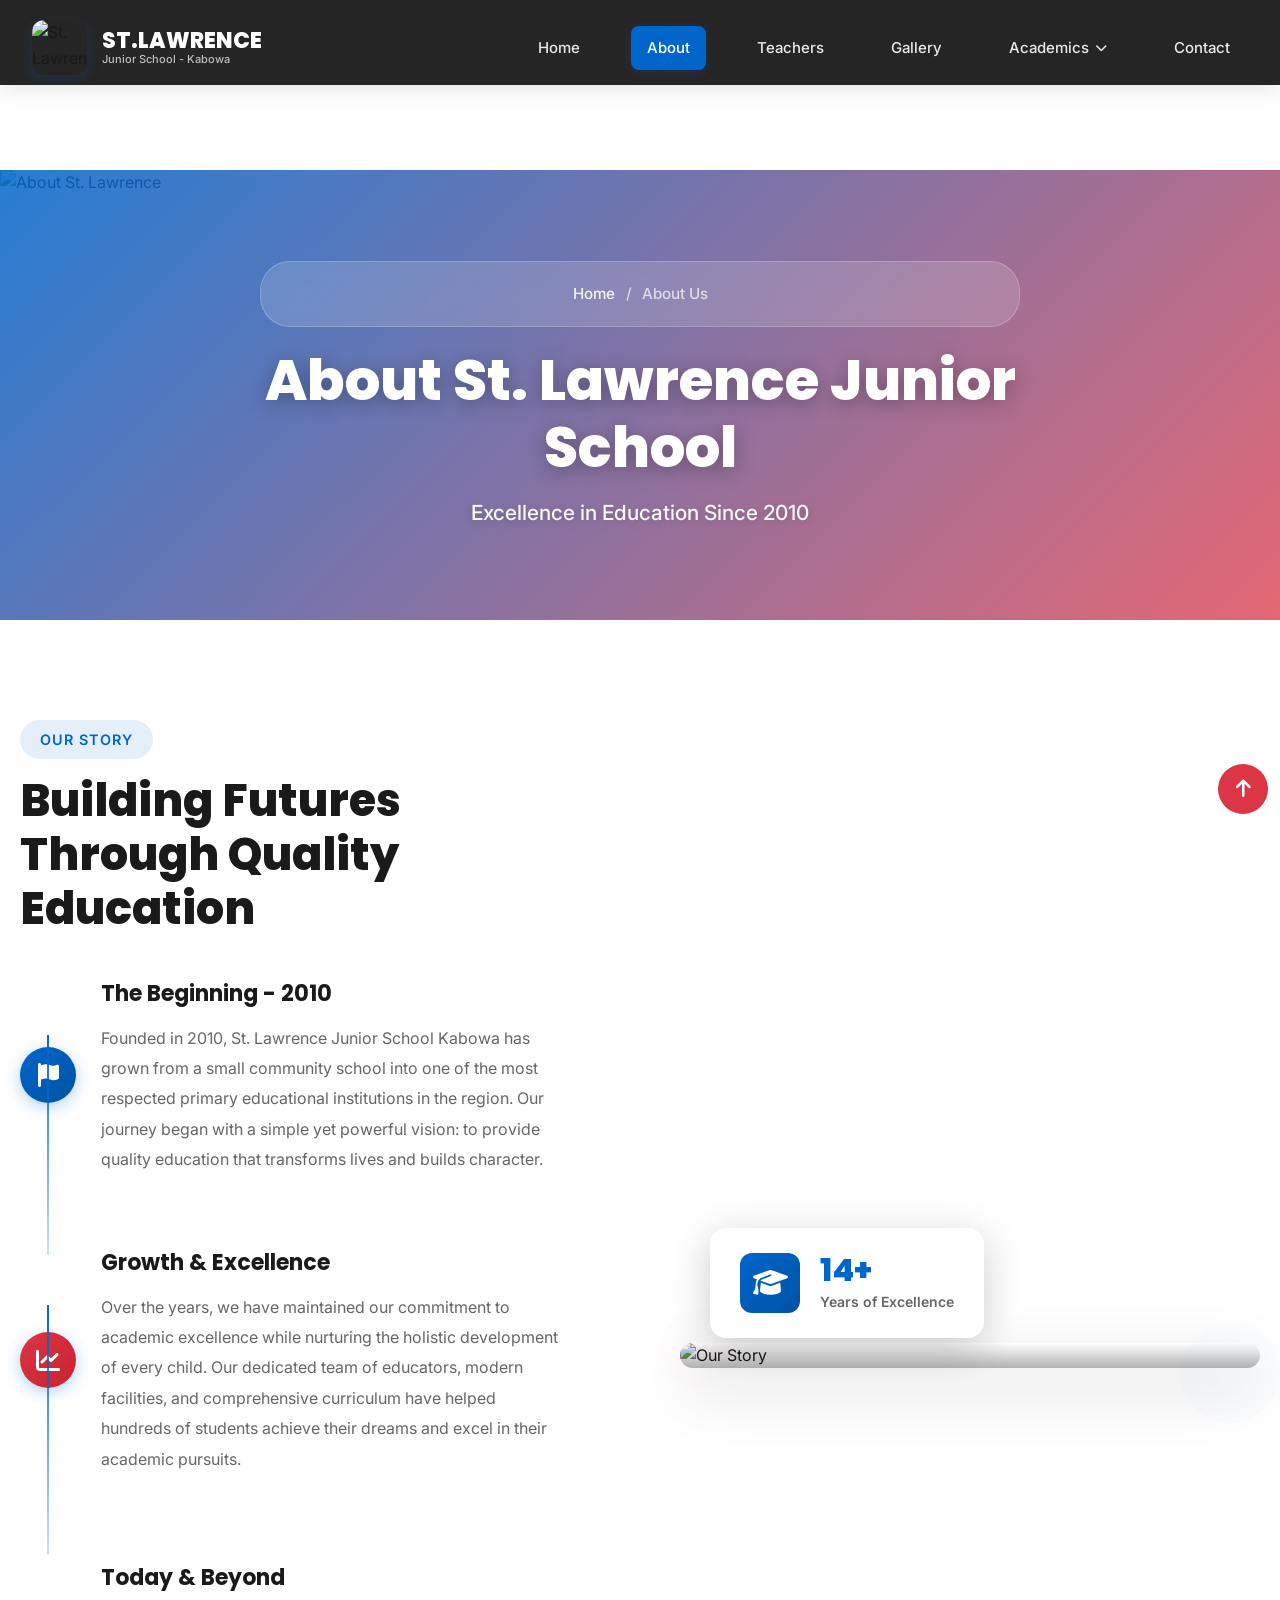
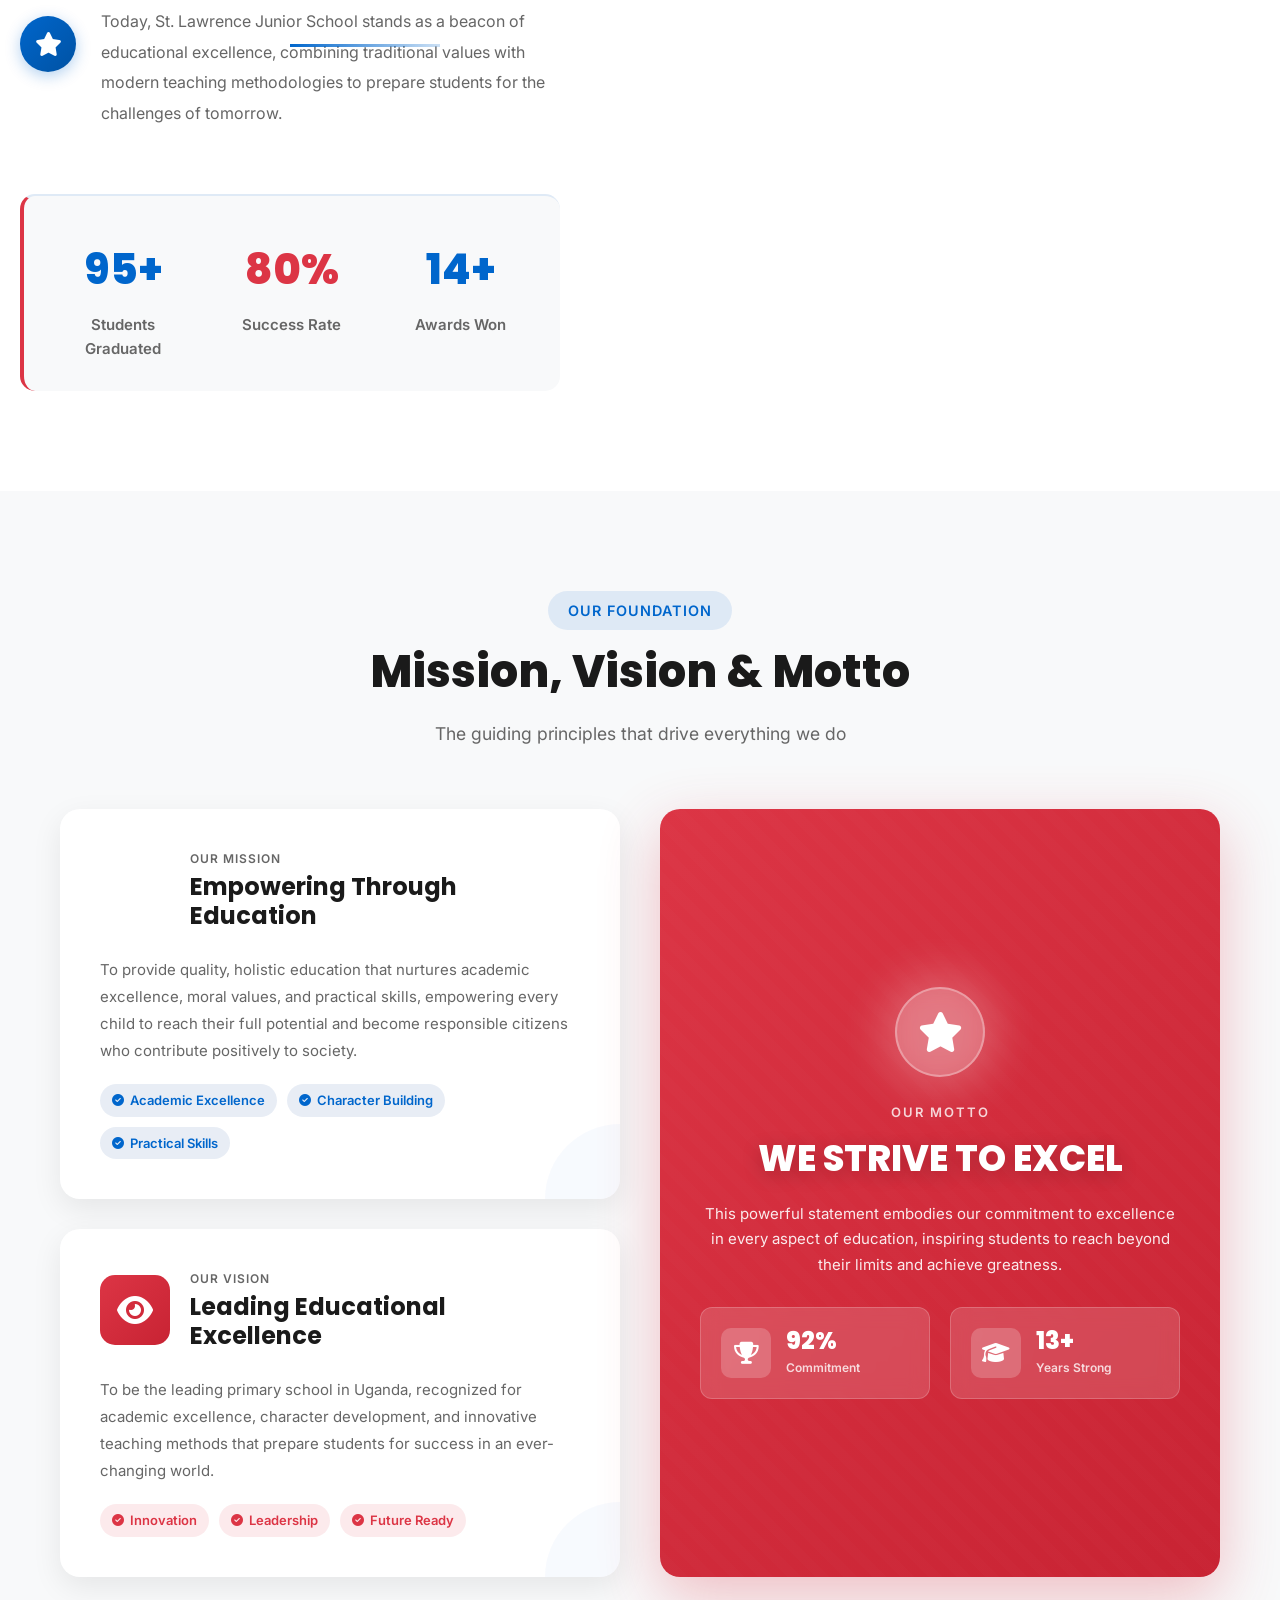
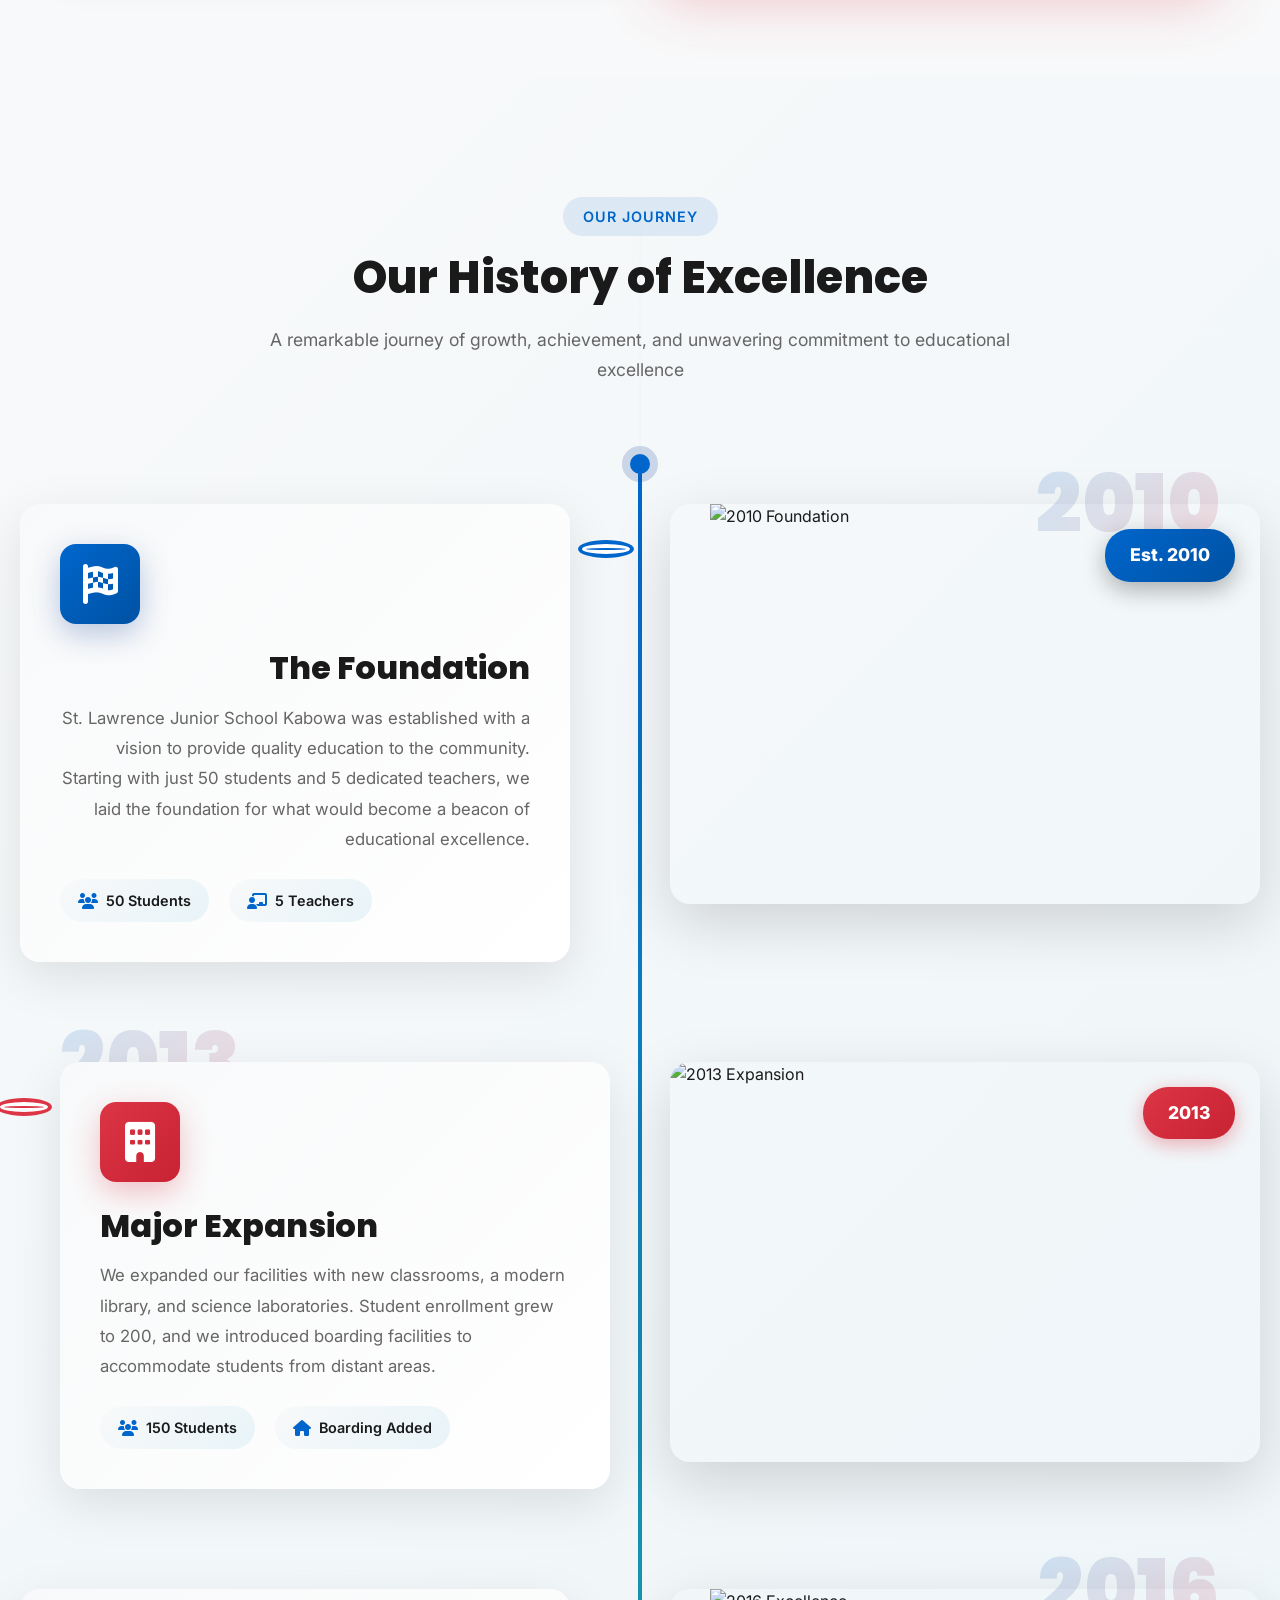
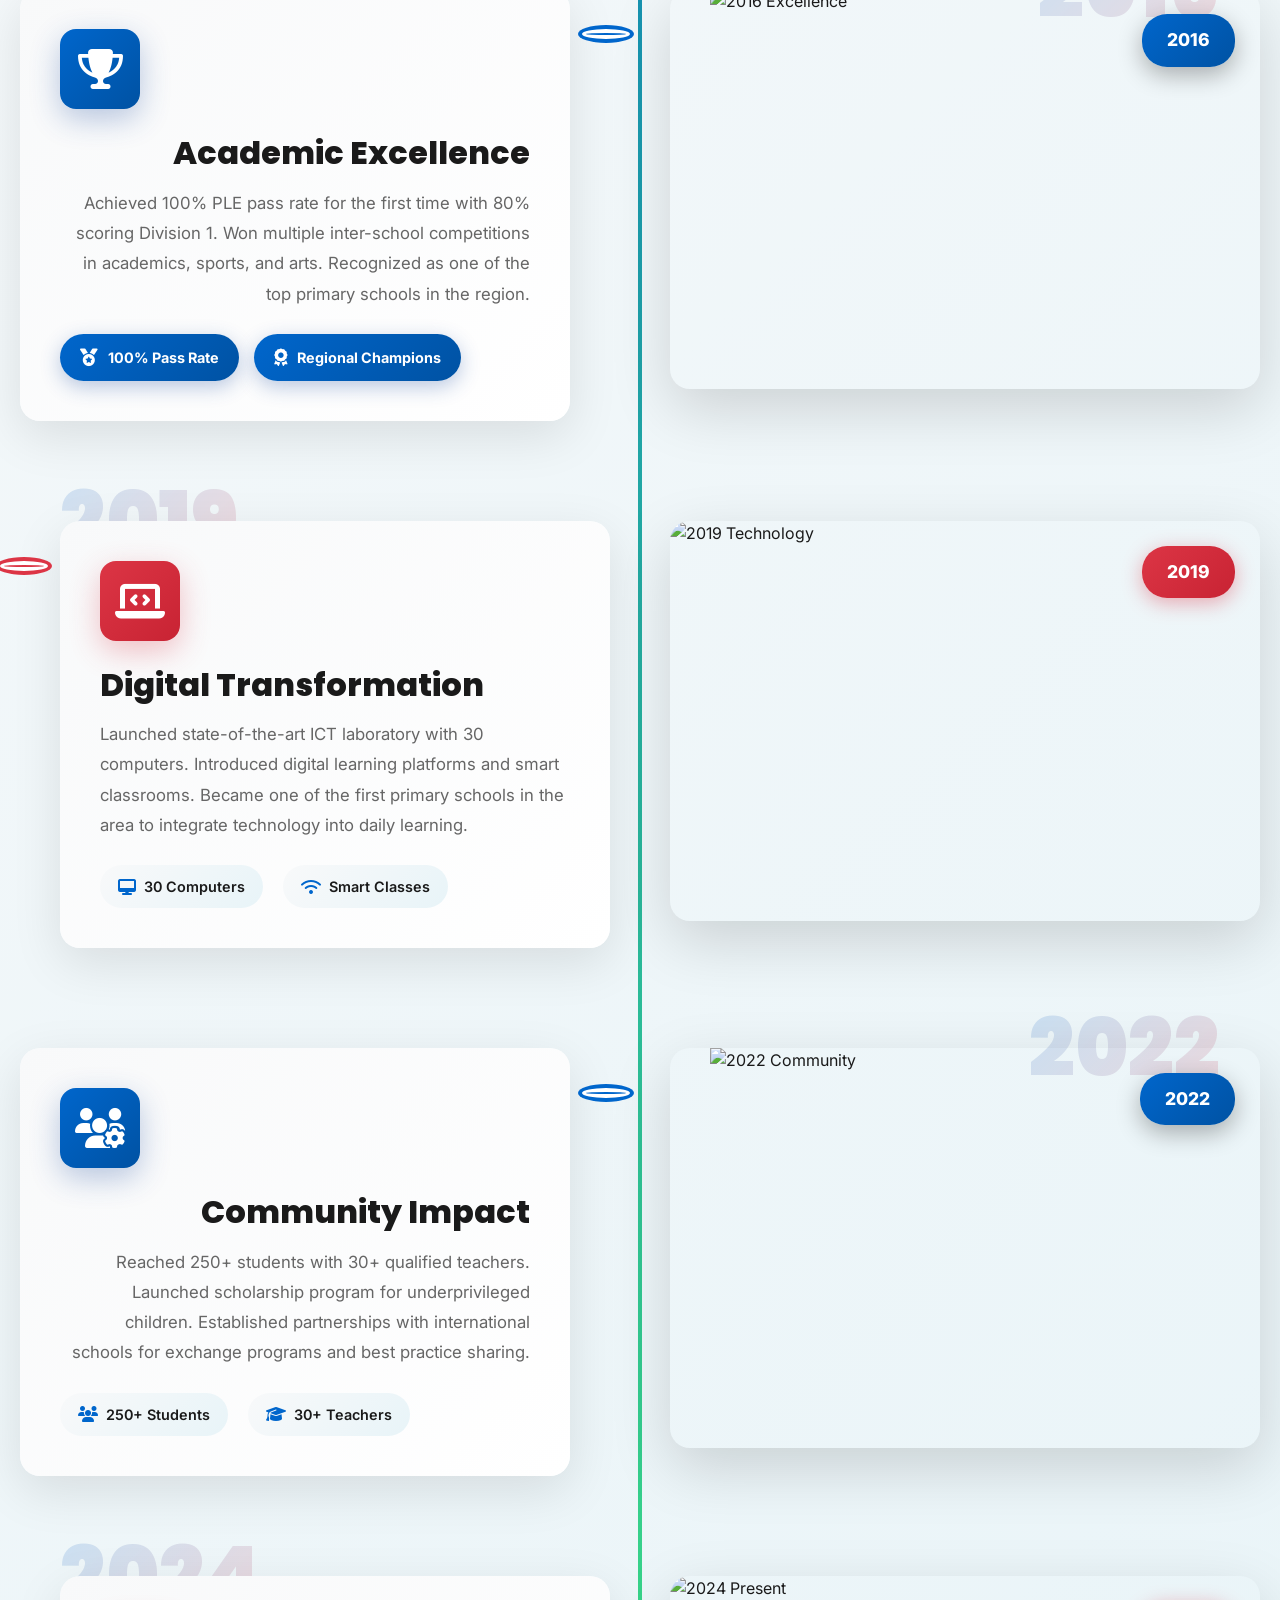
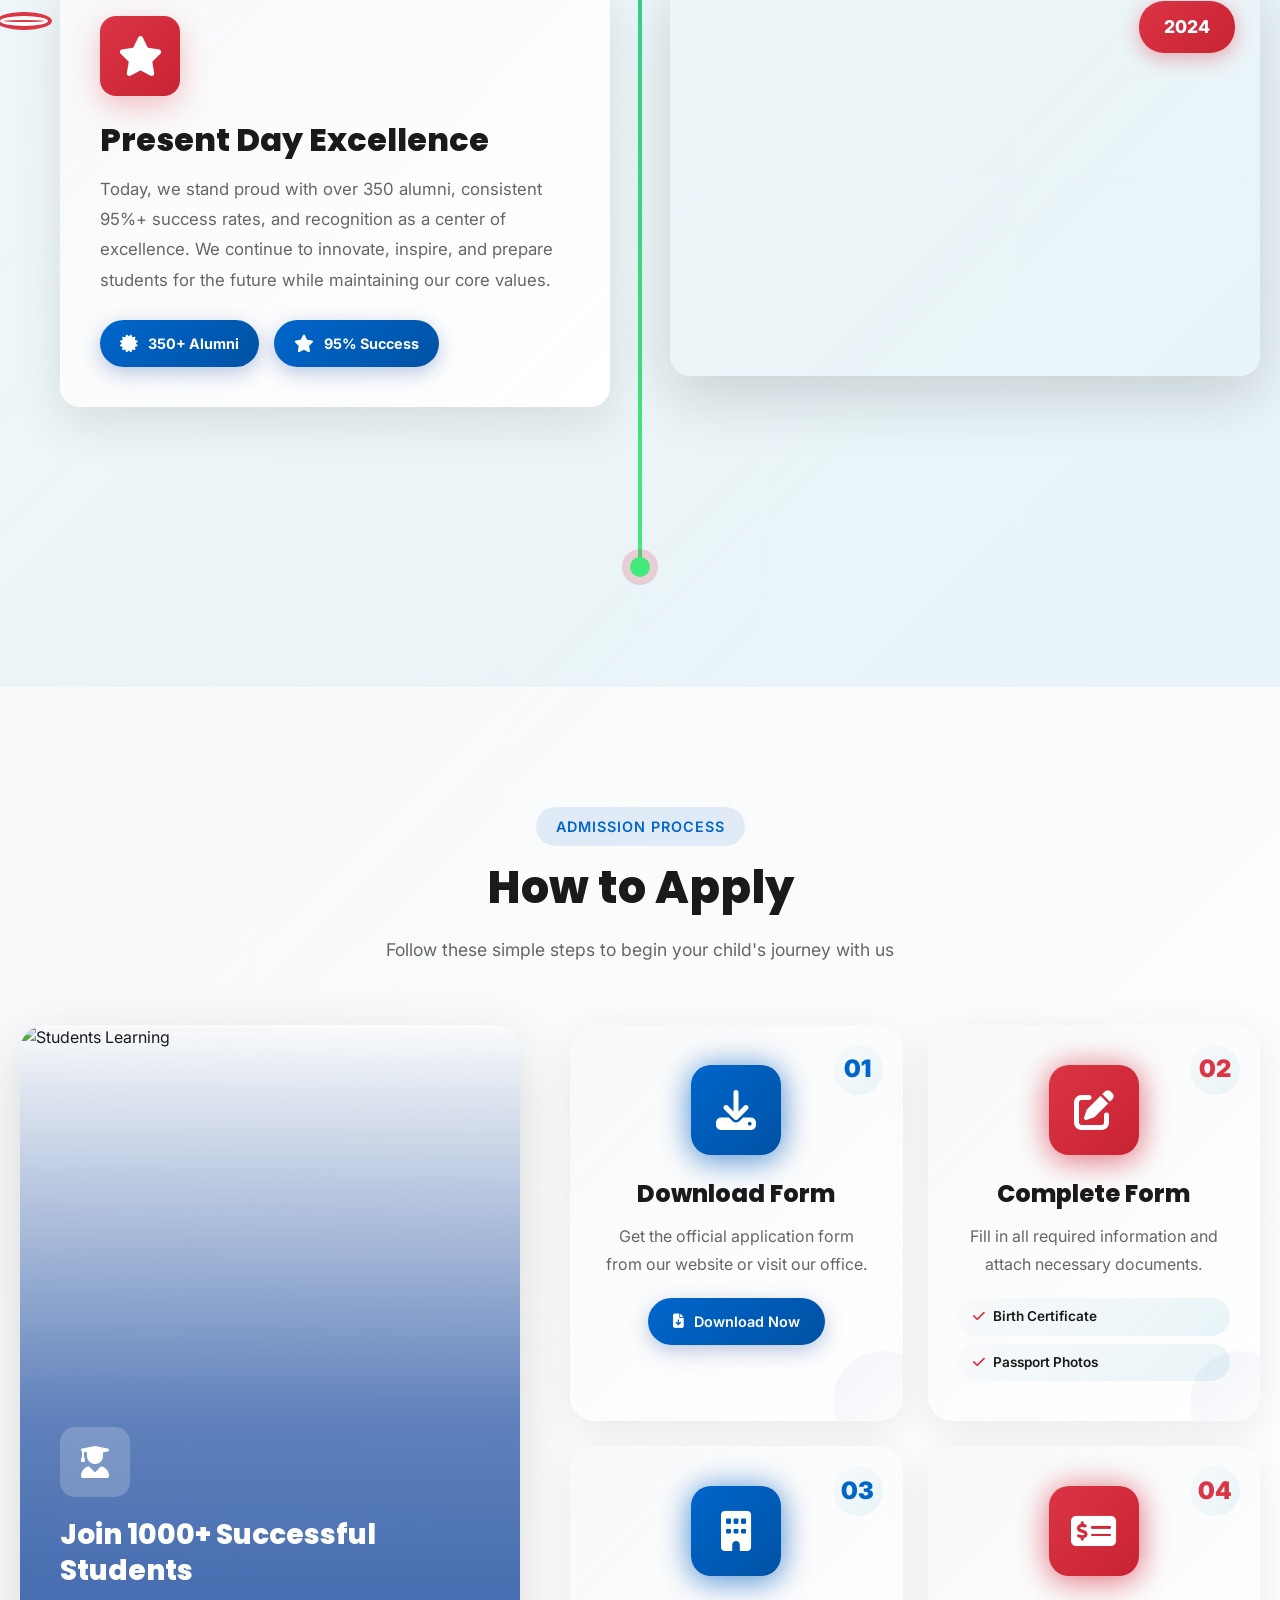
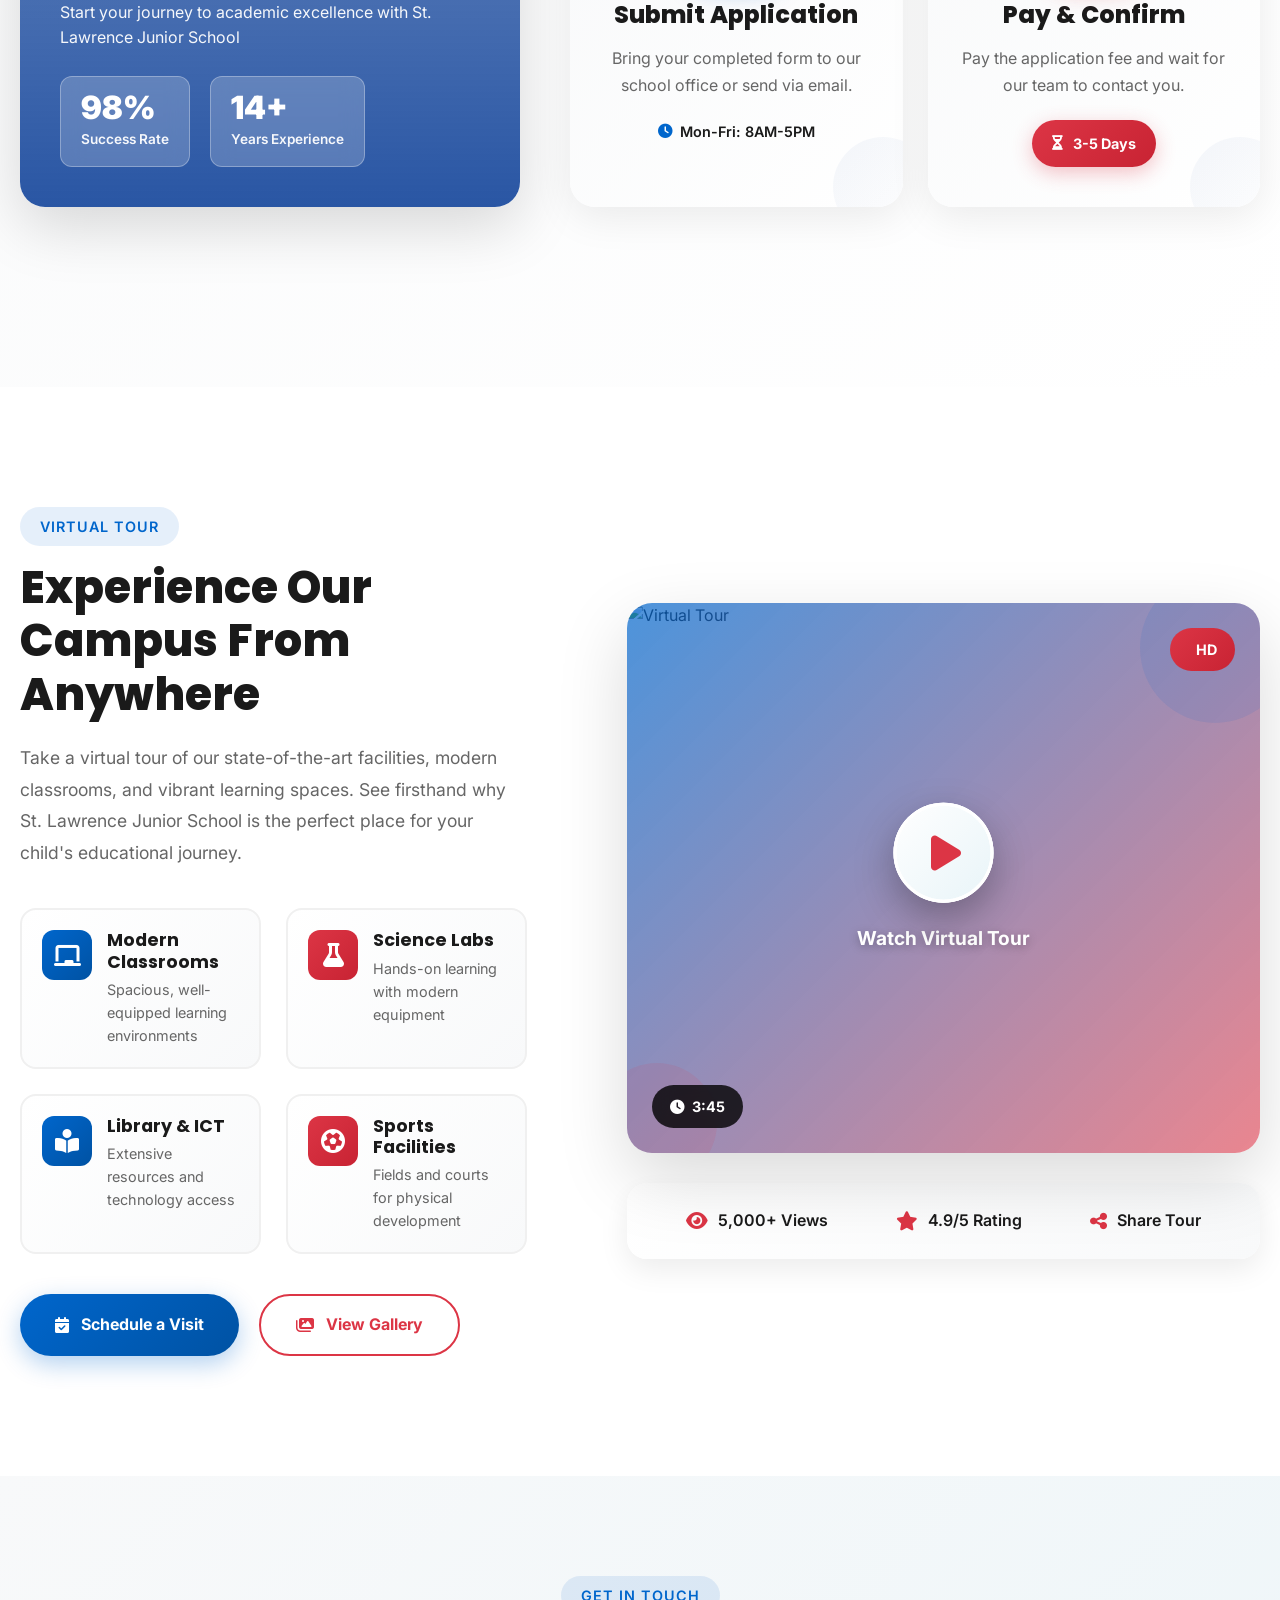
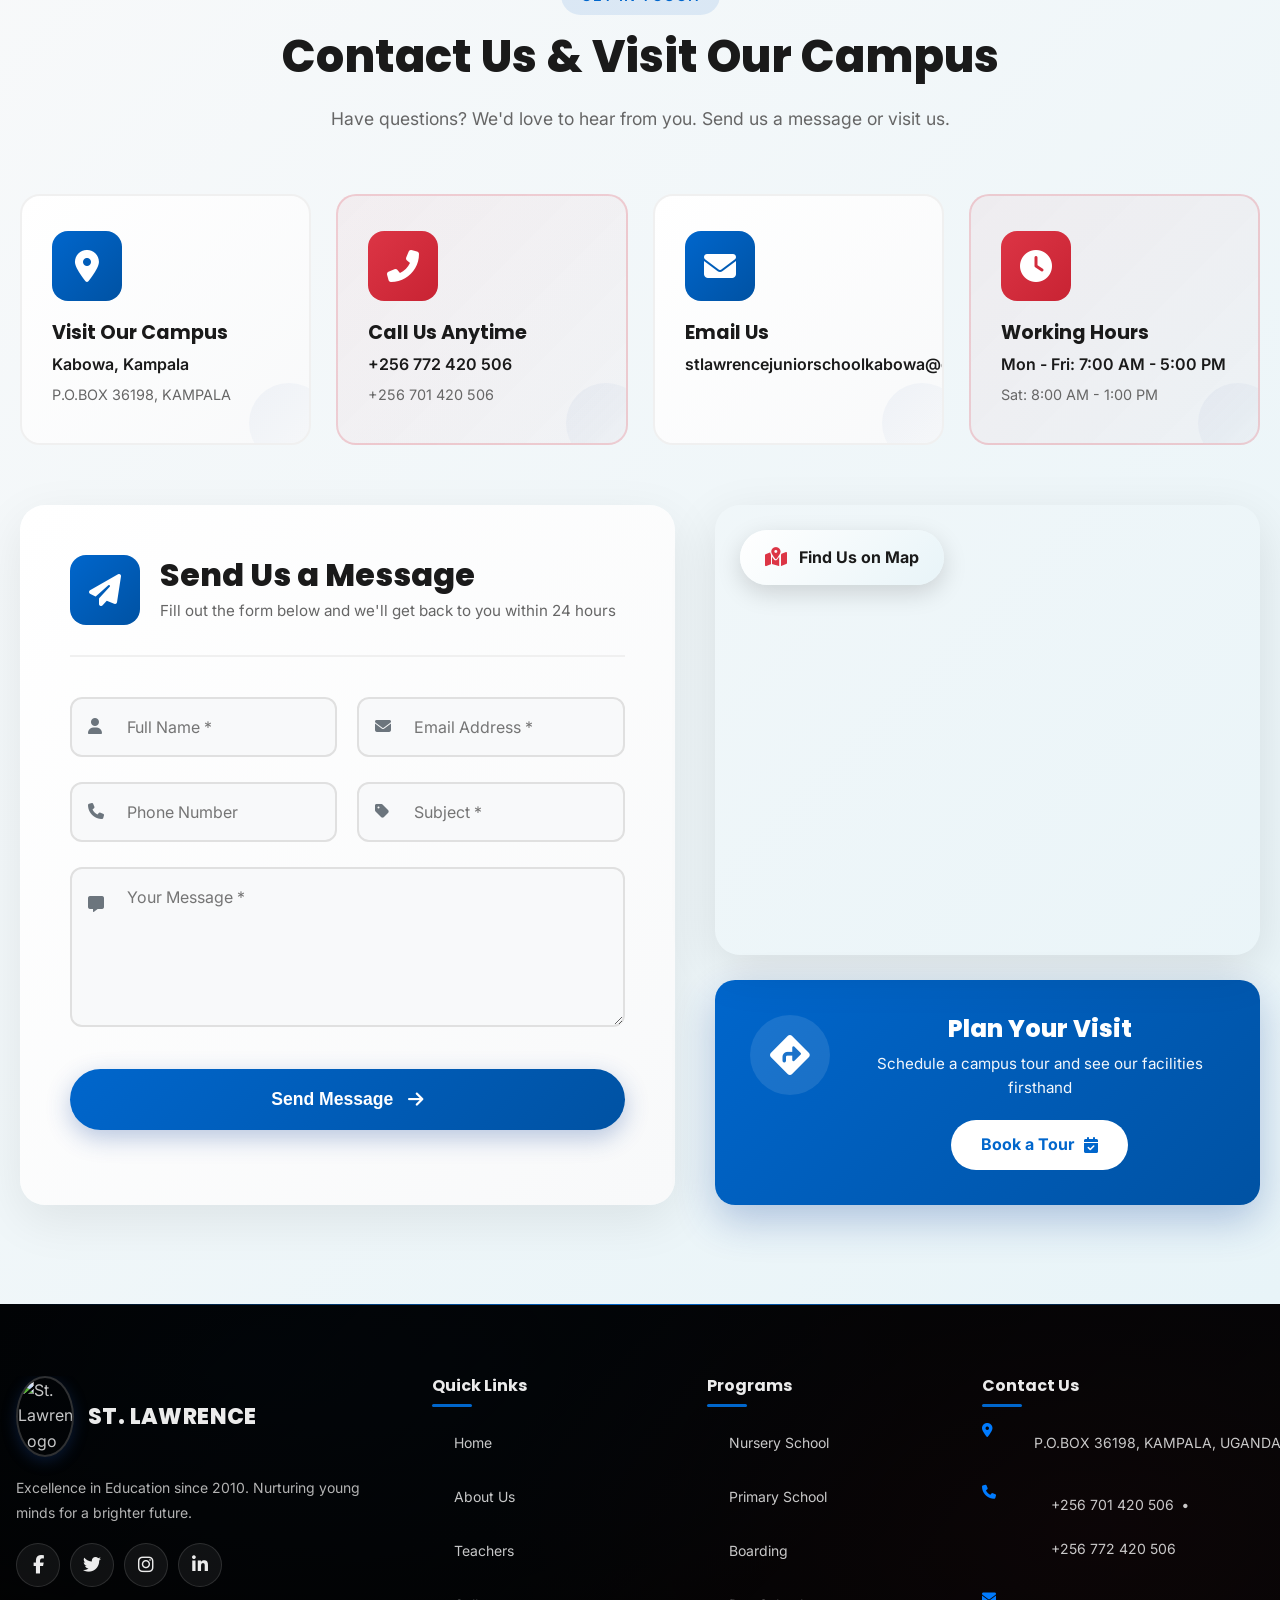
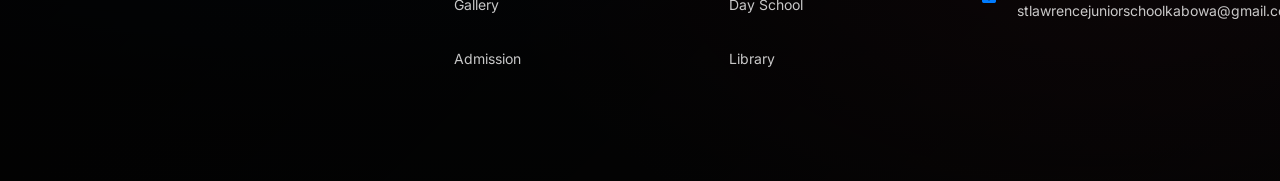
==== frontend/About-redesign.html @ 51b99311 "Mobile responsiveness fixes for edge-to-edge displays - Added comprehensive edge display fixes for S" ====
<!DOCTYPE html>
<html lang="en">
<head>
    <meta charset="UTF-8">
    <meta name="viewport" content="width=device-width, initial-scale=1.0, viewport-fit=cover, user-scalable=no">
    <title>About Us - ST. LAWRENCE JUNIOR SCHOOL - KABOWA</title>
    <meta name="description" content="Learn about St. Lawrence Junior School Kabowa - Our history, mission, vision, and commitment to excellence in education since 2010.">
    <meta name="keywords" content="St. Lawrence Junior School, About Us, School History, Mission, Vision, Kabowa, Uganda">
    
    <!-- Favicon -->
    <link href="../img/favicon.ico" rel="icon">
    
    <!-- Google Fonts -->
    <link rel="preconnect" href="https://fonts.googleapis.com">
    <link rel="preconnect" href="https://fonts.gstatic.com" crossorigin>
    <link href="https://fonts.googleapis.com/css2?family=Poppins:wght@300;400;500;600;700;800&family=Inter:wght@300;400;500;600;700&display=swap" rel="stylesheet">
    
    <!-- Font Awesome -->
    <link rel="stylesheet" href="https://cdnjs.cloudflare.com/ajax/libs/font-awesome/6.4.0/css/all.min.css">
    
    <!-- AOS Animation -->
    <link href="https://unpkg.com/aos@2.3.1/dist/aos.css" rel="stylesheet">
    
    <!-- Custom CSS -->
    <link rel="stylesheet" href="../css/redesign-style.css">
    
    <!-- Mobile Improvements CSS -->
    <link rel="stylesheet" href="../css/mobile-improvements.css?v=2.0">

    <!-- Edge Display Fixes for Modern Mobile Devices -->
    <link rel="stylesheet" href="../css/edge-display-fixes.css?v=1.0">

    <!-- About page responsive cleanup -->
    <link rel="stylesheet" href="../css/about-responsive.css?v=1.0">

    <!-- Footer redesign (clean) -->
    <link rel="stylesheet" href="../css/footer.css?v=1.0">
    
    <!-- Page Loader CSS -->
    <link rel="stylesheet" href="../css/page-loader.css">
    
    <!-- Footer Contact Improvements -->
    <style>
        .contact-info .contact-item {
            display: flex;
            align-items: flex-start;
            margin-bottom: 12px;
            line-height: 1.6;
        }
        
        .contact-info .contact-icon {
            width: 20px;
            min-width: 20px;
            margin-right: 12px;
            margin-top: 2px;
            color: #007bff;
            font-size: 14px;
        }
        
        .contact-info .contact-text {
            flex: 1;
            display: flex;
            align-items: center;
            flex-wrap: wrap;
        }
        
        .contact-info .contact-link {
            color: #ffffff;
            text-decoration: none;
            transition: color 0.3s ease;
        }
        
        .contact-info .contact-link:hover {
            color: #007bff;
            text-decoration: underline;
        }
        
        .contact-info .phone-separator {
            margin: 0 8px;
            color: #007bff;
            font-weight: bold;
        }
        
        .contact-info .contact-text a {
            white-space: nowrap;
        }
        
        /* Ensure email doesn't break on smaller screens */
        @media (max-width: 768px) {
            .contact-info .contact-text {
                flex-direction: column;
                align-items: flex-start;
            }
            
            .contact-info .phone-separator {
                display: none;
            }
            
            .contact-info .contact-text a:last-child {
                margin-top: 4px;
            }
        }
    </style>
</head>
<body>
    
    <!-- Page Loader - Dual Ring -->
    <div class="page-loader" id="pageLoader">
        <div class="loader-logo">
            <img src="../img/5.jpg" alt="St. Lawrence Logo">
        </div>
        <div class="loader-text">ST. LAWRENCE</div>
        <div class="loader-subtitle">Junior School - Kabowa</div>
        <div class="loader-dual-ring"></div>
    </div>
    
    <!-- Header / Navigation -->
    <header class="header" id="header">
        <div class="container">
            <nav class="navbar">
                <!-- Logo Section -->
                <div class="logo">
                    <div class="logo-badge">
                        <img src="../img/5.jpg" alt="St. Lawrence Logo" class="logo-img">
                    </div>
                    <div class="logo-text-container">
                        <span class="logo-text">ST.LAWRENCE</span>
                        <span class="logo-subtitle">Junior School - Kabowa</span>
                    </div>
                </div>
                
                <!-- Navigation Menu -->
                <ul class="nav-menu" id="navMenu">
                    <!-- Desktop Menu Items -->
                    <li class="desktop-only"><a href="index-redesign.html" class="nav-link">Home</a></li>
                    <li class="desktop-only"><a href="About-redesign.html" class="nav-link active">About</a></li>
                    <li class="desktop-only"><a href="Teachers-redesign.html" class="nav-link">Teachers</a></li>
                    <li class="desktop-only"><a href="Gallery-redesign.html" class="nav-link">Gallery</a></li>
                    <li class="desktop-only nav-dropdown">
                        <a href="Academics.html" class="nav-link">Academics <i class="fas fa-chevron-down"></i></a>
                        <ul class="dropdown-menu">
                            <li><a href="Fees.html">Fees</a></li>
                            <li><a href="School-Anthem.html">School Anthem</a></li>
                            <li><a href="Admission-redesign.html">Admission</a></li>
                        </ul>
                    </li>
                    <li class="desktop-only"><a href="Contact-redesign.html" class="nav-link">Contact</a></li>
                    <li class="desktop-only"><a href="Library.html" class="nav-link">Library</a></li>
                    
                    <!-- Mobile Menu Items -->
                    <li class="mobile-only"><a href="index-redesign.html" class="nav-link-mobile">Home</a></li>
                    
                    <li class="mobile-only"><a href="About-redesign.html" class="nav-link-mobile">About</a></li>
                    
                    <li class="mobile-only"><a href="Teachers-redesign.html" class="nav-link-mobile">Teachers</a></li>
                    <li class="mobile-only"><a href="Gallery-redesign.html" class="nav-link-mobile">Gallery</a></li>
                    
                    <li class="mobile-only mobile-expandable">
                        <div class="nav-link-mobile">
                            <span>Academics</span>
                            <span class="mobile-expand-icon">+</span>
                        </div>
                        <ul class="mobile-submenu">
                            <li><a href="Fees.html">Fees</a></li>
                            <li><a href="School-Anthem.html">School Anthem</a></li>
                            <li><a href="Admission-redesign.html">Admission</a></li>
                        </ul>
                    </li>
                    
                    <li class="mobile-only"><a href="Contact-redesign.html" class="nav-link-mobile">Contact</a></li>
                    <li class="mobile-only"><a href="Library.html" class="nav-link-mobile">Library</a></li>
                </ul>
                
                <!-- Admin Button -->
                <div class="nav-actions">
                    <a href="../backend/admin/login.html" class="btn-admin">
                        <i class="fas fa-shield-alt"></i>
                        <span>Admin</span>
                    </a>
                </div>
                
                <!-- Mobile Hamburger -->
                <button class="hamburger" id="hamburger" aria-label="Toggle menu">
                    <span></span>
                    <span></span>
                    <span></span>
                </button>
            </nav>
        </div>
    </header>

    <!-- Page Hero -->
    <section class="page-hero">
        <div class="page-hero-bg">
            <img src="../img/new 2.JPG" alt="About St. Lawrence">
            <div class="page-hero-overlay"></div>
        </div>
        <div class="page-hero-content">
            <div class="breadcrumb" data-aos="fade-down">
                <a href="index-redesign.html">Home</a>
                <span>/</span>
                <span>About Us</span>
            </div>
            <h1 data-aos="fade-up">About St. Lawrence Junior School</h1>
            <p data-aos="fade-up" data-aos-delay="100">Excellence in Education Since 2010</p>
        </div>
    </section>

    <!-- Our Story Section -->
    <section class="our-story-section">
        <div class="our-story-container">
            <div class="story-content" data-aos="fade-right">
                <span class="section-label-alt">Our Story</span>
                <h2 class="section-title-alt">Building Futures Through Quality Education</h2>
                
                <div class="story-timeline">
                    <div class="timeline-item">
                        <div class="timeline-icon">
                            <i class="fas fa-flag"></i>
                        </div>
                        <div class="timeline-content">
                            <h4>The Beginning - 2010</h4>
                            <p>
                                Founded in 2010, St. Lawrence Junior School Kabowa has grown from a small community school 
                                into one of the most respected primary educational institutions in the region. Our journey 
                                began with a simple yet powerful vision: to provide quality education that transforms lives 
                                and builds character.
                            </p>
                        </div>
                    </div>
                    
                    <div class="timeline-item">
                        <div class="timeline-icon">
                            <i class="fas fa-chart-line"></i>
                        </div>
                        <div class="timeline-content">
                            <h4>Growth & Excellence</h4>
                            <p>
                                Over the years, we have maintained our commitment to academic excellence while nurturing 
                                the holistic development of every child. Our dedicated team of educators, modern facilities, 
                                and comprehensive curriculum have helped hundreds of students achieve their dreams and excel 
                                in their academic pursuits.
                            </p>
                        </div>
                    </div>
                    
                    <div class="timeline-item">
                        <div class="timeline-icon">
                            <i class="fas fa-star"></i>
                        </div>
                        <div class="timeline-content">
                            <h4>Today & Beyond</h4>
                            <p>
                                Today, St. Lawrence Junior School stands as a beacon of educational excellence, combining 
                                traditional values with modern teaching methodologies to prepare students for the challenges 
                                of tomorrow.
                            </p>
                        </div>
                    </div>
                </div>
                
                <div class="story-stats">
                    <div class="stat-item-story">
                        <div class="stat-number-story">100+</div>
                        <div class="stat-label-story">Students Graduated</div>
                    </div>
                    <div class="stat-item-story">
                        <div class="stat-number-story">85%</div>
                        <div class="stat-label-story">Success Rate</div>
                    </div>
                    <div class="stat-item-story">
                        <div class="stat-number-story">15+</div>
                        <div class="stat-label-story">Awards Won</div>
                    </div>
                </div>
            </div>
            
            <div class="story-image-wrapper" data-aos="fade-left">
                <div class="story-image">
                    <img src="../img/new 6.JPG" alt="Our Story">
                    <div class="image-overlay"></div>
                </div>
                <div class="story-badge">
                    <div class="badge-icon">
                        <i class="fas fa-graduation-cap"></i>
                    </div>
                    <div class="badge-content">
                        <div class="badge-number">14+</div>
                        <div class="badge-text">Years of Excellence</div>
                    </div>
                </div>
                <div class="floating-shape shape-1"></div>
                <div class="floating-shape shape-2"></div>
            </div>
        </div>
    </section>

    <!-- Mission, Vision & Motto Section - Advanced -->
    <section class="mission-vision-section-advanced">
        <div class="mission-vision-container-advanced">
            <div class="section-header" data-aos="fade-up">
                <span class="section-label-alt">Our Foundation</span>
                <h2 class="section-title-alt">Mission, Vision & Motto</h2>
                <p class="section-subtitle">The guiding principles that drive everything we do</p>
            </div>
            
            <div class="mvv-layout">
                <!-- Left: Mission & Vision -->
                <div class="mvv-left">
                    <!-- Mission Card -->
                    <div class="mvv-card mission-card" data-aos="fade-right" data-aos-delay="100">
                        <div class="mvv-card-header">
                            <div class="mvv-icon-large mission">
                                <i class="fas fa-bullseye"></i>
                            </div>
                            <div class="mvv-title-section">
                                <span class="mvv-label">Our Mission</span>
                                <h3>Empowering Through Education</h3>
                            </div>
                        </div>
                        <div class="mvv-card-content">
                            <p>
                                To provide quality, holistic education that nurtures academic excellence, moral values, 
                                and practical skills, empowering every child to reach their full potential and become 
                                responsible citizens who contribute positively to society.
                            </p>
                            <div class="mvv-features">
                                <div class="feature-tag">
                                    <i class="fas fa-check-circle"></i>
                                    <span>Academic Excellence</span>
                                </div>
                                <div class="feature-tag">
                                    <i class="fas fa-check-circle"></i>
                                    <span>Character Building</span>
                                </div>
                                <div class="feature-tag">
                                    <i class="fas fa-check-circle"></i>
                                    <span>Practical Skills</span>
                                </div>
                            </div>
                        </div>
                        <div class="mvv-decoration"></div>
                    </div>
                    
                    <!-- Vision Card -->
                    <div class="mvv-card vision-card" data-aos="fade-right" data-aos-delay="200">
                        <div class="mvv-card-header">
                            <div class="mvv-icon-large vision">
                                <i class="fas fa-eye"></i>
                            </div>
                            <div class="mvv-title-section">
                                <span class="mvv-label">Our Vision</span>
                                <h3>Leading Educational Excellence</h3>
                            </div>
                        </div>
                        <div class="mvv-card-content">
                            <p>
                                To be the leading primary school in Uganda, recognized for academic excellence, character 
                                development, and innovative teaching methods that prepare students for success in an 
                                ever-changing world.
                            </p>
                            <div class="mvv-features">
                                <div class="feature-tag">
                                    <i class="fas fa-check-circle"></i>
                                    <span>Innovation</span>
                                </div>
                                <div class="feature-tag">
                                    <i class="fas fa-check-circle"></i>
                                    <span>Leadership</span>
                                </div>
                                <div class="feature-tag">
                                    <i class="fas fa-check-circle"></i>
                                    <span>Future Ready</span>
                                </div>
                            </div>
                        </div>
                        <div class="mvv-decoration"></div>
                    </div>
                </div>
                
                <!-- Right: Motto Card -->
                <div class="mvv-right" data-aos="fade-left" data-aos-delay="300">
                    <div class="motto-card-advanced">
                        <div class="motto-background">
                            <div class="motto-pattern"></div>
                        </div>
                        <div class="motto-content">
                            <div class="motto-icon-wrapper">
                                <div class="motto-icon-large">
                                    <i class="fas fa-star"></i>
                                </div>
                                <div class="motto-glow"></div>
                            </div>
                            <span class="motto-label">Our Motto</span>
                            <h2 class="motto-text-large">WE STRIVE TO EXCEL</h2>
                            <p class="motto-description">
                                This powerful statement embodies our commitment to excellence in every aspect of education, 
                                inspiring students to reach beyond their limits and achieve greatness.
                            </p>
                            <div class="motto-stats">
                                <div class="motto-stat-item">
                                    <div class="stat-icon-motto">
                                        <i class="fas fa-trophy"></i>
                                    </div>
                                    <div class="stat-text-motto">
                                        <span class="stat-number-motto">100%</span>
                                        <span class="stat-label-motto">Commitment</span>
                                    </div>
                                </div>
                                <div class="motto-stat-item">
                                    <div class="stat-icon-motto">
                                        <i class="fas fa-graduation-cap"></i>
                                    </div>
                                    <div class="stat-text-motto">
                                        <span class="stat-number-motto">14+</span>
                                        <span class="stat-label-motto">Years Strong</span>
                                    </div>
                                </div>
                            </div>
                        </div>
                    </div>
                </div>
            </div>
        </div>
    </section>

    <!-- Our History Section -->
    <section class="history-section">
        <div class="history-container">
            <div class="section-header" data-aos="fade-up">
                <span class="section-label-alt">Our Journey</span>
                <h2 class="section-title-alt">Our History of Excellence</h2>
                <p class="section-subtitle">A remarkable journey of growth, achievement, and unwavering commitment to educational excellence</p>
            </div>
            
            <div class="history-timeline">
                <!-- Timeline Item 1 - 2010 -->
                <div class="history-item left" data-aos="fade-right" data-aos-delay="100">
                    <div class="history-content">
                        <div class="history-year">2010</div>
                        <div class="history-card">
                            <div class="history-icon">
                                <i class="fas fa-flag-checkered"></i>
                            </div>
                            <h3>The Foundation</h3>
                            <p>St. Lawrence Junior School Kabowa was established with a vision to provide quality education to the community. Starting with just 50 students and 5 dedicated teachers, we laid the foundation for what would become a beacon of educational excellence.</p>
                            <div class="history-stats-mini">
                                <div class="mini-stat">
                                    <i class="fas fa-users"></i>
                                    <span>50 Students</span>
                                </div>
                                <div class="mini-stat">
                                    <i class="fas fa-chalkboard-teacher"></i>
                                    <span>5 Teachers</span>
                                </div>
                            </div>
                        </div>
                    </div>
                    <div class="history-image">
                        <img src="../img/new 2.JPG" alt="2010 Foundation">
                        <div class="image-badge">Est. 2010</div>
                    </div>
                </div>
                
                <!-- Timeline Item 2 - 2013 -->
                <div class="history-item right" data-aos="fade-left" data-aos-delay="200">
                    <div class="history-image">
                        <img src="../img/new 3.JPG" alt="2013 Expansion">
                        <div class="image-badge red">2013</div>
                    </div>
                    <div class="history-content">
                        <div class="history-year">2013</div>
                        <div class="history-card">
                            <div class="history-icon red">
                                <i class="fas fa-building"></i>
                            </div>
                            <h3>Major Expansion</h3>
                            <p>We expanded our facilities with new classrooms, a modern library, and science laboratories. Student enrollment grew to 200, and we introduced boarding facilities to accommodate students from distant areas.</p>
                            <div class="history-stats-mini">
                                <div class="mini-stat">
                                    <i class="fas fa-users"></i>
                                    <span>150 Students</span>
                                </div>
                                <div class="mini-stat">
                                    <i class="fas fa-home"></i>
                                    <span>Boarding Added</span>
                                </div>
                            </div>
                        </div>
                    </div>
                </div>
                
                <!-- Timeline Item 3 - 2016 -->
                <div class="history-item left" data-aos="fade-right" data-aos-delay="300">
                    <div class="history-content">
                        <div class="history-year">2016</div>
                        <div class="history-card">
                            <div class="history-icon">
                                <i class="fas fa-trophy"></i>
                            </div>
                            <h3>Academic Excellence</h3>
                            <p>Achieved 100% PLE pass rate for the first time with 80% scoring Division 1. Won multiple inter-school competitions in academics, sports, and arts. Recognized as one of the top primary schools in the region.</p>
                            <div class="history-achievements">
                                <div class="achievement-badge">
                                    <i class="fas fa-medal"></i>
                                    <span>100% Pass Rate</span>
                                </div>
                                <div class="achievement-badge">
                                    <i class="fas fa-award"></i>
                                    <span>Regional Champions</span>
                                </div>
                            </div>
                        </div>
                    </div>
                    <div class="history-image">
                        <img src="../img/52.jpg" alt="2016 Excellence">
                        <div class="image-badge">2016</div>
                    </div>
                </div>
                
                <!-- Timeline Item 4 - 2019 -->
                <div class="history-item right" data-aos="fade-left" data-aos-delay="400">
                    <div class="history-image">
                        <img src="../img/58.jpg" alt="2019 Technology">
                        <div class="image-badge red">2019</div>
                    </div>
                    <div class="history-content">
                        <div class="history-year">2019</div>
                        <div class="history-card">
                            <div class="history-icon red">
                                <i class="fas fa-laptop-code"></i>
                            </div>
                            <h3>Digital Transformation</h3>
                            <p>Launched state-of-the-art ICT laboratory with 30 computers. Introduced digital learning platforms and smart classrooms. Became one of the first primary schools in the area to integrate technology into daily learning.</p>
                            <div class="history-stats-mini">
                                <div class="mini-stat">
                                    <i class="fas fa-desktop"></i>
                                    <span>30 Computers</span>
                                </div>
                                <div class="mini-stat">
                                    <i class="fas fa-wifi"></i>
                                    <span>Smart Classes</span>
                                </div>
                            </div>
                        </div>
                    </div>
                </div>
                
                <!-- Timeline Item 5 - 2022 -->
                <div class="history-item left" data-aos="fade-right" data-aos-delay="500">
                    <div class="history-content">
                        <div class="history-year">2022</div>
                        <div class="history-card">
                            <div class="history-icon">
                                <i class="fas fa-users-cog"></i>
                            </div>
                            <h3>Community Impact</h3>
                            <p>Reached 250+ students with 30+ qualified teachers. Launched scholarship program for underprivileged children. Established partnerships with international schools for exchange programs and best practice sharing.</p>
                            <div class="history-stats-mini">
                                <div class="mini-stat">
                                    <i class="fas fa-users"></i>
                                    <span>250+ Students</span>
                                </div>
                                <div class="mini-stat">
                                    <i class="fas fa-graduation-cap"></i>
                                    <span>30+ Teachers</span>
                                </div>
                            </div>
                        </div>
                    </div>
                    <div class="history-image">
                        <img src="../img/124.jpg" alt="2022 Community">
                        <div class="image-badge">2022</div>
                    </div>
                </div>
                
                <!-- Timeline Item 6 - 2024 -->
                <div class="history-item right" data-aos="fade-left" data-aos-delay="600">
                    <div class="history-image">
                        <img src="../img/new 7.JPG" alt="2024 Present">
                        <div class="image-badge red">2024</div>
                    </div>
                    <div class="history-content">
                        <div class="history-year">2024</div>
                        <div class="history-card">
                            <div class="history-icon red">
                                <i class="fas fa-star"></i>
                            </div>
                            <h3>Present Day Excellence</h3>
                            <p>Today, we stand proud with over 350 alumni, consistent 95%+ success rates, and recognition as a center of excellence. We continue to innovate, inspire, and prepare students for the future while maintaining our core values.</p>
                            <div class="history-achievements">
                                <div class="achievement-badge">
                                    <i class="fas fa-certificate"></i>
                                    <span>350+ Alumni</span>
                                </div>
                                <div class="achievement-badge">
                                    <i class="fas fa-star"></i>
                                    <span>95% Success</span>
                                </div>
                            </div>
                        </div>
                    </div>
                </div>
                
                <!-- Center Timeline Line -->
                <div class="timeline-line"></div>
            </div>
        </div>
    </section>

    <!-- How to Apply Section - Advanced -->
    <section class="how-to-apply-section-advanced">
        <div class="how-to-apply-container-advanced">
            <div class="section-header" data-aos="fade-up">
                <span class="section-label-alt">Admission Process</span>
                <h2 class="section-title-alt">How to Apply</h2>
                <p class="section-subtitle">Follow these simple steps to begin your child's journey with us</p>
            </div>
            
            <div class="apply-process-wrapper">
                <div class="apply-main-grid">
                    <!-- Left: Image with Overlay Info -->
                    <div class="apply-image-section" data-aos="fade-right">
                        <div class="apply-image-wrapper">
                            <img src="../img/new 1.JPG" alt="Students Learning">
                            <div class="apply-image-overlay"></div>
                        </div>
                        <div class="apply-info-overlay">
                            <div class="overlay-icon">
                                <i class="fas fa-user-graduate"></i>
                            </div>
                            <h3>Join 1000+ Successful Students</h3>
                            <p>Start your journey to academic excellence with St. Lawrence Junior School</p>
                            <div class="overlay-stats">
                                <div class="overlay-stat">
                                    <span class="stat-num">98%</span>
                                    <span class="stat-lbl">Success Rate</span>
                                </div>
                                <div class="overlay-stat">
                                    <span class="stat-num">14+</span>
                                    <span class="stat-lbl">Years Experience</span>
                                </div>
                            </div>
                        </div>
                    </div>
                    
                    <!-- Right: Process Steps -->
                    <div class="apply-steps-section" data-aos="fade-left">
                        <!-- Process Steps Grid -->
                        <div class="process-steps-grid">
                            <!-- Step 1 -->
                            <div class="process-step-card" data-aos="fade-up" data-aos-delay="100">
                                <div class="step-number-badge">01</div>
                                <div class="step-icon-advanced">
                                    <i class="fas fa-download"></i>
                                    <div class="icon-glow"></div>
                                </div>
                                <h3>Download Form</h3>
                                <p>Get the official application form from our website or visit our office.</p>
                                <a href="Admission-redesign.html" class="btn-step-action">
                                    <i class="fas fa-file-download"></i>
                                    Download Now
                                </a>
                                <div class="step-decoration"></div>
                            </div>
                            
                            <!-- Step 2 -->
                            <div class="process-step-card" data-aos="fade-up" data-aos-delay="200">
                                <div class="step-number-badge">02</div>
                                <div class="step-icon-advanced red">
                                    <i class="fas fa-edit"></i>
                                    <div class="icon-glow"></div>
                                </div>
                                <h3>Complete Form</h3>
                                <p>Fill in all required information and attach necessary documents.</p>
                                <div class="step-requirements">
                                    <span class="req-tag"><i class="fas fa-check"></i> Birth Certificate</span>
                                    <span class="req-tag"><i class="fas fa-check"></i> Passport Photos</span>
                                </div>
                                <div class="step-decoration"></div>
                            </div>
                            
                            <!-- Step 3 -->
                            <div class="process-step-card" data-aos="fade-up" data-aos-delay="300">
                                <div class="step-number-badge">03</div>
                                <div class="step-icon-advanced">
                                    <i class="fas fa-building"></i>
                                    <div class="icon-glow"></div>
                                </div>
                                <h3>Submit Application</h3>
                                <p>Bring your completed form to our school office or send via email.</p>
                                <div class="contact-info-mini">
                                    <div class="info-mini">
                                        <i class="fas fa-clock"></i>
                                        <span>Mon-Fri: 8AM-5PM</span>
                                    </div>
                                </div>
                                <div class="step-decoration"></div>
                            </div>
                            
                            <!-- Step 4 -->
                            <div class="process-step-card" data-aos="fade-up" data-aos-delay="400">
                                <div class="step-number-badge">04</div>
                                <div class="step-icon-advanced red">
                                    <i class="fas fa-money-check-alt"></i>
                                    <div class="icon-glow"></div>
                                </div>
                                <h3>Pay & Confirm</h3>
                                <p>Pay the application fee and wait for our team to contact you.</p>
                                <div class="timeline-badge">
                                    <i class="fas fa-hourglass-half"></i>
                                    <span>3-5 Days</span>
                                </div>
                                <div class="step-decoration"></div>
                            </div>
                        </div>
                    </div>
                </div>
            </div>
        </div>
    </section>

    <!-- Virtual Tour Section -->
    <section class="virtual-tour-section">
        <div class="virtual-tour-container">
            <div class="tour-content-wrapper">
                <!-- Left: Content -->
                <div class="tour-text-content" data-aos="fade-right">
                    <span class="section-label-alt">Virtual Tour</span>
                    <h2 class="section-title-alt">Experience Our Campus From Anywhere</h2>
                    <p class="tour-description">
                        Take a virtual tour of our state-of-the-art facilities, modern classrooms, 
                        and vibrant learning spaces. See firsthand why St. Lawrence Junior School 
                        is the perfect place for your child's educational journey.
                    </p>
                    
                    <div class="tour-features">
                        <div class="tour-feature-item">
                            <div class="feature-icon-tour">
                                <i class="fas fa-chalkboard"></i>
                            </div>
                            <div class="feature-text-tour">
                                <h4>Modern Classrooms</h4>
                                <p>Spacious, well-equipped learning environments</p>
                            </div>
                        </div>
                        
                        <div class="tour-feature-item">
                            <div class="feature-icon-tour">
                                <i class="fas fa-flask"></i>
                            </div>
                            <div class="feature-text-tour">
                                <h4>Science Labs</h4>
                                <p>Hands-on learning with modern equipment</p>
                            </div>
                        </div>
                        
                        <div class="tour-feature-item">
                            <div class="feature-icon-tour">
                                <i class="fas fa-book-reader"></i>
                            </div>
                            <div class="feature-text-tour">
                                <h4>Library & ICT</h4>
                                <p>Extensive resources and technology access</p>
                            </div>
                        </div>
                        
                        <div class="tour-feature-item">
                            <div class="feature-icon-tour">
                                <i class="fas fa-futbol"></i>
                            </div>
                            <div class="feature-text-tour">
                                <h4>Sports Facilities</h4>
                                <p>Fields and courts for physical development</p>
                            </div>
                        </div>
                    </div>
                    
                    <div class="tour-cta-buttons">
                        <a href="Contact-redesign.html" class="btn-schedule-visit">
                            <i class="fas fa-calendar-check"></i>
                            Schedule a Visit
                        </a>
                        <a href="Gallery-redesign.html" class="btn-view-gallery-tour">
                            <i class="fas fa-images"></i>
                            View Gallery
                        </a>
                    </div>
                </div>
                
                <!-- Right: Video Player -->
                <div class="tour-video-wrapper" data-aos="fade-left">
                    <div class="video-player-container">
                        <!-- Video Thumbnail -->
                        <div class="video-thumbnail" id="videoThumbnail">
                            <img src="../img/new 6.JPG" alt="Virtual Tour">
                            <div class="video-overlay"></div>
                            
                            <!-- Play Button -->
                            <div class="play-button-wrapper">
                                <button class="play-button" id="playButton">
                                    <div class="play-icon">
                                        <i class="fas fa-play"></i>
                                    </div>
                                    <div class="play-pulse"></div>
                                    <div class="play-pulse-2"></div>
                                </button>
                                <span class="play-text">Watch Virtual Tour</span>
                            </div>
                            
                            <!-- Duration Badge -->
                            <div class="video-duration">
                                <i class="fas fa-clock"></i>
                                <span>3:45</span>
                            </div>
                            
                            <!-- Quality Badge -->
                            <div class="video-quality">
                                <i class="fas fa-hd-video"></i>
                                <span>HD</span>
                            </div>
                        </div>
                        
                        <!-- Video Player (Hidden Initially) -->
                        <div class="video-player" id="videoPlayer" style="display: none;">
                            <iframe 
                                id="videoIframe"
                                width="100%" 
                                height="100%" 
                                src="" 
                                frameborder="0" 
                                allow="accelerometer; autoplay; clipboard-write; encrypted-media; gyroscope; picture-in-picture" 
                                allowfullscreen>
                            </iframe>
                            <button class="close-video" id="closeVideo">
                                <i class="fas fa-times"></i>
                            </button>
                        </div>
                        
                        <!-- Decorative Elements -->
                        <div class="video-decoration decoration-1"></div>
                        <div class="video-decoration decoration-2"></div>
                    </div>
                    
                    <!-- Stats Below Video -->
                    <div class="tour-stats-mini">
                        <div class="stat-mini-item">
                            <i class="fas fa-eye"></i>
                            <span>5,000+ Views</span>
                        </div>
                        <div class="stat-mini-item">
                            <i class="fas fa-star"></i>
                            <span>4.9/5 Rating</span>
                        </div>
                        <div class="stat-mini-item">
                            <i class="fas fa-share-alt"></i>
                            <span>Share Tour</span>
                        </div>
                    </div>
                </div>
            </div>
        </div>
    </section>

    <!-- Contact Form & Map Section -->
    <section class="contact-map-section-advanced">
        <div class="contact-map-container-advanced">
            <div class="section-header" data-aos="fade-up">
                <span class="section-label-alt">Get In Touch</span>
                <h2 class="section-title-alt">Contact Us & Visit Our Campus</h2>
                <p class="section-subtitle">Have questions? We'd love to hear from you. Send us a message or visit us.</p>
            </div>
            
            <!-- Contact Info Cards - Top -->
            <div class="contact-info-grid-top" data-aos="fade-up">
                <div class="info-card-advanced">
                    <div class="info-icon-advanced">
                        <i class="fas fa-map-marker-alt"></i>
                    </div>
                    <div class="info-content-advanced">
                        <h4>Visit Our Campus</h4>
                        <p>Kabowa, Kampala</p>
                        <span class="info-detail">P.O.BOX 36198, KAMPALA</span>
                    </div>
                    <div class="info-decoration"></div>
                </div>
                
                <div class="info-card-advanced red">
                    <div class="info-icon-advanced">
                        <i class="fas fa-phone-alt"></i>
                    </div>
                    <div class="info-content-advanced">
                        <h4>Call Us Anytime</h4>
                        <p>+256 772 420 506</p>
                        <span class="info-detail">+256 701 420 506</span>
                    </div>
                    <div class="info-decoration"></div>
                </div>
                
                <div class="info-card-advanced">
                    <div class="info-icon-advanced">
                        <i class="fas fa-envelope"></i>
                    </div>
                    <div class="info-content-advanced">
                        <h4>Email Us</h4>
                    <p>stlawrencejuniorschoolkabowa@gmail.com</p>
                    </div>
                    <div class="info-decoration"></div>
                </div>
                
                <div class="info-card-advanced red">
                    <div class="info-icon-advanced">
                        <i class="fas fa-clock"></i>
                    </div>
                    <div class="info-content-advanced">
                        <h4>Working Hours</h4>
                        <p>Mon - Fri: 7:00 AM - 5:00 PM</p>
                        <span class="info-detail">Sat: 8:00 AM - 1:00 PM</span>
                    </div>
                    <div class="info-decoration"></div>
                </div>
            </div>
            
            <!-- Form and Map Grid -->
            <div class="contact-form-map-grid">
                <!-- Left: Contact Form -->
                <div class="contact-form-wrapper-advanced" data-aos="fade-right">
                    <div class="form-header-advanced">
                        <div class="form-icon-badge">
                            <i class="fas fa-paper-plane"></i>
                        </div>
                        <div>
                            <h3>Send Us a Message</h3>
                            <p>Fill out the form below and we'll get back to you within 24 hours</p>
                        </div>
                    </div>
                    
                    <form class="contact-form-advanced" id="contactForm" novalidate>
                        <div class="form-row">
                            <div class="form-group-advanced">
                                <div class="input-icon">
                                    <i class="fas fa-user"></i>
                                </div>
                                <input type="text" id="name" name="name" placeholder="Full Name *" required>
                            </div>
                            
                            <div class="form-group-advanced">
                                <div class="input-icon">
                                    <i class="fas fa-envelope"></i>
                                </div>
                                <input type="email" id="email" name="email" placeholder="Email Address *" required>
                            </div>
                        </div>
                        
                        <div class="form-row">
                            <div class="form-group-advanced">
                                <div class="input-icon">
                                    <i class="fas fa-phone"></i>
                                </div>
                                <input type="tel" id="phone" name="phone" placeholder="Phone Number">
                            </div>
                            
                            <div class="form-group-advanced">
                                <div class="input-icon">
                                    <i class="fas fa-tag"></i>
                                </div>
                                <input type="text" id="subject" name="subject" placeholder="Subject *" required>
                            </div>
                        </div>
                        
                        <div class="form-group-advanced full-width">
                            <div class="input-icon">
                                <i class="fas fa-comment-alt"></i>
                            </div>
                            <textarea id="message" name="message" rows="6" placeholder="Your Message *" required></textarea>
                        </div>
                        
                        <button type="submit" class="btn-submit-form-advanced">
                            <span>Send Message</span>
                            <i class="fas fa-arrow-right"></i>
                        </button>
                    </form>
                </div>
                
                <!-- Right: Map -->
                <div class="map-wrapper-advanced" data-aos="fade-left">
                    <div class="map-container-advanced">
                        <iframe 
                            src="https://www.google.com/maps/embed?pb=!1m18!1m12!1m3!1d3989.7700837673588!2d32.55733387395836!3d0.28174079971550653!2m3!1f0!2f0!3f0!3m2!1i1024!2i768!4f13.1!3m3!1m2!1s0x177dbd1f7d5a6ec5%3A0x3d9d7a88430be8ea!2sSt.%20Lawrence%20Junior%20School%20%E2%80%93%20Kabowa!5e0!3m2!1sen!2sug!4v1767790039258!5m2!1sen!2sug"
                            width="100%" 
                            height="100%" 
                            style="border:0;" 
                            allowfullscreen="" 
                            loading="lazy" 
                            referrerpolicy="no-referrer-when-downgrade">
                        </iframe>
                        <div class="map-overlay-badge">
                            <i class="fas fa-map-marked-alt"></i>
                            <span>Find Us on Map</span>
                        </div>
                    </div>
                    
                    <div class="visit-cta-card">
                        <div class="cta-icon">
                            <i class="fas fa-directions"></i>
                        </div>
                        <div class="cta-content">
                            <h4>Plan Your Visit</h4>
                            <p>Schedule a campus tour and see our facilities firsthand</p>
                            <a href="Contact-redesign.html" class="btn-visit">
                                Book a Tour
                                <i class="fas fa-calendar-check"></i>
                            </a>
                        </div>
                    </div>
                </div>
            </div>
        </div>
    </section>

    <!-- Footer -->
    <footer class="footer">
        <!-- Video Background -->
        <video class="footer-video" autoplay muted loop playsinline>
            <source src="../img/students walking.mp4" type="video/mp4">
        </video>
        <div class="footer-overlay"></div>
        
        <div class="container">
            <div class="footer-grid">
                <!-- Column 1 - Brand -->
                <div class="footer-col footer-brand-col">
                    <div class="footer-logo">
                        <img src="../img/5.jpg" alt="St. Lawrence Logo">
                        <span>ST. LAWRENCE</span>
                    </div>
                    <p class="footer-description">Excellence in Education since 2010. Nurturing young minds for a brighter future.</p>
                    <div class="social-links">
                        <a href="#" aria-label="Facebook"><i class="fab fa-facebook-f"></i></a>
                        <a href="#" aria-label="Twitter"><i class="fab fa-twitter"></i></a>
                        <a href="#" aria-label="Instagram"><i class="fab fa-instagram"></i></a>
                        <a href="#" aria-label="LinkedIn"><i class="fab fa-linkedin-in"></i></a>
                    </div>
                </div>
                
                <!-- Column 2 - Quick Links -->
                <div class="footer-col">
                    <h3>Quick Links</h3>
                    <ul>
                        <li><a href="index-redesign.html">Home</a></li>
                        <li><a href="About-redesign.html">About Us</a></li>
                        <li><a href="Teachers-redesign.html">Teachers</a></li>
                        <li><a href="Gallery-redesign.html">Gallery</a></li>
                        <li><a href="Admission-redesign.html">Admission</a></li>
                    </ul>
                </div>
                
                <!-- Column 3 - Programs -->
                <div class="footer-col">
                    <h3>Programs</h3>
                    <ul>
                        <li><a href="Academics.html">Nursery School</a></li>
                        <li><a href="Academics.html">Primary School</a></li>
                        <li><a href="Admission-redesign.html">Boarding</a></li>
                        <li><a href="Admission-redesign.html">Day School</a></li>
                        <li><a href="Library-redesign.html">Library</a></li>
                    </ul>
                </div>
                
                <!-- Column 4 - Contact Us -->
                <div class="footer-col">
                    <h3>Contact Us</h3>
                    <ul class="contact-info">
                        <li class="contact-item">
                            <i class="fas fa-map-marker-alt contact-icon"></i>
                            <span class="contact-text">
                                <a href="https://maps.google.com/?q=St.+Lawrence+Junior+School+Kabowa" target="_blank" rel="noopener">P.O.BOX 36198, KAMPALA, UGANDA</a>
                            </span>
                        </li>
                        <li class="contact-item">
                            <i class="fas fa-phone contact-icon"></i>
                            <span class="contact-text">
                                <a href="tel:+256701420506" class="contact-link">+256 701 420 506</a>
                                <span class="phone-separator">•</span>
                                <a href="tel:+256772420506" class="contact-link">+256 772 420 506</a>
                            </span>
                        </li>
                        <li class="contact-item">
                            <i class="fas fa-envelope contact-icon"></i>
                            <span class="contact-text">
                                <a href="mailto:stlawrencejuniorschoolkabowa@gmail.com" class="contact-link">stlawrencejuniorschoolkabowa@gmail.com</a>
                            </span>
                        </li>
                    </ul>
                </div>
            </div>
            
            <!-- Footer Bottom - Copyright -->
            <div class="footer-copyright">
                <div class="container">
                    <div class="copyright-content">
                        <p>&copy; 2024 St. Lawrence Junior School - Kabowa. All rights reserved.</p>
                        <p class="footer-credit">Designed with <i class="fas fa-heart"></i> for Excellence in Education</p>
                    </div>
                </div>
            </div>

        </div>
    </footer>

    <!-- Back to Top Button -->
    <button class="back-to-top" id="backToTop" aria-label="Back to top">
        <i class="fas fa-arrow-up"></i>
    </button>

    <!-- AOS Animation -->
    <script src="https://unpkg.com/aos@2.3.1/dist/aos.js"></script>
    
    <!-- Custom JavaScript -->
    <script src="../js/redesign-script.js"></script>
    
    <!-- Mobile Edge Display Fixes -->
    <script src="../js/mobile-edge-fixes.js"></script>
    
    <!-- API Integration -->
    <script src="../js/api-config.js"></script>
    <script src="../js/custom-alerts.js"></script>
    <script src="../js/api-contact.js"></script>
    
    <script>
        // Initialize AOS
        AOS.init({
            duration: 1000,
            once: true,
            offset: 100
        });
        
        // Mobile Menu Functionality
        const hamburger = document.getElementById('hamburger');
        const navMenu = document.getElementById('navMenu');
        const mobileExpandables = document.querySelectorAll('.mobile-expandable');
        
        // Toggle mobile menu
        if (hamburger && navMenu) {
            hamburger.addEventListener('click', function(e) {
                e.preventDefault();
                e.stopPropagation();
                
                const isActive = navMenu.classList.contains('active');
                
                if (isActive) {
                    hamburger.classList.remove('active');
                    navMenu.classList.remove('active');
                    document.body.style.overflow = '';
                } else {
                    hamburger.classList.add('active');
                    navMenu.classList.add('active');
                    document.body.style.overflow = 'hidden';
                }
            });
        }
        
        // Handle expandable menu items
        mobileExpandables.forEach(item => {
            const link = item.querySelector('.nav-link-mobile');
            
            if (link) {
                link.addEventListener('click', function(e) {
                    e.preventDefault();
                    
                    mobileExpandables.forEach(otherItem => {
                        if (otherItem !== item && otherItem.classList.contains('active')) {
                            otherItem.classList.remove('active');
                        }
                    });
                    
                    item.classList.toggle('active');
                });
            }
        });
        
        // Close menu when clicking submenu links
        const submenuLinks = document.querySelectorAll('.mobile-submenu a');
        submenuLinks.forEach(link => {
            link.addEventListener('click', function() {
                if (hamburger && navMenu) {
                    hamburger.classList.remove('active');
                    navMenu.classList.remove('active');
                    document.body.style.overflow = '';
                }
            });
        });
        
        // Close menu when clicking regular mobile links
        const regularMobileLinks = document.querySelectorAll('.mobile-only:not(.mobile-expandable) .nav-link-mobile');
        regularMobileLinks.forEach(link => {
            link.addEventListener('click', function() {
                if (hamburger && navMenu) {
                    hamburger.classList.remove('active');
                    navMenu.classList.remove('active');
                    document.body.style.overflow = '';
                }
            });
        });
    </script>
    
    <!-- Page Loader Script -->
    <script src="../js/page-loader.js"></script>
</body>
</html>
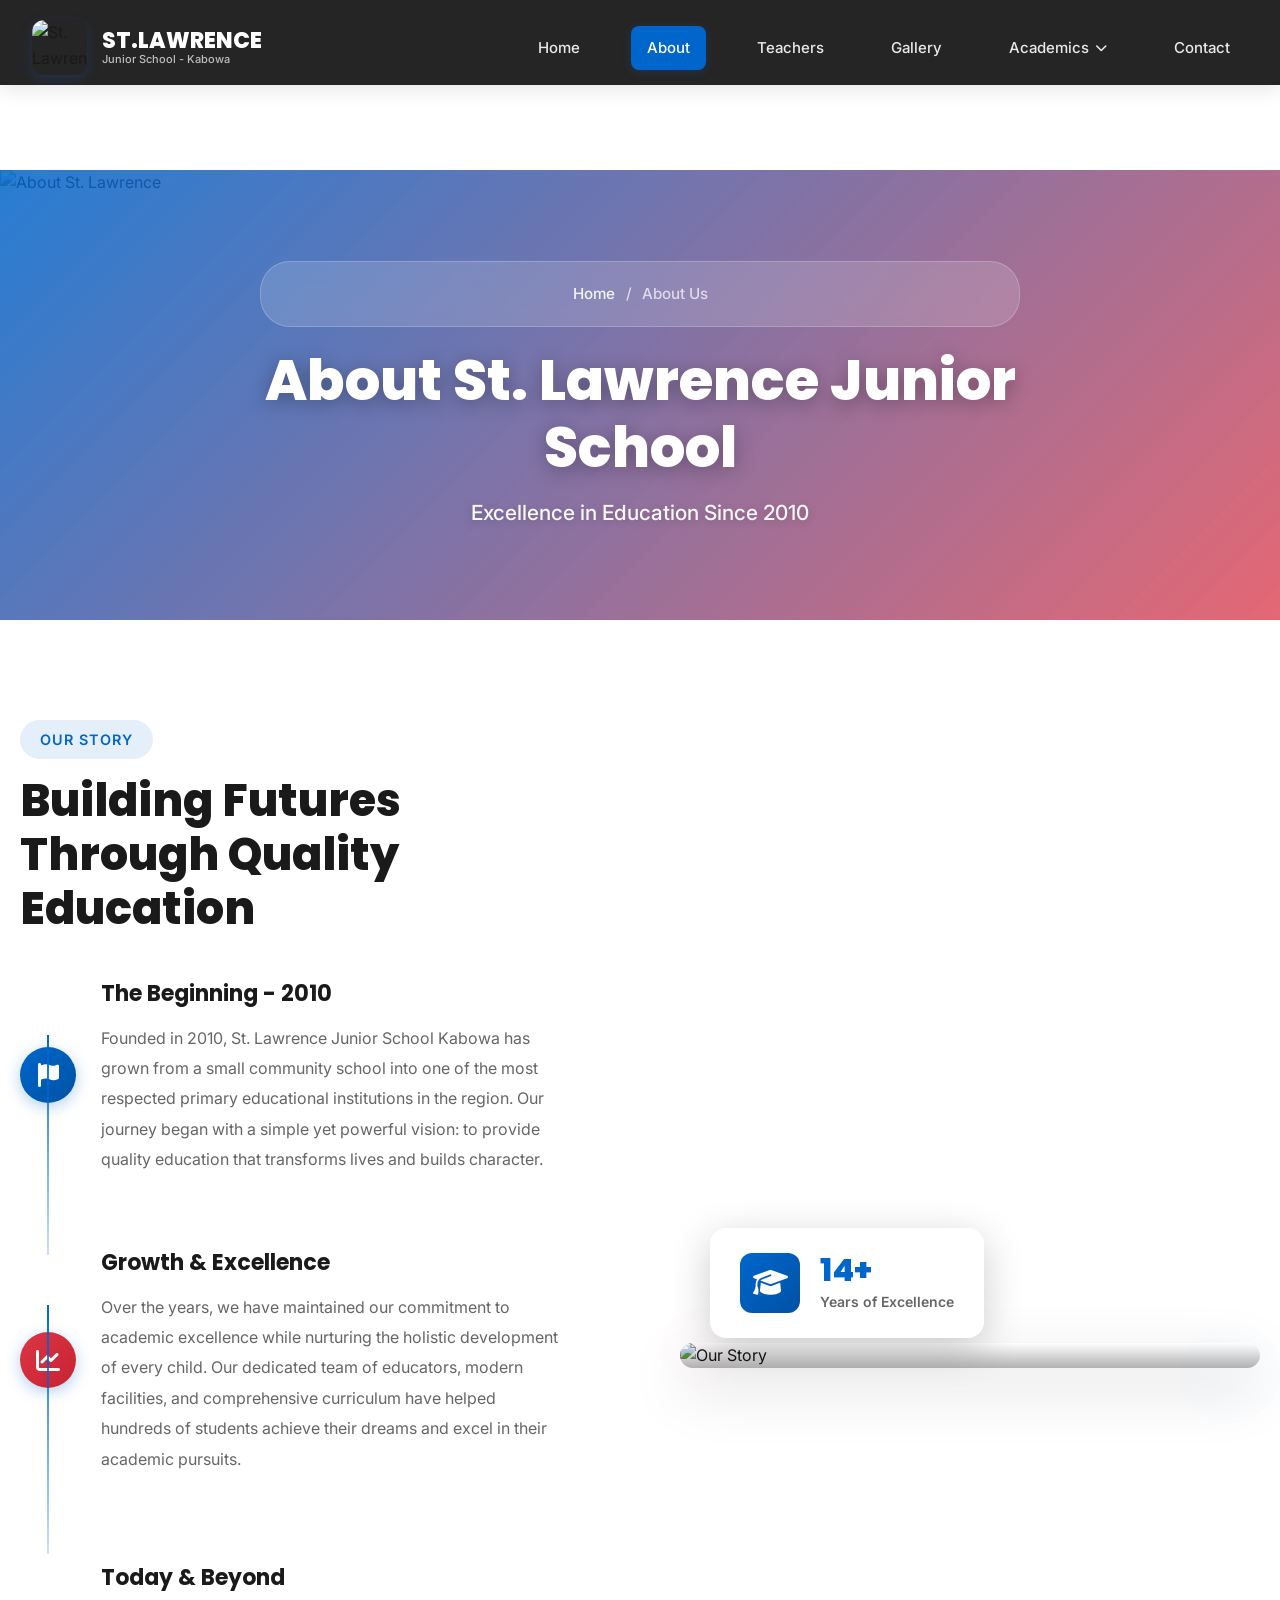
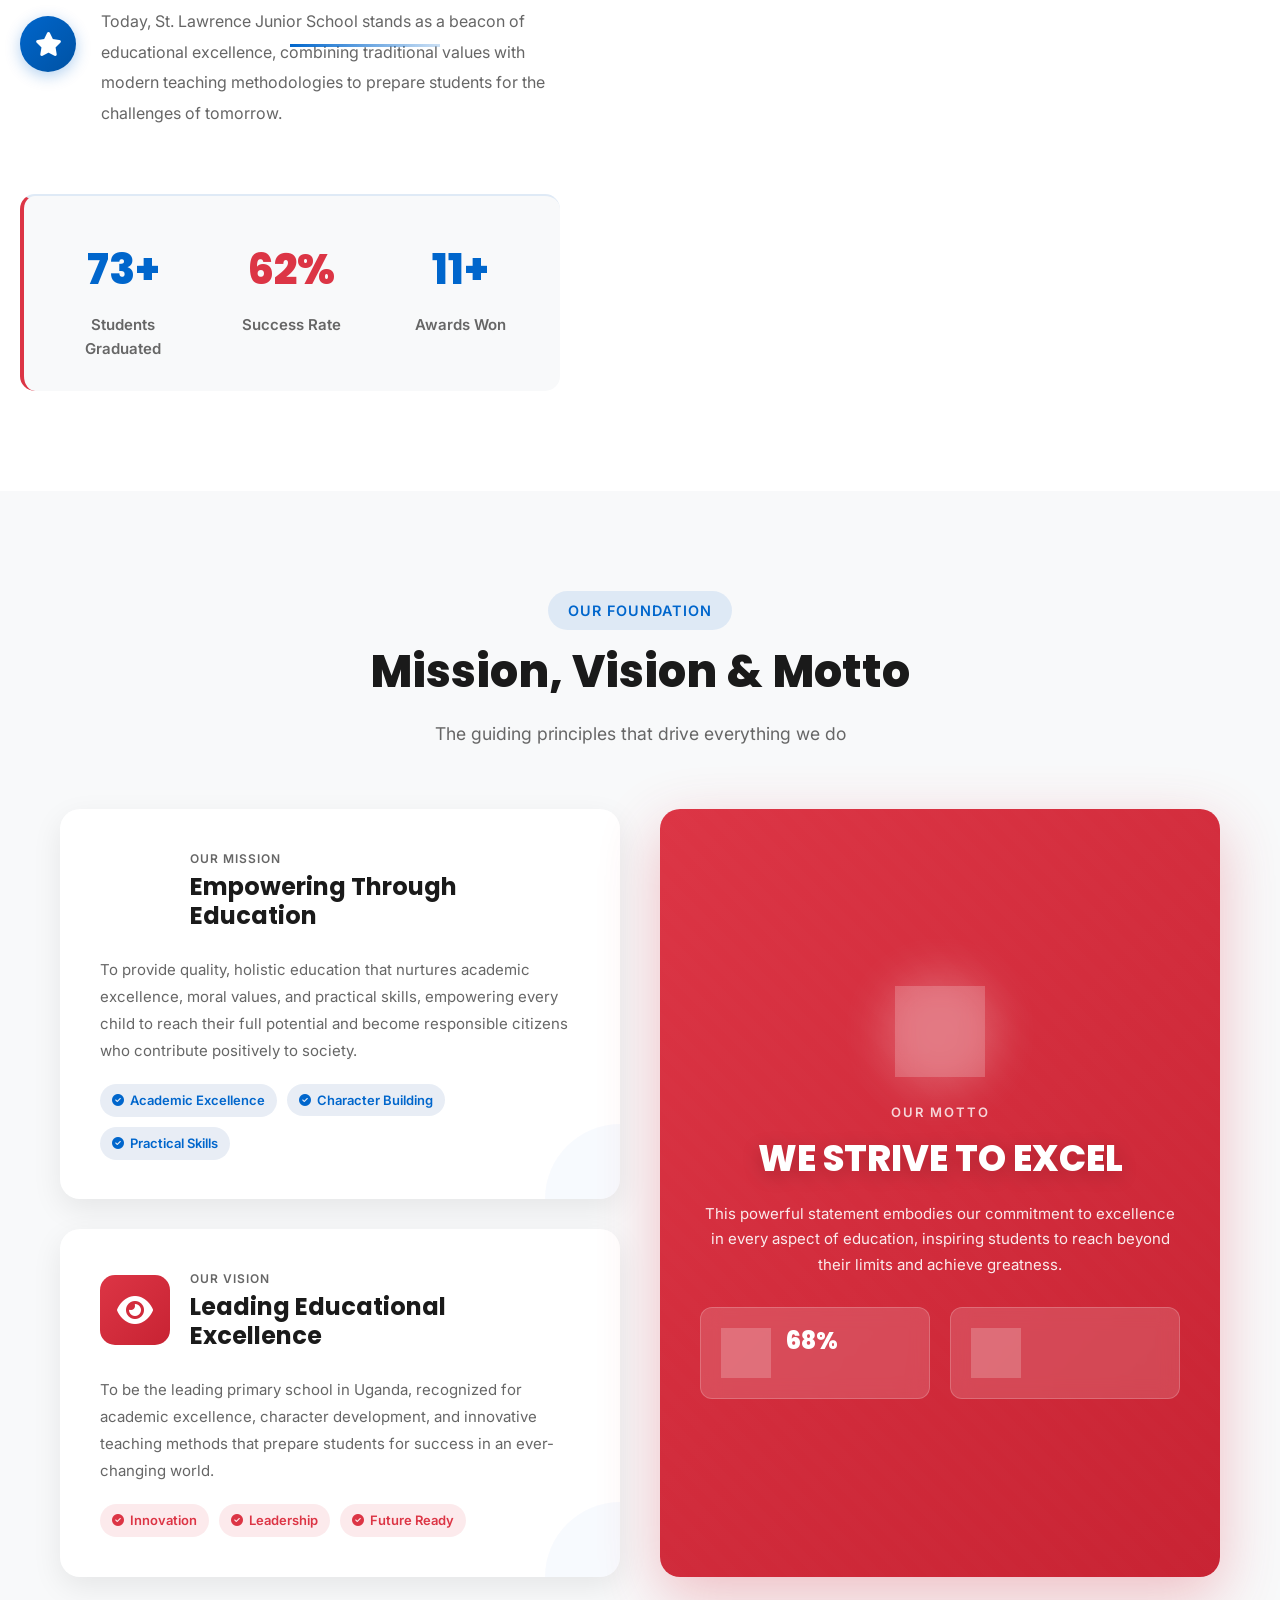
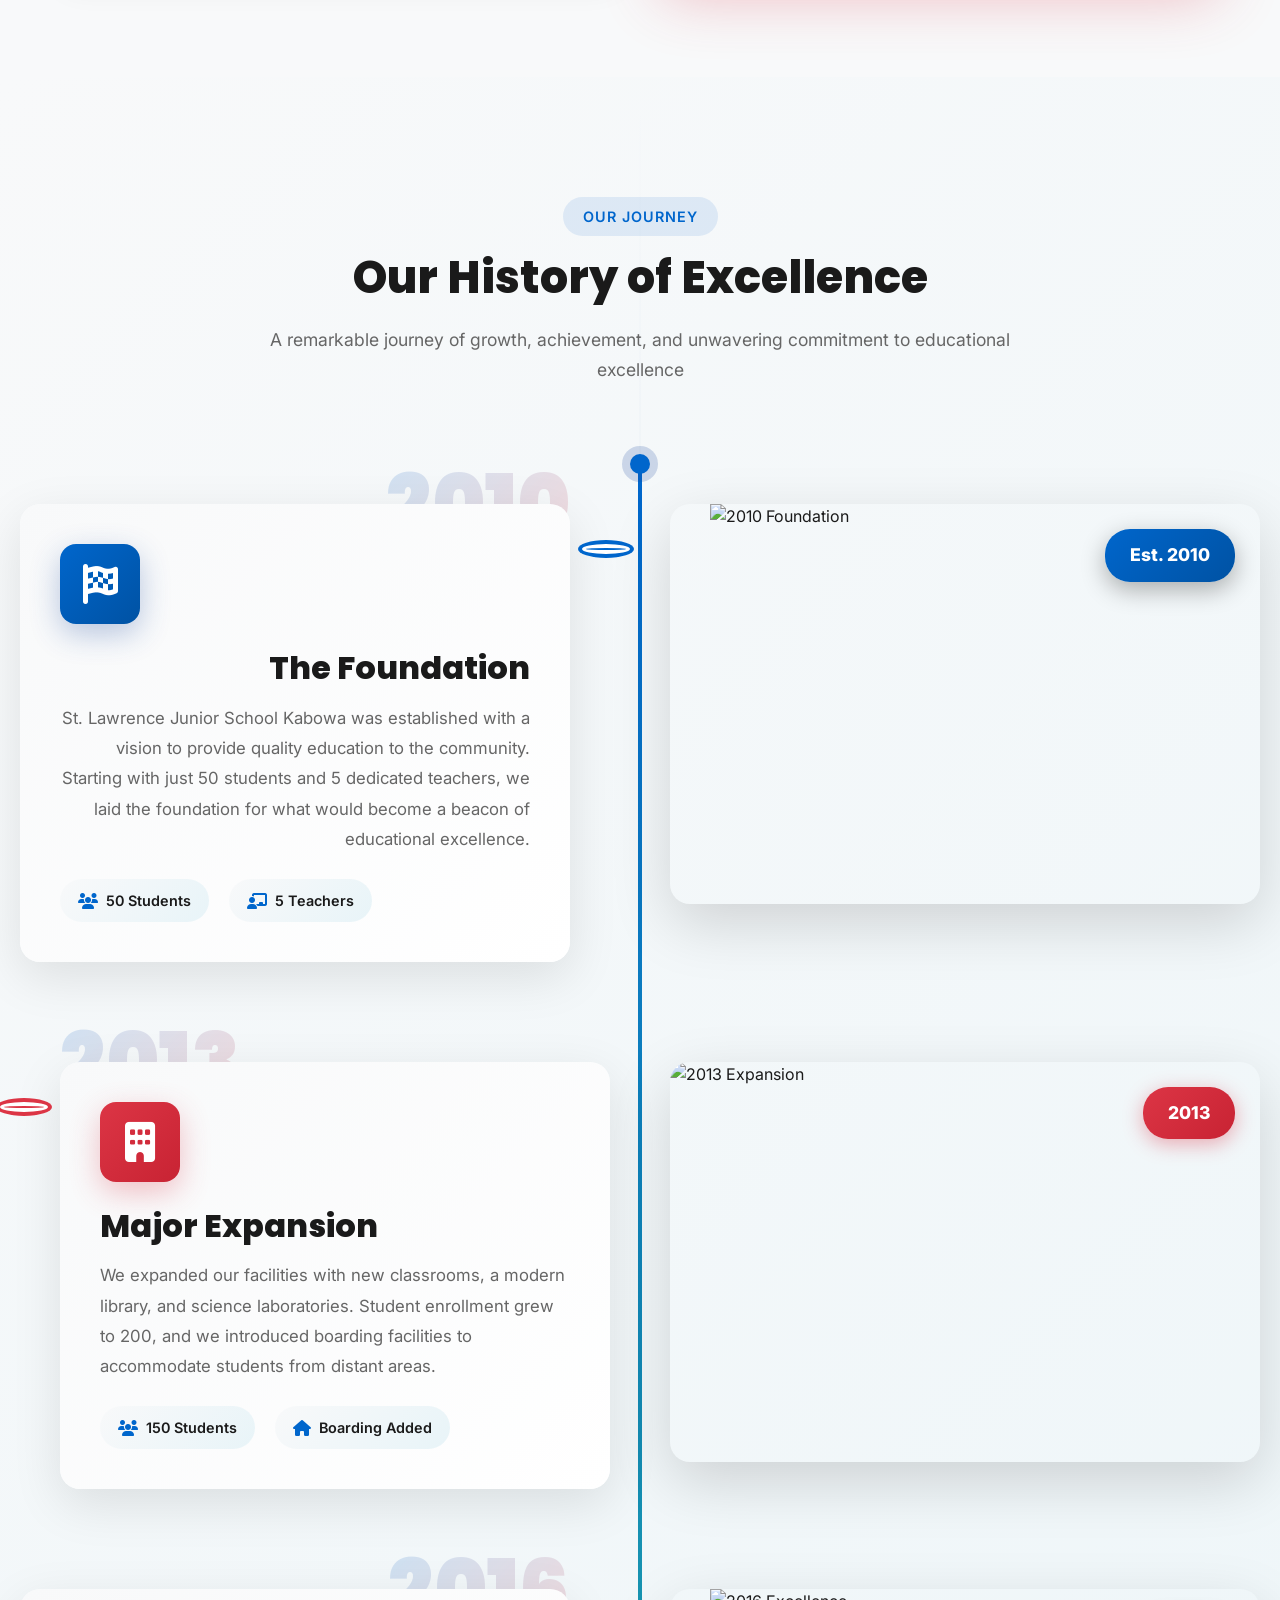
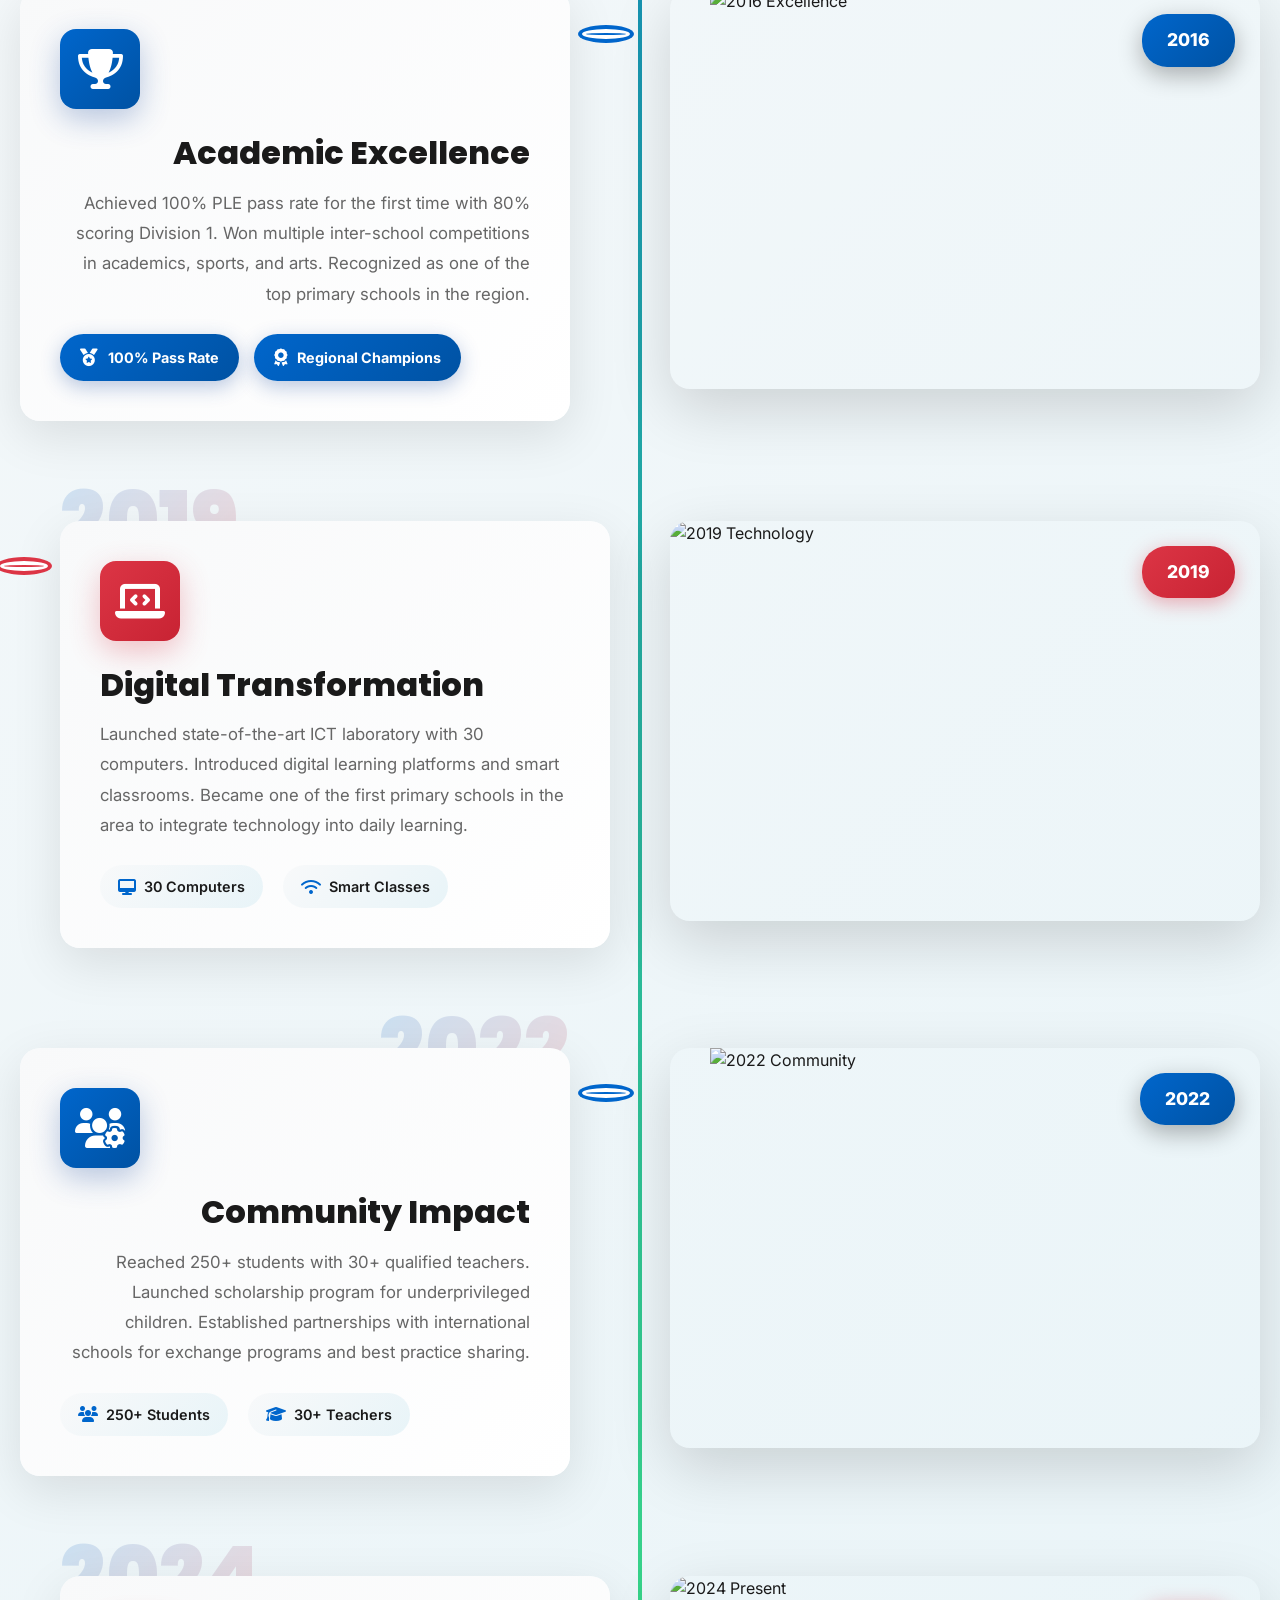
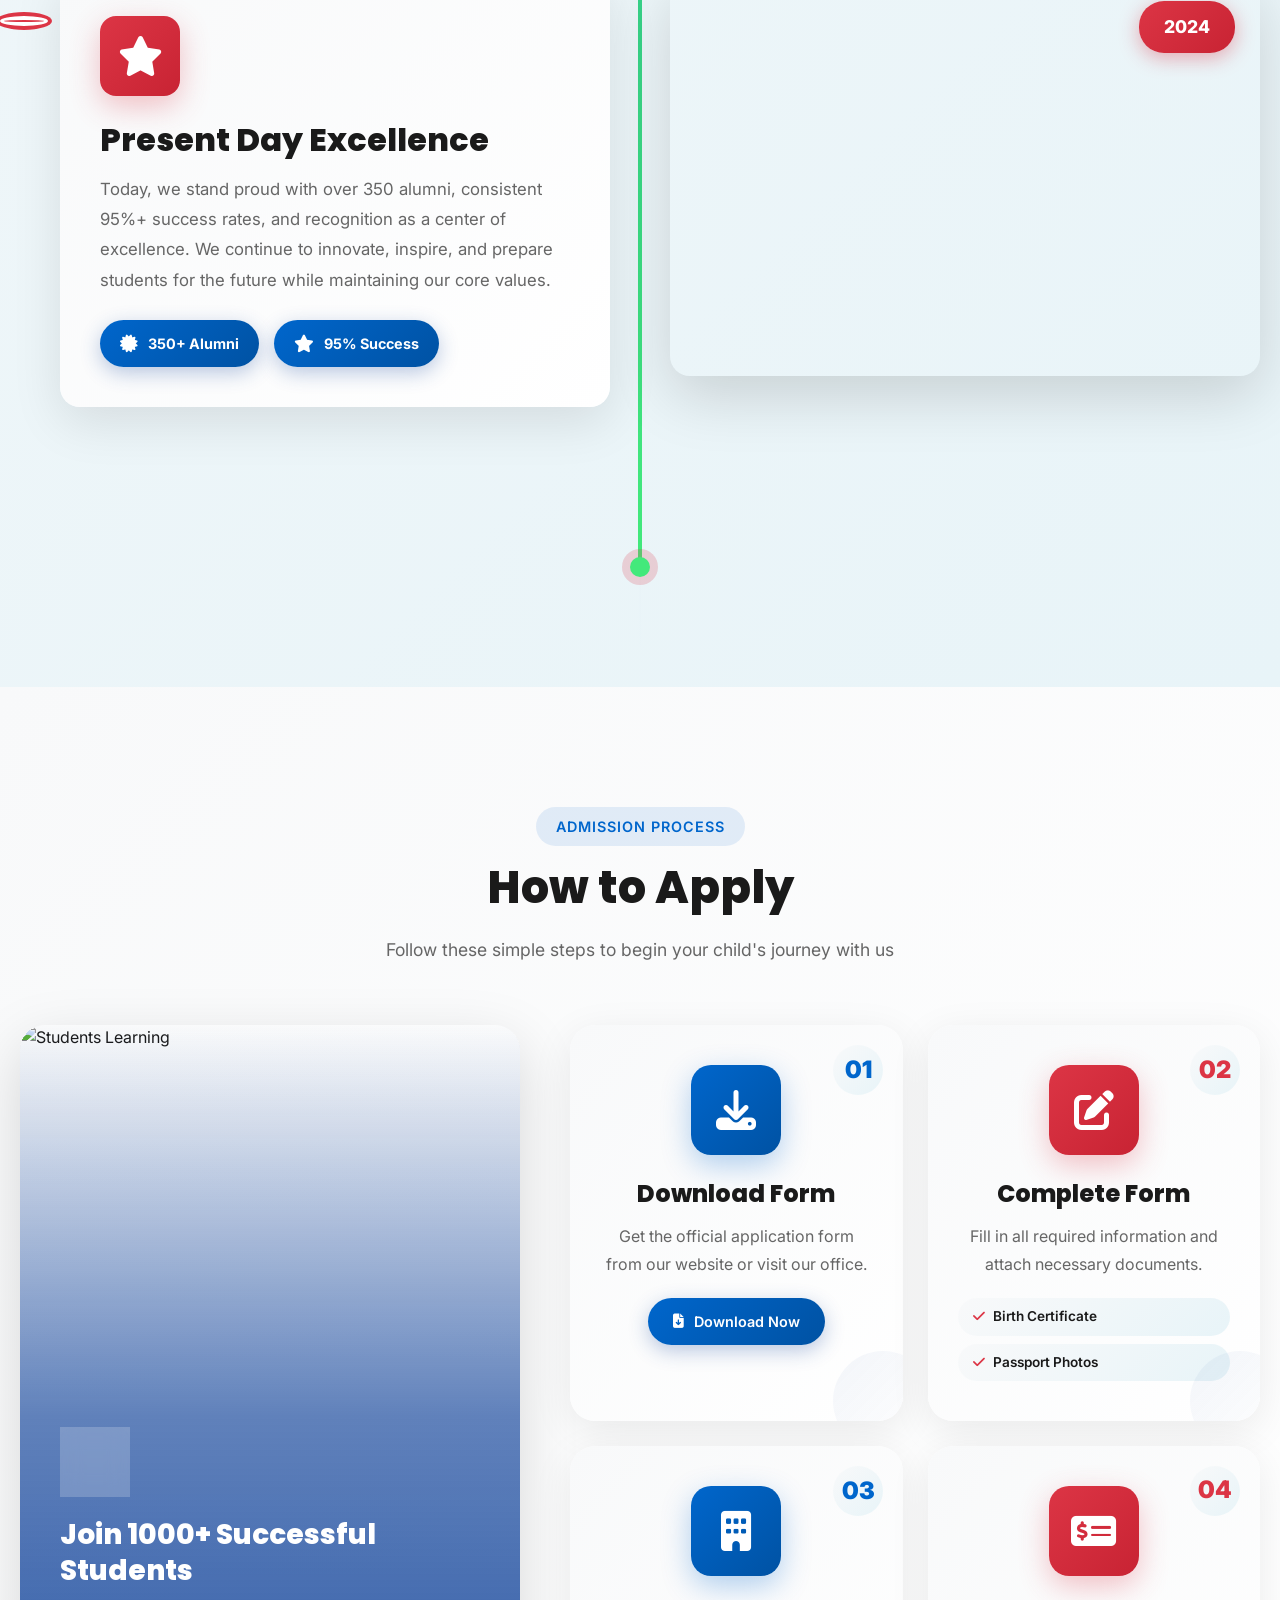
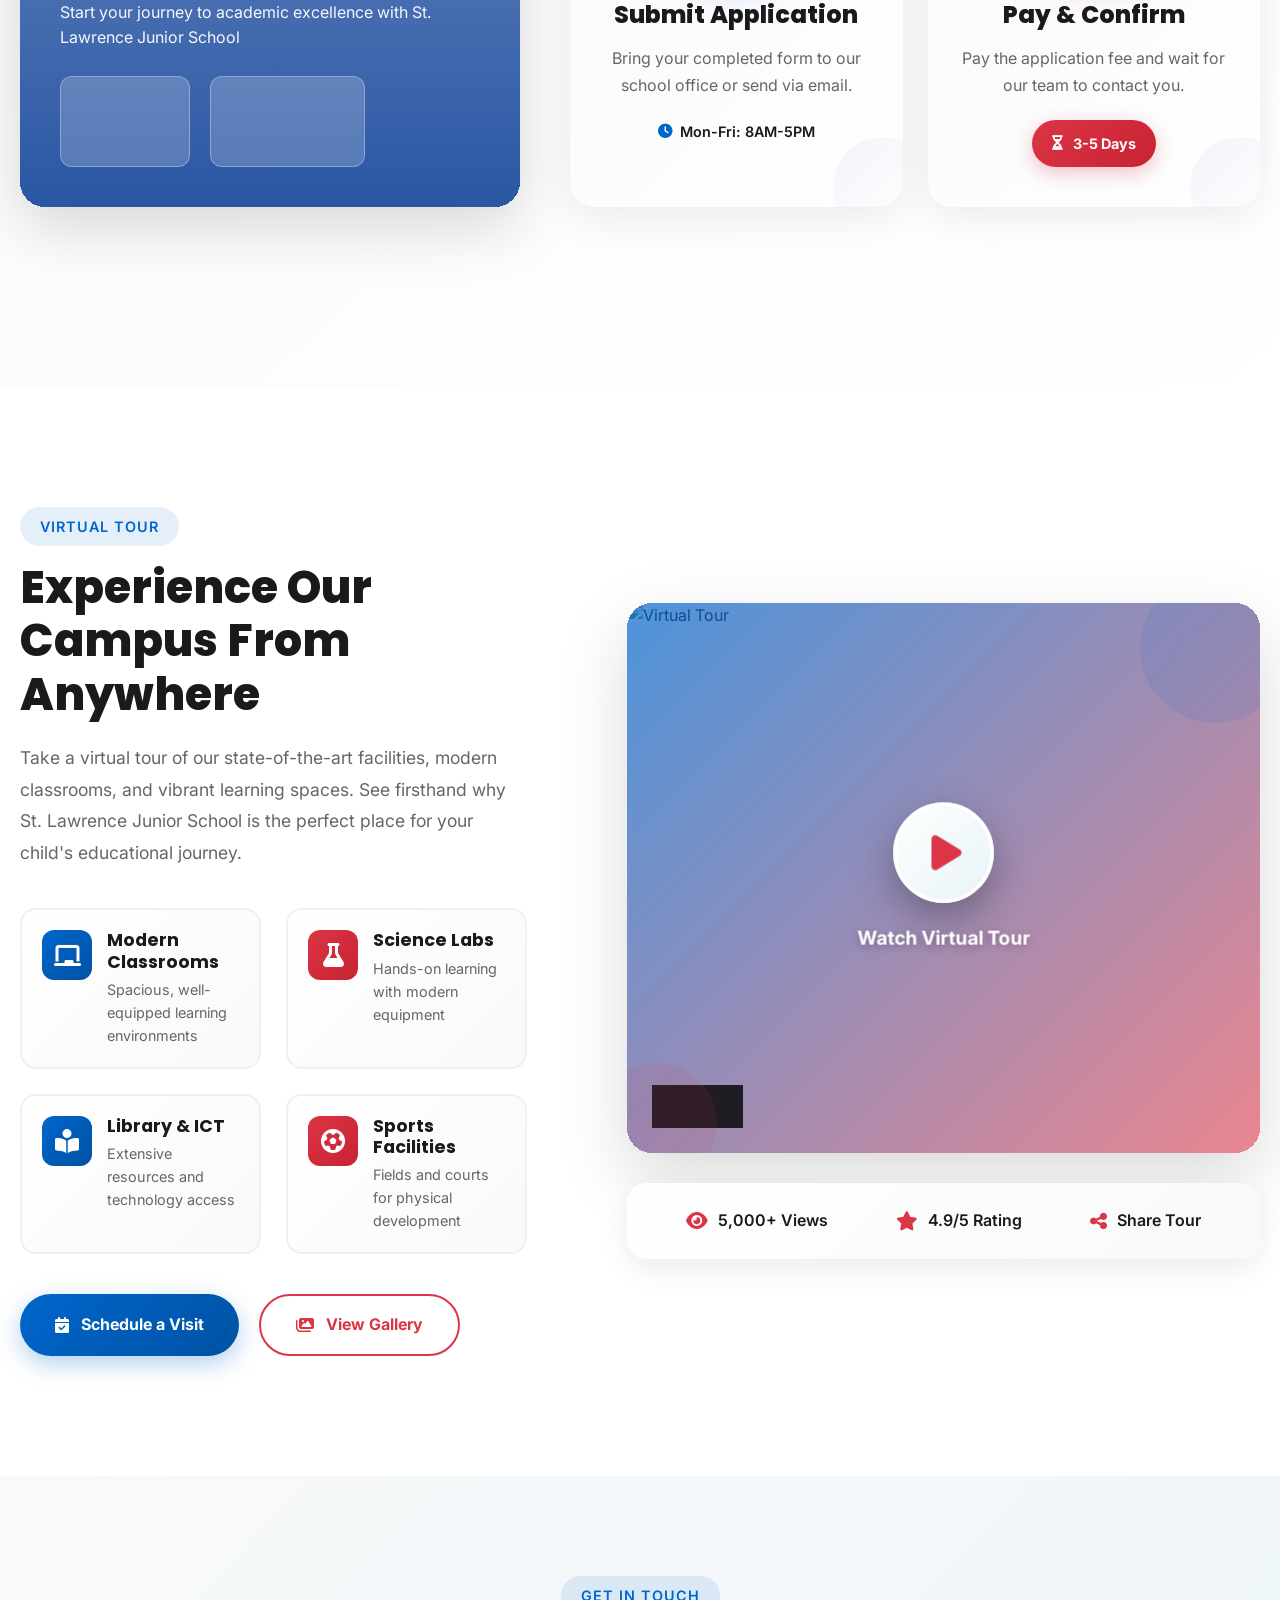
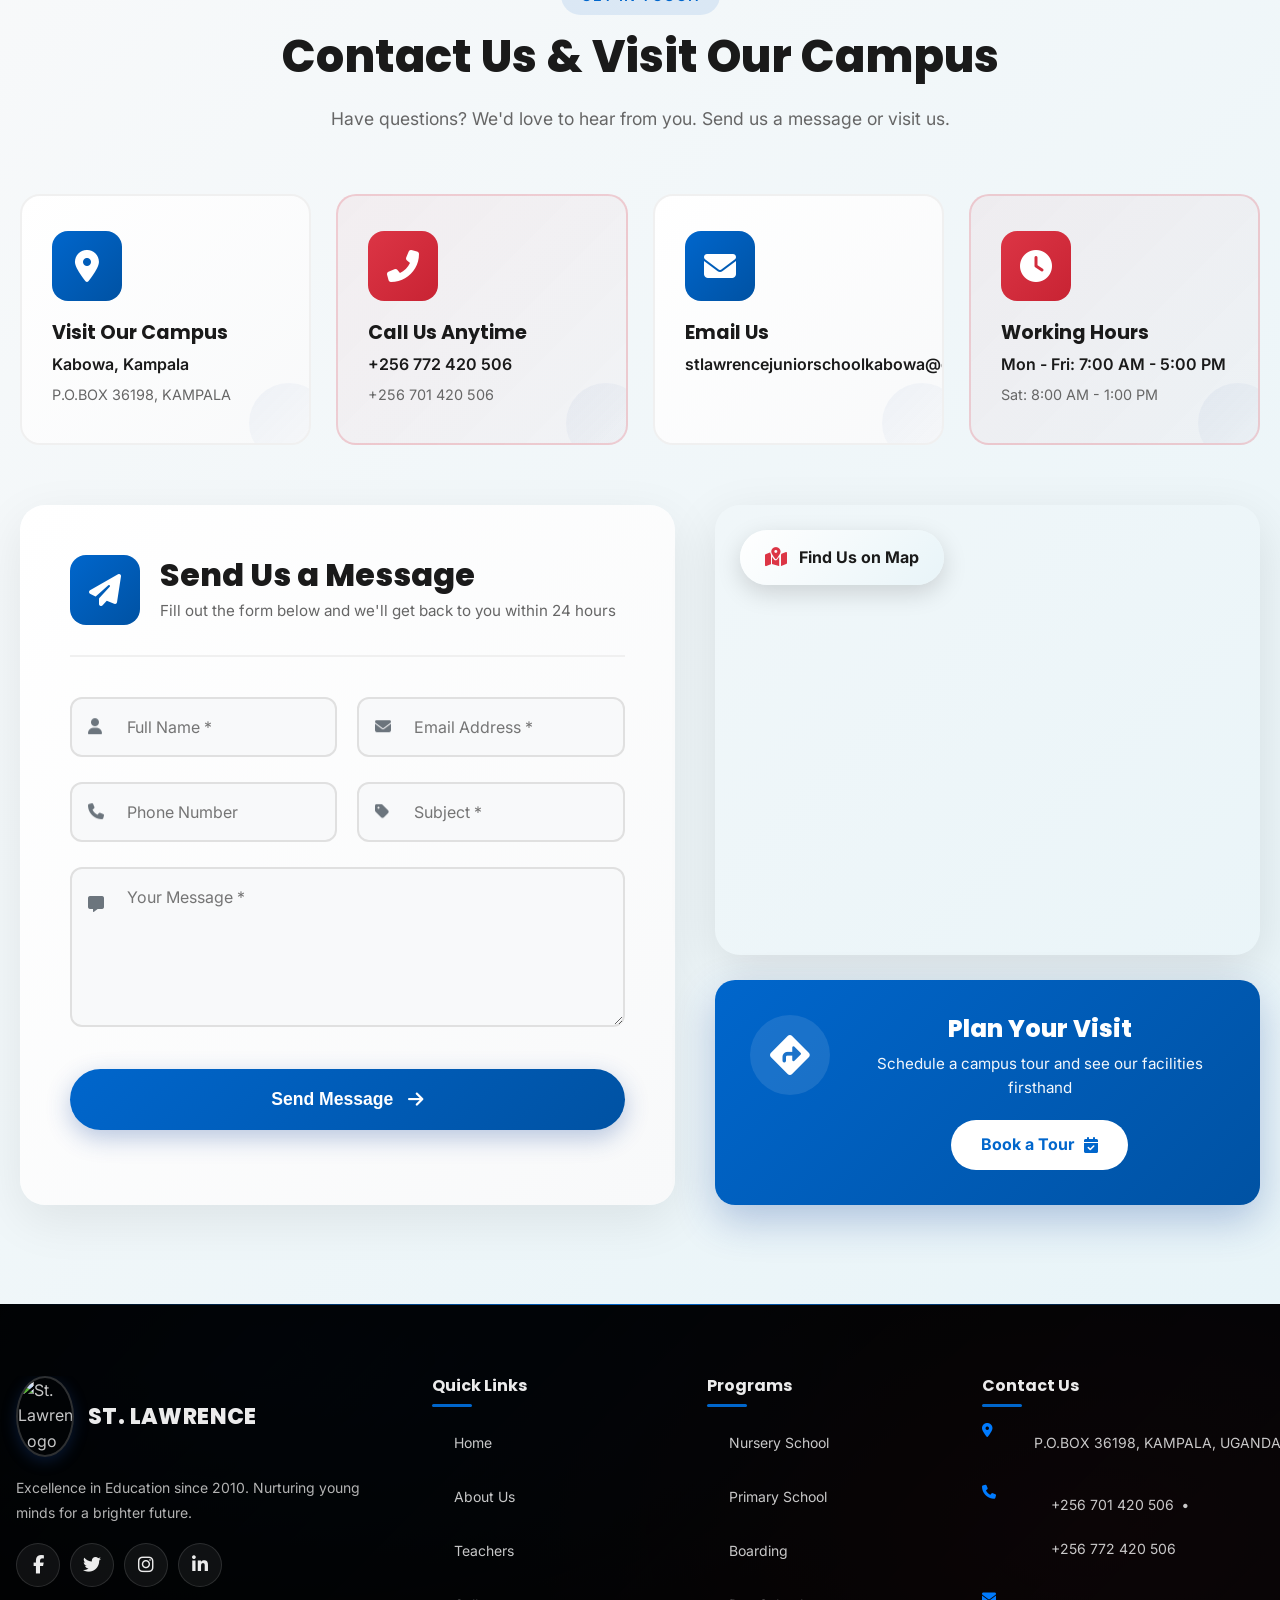
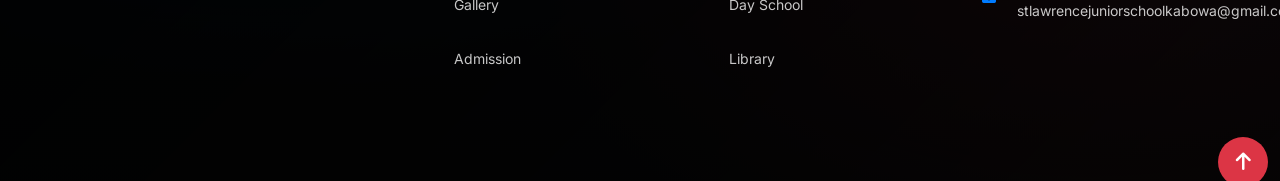
==== commit 2c1f5024: "Fix mobile animation shaking and stability issues - Created mobile-animation-fixes.css to eliminate " ====
--- a/frontend/About-redesign.html
+++ b/frontend/About-redesign.html
@@ -29,6 +29,9 @@
 
     <!-- Edge Display Fixes for Modern Mobile Devices -->
     <link rel="stylesheet" href="../css/edge-display-fixes.css?v=1.0">
+    
+    <!-- Mobile Animation Stability Fixes -->
+    <link rel="stylesheet" href="../css/mobile-animation-fixes.css?v=1.0">
 
     <!-- About page responsive cleanup -->
     <link rel="stylesheet" href="../css/about-responsive.css?v=1.0">
--- a/css/mobile-animation-fixes.css
+++ b/css/mobile-animation-fixes.css
@@ -0,0 +1,433 @@
+/* ========================================
+   MOBILE ANIMATION FIXES
+   St. Lawrence Junior School - Kabowa
+   
+   Fixes for:
+   - Shaking/jittery animations on mobile
+   - Smooth hardware acceleration
+   - Stable chatbot and floating elements
+   - Optimized image animations
+   - Icon stability improvements
+   ======================================== */
+
+/* ========== HARDWARE ACCELERATION & PERFORMANCE ========== */
+* {
+    /* Force hardware acceleration for smooth animations */
+    -webkit-transform: translateZ(0);
+    transform: translateZ(0);
+    -webkit-backface-visibility: hidden;
+    backface-visibility: hidden;
+    -webkit-perspective: 1000px;
+    perspective: 1000px;
+}
+
+/* Optimize specific elements for mobile */
+img,
+video,
+.chat-button,
+.back-to-top,
+.hamburger,
+.logo,
+.nav-menu,
+.hero-content,
+.card,
+.btn,
+.icon {
+    /* Stable hardware acceleration */
+    -webkit-transform: translate3d(0, 0, 0);
+    transform: translate3d(0, 0, 0);
+    -webkit-backface-visibility: hidden;
+    backface-visibility: hidden;
+    will-change: auto;
+}
+
+/* ========== MOBILE-SPECIFIC ANIMATION FIXES ========== */
+@media (max-width: 768px) {
+    
+    /* ========== DISABLE PROBLEMATIC ANIMATIONS ========== */
+    * {
+        /* Reduce animation duration for stability */
+        animation-duration: 0.2s !important;
+        transition-duration: 0.2s !important;
+        
+        /* Disable transform animations that cause shaking */
+        -webkit-animation-fill-mode: both;
+        animation-fill-mode: both;
+    }
+    
+    /* ========== DISABLE ALL HOVER TRANSFORMS ON MOBILE ========== */
+    .gallery-card:hover img,
+    .gallery-card:hover .category-tag,
+    .gallery-item:hover,
+    .indicator:hover,
+    .nav-btn:hover,
+    .calendar-date:hover,
+    .calendar-date.has-event:hover,
+    .subject-card:hover .subject-image img,
+    .program-card:hover,
+    .why-card:hover .why-icon,
+    .photo-container:hover .director-image,
+    .developer-link:hover,
+    .value-card:hover .value-icon,
+    .value-card-advanced:hover .value-icon-advanced,
+    .value-card-advanced:hover .value-decoration,
+    .history-card:hover .history-icon,
+    .history-image:hover img,
+    .apply-image-section:hover .apply-image-wrapper img,
+    .process-step-card:hover,
+    .process-step-card:hover .step-number-badge,
+    .process-step-card:hover .step-icon-advanced,
+    .info-card-advanced:hover .info-icon-advanced,
+    .history-item:hover .history-image img,
+    .video-thumbnail:hover img,
+    .play-button:hover,
+    .value-card-anthem:hover .value-icon-anthem,
+    .tour-feature-item:hover .feature-icon-tour,
+    .teacher-card:hover {
+        /* Disable all hover transforms on mobile */
+        transform: none !important;
+        -webkit-transform: none !important;
+    }
+    
+    /* ========== DISABLE HOVER SCALE EFFECTS ========== */
+    *:hover {
+        transform: none !important;
+        -webkit-transform: none !important;
+    }
+    
+    /* ========== CHATBOT STABILITY FIXES ========== */
+    .chat-button {
+        /* Stable positioning without transforms */
+        position: fixed !important;
+        transform: none !important;
+        -webkit-transform: none !important;
+        transition: opacity 0.2s ease, box-shadow 0.2s ease !important;
+        will-change: opacity, box-shadow;
+        
+        /* Prevent shaking on scroll */
+        -webkit-transform: translate3d(0, 0, 0) !important;
+        transform: translate3d(0, 0, 0) !important;
+    }
+    
+    .chat-button:active {
+        /* Stable active state */
+        transform: scale(0.95) translate3d(0, 0, 0) !important;
+        -webkit-transform: scale(0.95) translate3d(0, 0, 0) !important;
+        transition: transform 0.1s ease !important;
+    }
+    
+    .chat-widget {
+        /* Stable chat widget */
+        transform: translate3d(0, 0, 0) !important;
+        -webkit-transform: translate3d(0, 0, 0) !important;
+        transition: opacity 0.2s ease !important;
+        will-change: opacity;
+    }
+    
+    /* ========== FLOATING ELEMENTS STABILITY ========== */
+    .back-to-top {
+        /* Stable back-to-top button */
+        position: fixed !important;
+        transform: translate3d(0, 0, 0) !important;
+        -webkit-transform: translate3d(0, 0, 0) !important;
+        transition: opacity 0.2s ease !important;
+        will-change: opacity;
+    }
+    
+    .back-to-top:active {
+        transform: scale(0.9) translate3d(0, 0, 0) !important;
+        -webkit-transform: scale(0.9) translate3d(0, 0, 0) !important;
+    }
+    
+    /* ========== NAVIGATION STABILITY ========== */
+    .hamburger {
+        /* Stable hamburger menu */
+        transform: translate3d(0, 0, 0) !important;
+        -webkit-transform: translate3d(0, 0, 0) !important;
+        transition: opacity 0.2s ease !important;
+        will-change: opacity;
+    }
+    
+    .nav-menu {
+        /* Stable navigation menu */
+        transform: translate3d(0, 0, 0) !important;
+        -webkit-transform: translate3d(0, 0, 0) !important;
+        transition: opacity 0.2s ease, visibility 0.2s ease !important;
+        will-change: opacity, visibility;
+    }
+    
+    .nav-menu.active {
+        transform: translate3d(0, 0, 0) !important;
+        -webkit-transform: translate3d(0, 0, 0) !important;
+    }
+    
+    /* ========== IMAGE STABILITY FIXES ========== */
+    img {
+        /* Prevent image shaking */
+        transform: translate3d(0, 0, 0) !important;
+        -webkit-transform: translate3d(0, 0, 0) !important;
+        transition: opacity 0.2s ease !important;
+        will-change: opacity;
+        
+        /* Disable problematic image effects */
+        filter: none !important;
+        -webkit-filter: none !important;
+    }
+    
+    /* Gallery images */
+    .gallery-item img,
+    .gallery-masonry-item img {
+        transform: none !important;
+        -webkit-transform: none !important;
+        transition: opacity 0.2s ease !important;
+    }
+    
+    /* Hero images */
+    .hero img,
+    .hero-image {
+        transform: translate3d(0, 0, 0) !important;
+        -webkit-transform: translate3d(0, 0, 0) !important;
+    }
+    
+    /* ========== ICON STABILITY FIXES ========== */
+    .icon,
+    i,
+    .fa,
+    .fas,
+    .far,
+    .fab {
+        /* Stable icons */
+        transform: translate3d(0, 0, 0) !important;
+        -webkit-transform: translate3d(0, 0, 0) !important;
+        transition: color 0.2s ease !important;
+        will-change: color;
+        
+        /* Prevent icon shaking */
+        display: inline-block;
+        vertical-align: middle;
+    }
+    
+    /* ========== CARD STABILITY FIXES ========== */
+    .card,
+    .program-card,
+    .subject-card,
+    .stat-card,
+    .feature-card,
+    .testimonial-card {
+        /* Stable cards */
+        transform: translate3d(0, 0, 0) !important;
+        -webkit-transform: translate3d(0, 0, 0) !important;
+        transition: box-shadow 0.2s ease !important;
+        will-change: box-shadow;
+    }
+    
+    /* ========== BUTTON STABILITY FIXES ========== */
+    .btn,
+    button,
+    .button {
+        /* Stable buttons */
+        transform: translate3d(0, 0, 0) !important;
+        -webkit-transform: translate3d(0, 0, 0) !important;
+        transition: background-color 0.2s ease, color 0.2s ease !important;
+        will-change: background-color, color;
+    }
+    
+    .btn:active,
+    button:active {
+        transform: scale(0.98) translate3d(0, 0, 0) !important;
+        -webkit-transform: scale(0.98) translate3d(0, 0, 0) !important;
+    }
+    
+    /* ========== LOGO STABILITY FIXES ========== */
+    .logo,
+    .logo-badge,
+    .logo-text {
+        /* Stable logo elements */
+        transform: translate3d(0, 0, 0) !important;
+        -webkit-transform: translate3d(0, 0, 0) !important;
+        transition: opacity 0.2s ease !important;
+        will-change: opacity;
+    }
+    
+    /* ========== SCROLL-BASED ANIMATION FIXES ========== */
+    .aos-animate,
+    [data-aos] {
+        /* Disable AOS animations on mobile */
+        animation: none !important;
+        transform: translate3d(0, 0, 0) !important;
+        -webkit-transform: translate3d(0, 0, 0) !important;
+        opacity: 1 !important;
+        transition: none !important;
+    }
+    
+    /* ========== PARALLAX FIXES ========== */
+    .parallax,
+    .parallax-element {
+        /* Disable parallax on mobile */
+        transform: translate3d(0, 0, 0) !important;
+        -webkit-transform: translate3d(0, 0, 0) !important;
+        background-attachment: scroll !important;
+    }
+    
+    /* ========== VIDEO STABILITY ========== */
+    video {
+        /* Stable video elements */
+        transform: translate3d(0, 0, 0) !important;
+        -webkit-transform: translate3d(0, 0, 0) !important;
+        will-change: auto;
+    }
+    
+    /* ========== COUNTER ANIMATION FIXES ========== */
+    .counter,
+    .stat-number,
+    .count-up {
+        /* Stable counter animations */
+        transform: translate3d(0, 0, 0) !important;
+        -webkit-transform: translate3d(0, 0, 0) !important;
+        will-change: auto;
+    }
+    
+    /* ========== MODAL AND OVERLAY FIXES ========== */
+    .modal,
+    .overlay,
+    .popup {
+        /* Stable modals */
+        transform: translate3d(0, 0, 0) !important;
+        -webkit-transform: translate3d(0, 0, 0) !important;
+        transition: opacity 0.2s ease !important;
+        will-change: opacity;
+    }
+    
+    /* ========== FORM ELEMENT STABILITY ========== */
+    input,
+    textarea,
+    select {
+        /* Stable form elements */
+        transform: translate3d(0, 0, 0) !important;
+        -webkit-transform: translate3d(0, 0, 0) !important;
+        transition: border-color 0.2s ease !important;
+        will-change: border-color;
+    }
+    
+    /* ========== GRID AND FLEX STABILITY ========== */
+    .grid,
+    .flex,
+    .programs-grid,
+    .subjects-grid,
+    .gallery-grid,
+    .stats-grid {
+        /* Stable grid layouts */
+        transform: translate3d(0, 0, 0) !important;
+        -webkit-transform: translate3d(0, 0, 0) !important;
+        will-change: auto;
+    }
+}
+
+/* ========== REDUCED MOTION SUPPORT ========== */
+@media (prefers-reduced-motion: reduce) {
+    * {
+        /* Disable all animations for users who prefer reduced motion */
+        animation: none !important;
+        transition: none !important;
+        transform: none !important;
+        -webkit-transform: none !important;
+    }
+    
+    .chat-button,
+    .back-to-top,
+    .hamburger {
+        /* Keep essential functionality but remove animations */
+        transition: opacity 0.1s ease !important;
+    }
+}
+
+/* ========== WEBKIT SPECIFIC FIXES ========== */
+@media (max-width: 768px) {
+    /* iOS Safari specific fixes */
+    @supports (-webkit-touch-callout: none) {
+        * {
+            /* iOS-specific hardware acceleration */
+            -webkit-transform: translate3d(0, 0, 0);
+            -webkit-backface-visibility: hidden;
+            -webkit-perspective: 1000px;
+        }
+        
+        .chat-button,
+        .back-to-top {
+            /* iOS-specific positioning fixes */
+            -webkit-transform: translate3d(0, 0, 0) !important;
+            position: -webkit-sticky;
+            position: sticky;
+        }
+    }
+}
+
+/* ========== ANDROID CHROME FIXES ========== */
+@media (max-width: 768px) {
+    /* Android Chrome specific fixes */
+    @supports (display: -webkit-box) {
+        .chat-button,
+        .back-to-top,
+        .hamburger {
+            /* Android-specific stability */
+            transform: translateZ(0) !important;
+            -webkit-transform: translateZ(0) !important;
+        }
+    }
+}
+
+/* ========== PERFORMANCE OPTIMIZATIONS ========== */
+@media (max-width: 768px) {
+    /* Optimize rendering performance */
+    .hero,
+    .section,
+    .footer {
+        /* Contain layout changes */
+        contain: layout style paint;
+    }
+    
+    /* Optimize scroll performance */
+    .container,
+    .content {
+        /* Use compositor layers efficiently */
+        transform: translate3d(0, 0, 0);
+        will-change: auto;
+    }
+    
+    /* Optimize image rendering */
+    img {
+        /* Better image rendering on mobile */
+        image-rendering: -webkit-optimize-contrast;
+        image-rendering: optimize-contrast;
+        -ms-interpolation-mode: nearest-neighbor;
+    }
+}
+
+/* ========== TOUCH INTERACTION FIXES ========== */
+@media (max-width: 768px) {
+    /* Improve touch responsiveness */
+    .chat-button,
+    .back-to-top,
+    .hamburger,
+    .btn,
+    button {
+        /* Better touch feedback */
+        -webkit-tap-highlight-color: rgba(0, 102, 204, 0.2);
+        tap-highlight-color: rgba(0, 102, 204, 0.2);
+        -webkit-touch-callout: none;
+        -webkit-user-select: none;
+        user-select: none;
+        
+        /* Stable touch interactions */
+        touch-action: manipulation;
+    }
+    
+    /* Prevent text selection on interactive elements */
+    .logo,
+    .nav-menu,
+    .card {
+        -webkit-user-select: none;
+        user-select: none;
+        -webkit-touch-callout: none;
+    }
+}
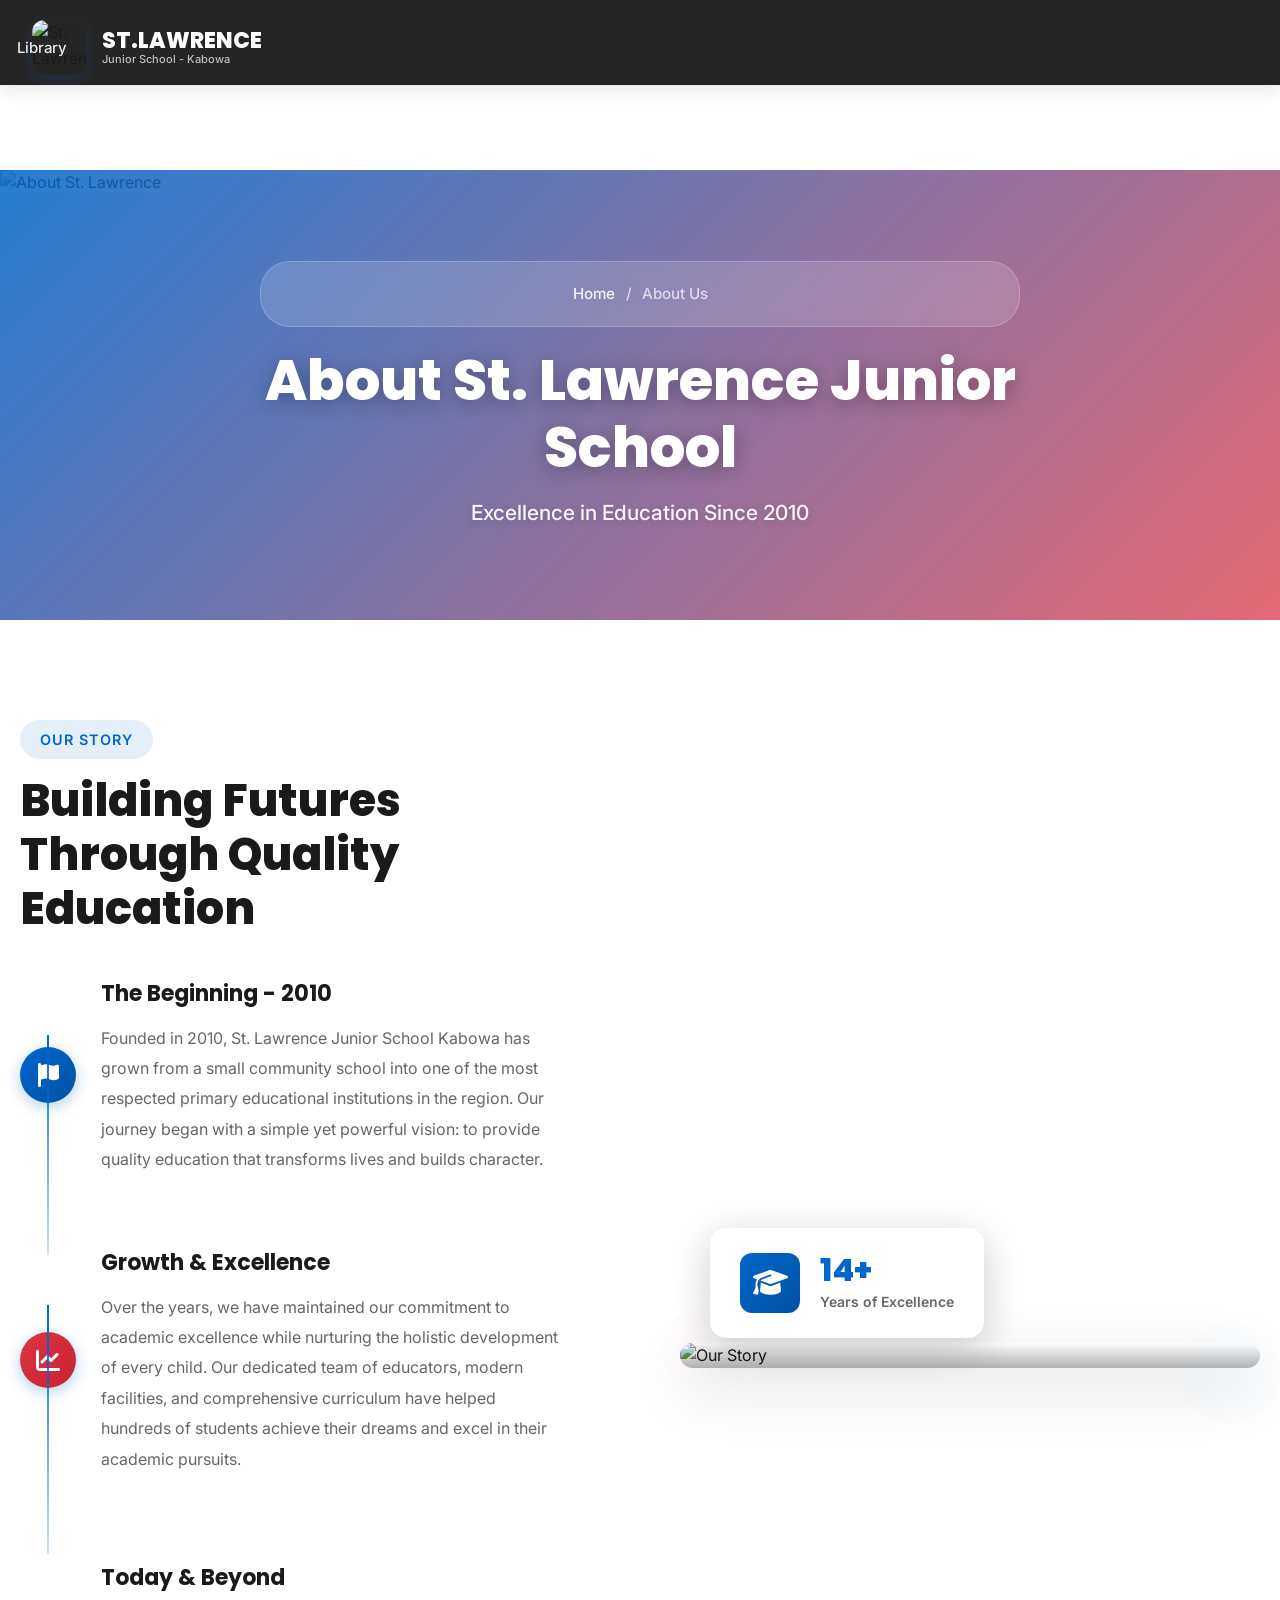
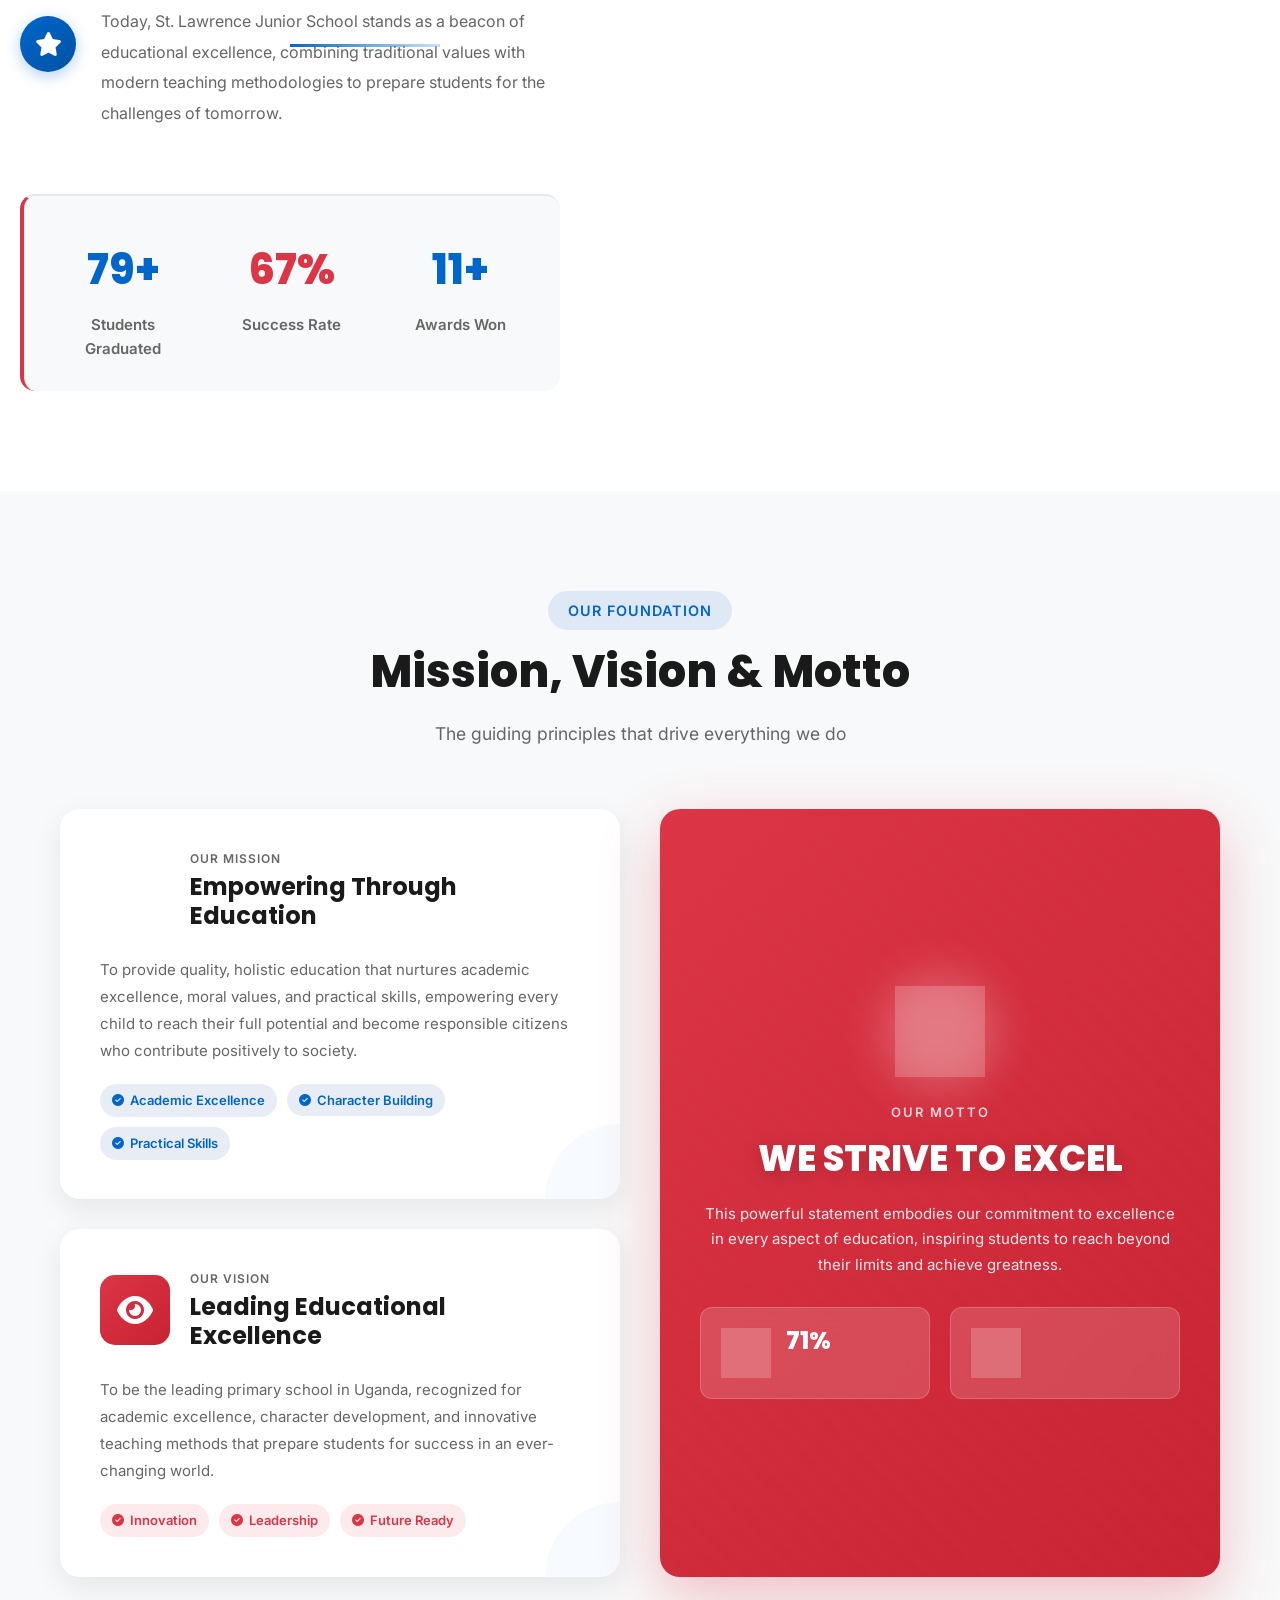
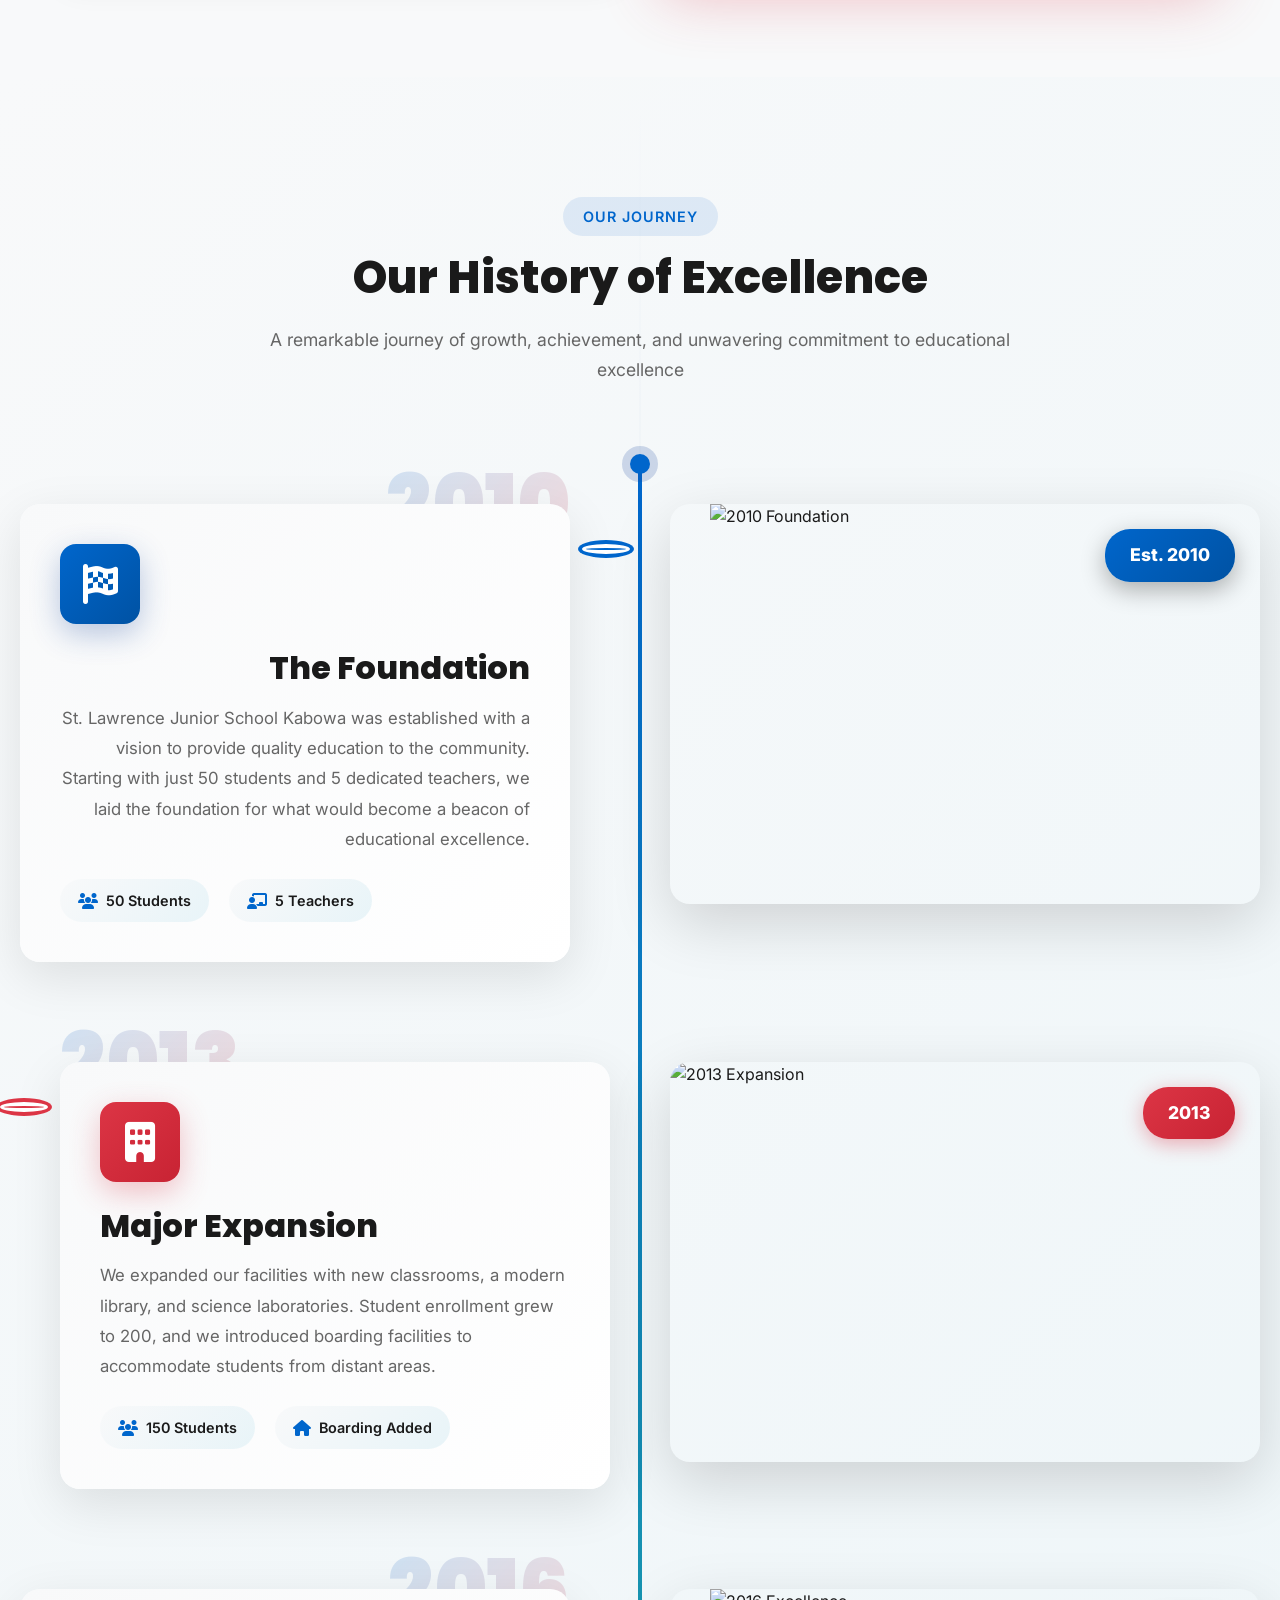
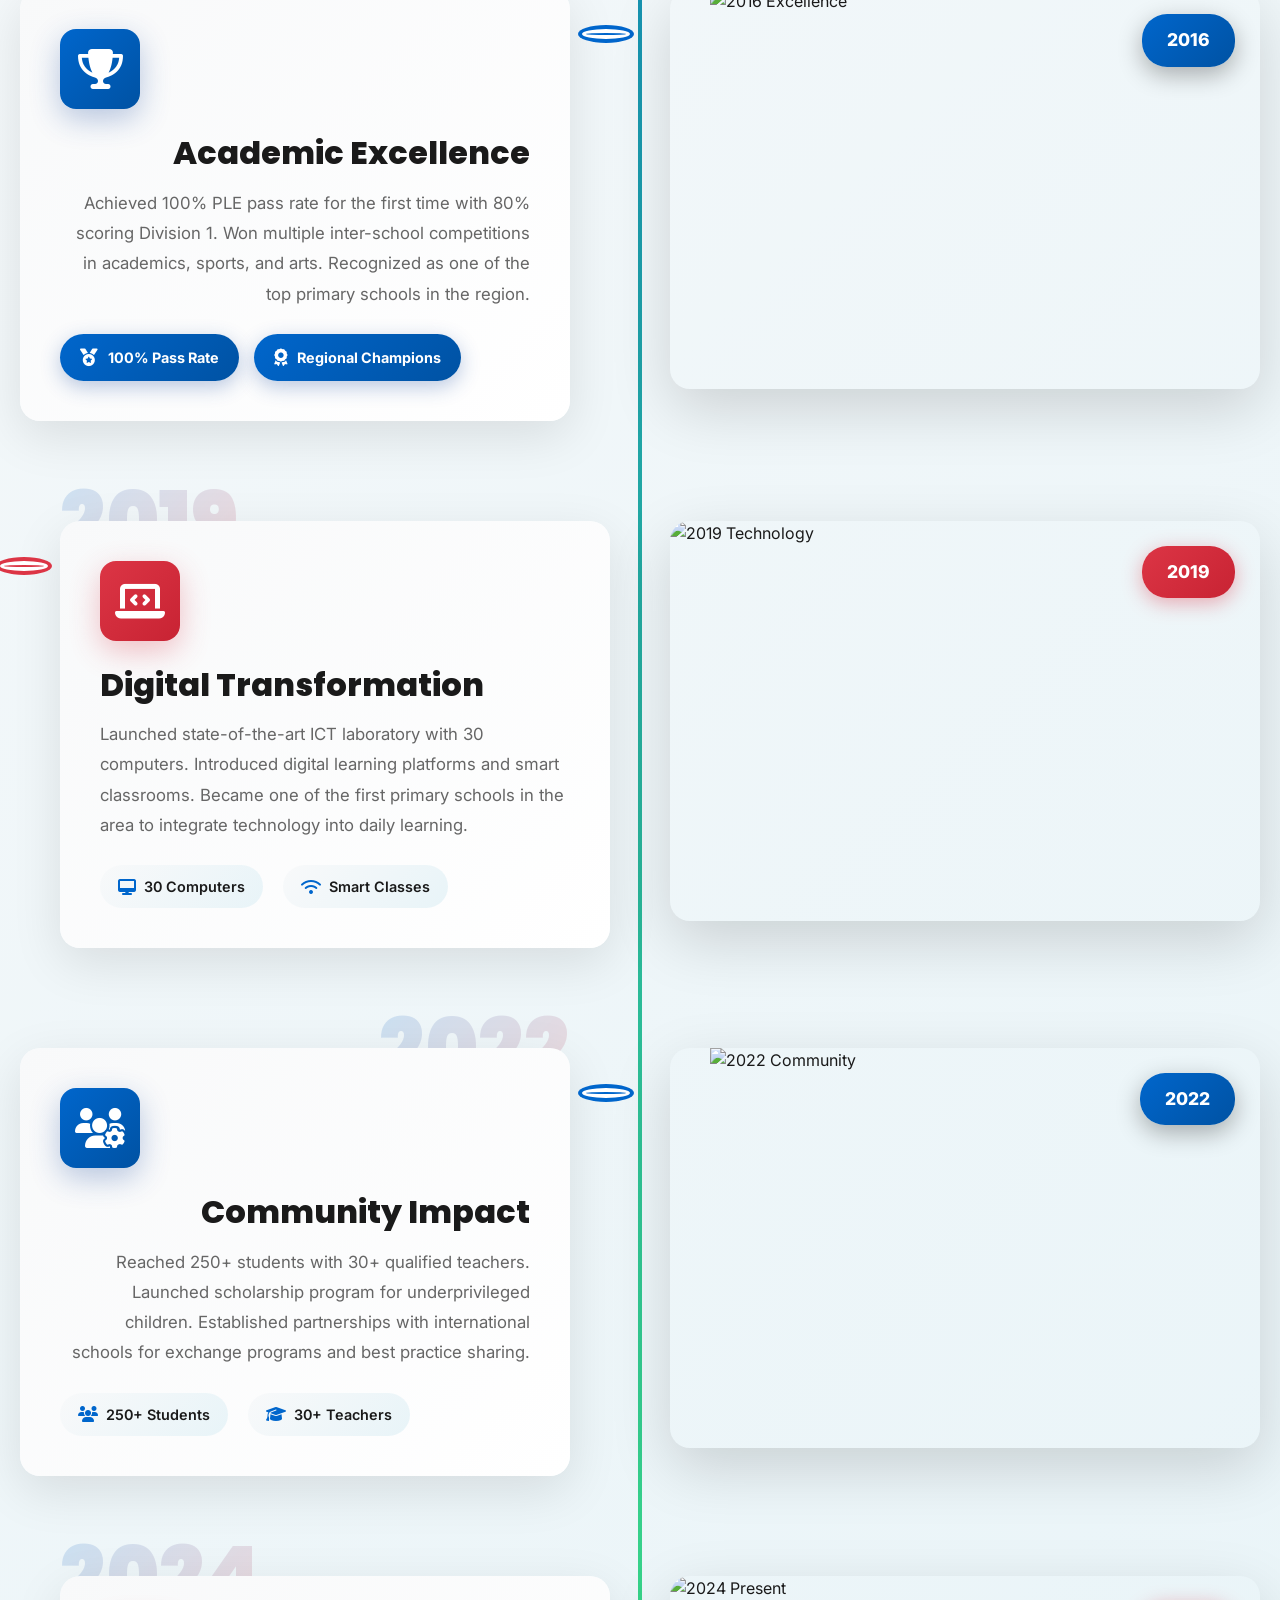
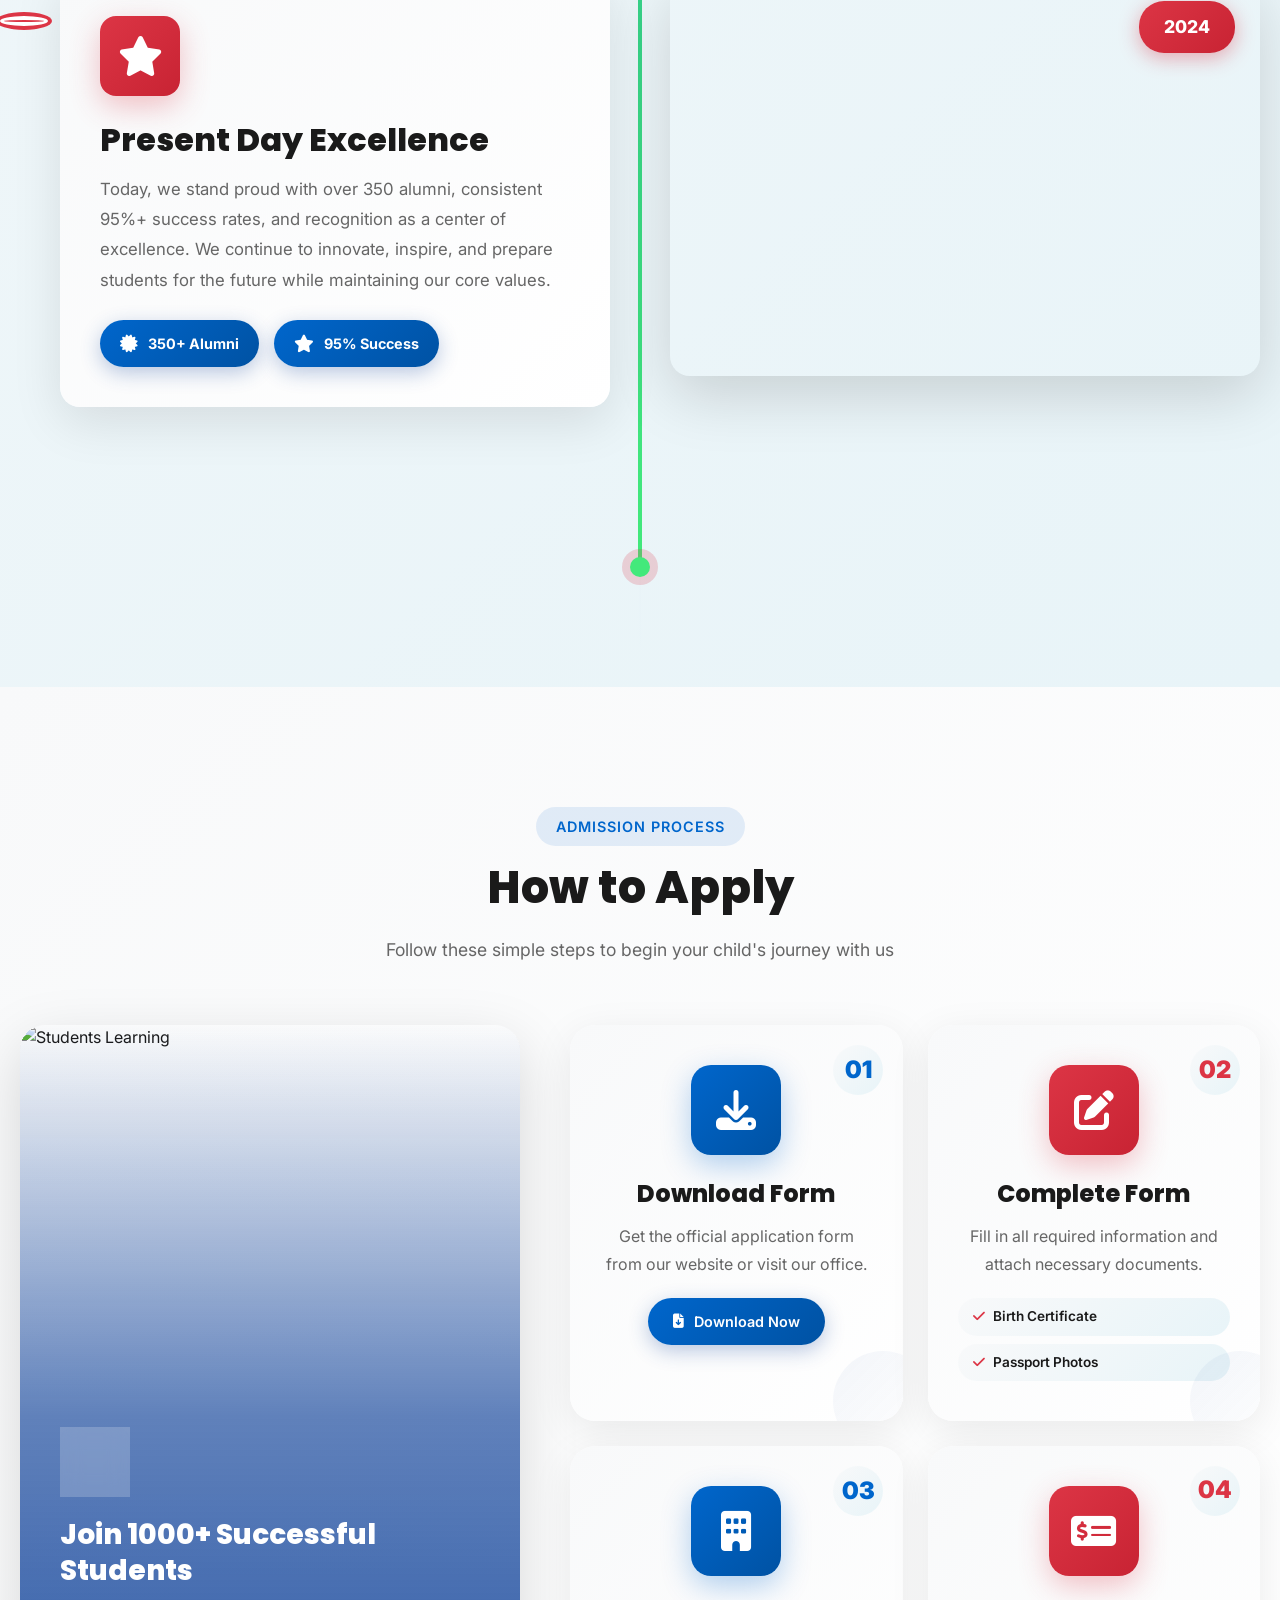
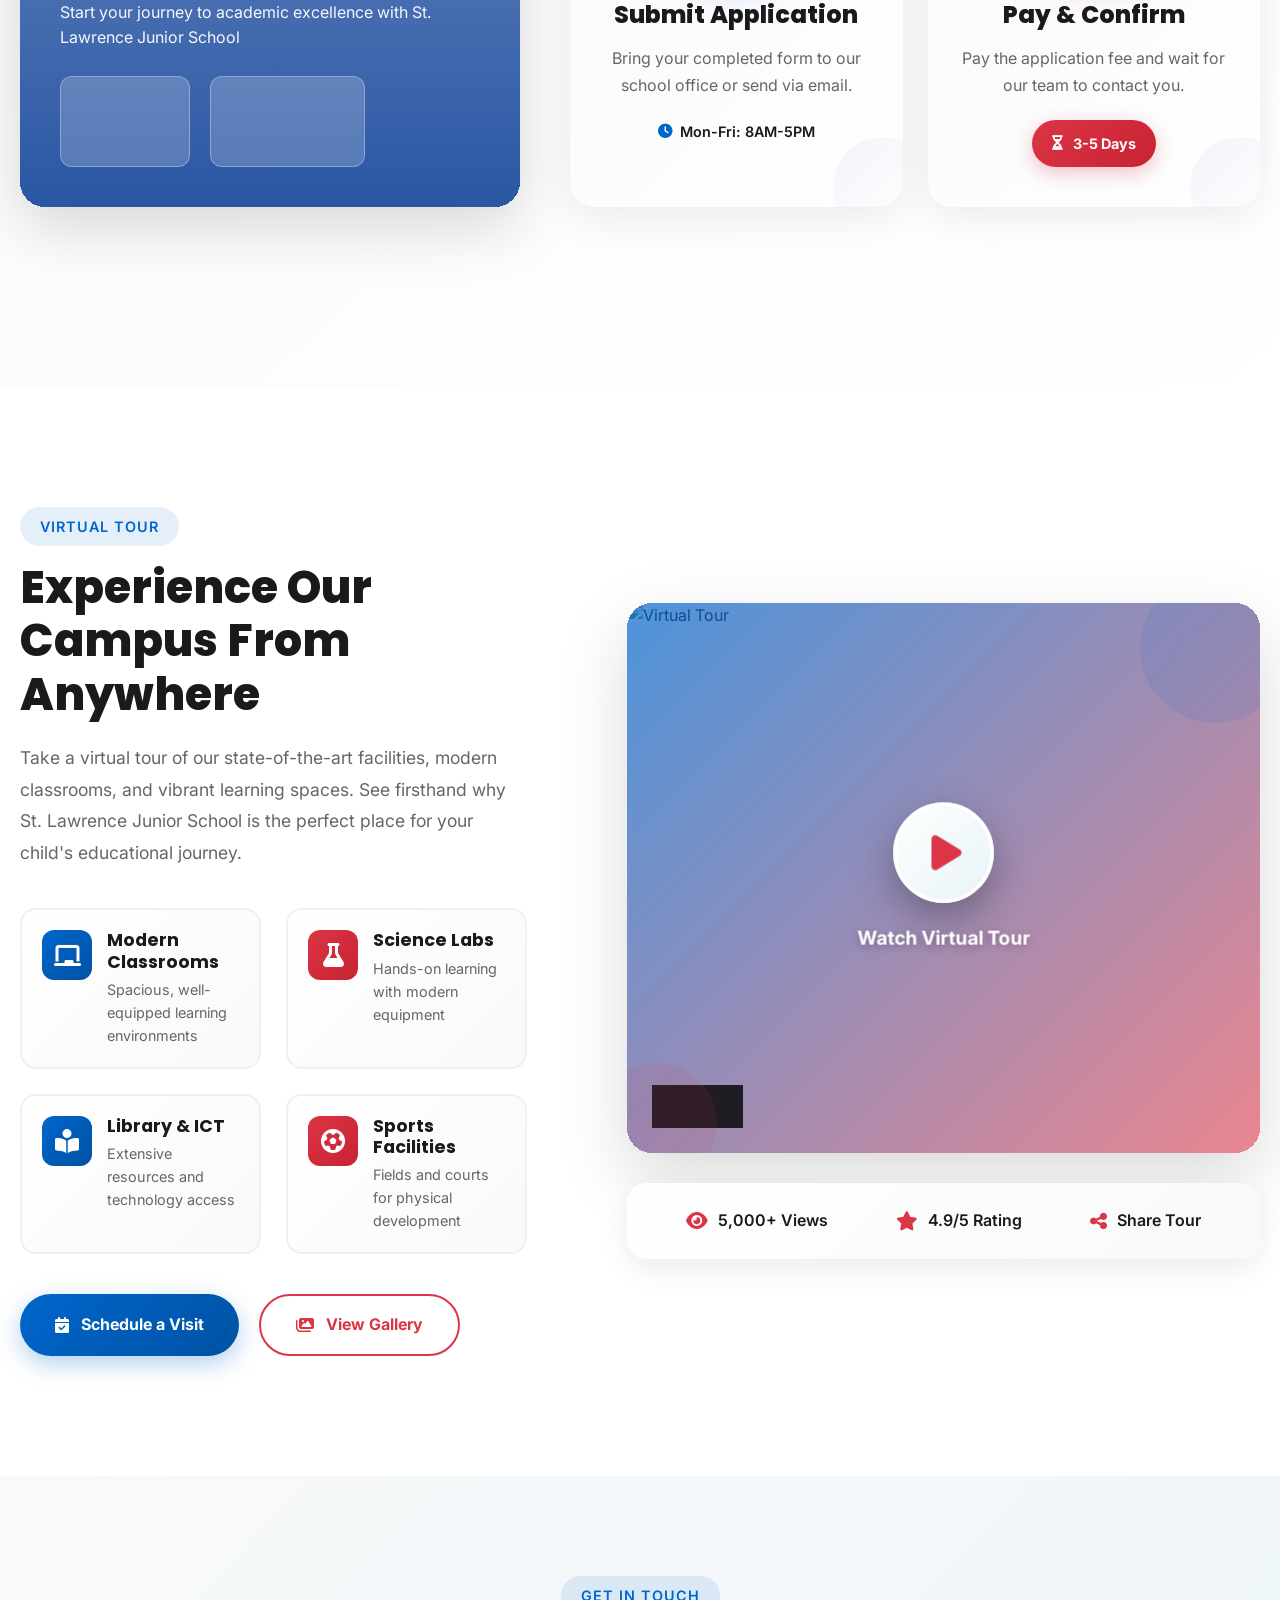
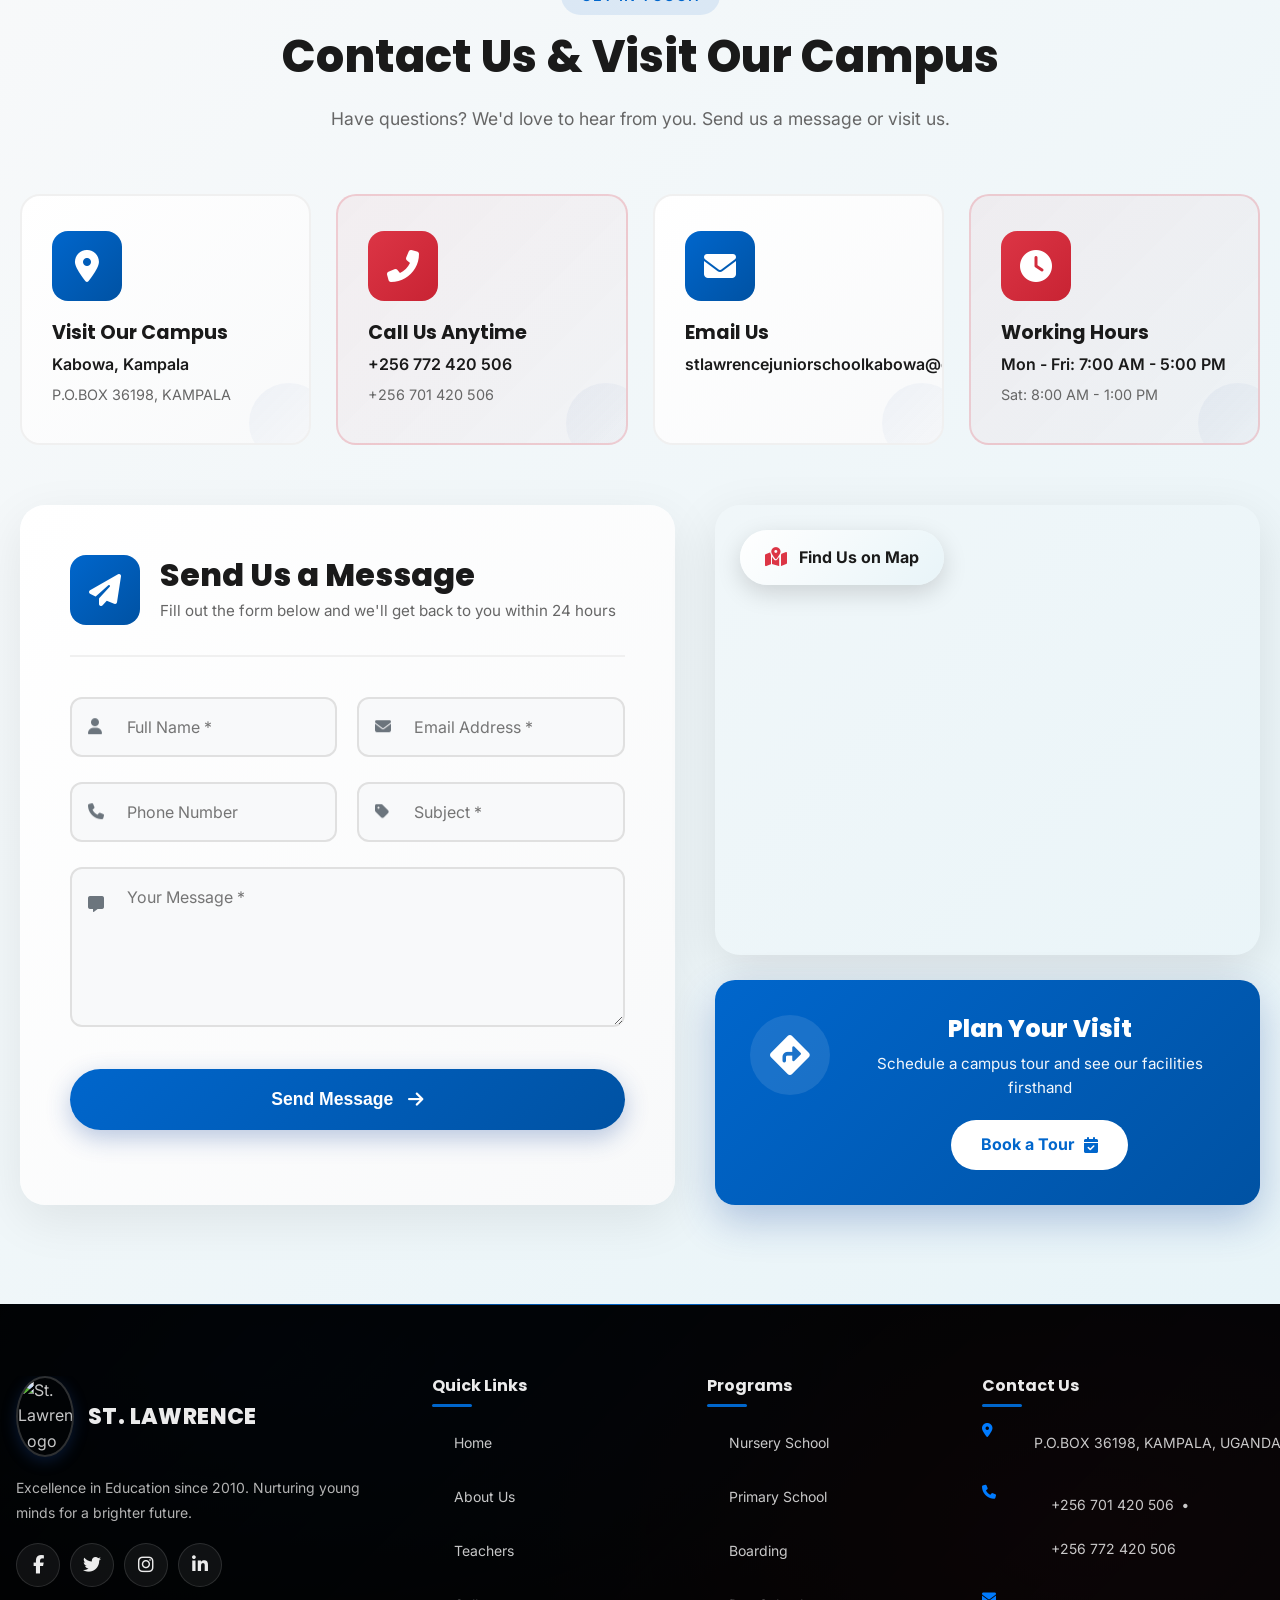
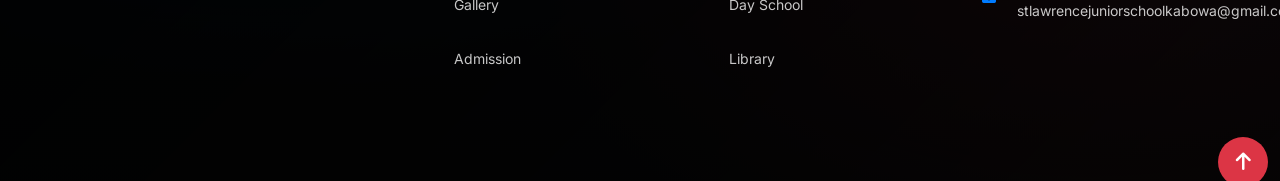
==== commit a4cf3b8a: "Fix hamburger menu functionality and mobile form positioning - Fixed hamburger menu functionality on" ====
--- a/frontend/About-redesign.html
+++ b/frontend/About-redesign.html
@@ -32,6 +32,9 @@
     
     <!-- Mobile Animation Stability Fixes -->
     <link rel="stylesheet" href="../css/mobile-animation-fixes.css?v=1.0">
+    
+    <!-- Hamburger Menu Fixes -->
+    <link rel="stylesheet" href="../css/hamburger-fixes.css?v=1.0">
 
     <!-- About page responsive cleanup -->
     <link rel="stylesheet" href="../css/about-responsive.css?v=1.0">
@@ -1125,6 +1128,9 @@
     <!-- Mobile Edge Display Fixes -->
     <script src="../js/mobile-edge-fixes.js"></script>
     
+    <!-- Hamburger Menu Functionality Fix -->
+    <script src="../js/hamburger-menu-fix.js"></script>
+    
     <!-- API Integration -->
     <script src="../js/api-config.js"></script>
     <script src="../js/custom-alerts.js"></script>
--- a/css/hamburger-fixes.css
+++ b/css/hamburger-fixes.css
@@ -0,0 +1,223 @@
+/* ========================================
+   HAMBURGER MENU FIXES
+   St. Lawrence Junior School - Kabowa
+   
+   Fixes for:
+   - Squeezed hamburger icon appearance
+   - Better mobile positioning and sizing
+   - Consistent styling across all pages
+   ======================================== */
+
+/* ========== HAMBURGER ICON IMPROVEMENTS ========== */
+.hamburger {
+    /* Better sizing and positioning */
+    width: 48px !important;
+    height: 48px !important;
+    padding: 12px !important;
+    
+    /* Improved styling */
+    background: rgba(0, 0, 0, 0.8) !important;
+    border: 2px solid rgba(255, 255, 255, 0.2) !important;
+    border-radius: 12px !important;
+    backdrop-filter: blur(10px) !important;
+    
+    /* Better positioning */
+    display: flex !important;
+    flex-direction: column !important;
+    justify-content: center !important;
+    align-items: center !important;
+    gap: 4px !important;
+    
+    /* Smooth transitions */
+    transition: all 0.3s ease !important;
+    cursor: pointer !important;
+    z-index: 100020 !important;
+}
+
+.hamburger:hover {
+    background: rgba(0, 102, 204, 0.9) !important;
+    border-color: rgba(255, 255, 255, 0.4) !important;
+    transform: scale(1.05) !important;
+}
+
+/* ========== HAMBURGER LINES STYLING ========== */
+.hamburger span {
+    /* Better line dimensions */
+    width: 22px !important;
+    height: 2px !important;
+    background: #ffffff !important;
+    border-radius: 2px !important;
+    
+    /* Smooth transitions */
+    transition: all 0.3s ease !important;
+    transform-origin: center !important;
+    
+    /* Remove any conflicting styles */
+    display: block !important;
+    position: relative !important;
+}
+
+/* ========== ACTIVE STATE ANIMATIONS ========== */
+.hamburger.active {
+    background: rgba(220, 53, 69, 0.9) !important;
+    border-color: rgba(255, 255, 255, 0.6) !important;
+}
+
+.hamburger.active span:nth-child(1) {
+    transform: rotate(45deg) translate(5px, 5px) !important;
+}
+
+.hamburger.active span:nth-child(2) {
+    opacity: 0 !important;
+    transform: scale(0) !important;
+}
+
+.hamburger.active span:nth-child(3) {
+    transform: rotate(-45deg) translate(5px, -5px) !important;
+}
+
+/* ========== MOBILE POSITIONING FIXES ========== */
+@media (max-width: 768px) {
+    .hamburger {
+        /* Fixed positioning for mobile */
+        position: fixed !important;
+        top: max(16px, env(safe-area-inset-top, 0px) + 10px) !important;
+        right: max(16px, env(safe-area-inset-right, 0px) + 10px) !important;
+        left: auto !important;
+        bottom: auto !important;
+        
+        /* Ensure it's always visible */
+        opacity: 1 !important;
+        visibility: visible !important;
+        pointer-events: auto !important;
+        
+        /* Better mobile sizing */
+        width: 44px !important;
+        height: 44px !important;
+        padding: 10px !important;
+    }
+    
+    .hamburger span {
+        /* Slightly smaller lines on mobile */
+        width: 20px !important;
+        height: 2px !important;
+    }
+    
+    /* Adjust active state for mobile */
+    .hamburger.active span:nth-child(1) {
+        transform: rotate(45deg) translate(4px, 4px) !important;
+    }
+    
+    .hamburger.active span:nth-child(3) {
+        transform: rotate(-45deg) translate(4px, -4px) !important;
+    }
+}
+
+/* ========== DEVICE-SPECIFIC ADJUSTMENTS ========== */
+
+/* Small phones (iPhone SE, etc.) */
+@media (max-width: 375px) {
+    .hamburger {
+        width: 40px !important;
+        height: 40px !important;
+        padding: 8px !important;
+        top: max(12px, env(safe-area-inset-top, 0px) + 8px) !important;
+        right: max(12px, env(safe-area-inset-right, 0px) + 8px) !important;
+    }
+    
+    .hamburger span {
+        width: 18px !important;
+    }
+}
+
+/* Large phones and tablets */
+@media (min-width: 769px) and (max-width: 1024px) {
+    .hamburger {
+        width: 50px !important;
+        height: 50px !important;
+        padding: 14px !important;
+    }
+    
+    .hamburger span {
+        width: 24px !important;
+    }
+}
+
+/* ========== ACCESSIBILITY IMPROVEMENTS ========== */
+.hamburger:focus {
+    outline: 2px solid #0066cc !important;
+    outline-offset: 2px !important;
+}
+
+.hamburger:focus:not(:focus-visible) {
+    outline: none !important;
+}
+
+/* High contrast mode support */
+@media (prefers-contrast: high) {
+    .hamburger {
+        background: #000000 !important;
+        border-color: #ffffff !important;
+    }
+    
+    .hamburger span {
+        background: #ffffff !important;
+    }
+    
+    .hamburger.active {
+        background: #cc0000 !important;
+    }
+}
+
+/* Reduced motion support */
+@media (prefers-reduced-motion: reduce) {
+    .hamburger,
+    .hamburger span {
+        transition: none !important;
+    }
+    
+    .hamburger:hover {
+        transform: none !important;
+    }
+}
+
+/* ========== OVERRIDE CONFLICTING STYLES ========== */
+@media (max-width: 768px) {
+    /* Override any conflicting positioning from other CSS files */
+    #hamburger.hamburger {
+        position: fixed !important;
+        top: max(16px, env(safe-area-inset-top, 0px) + 10px) !important;
+        right: max(16px, env(safe-area-inset-right, 0px) + 10px) !important;
+        left: auto !important;
+        bottom: auto !important;
+        width: 44px !important;
+        height: 44px !important;
+        margin: 0 !important;
+        transform: none !important;
+        -webkit-transform: none !important;
+    }
+    
+    /* Ensure hamburger is above other elements */
+    .hamburger {
+        z-index: 100030 !important;
+    }
+}
+
+/* ========== ANIMATION STABILITY ========== */
+@media (max-width: 768px) {
+    .hamburger {
+        /* Stable hardware acceleration */
+        -webkit-transform: translate3d(0, 0, 0) !important;
+        transform: translate3d(0, 0, 0) !important;
+        -webkit-backface-visibility: hidden !important;
+        backface-visibility: hidden !important;
+        will-change: opacity, background-color !important;
+    }
+    
+    .hamburger span {
+        /* Stable line animations */
+        -webkit-transform-origin: center !important;
+        transform-origin: center !important;
+        will-change: transform, opacity !important;
+    }
+}
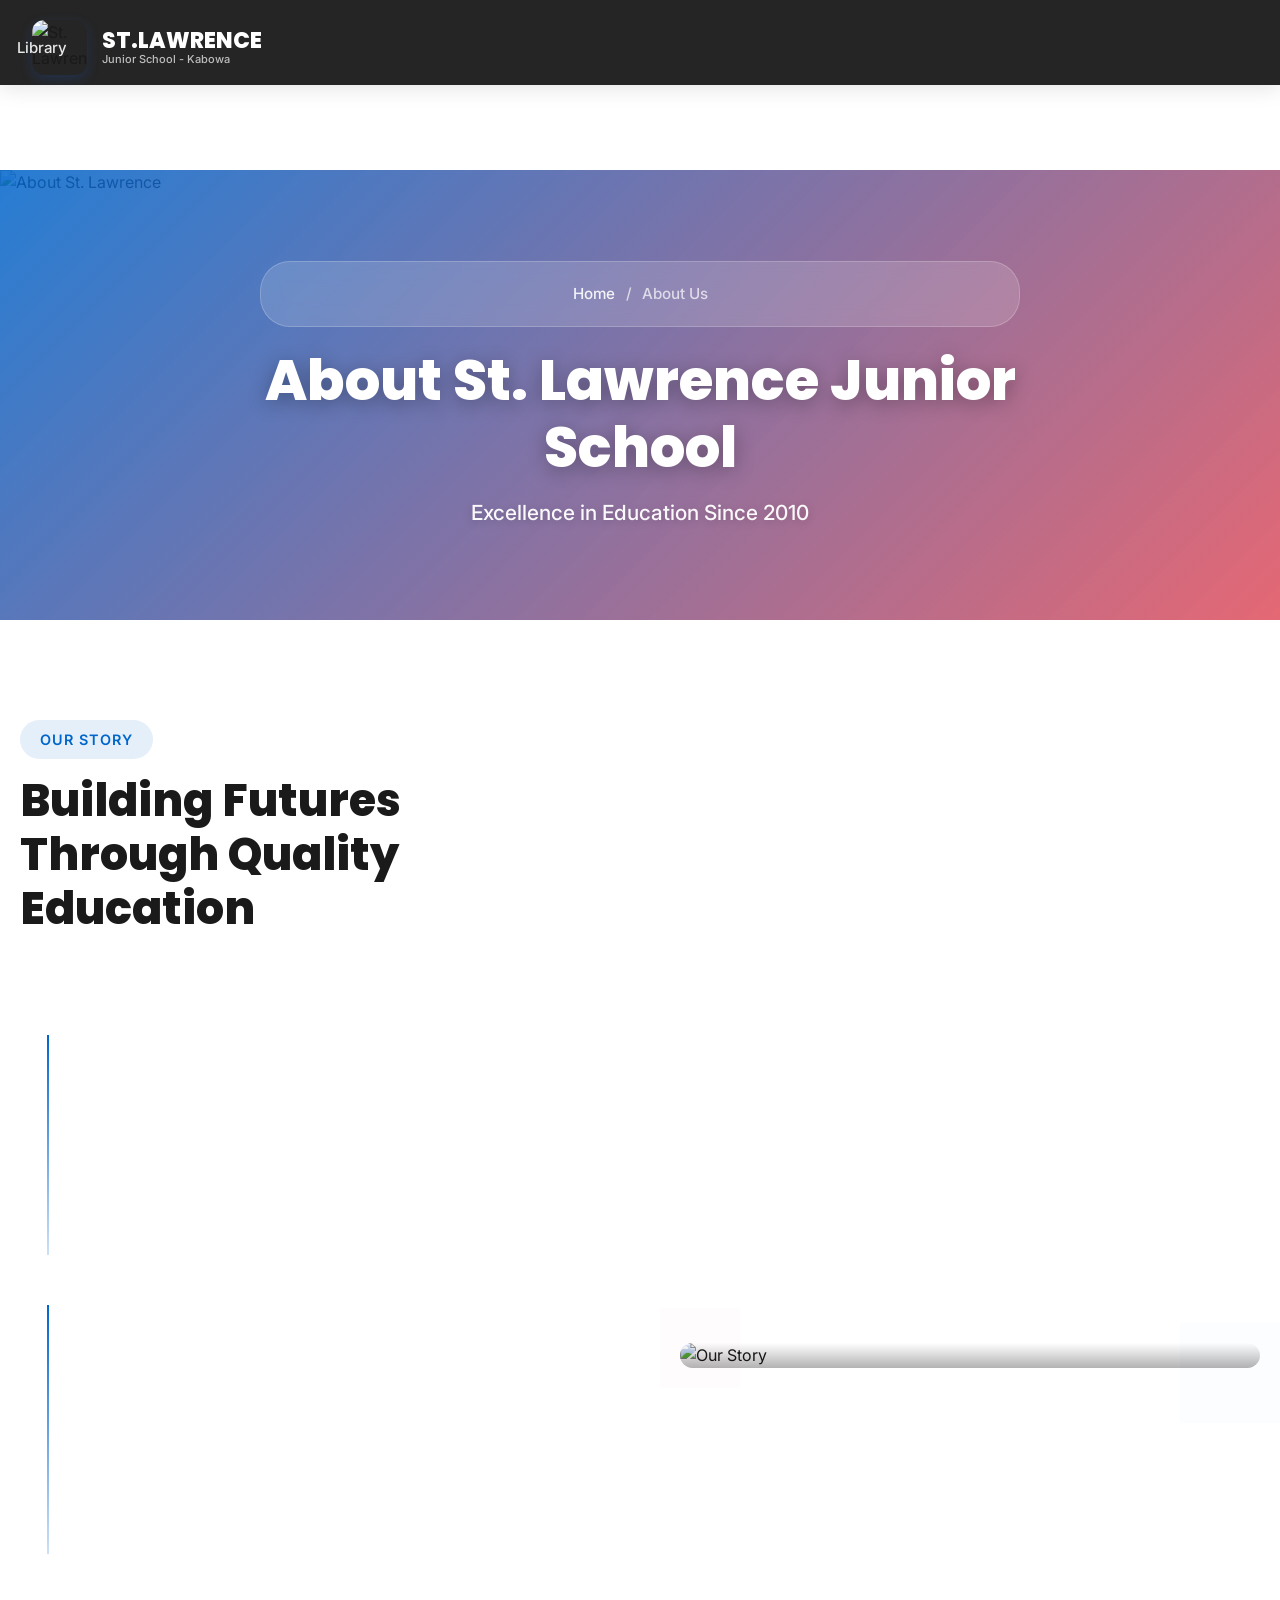
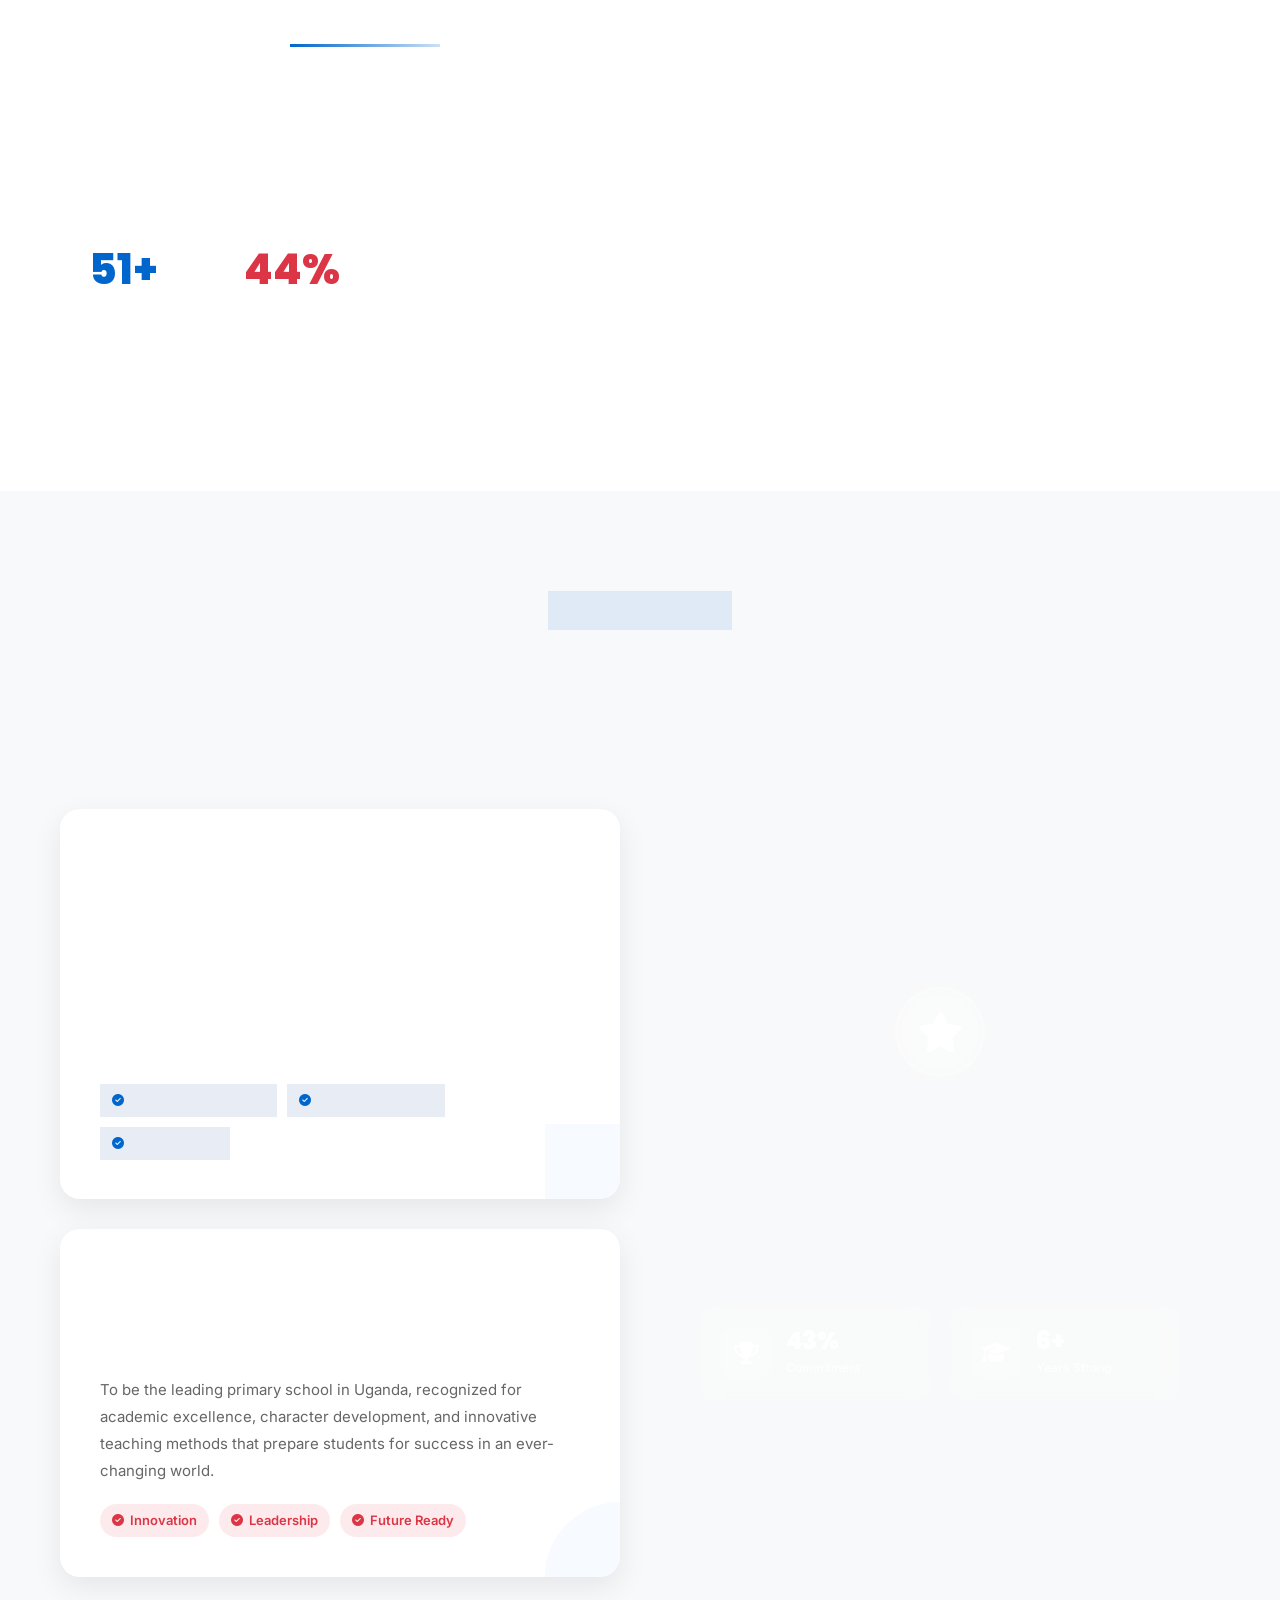
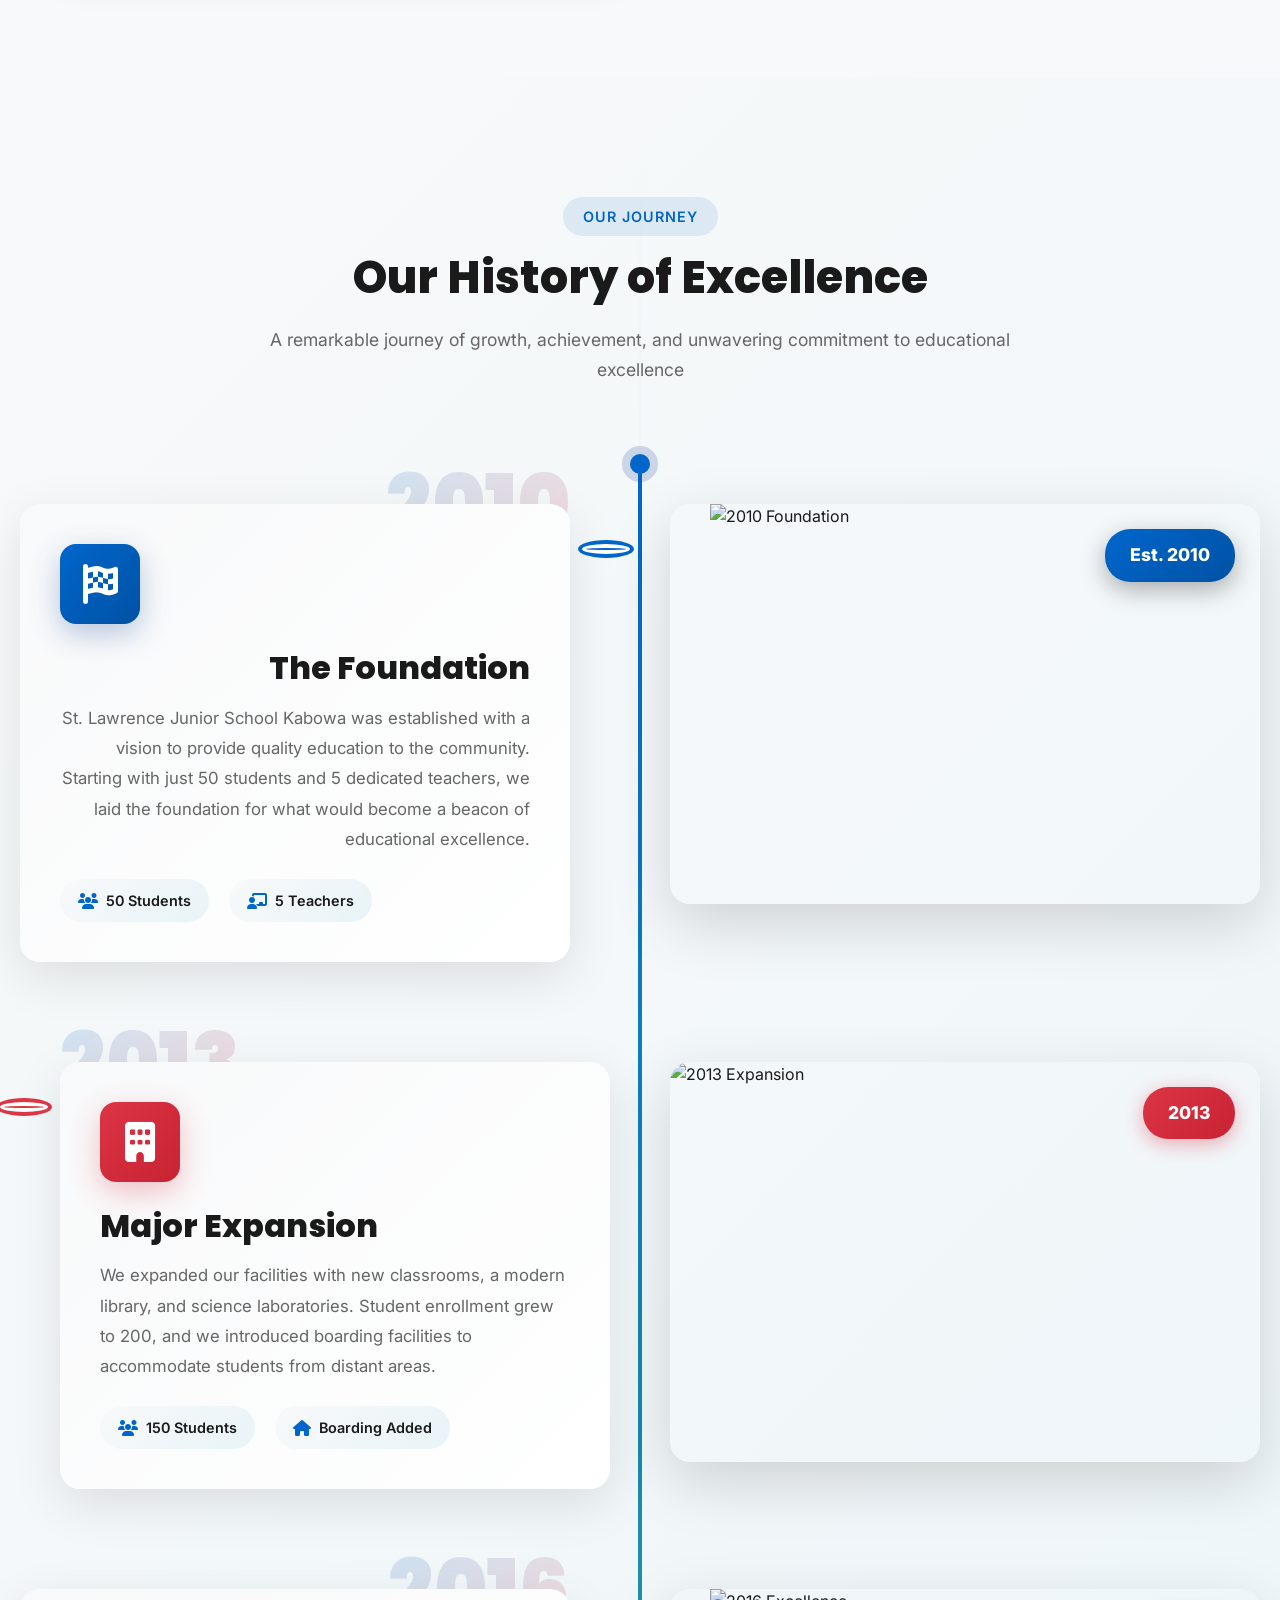
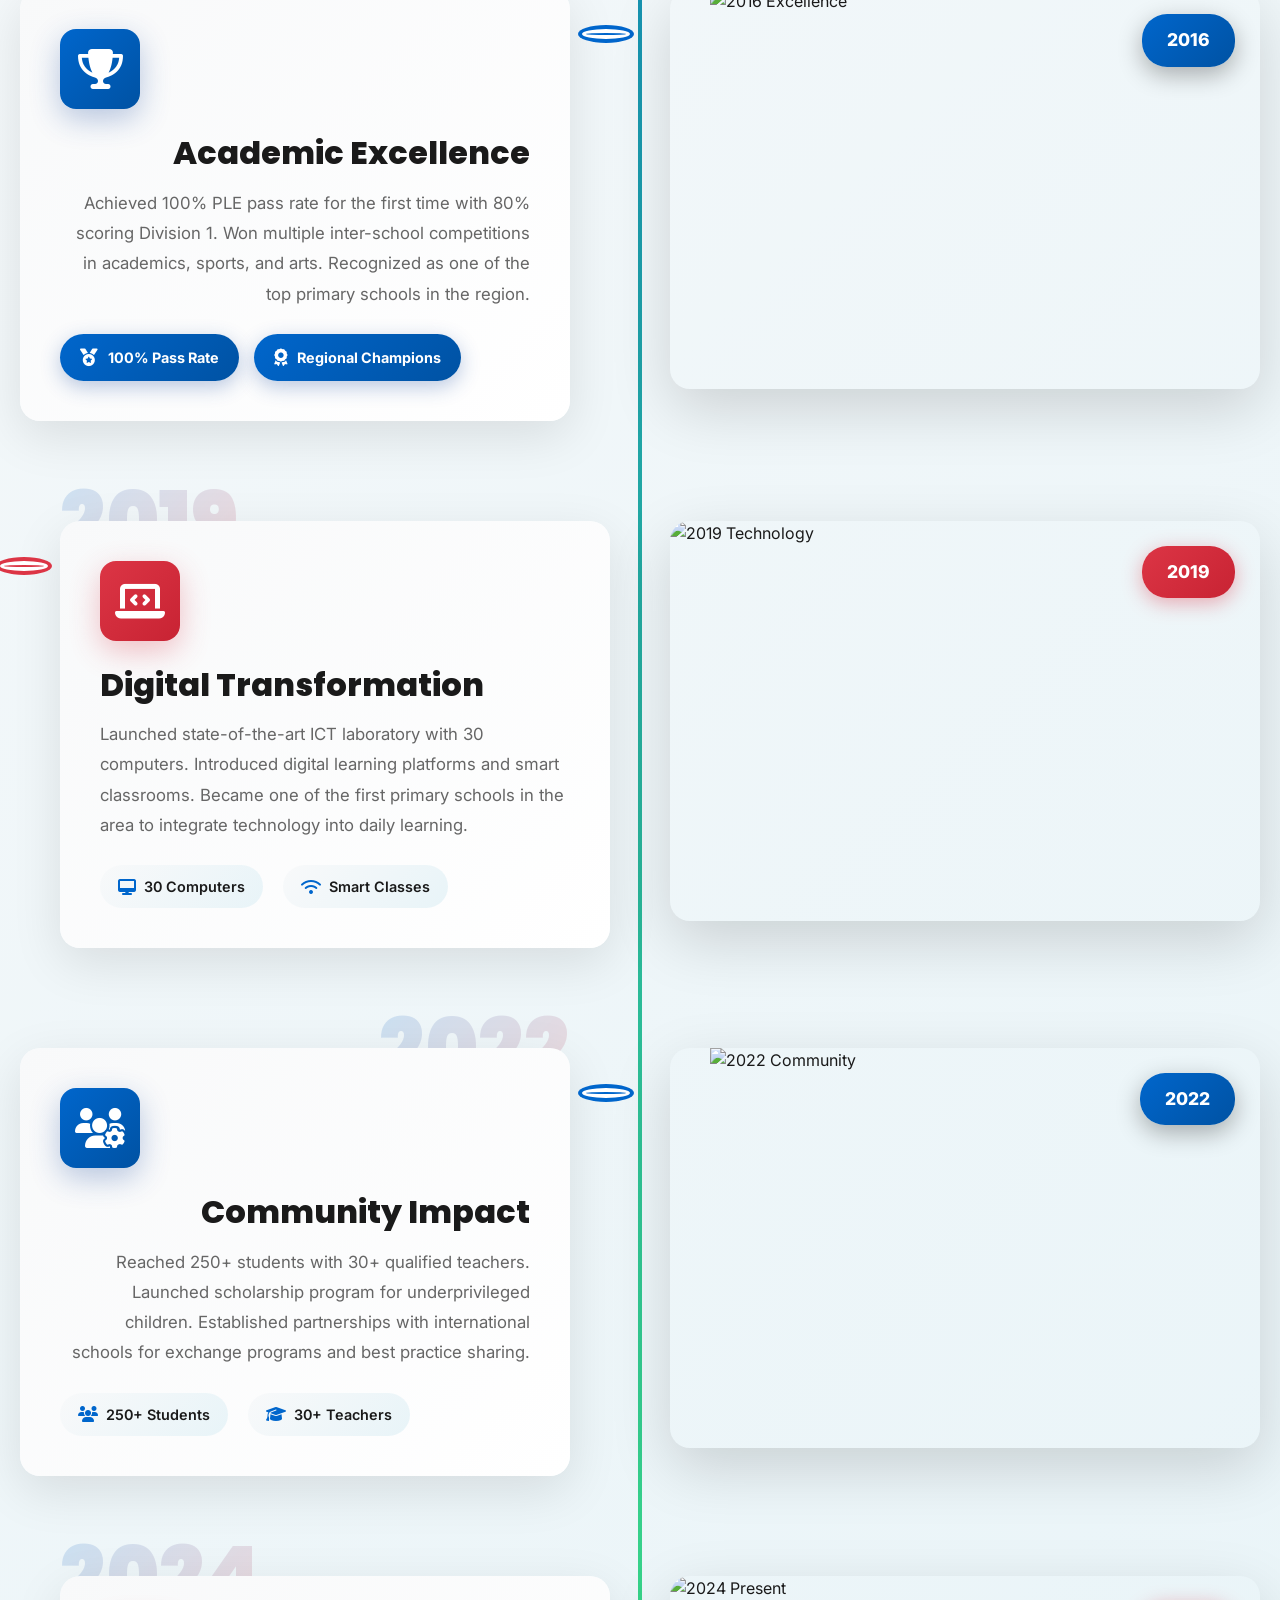
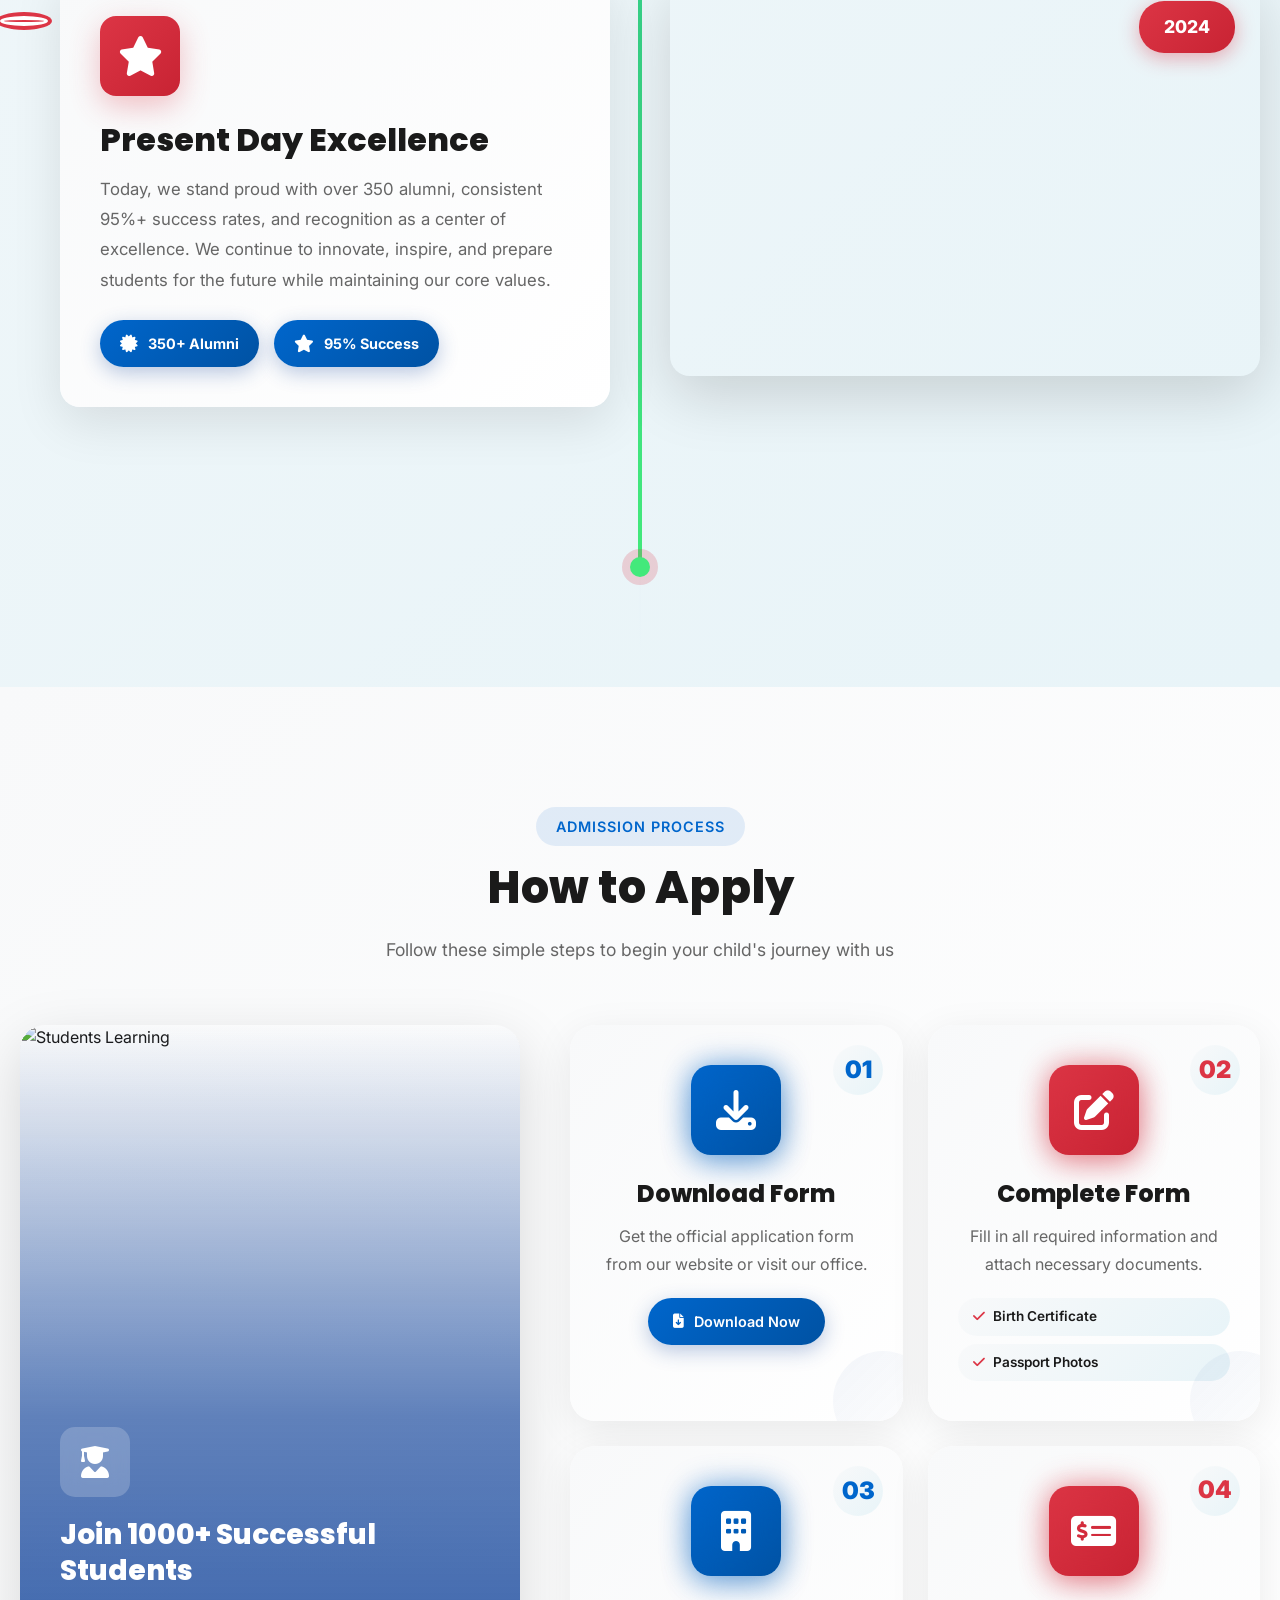
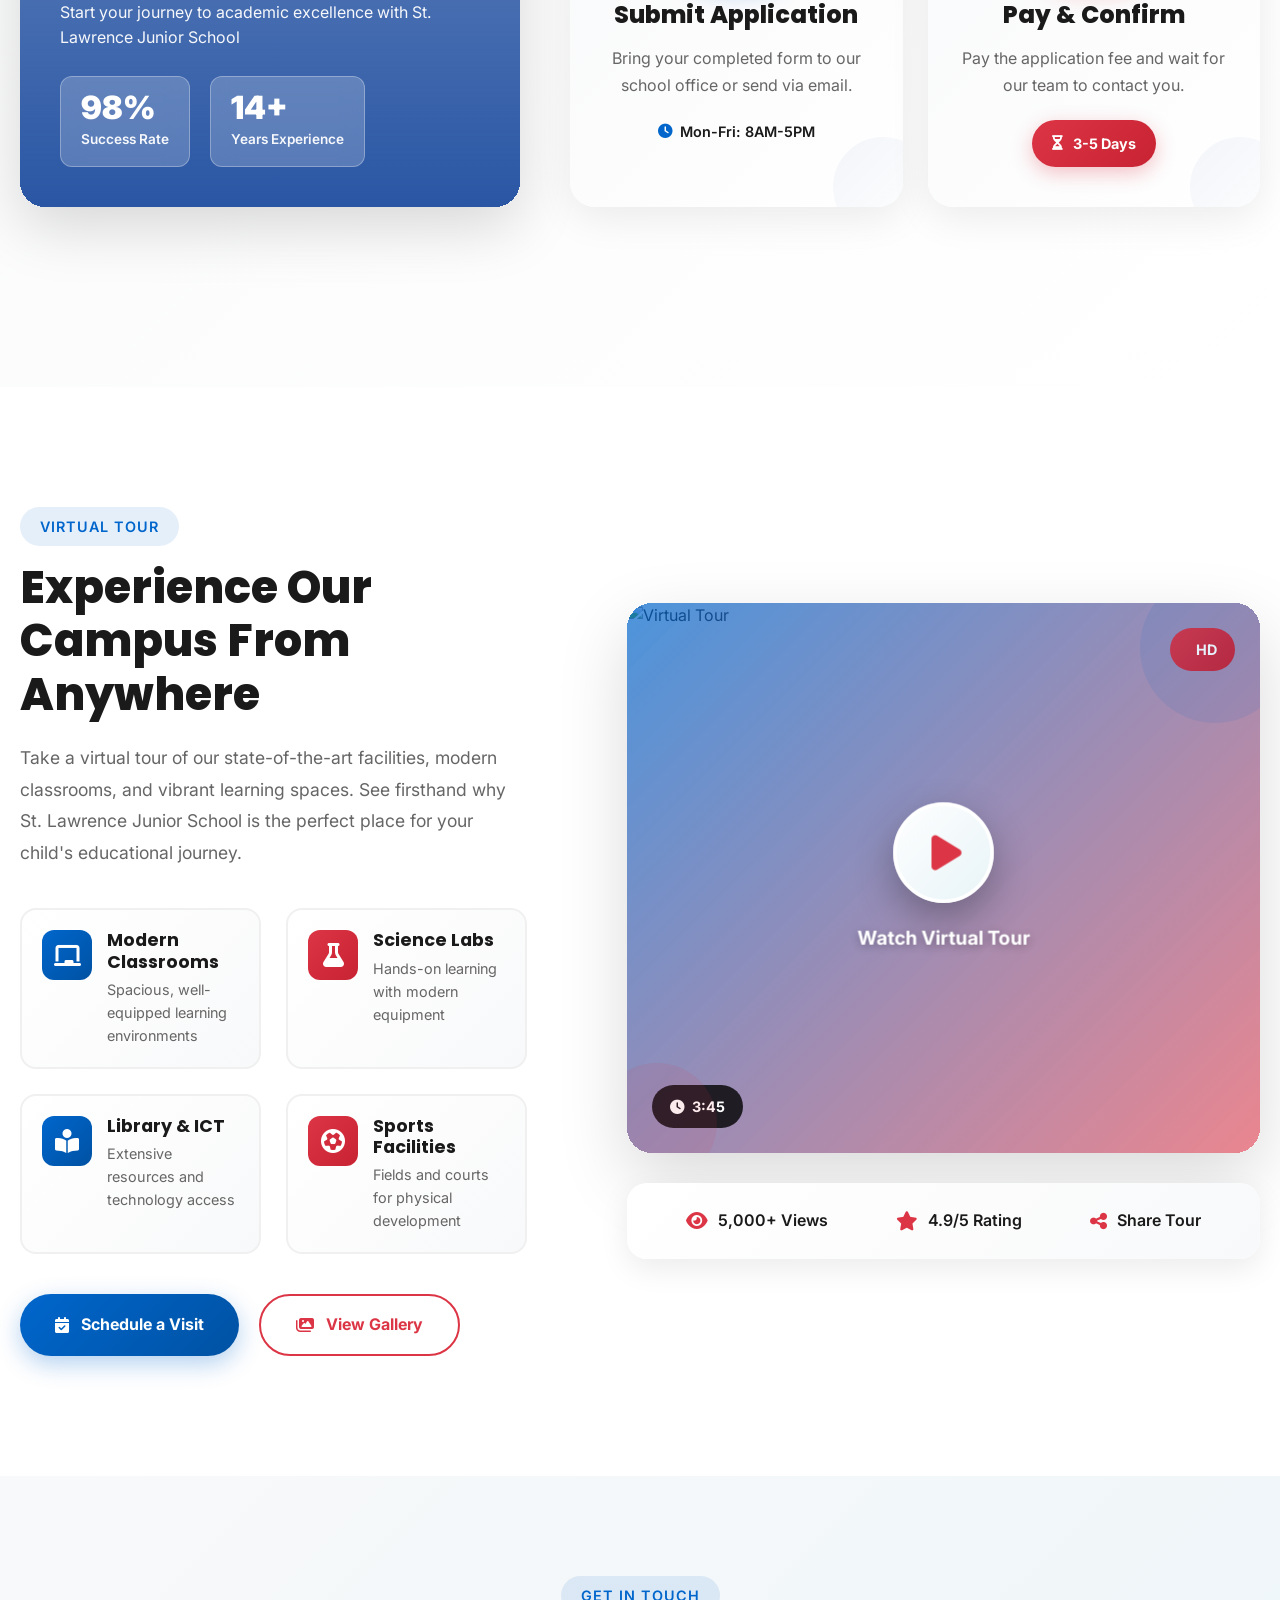
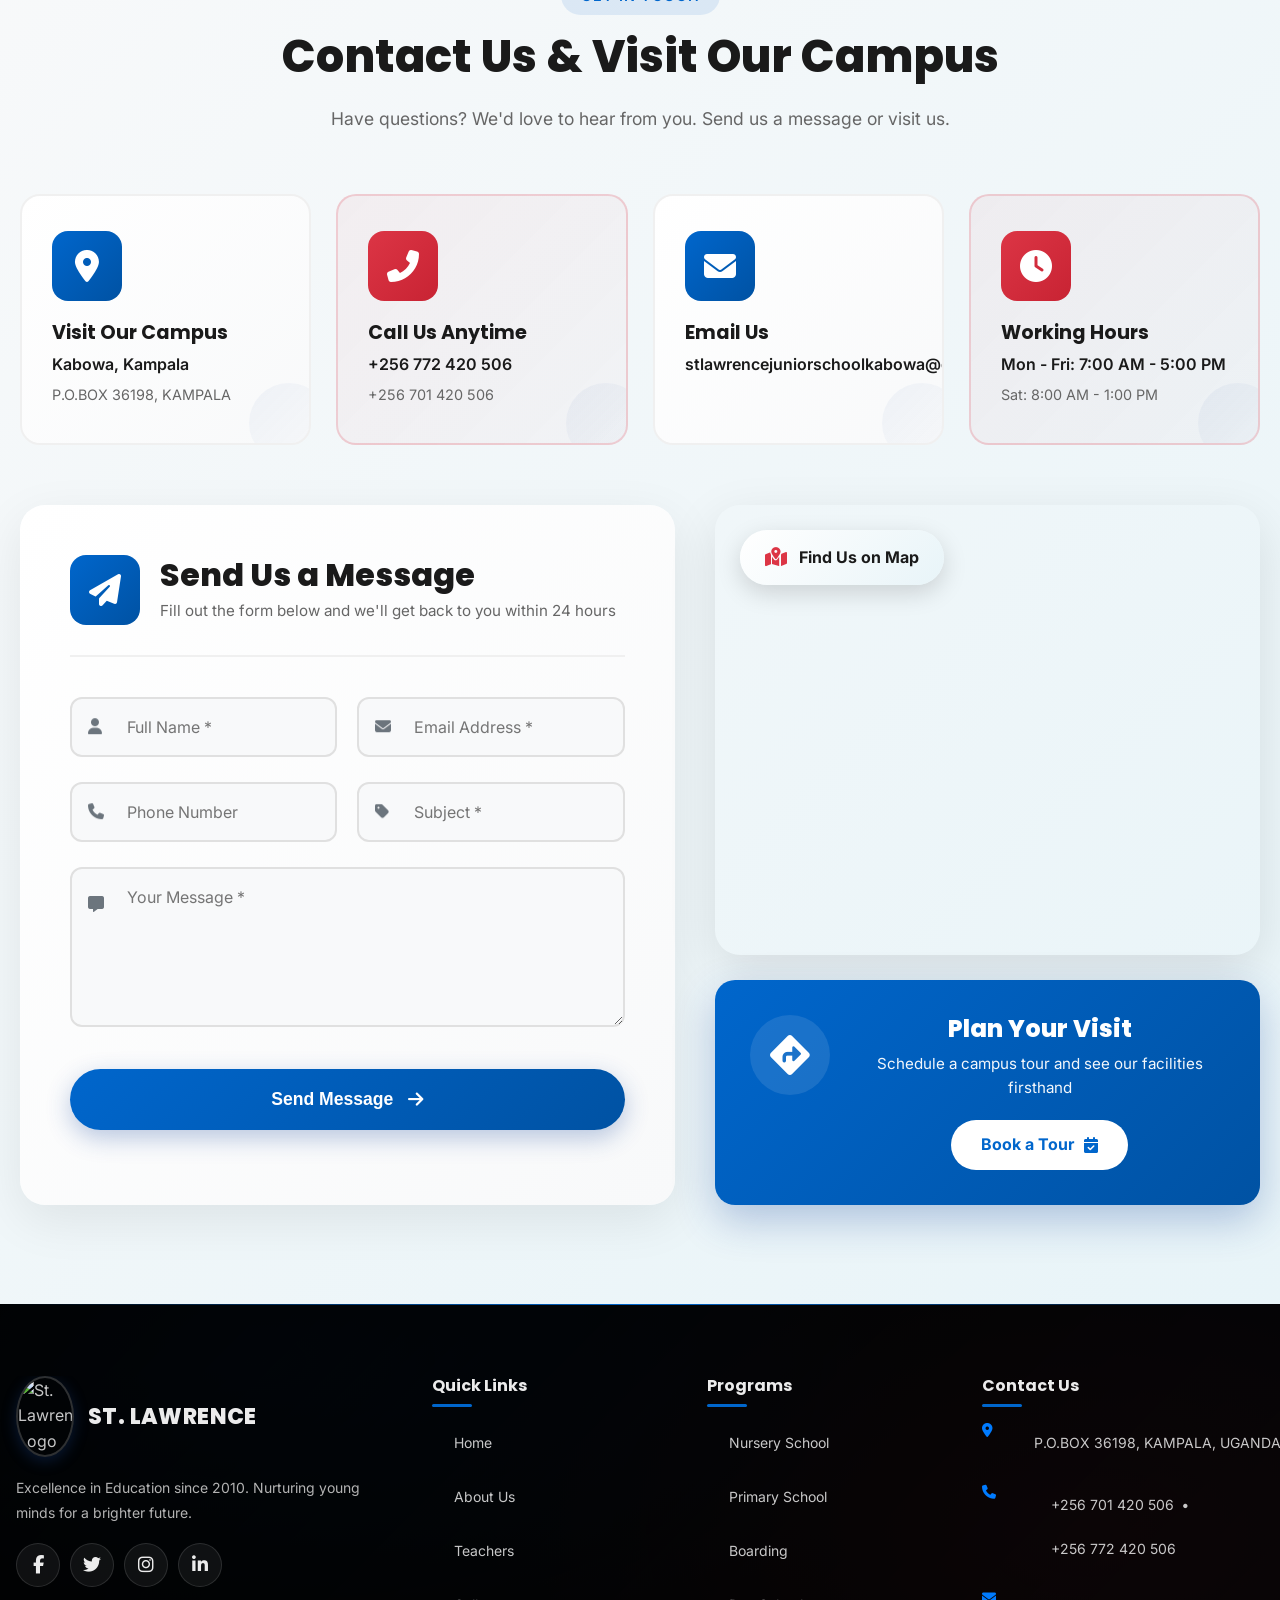
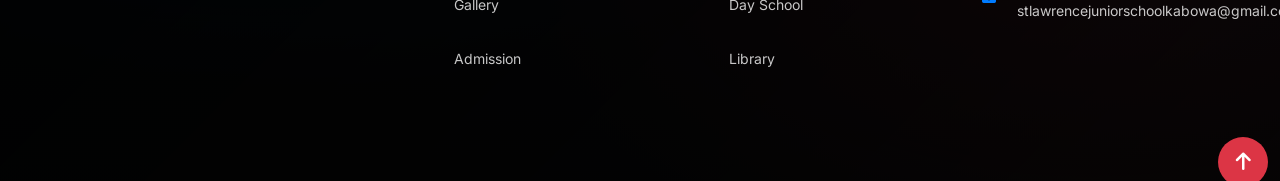
==== commit c86f616e: "AGGRESSIVE anti-shake fix for mobile devices - Created anti-shake-mobile.css with nuclear-level anim" ====
--- a/frontend/About-redesign.html
+++ b/frontend/About-redesign.html
@@ -35,6 +35,9 @@
     
     <!-- Hamburger Menu Fixes -->
     <link rel="stylesheet" href="../css/hamburger-fixes.css?v=1.0">
+    
+    <!-- Anti-Shake Mobile CSS (Aggressive Fix) -->
+    <link rel="stylesheet" href="../css/anti-shake-mobile.css?v=1.0">
 
     <!-- About page responsive cleanup -->
     <link rel="stylesheet" href="../css/about-responsive.css?v=1.0">
@@ -1131,6 +1134,9 @@
     <!-- Hamburger Menu Functionality Fix -->
     <script src="../js/hamburger-menu-fix.js"></script>
     
+    <!-- Anti-Shake Enforcer (Aggressive Animation Blocker) -->
+    <script src="../js/anti-shake-enforcer.js"></script>
+    
     <!-- API Integration -->
     <script src="../js/api-config.js"></script>
     <script src="../js/custom-alerts.js"></script>
--- a/css/anti-shake-mobile.css
+++ b/css/anti-shake-mobile.css
@@ -0,0 +1,387 @@
+/* ========================================
+   ANTI-SHAKE MOBILE CSS
+   St. Lawrence Junior School - Kabowa
+   
+   AGGRESSIVE FIX for all shaking/jittery animations
+   This CSS completely eliminates shaking on mobile devices
+   ======================================== */
+
+/* ========== GLOBAL ANTI-SHAKE RULES ========== */
+@media (max-width: 768px) {
+    
+    /* ========== FORCE STABLE RENDERING ========== */
+    * {
+        /* Force hardware acceleration for ALL elements */
+        -webkit-transform: translate3d(0, 0, 0) !important;
+        transform: translate3d(0, 0, 0) !important;
+        -webkit-backface-visibility: hidden !important;
+        backface-visibility: hidden !important;
+        -webkit-perspective: 1000px !important;
+        perspective: 1000px !important;
+        
+        /* Disable ALL animations and transitions */
+        -webkit-animation: none !important;
+        animation: none !important;
+        -webkit-transition: none !important;
+        transition: none !important;
+        
+        /* Force stable positioning */
+        will-change: auto !important;
+    }
+    
+    /* ========== COMPLETELY DISABLE HOVER EFFECTS ========== */
+    *:hover,
+    *:focus,
+    *:active {
+        -webkit-transform: translate3d(0, 0, 0) !important;
+        transform: translate3d(0, 0, 0) !important;
+        -webkit-animation: none !important;
+        animation: none !important;
+        -webkit-transition: none !important;
+        transition: none !important;
+    }
+    
+    /* ========== DISABLE ALL SCALE TRANSFORMS ========== */
+    * {
+        -webkit-transform: translate3d(0, 0, 0) scale(1) !important;
+        transform: translate3d(0, 0, 0) scale(1) !important;
+    }
+    
+    /* ========== SPECIFIC ELEMENT FIXES ========== */
+    
+    /* Images - Complete stability */
+    img,
+    picture,
+    svg {
+        -webkit-transform: translate3d(0, 0, 0) !important;
+        transform: translate3d(0, 0, 0) !important;
+        -webkit-animation: none !important;
+        animation: none !important;
+        -webkit-transition: none !important;
+        transition: none !important;
+        -webkit-filter: none !important;
+        filter: none !important;
+        will-change: auto !important;
+        position: relative !important;
+    }
+    
+    /* Icons - Force stability */
+    i,
+    .icon,
+    .fa,
+    .fas,
+    .far,
+    .fab,
+    .fal {
+        -webkit-transform: translate3d(0, 0, 0) !important;
+        transform: translate3d(0, 0, 0) !important;
+        -webkit-animation: none !important;
+        animation: none !important;
+        -webkit-transition: none !important;
+        transition: none !important;
+        display: inline-block !important;
+        vertical-align: middle !important;
+    }
+    
+    /* Buttons and Interactive Elements */
+    button,
+    .btn,
+    .button,
+    a,
+    input,
+    textarea,
+    select {
+        -webkit-transform: translate3d(0, 0, 0) !important;
+        transform: translate3d(0, 0, 0) !important;
+        -webkit-animation: none !important;
+        animation: none !important;
+        -webkit-transition: opacity 0.1s ease !important;
+        transition: opacity 0.1s ease !important;
+    }
+    
+    /* Cards and Containers */
+    .card,
+    .program-card,
+    .subject-card,
+    .gallery-card,
+    .stat-card,
+    .feature-card,
+    .testimonial-card,
+    .history-card,
+    .value-card,
+    .info-card,
+    .process-step-card {
+        -webkit-transform: translate3d(0, 0, 0) !important;
+        transform: translate3d(0, 0, 0) !important;
+        -webkit-animation: none !important;
+        animation: none !important;
+        -webkit-transition: none !important;
+        transition: none !important;
+    }
+    
+    /* ========== FLOATING ELEMENTS - ULTRA STABLE ========== */
+    .chat-button,
+    .back-to-top,
+    .hamburger {
+        -webkit-transform: translate3d(0, 0, 0) !important;
+        transform: translate3d(0, 0, 0) !important;
+        -webkit-animation: none !important;
+        animation: none !important;
+        -webkit-transition: opacity 0.1s ease !important;
+        transition: opacity 0.1s ease !important;
+        position: fixed !important;
+        will-change: opacity !important;
+    }
+    
+    /* ========== NAVIGATION ELEMENTS ========== */
+    .nav-menu,
+    .navbar,
+    .header,
+    .logo {
+        -webkit-transform: translate3d(0, 0, 0) !important;
+        transform: translate3d(0, 0, 0) !important;
+        -webkit-animation: none !important;
+        animation: none !important;
+        -webkit-transition: none !important;
+        transition: none !important;
+    }
+    
+    /* ========== DISABLE AOS ANIMATIONS COMPLETELY ========== */
+    [data-aos],
+    .aos-animate,
+    .aos-init {
+        -webkit-transform: translate3d(0, 0, 0) !important;
+        transform: translate3d(0, 0, 0) !important;
+        -webkit-animation: none !important;
+        animation: none !important;
+        -webkit-transition: none !important;
+        transition: none !important;
+        opacity: 1 !important;
+        visibility: visible !important;
+    }
+    
+    /* ========== DISABLE KEYFRAME ANIMATIONS ========== */
+    @-webkit-keyframes * {
+        0%, 100% {
+            -webkit-transform: translate3d(0, 0, 0) !important;
+            transform: translate3d(0, 0, 0) !important;
+        }
+    }
+    
+    @keyframes * {
+        0%, 100% {
+            -webkit-transform: translate3d(0, 0, 0) !important;
+            transform: translate3d(0, 0, 0) !important;
+        }
+    }
+    
+    /* ========== SPECIFIC PROBLEMATIC SELECTORS ========== */
+    
+    /* Gallery items */
+    .gallery-item,
+    .gallery-masonry-item,
+    .gallery-preview-item {
+        -webkit-transform: translate3d(0, 0, 0) !important;
+        transform: translate3d(0, 0, 0) !important;
+    }
+    
+    /* Hero elements */
+    .hero,
+    .hero-content,
+    .hero-image,
+    .hero-title,
+    .hero-description {
+        -webkit-transform: translate3d(0, 0, 0) !important;
+        transform: translate3d(0, 0, 0) !important;
+    }
+    
+    /* Form elements */
+    .form-input,
+    .form-group,
+    .contact-form,
+    .modern-contact-form {
+        -webkit-transform: translate3d(0, 0, 0) !important;
+        transform: translate3d(0, 0, 0) !important;
+    }
+    
+    /* Video elements */
+    video,
+    .video-container,
+    .video-thumbnail {
+        -webkit-transform: translate3d(0, 0, 0) !important;
+        transform: translate3d(0, 0, 0) !important;
+        -webkit-animation: none !important;
+        animation: none !important;
+    }
+    
+    /* ========== OVERRIDE ALL HOVER TRANSFORMS ========== */
+    .gallery-card:hover img,
+    .gallery-card:hover .category-tag,
+    .subject-card:hover .subject-image img,
+    .program-card:hover,
+    .why-card:hover .why-icon,
+    .photo-container:hover .director-image,
+    .value-card:hover .value-icon,
+    .history-card:hover .history-icon,
+    .history-image:hover img,
+    .video-thumbnail:hover img,
+    .play-button:hover,
+    .teacher-card:hover,
+    .nav-btn:hover,
+    .calendar-date:hover,
+    .indicator:hover {
+        -webkit-transform: translate3d(0, 0, 0) !important;
+        transform: translate3d(0, 0, 0) !important;
+        -webkit-animation: none !important;
+        animation: none !important;
+        -webkit-transition: none !important;
+        transition: none !important;
+    }
+    
+    /* ========== DISABLE PSEUDO-ELEMENT ANIMATIONS ========== */
+    *::before,
+    *::after {
+        -webkit-transform: translate3d(0, 0, 0) !important;
+        transform: translate3d(0, 0, 0) !important;
+        -webkit-animation: none !important;
+        animation: none !important;
+        -webkit-transition: none !important;
+        transition: none !important;
+    }
+    
+    /* ========== FORCE STABLE SCROLLING ========== */
+    html,
+    body {
+        -webkit-overflow-scrolling: touch !important;
+        scroll-behavior: auto !important;
+    }
+    
+    /* ========== DISABLE PARALLAX AND COMPLEX EFFECTS ========== */
+    .parallax,
+    .parallax-element,
+    .background-parallax {
+        -webkit-transform: translate3d(0, 0, 0) !important;
+        transform: translate3d(0, 0, 0) !important;
+        background-attachment: scroll !important;
+    }
+    
+    /* ========== MODAL AND OVERLAY STABILITY ========== */
+    .modal,
+    .overlay,
+    .popup,
+    .lightbox {
+        -webkit-transform: translate3d(0, 0, 0) !important;
+        transform: translate3d(0, 0, 0) !important;
+        -webkit-animation: none !important;
+        animation: none !important;
+    }
+    
+    /* ========== COUNTER ANIMATIONS ========== */
+    .counter,
+    .stat-number,
+    .count-up {
+        -webkit-animation: none !important;
+        animation: none !important;
+    }
+    
+    /* ========== LOADING ANIMATIONS ========== */
+    .loader,
+    .spinner,
+    .loading {
+        -webkit-animation: none !important;
+        animation: none !important;
+    }
+    
+    /* ========== CHATBOT SPECIFIC ========== */
+    .chat-widget,
+    .chat-messages,
+    .chat-input {
+        -webkit-transform: translate3d(0, 0, 0) !important;
+        transform: translate3d(0, 0, 0) !important;
+        -webkit-animation: none !important;
+        animation: none !important;
+    }
+}
+
+/* ========== WEBKIT SPECIFIC ANTI-SHAKE ========== */
+@media (max-width: 768px) {
+    @supports (-webkit-touch-callout: none) {
+        /* iOS Safari specific */
+        * {
+            -webkit-transform: translate3d(0, 0, 0) !important;
+            -webkit-backface-visibility: hidden !important;
+            -webkit-perspective: 1000px !important;
+            -webkit-animation: none !important;
+            -webkit-transition: none !important;
+        }
+    }
+}
+
+/* ========== ANDROID CHROME SPECIFIC ========== */
+@media (max-width: 768px) {
+    @supports (display: -webkit-box) {
+        * {
+            transform: translateZ(0) !important;
+            -webkit-transform: translateZ(0) !important;
+        }
+    }
+}
+
+/* ========== EMERGENCY OVERRIDE FOR PERSISTENT SHAKING ========== */
+@media (max-width: 768px) {
+    /* Nuclear option - disable ALL CSS transforms and animations */
+    * {
+        -webkit-transform: none !important;
+        transform: none !important;
+        -webkit-animation-name: none !important;
+        animation-name: none !important;
+        -webkit-animation-duration: 0s !important;
+        animation-duration: 0s !important;
+        -webkit-transition-duration: 0s !important;
+        transition-duration: 0s !important;
+    }
+    
+    /* Only allow opacity transitions for essential UI feedback */
+    .chat-button,
+    .back-to-top,
+    .hamburger,
+    .btn,
+    button {
+        -webkit-transition: opacity 0.1s linear !important;
+        transition: opacity 0.1s linear !important;
+    }
+}
+
+/* ========== PERFORMANCE OPTIMIZATIONS ========== */
+@media (max-width: 768px) {
+    /* Optimize rendering layers */
+    .hero,
+    .section,
+    .footer,
+    .header {
+        contain: layout style paint !important;
+    }
+    
+    /* Optimize image rendering */
+    img {
+        image-rendering: -webkit-optimize-contrast !important;
+        image-rendering: optimize-contrast !important;
+    }
+    
+    /* Disable expensive CSS properties */
+    * {
+        box-shadow: none !important;
+        text-shadow: none !important;
+        -webkit-filter: none !important;
+        filter: none !important;
+        backdrop-filter: none !important;
+        -webkit-backdrop-filter: none !important;
+    }
+    
+    /* Keep only essential shadows */
+    .chat-button,
+    .back-to-top,
+    .hamburger {
+        box-shadow: 0 2px 8px rgba(0, 0, 0, 0.2) !important;
+    }
+}
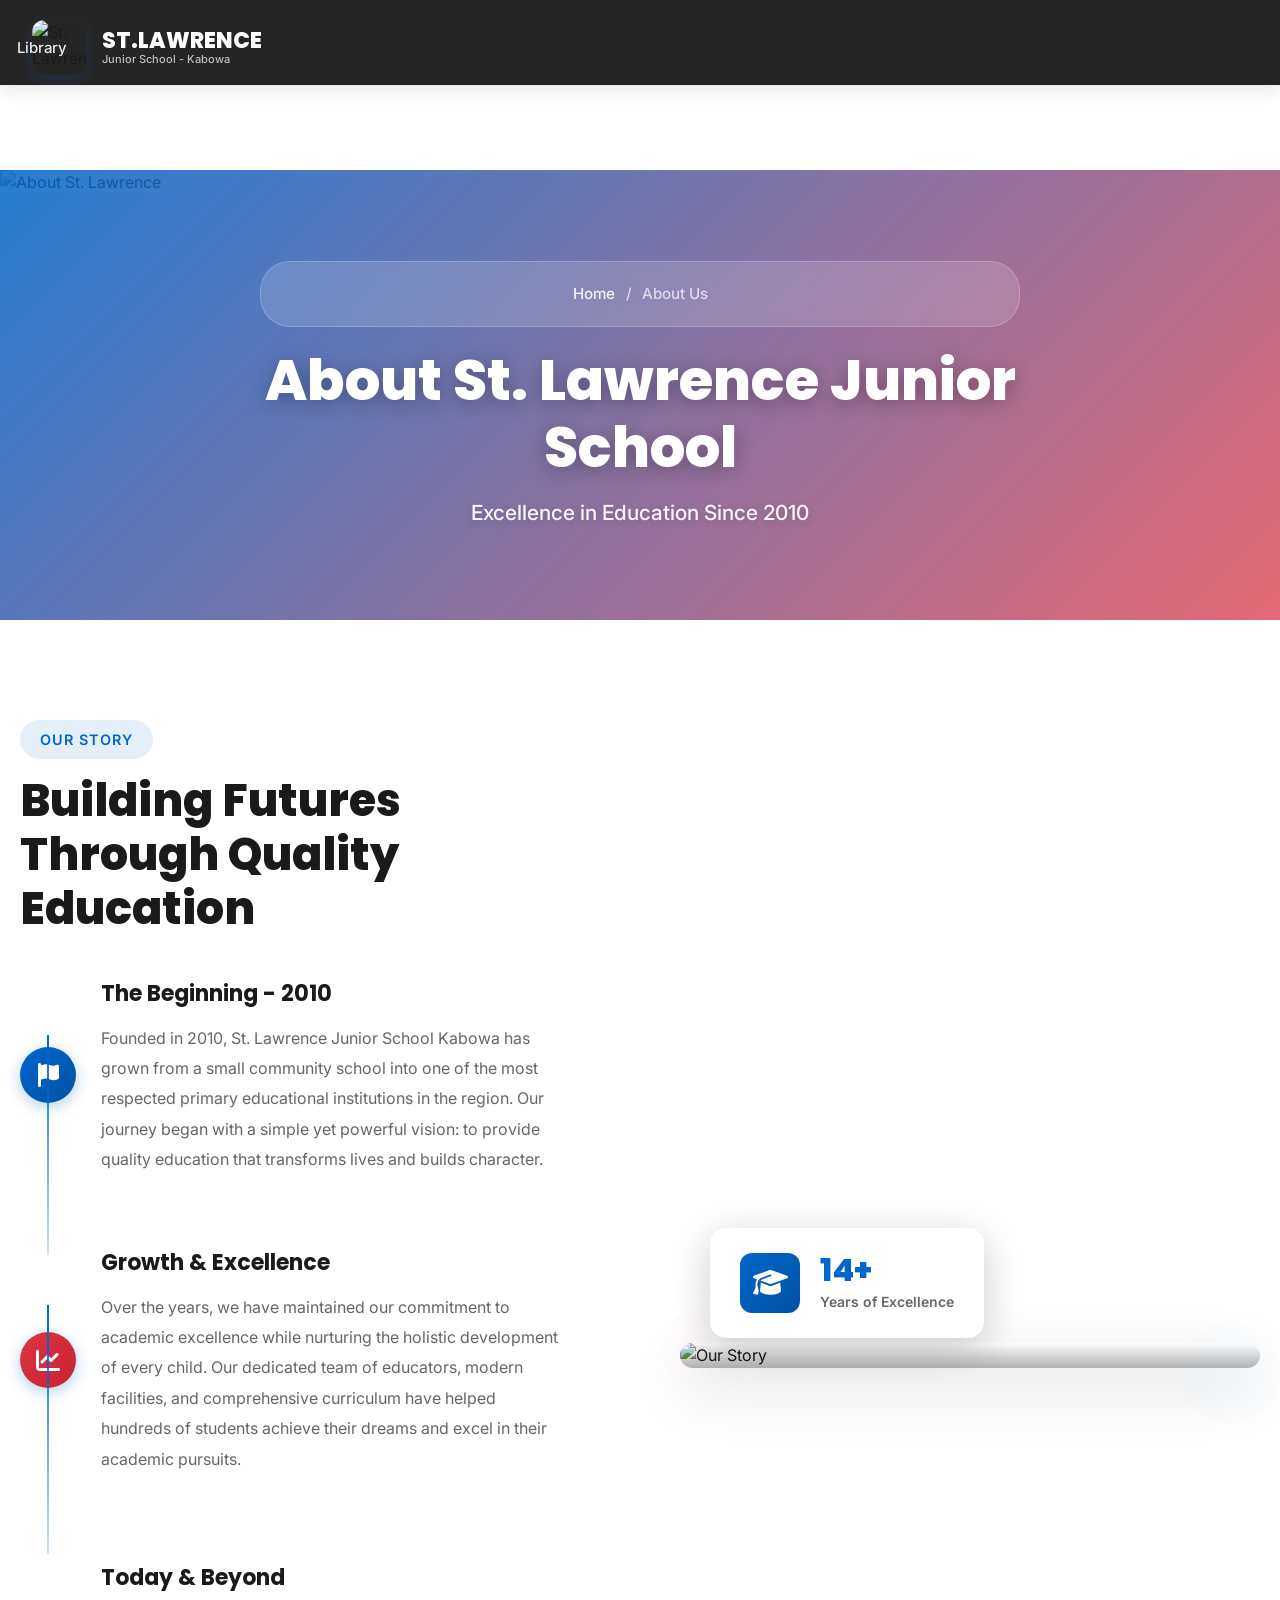
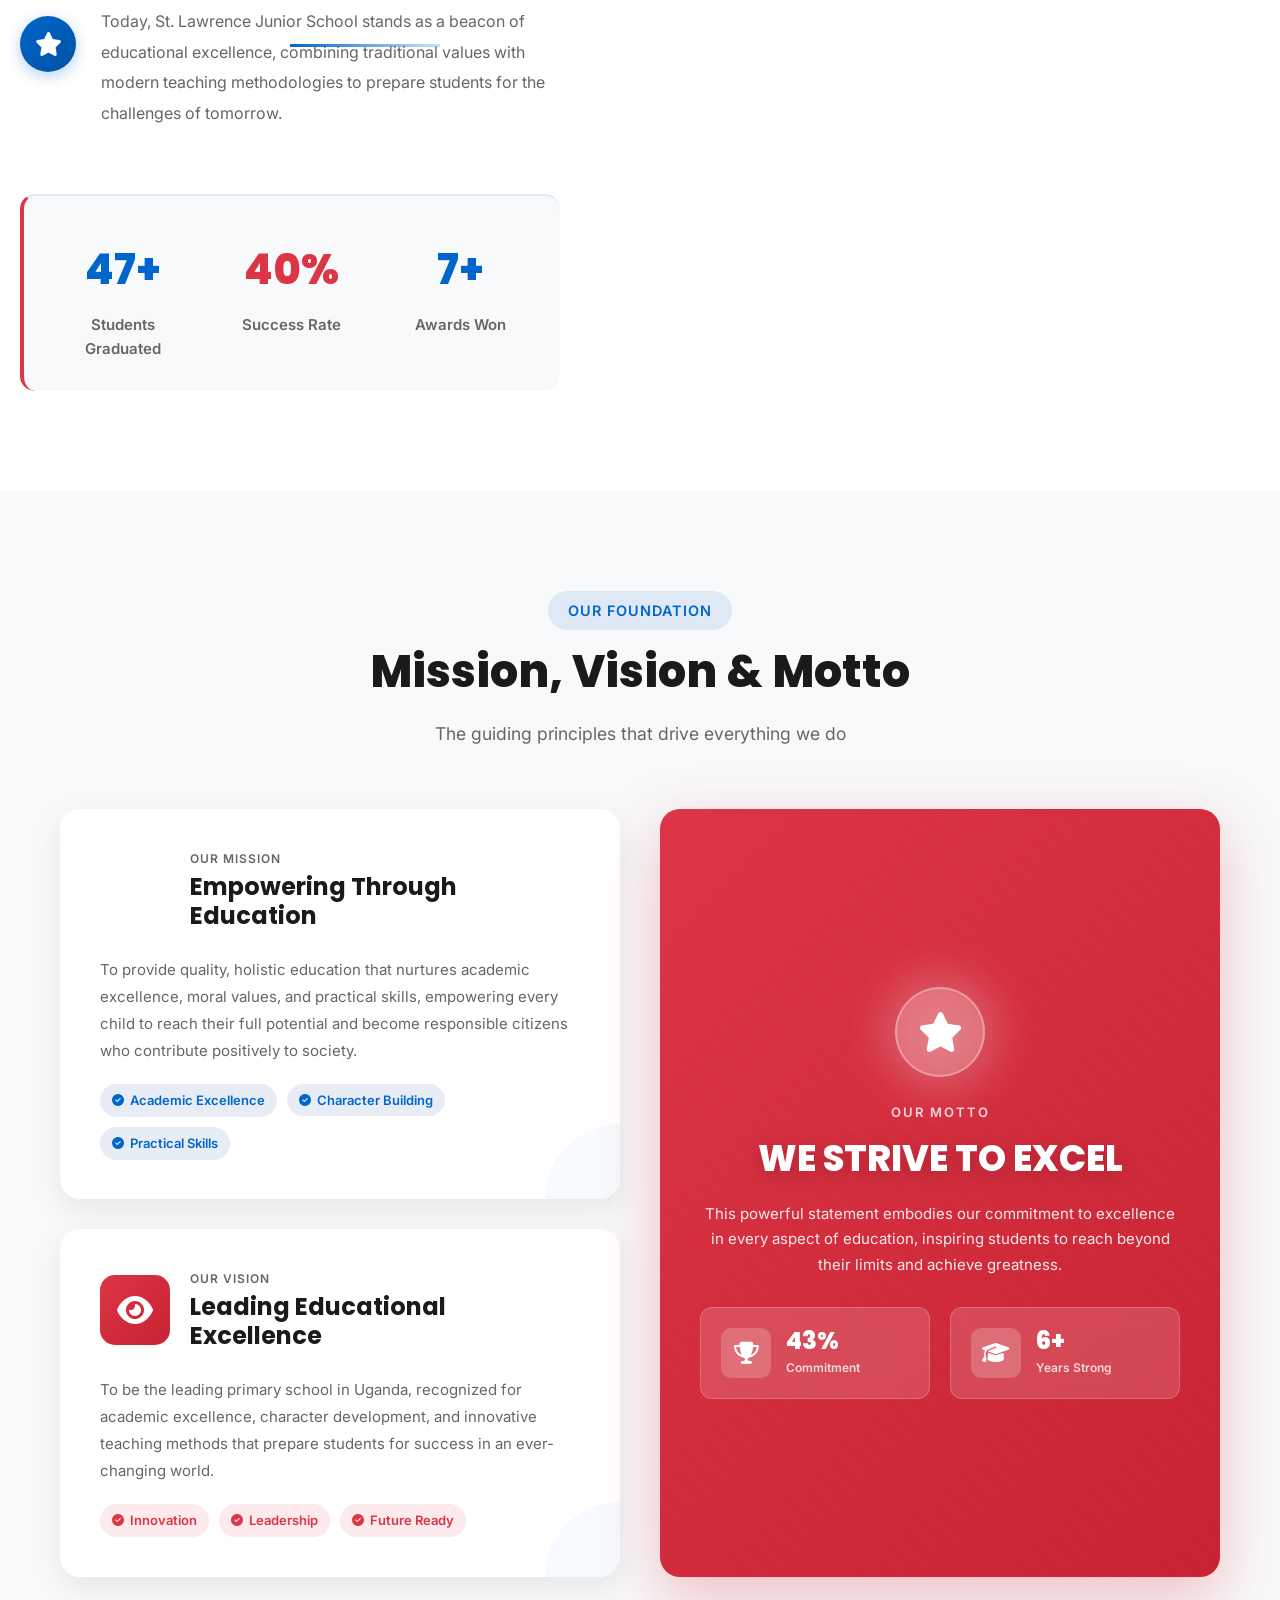
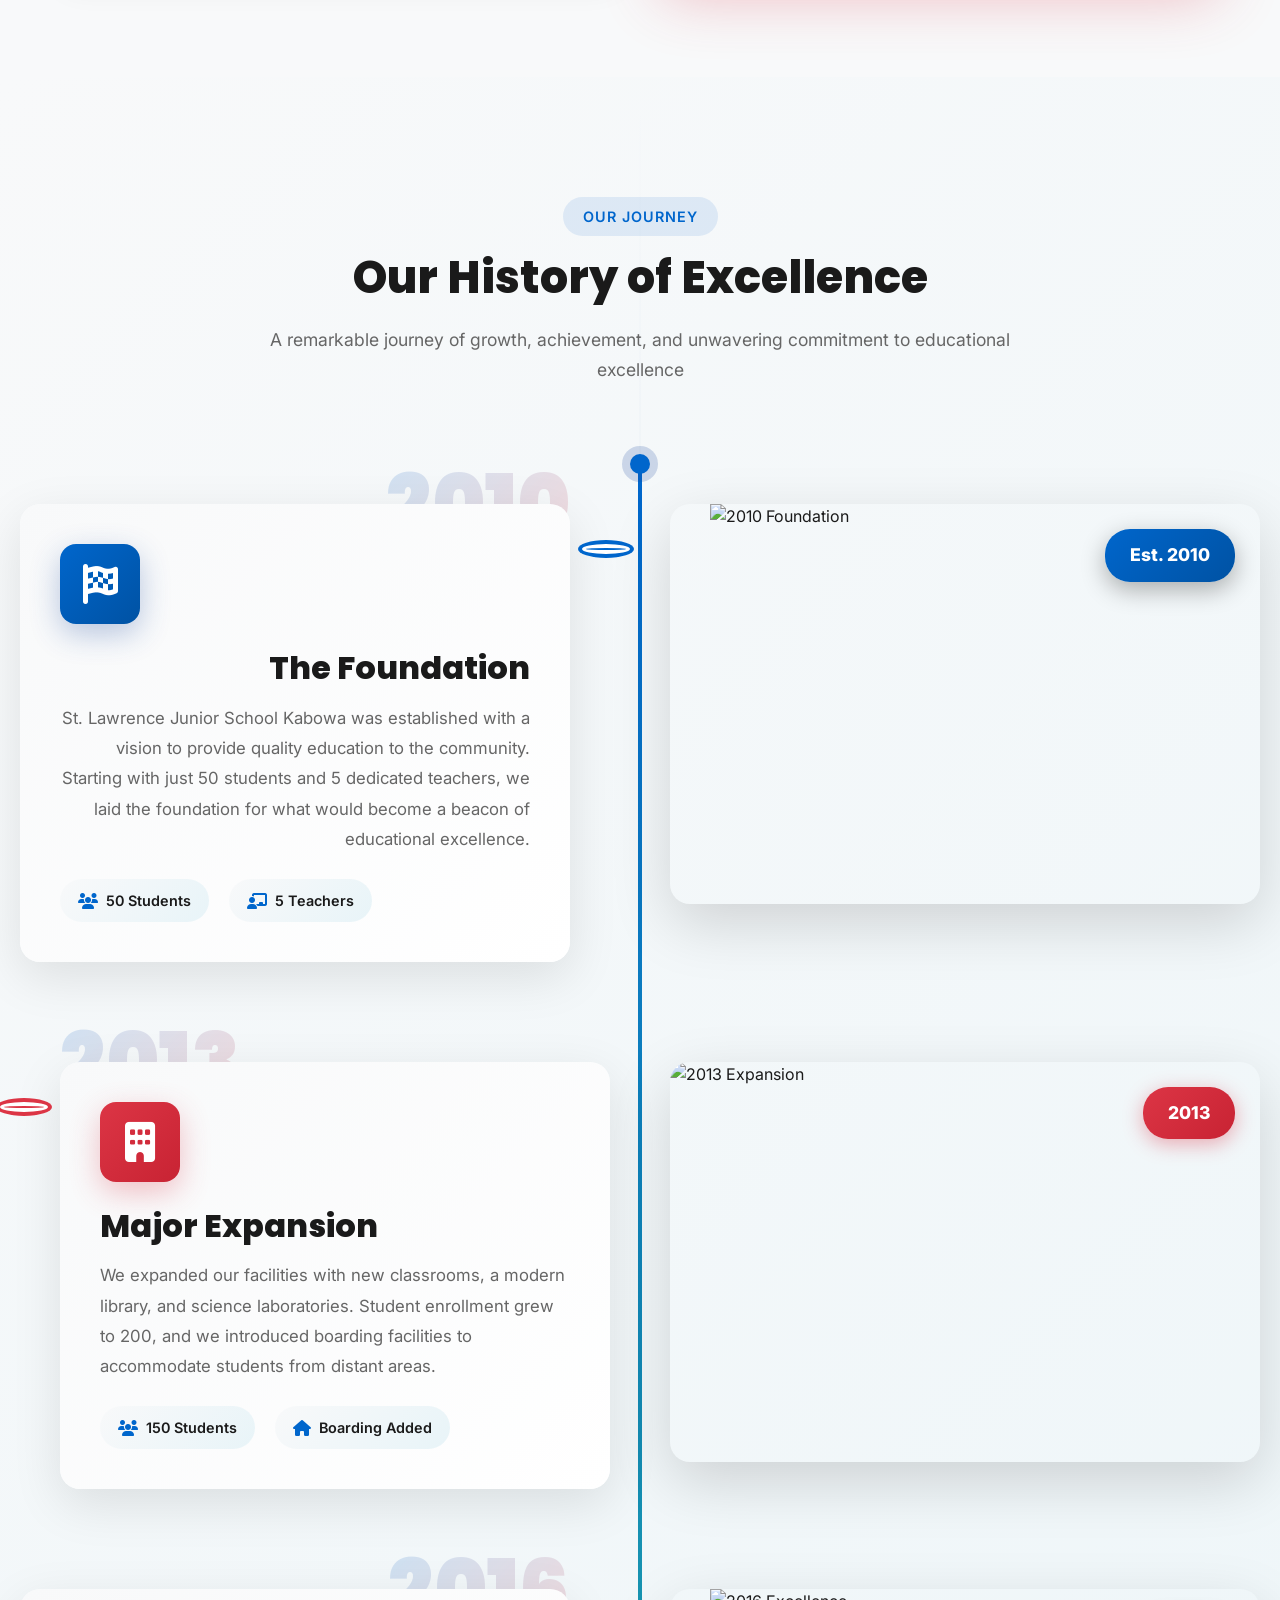
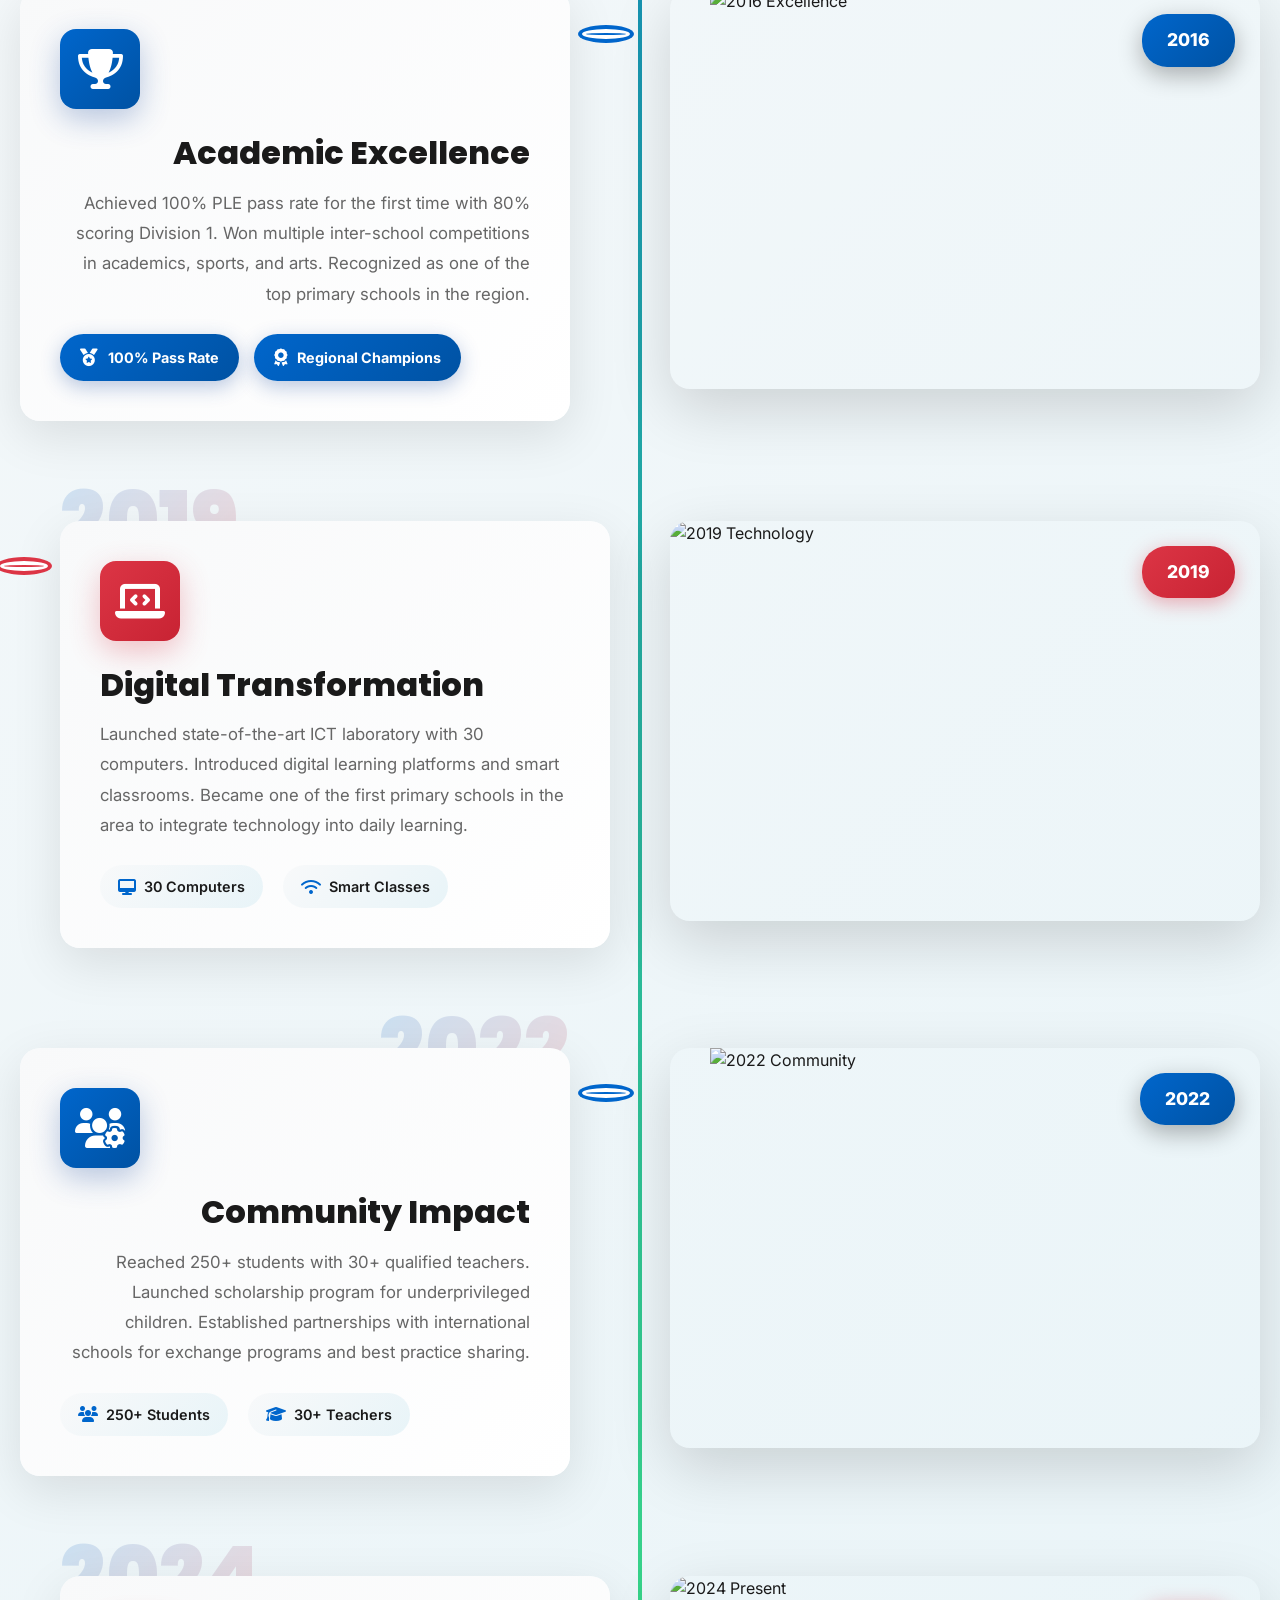
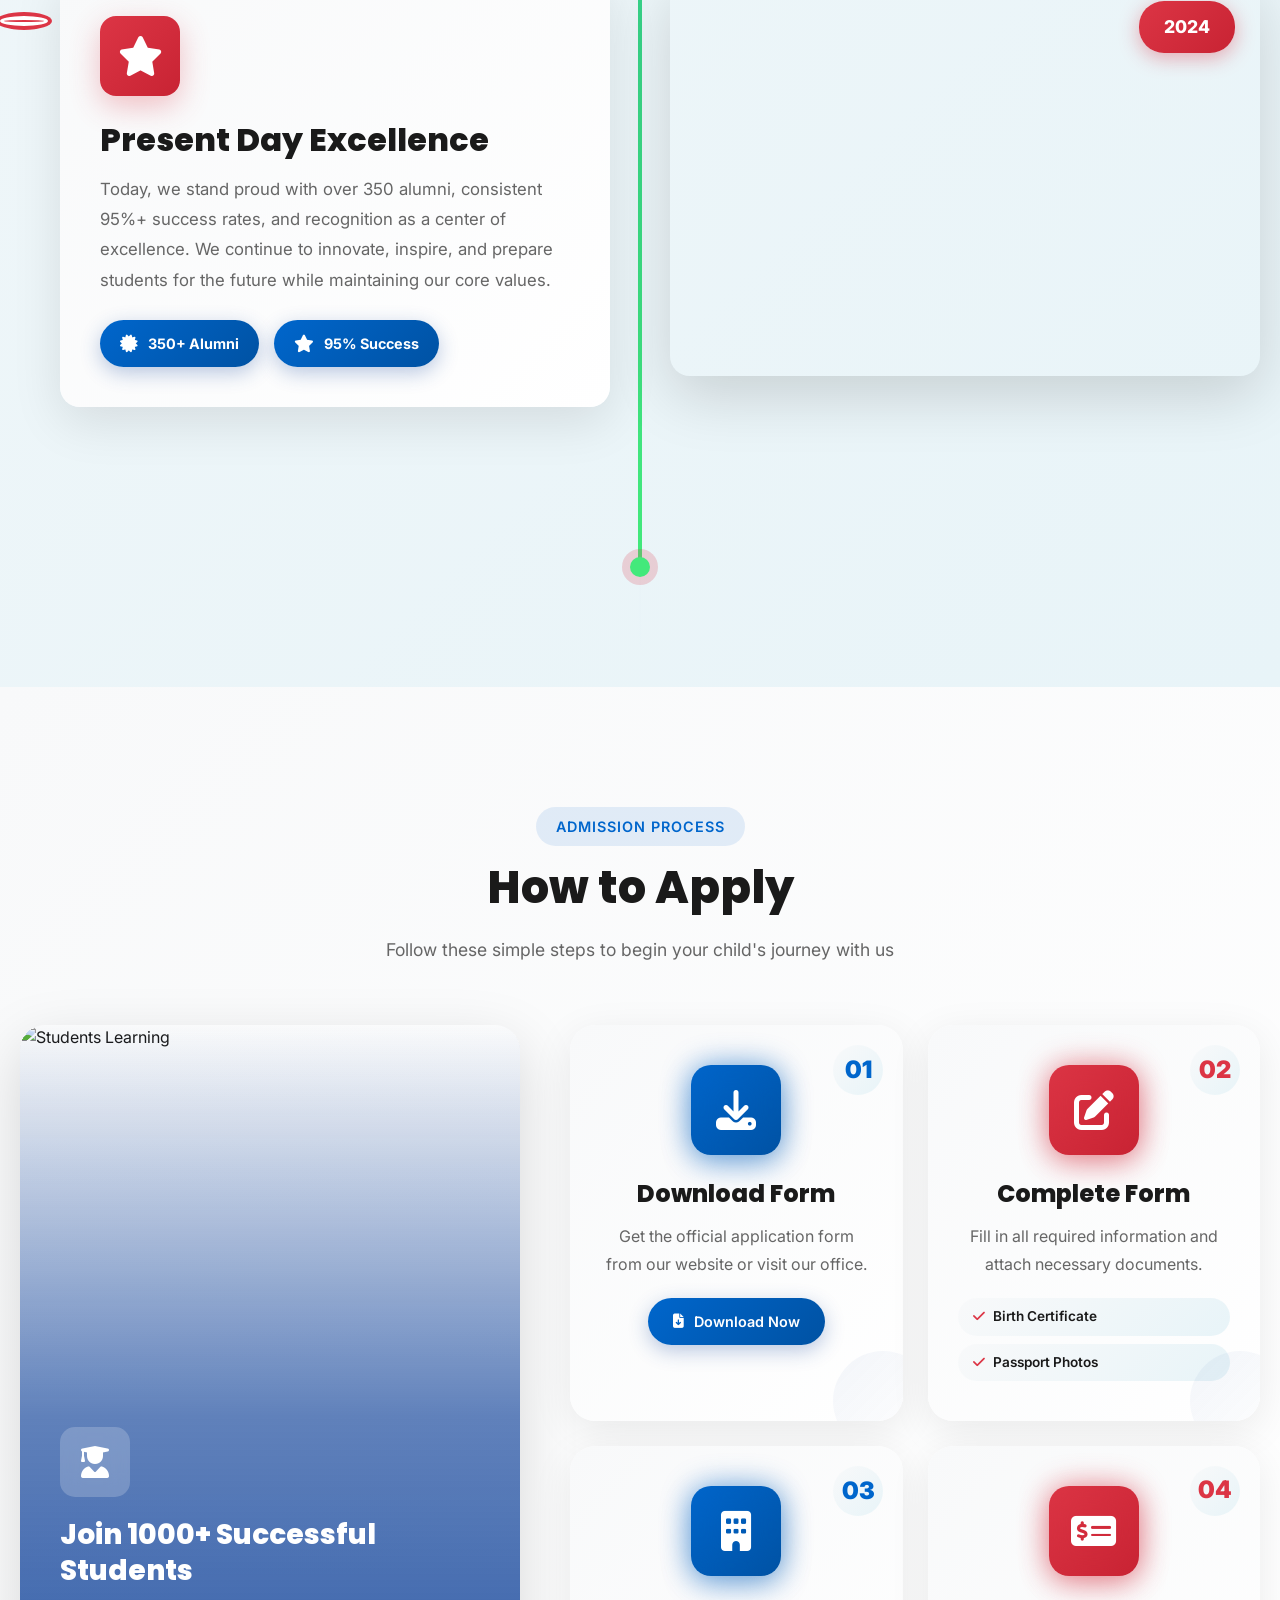
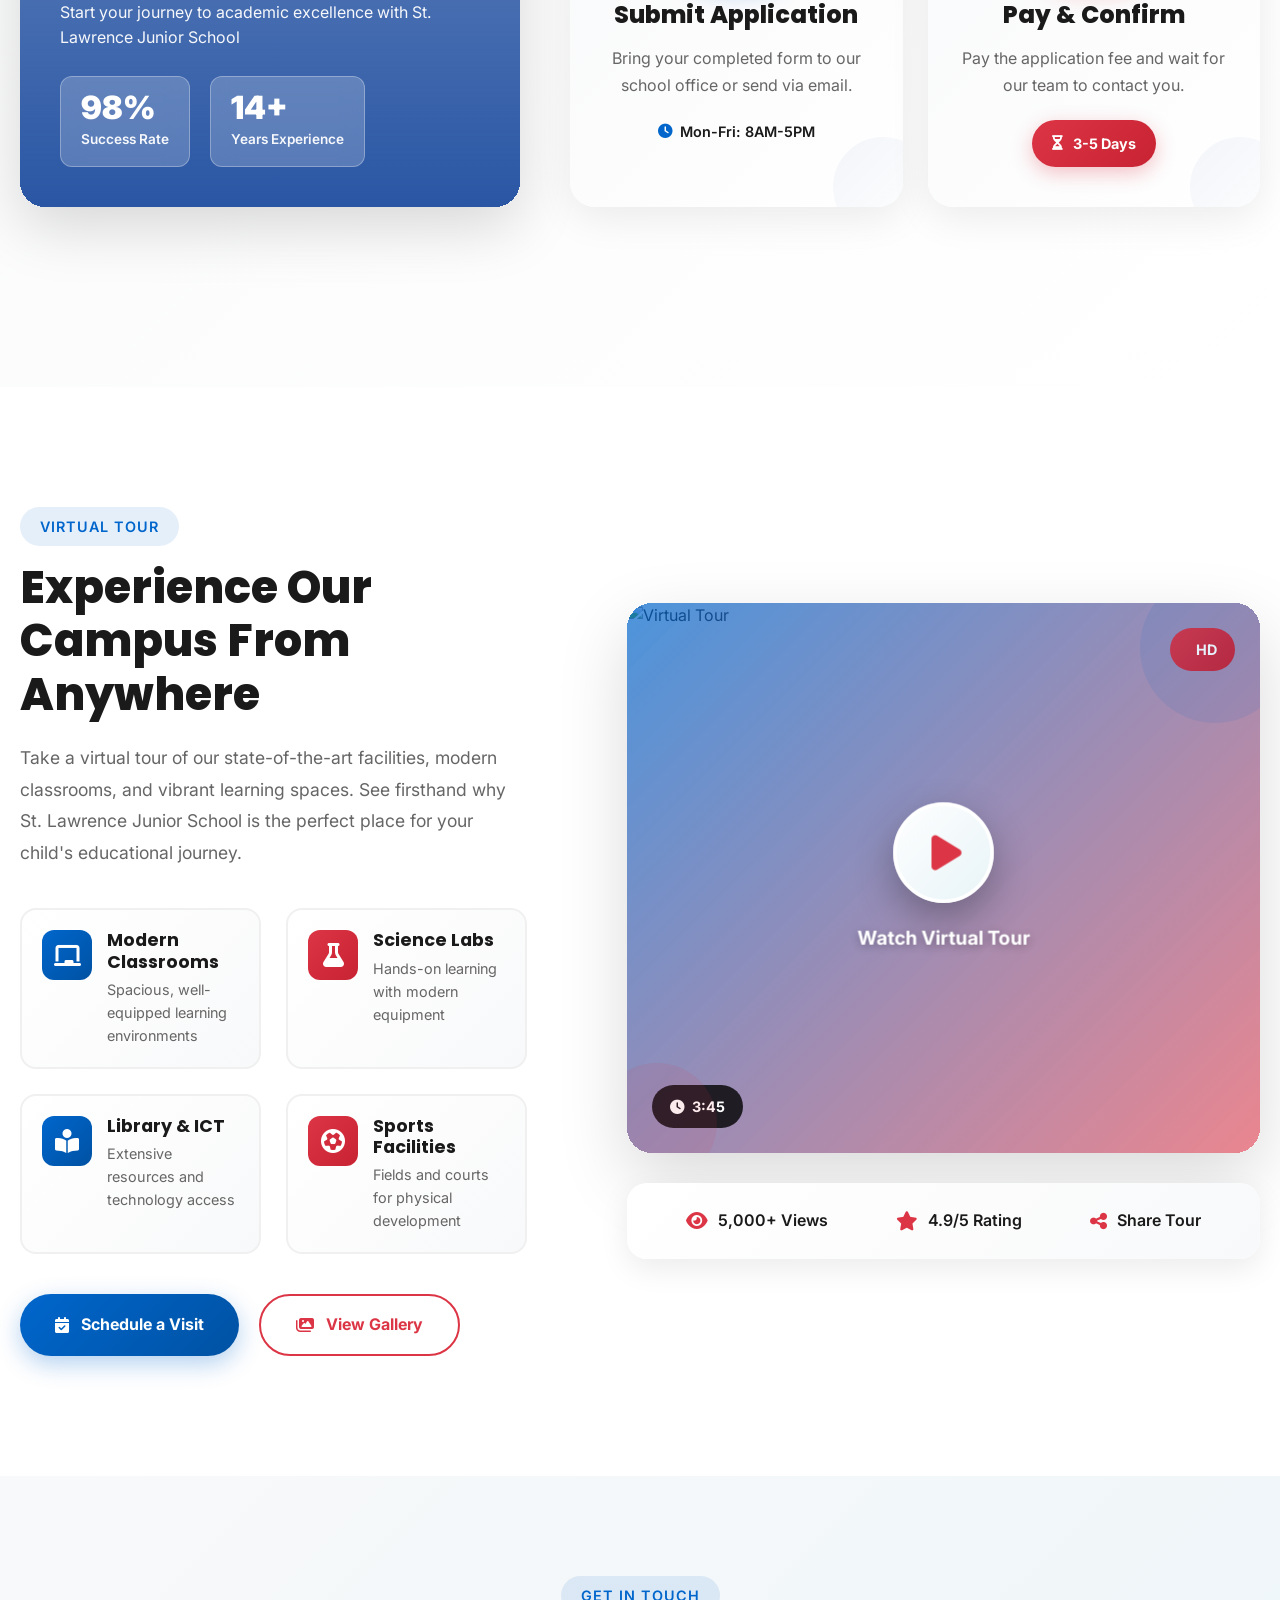
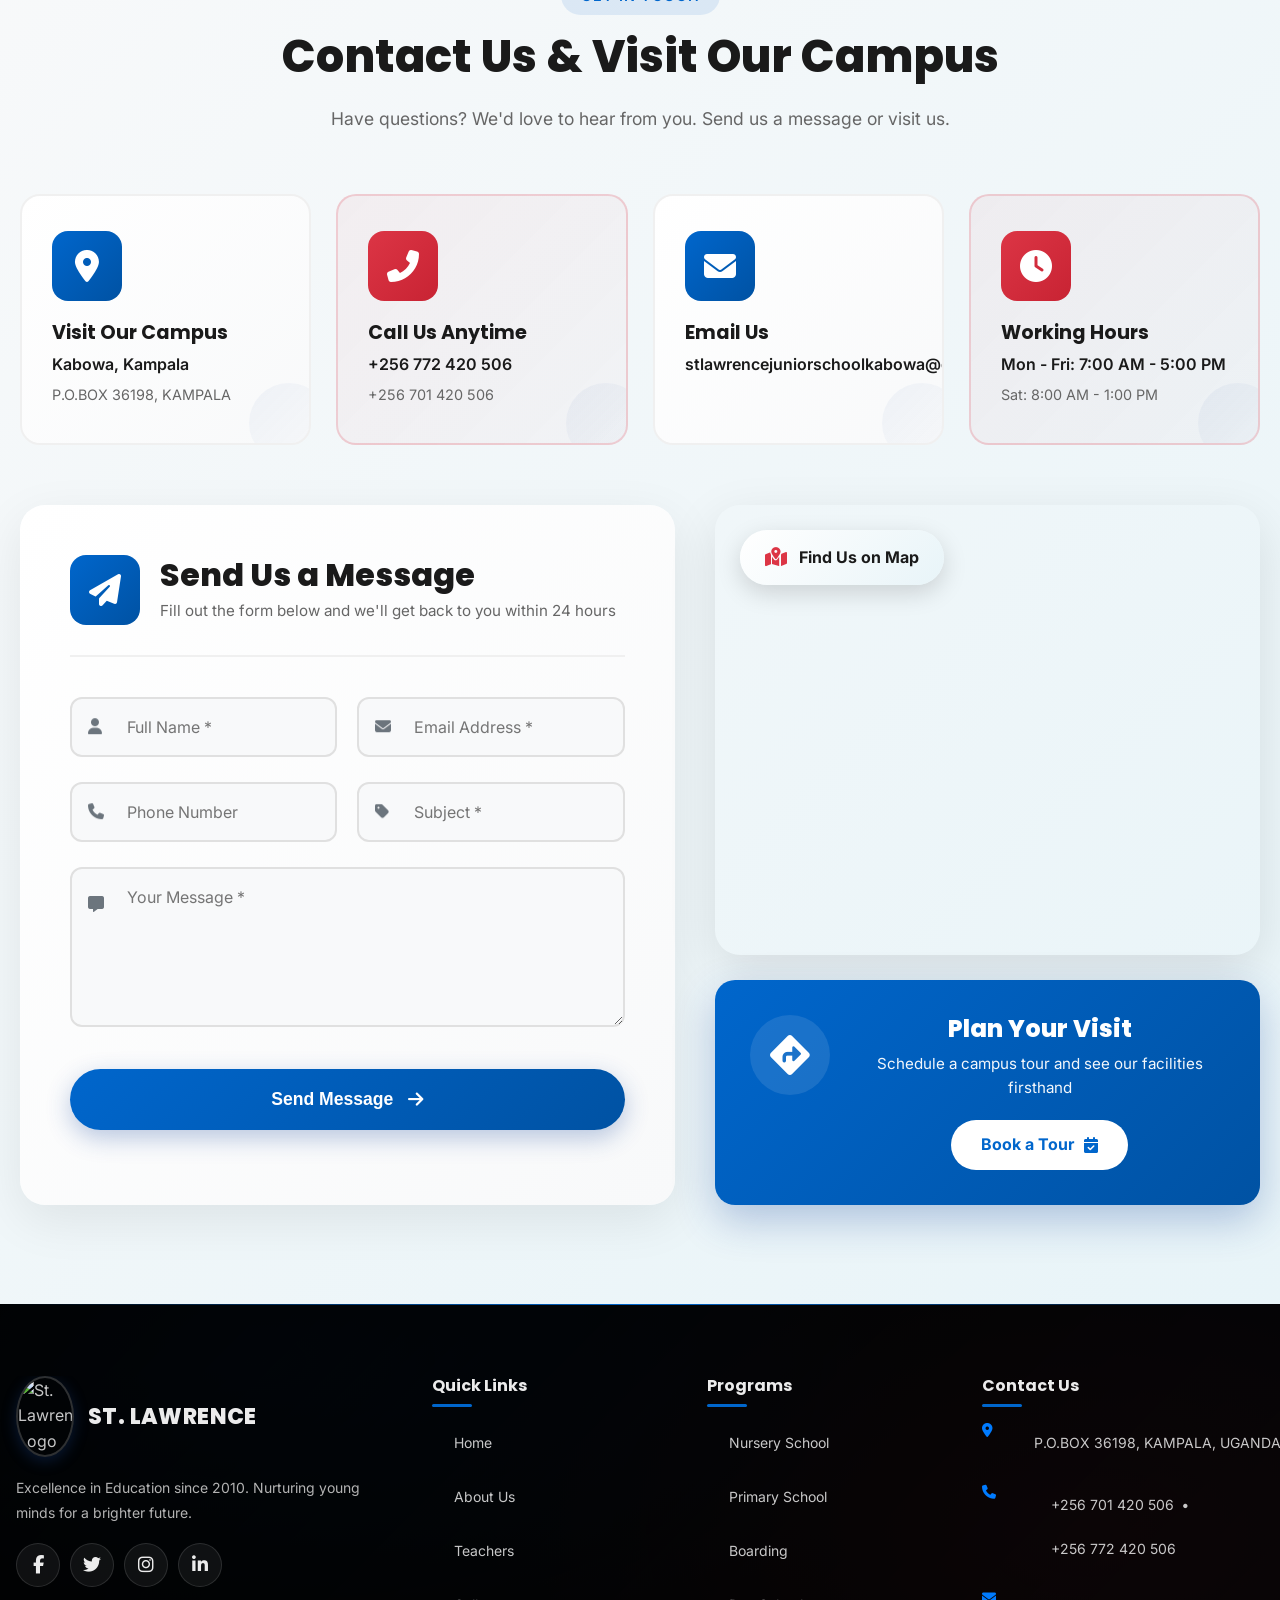
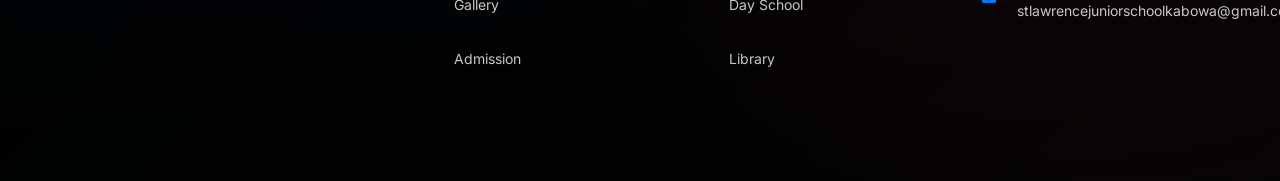
==== commit 5f9aa978: "Fix chatbot and back-to-top button visibility issues - Updated anti-shake-mobile.css to allow essent" ====
--- a/frontend/About-redesign.html
+++ b/frontend/About-redesign.html
@@ -1137,6 +1137,9 @@
     <!-- Anti-Shake Enforcer (Aggressive Animation Blocker) -->
     <script src="../js/anti-shake-enforcer.js"></script>
     
+    <!-- Floating Elements Fix (Chatbot & Back-to-Top) -->
+    <script src="../js/floating-elements-fix.js"></script>
+    
     <!-- API Integration -->
     <script src="../js/api-config.js"></script>
     <script src="../js/custom-alerts.js"></script>
--- a/css/anti-shake-mobile.css
+++ b/css/anti-shake-mobile.css
@@ -29,7 +29,54 @@
         will-change: auto !important;
     }
     
-    /* ========== COMPLETELY DISABLE HOVER EFFECTS ========== */
+    /* ========== ESSENTIAL FLOATING ELEMENTS - ALLOW FUNCTIONALITY ========== */
+    .chat-button,
+    .back-to-top,
+    #chatButton,
+    #backToTop {
+        /* Reset anti-shake rules for essential elements */
+        -webkit-animation: unset !important;
+        animation: unset !important;
+        -webkit-transition: opacity 0.3s ease, visibility 0.3s ease !important;
+        transition: opacity 0.3s ease, visibility 0.3s ease !important;
+        
+        /* Ensure they can be visible */
+        display: flex !important;
+        opacity: 1 !important;
+        visibility: visible !important;
+        pointer-events: auto !important;
+        
+        /* Stable positioning */
+        position: fixed !important;
+        z-index: 100010 !important;
+    }
+    
+    /* ========== CHATBOT SPECIFIC VISIBILITY ========== */
+    .chat-button,
+    #chatButton {
+        /* Always visible on mobile */
+        opacity: 1 !important;
+        visibility: visible !important;
+        display: flex !important;
+        
+        /* Proper positioning */
+        right: max(16px, env(safe-area-inset-right, 0px)) !important;
+        bottom: max(16px, env(safe-area-inset-bottom, 0px)) !important;
+    }
+    
+    /* ========== BACK-TO-TOP SPECIFIC VISIBILITY ========== */
+    .back-to-top,
+    #backToTop {
+        /* Allow normal show/hide behavior */
+        -webkit-transition: opacity 0.3s ease, visibility 0.3s ease, transform 0.3s ease !important;
+        transition: opacity 0.3s ease, visibility 0.3s ease, transform 0.3s ease !important;
+        
+        /* Proper positioning */
+        right: max(16px, env(safe-area-inset-right, 0px)) !important;
+        bottom: max(80px, env(safe-area-inset-bottom, 0px) + 70px) !important;
+    }
+    
+    /* ========== COMPLETELY DISABLE HOVER EFFECTS (EXCEPT ESSENTIAL) ========== */
     *:hover,
     *:focus,
     *:active {
@@ -39,6 +86,15 @@
         animation: none !important;
         -webkit-transition: none !important;
         transition: none !important;
+    }
+    
+    /* Allow hover effects for essential elements */
+    .chat-button:hover,
+    .back-to-top:hover,
+    #chatButton:hover,
+    #backToTop:hover {
+        -webkit-transition: opacity 0.2s ease, background-color 0.2s ease !important;
+        transition: opacity 0.2s ease, background-color 0.2s ease !important;
     }
     
     /* ========== DISABLE ALL SCALE TRANSFORMS ========== */
@@ -122,15 +178,29 @@
     /* ========== FLOATING ELEMENTS - ULTRA STABLE ========== */
     .chat-button,
     .back-to-top,
-    .hamburger {
-        -webkit-transform: translate3d(0, 0, 0) !important;
-        transform: translate3d(0, 0, 0) !important;
-        -webkit-animation: none !important;
-        animation: none !important;
-        -webkit-transition: opacity 0.1s ease !important;
-        transition: opacity 0.1s ease !important;
+    .hamburger,
+    #chatButton,
+    #backToTop {
+        /* Reset problematic rules for essential elements */
+        -webkit-transform: translate3d(0, 0, 0) !important;
+        transform: translate3d(0, 0, 0) !important;
+        -webkit-animation: unset !important;
+        animation: unset !important;
+        -webkit-transition: opacity 0.3s ease, visibility 0.3s ease !important;
+        transition: opacity 0.3s ease, visibility 0.3s ease !important;
         position: fixed !important;
-        will-change: opacity !important;
+        will-change: opacity, visibility !important;
+        
+        /* Ensure visibility */
+        display: flex !important;
+        pointer-events: auto !important;
+    }
+    
+    /* Chatbot always visible */
+    .chat-button,
+    #chatButton {
+        opacity: 1 !important;
+        visibility: visible !important;
     }
     
     /* ========== NAVIGATION ELEMENTS ========== */
@@ -346,9 +416,19 @@
     .back-to-top,
     .hamburger,
     .btn,
-    button {
-        -webkit-transition: opacity 0.1s linear !important;
-        transition: opacity 0.1s linear !important;
+    button,
+    #chatButton,
+    #backToTop {
+        -webkit-transition: opacity 0.3s ease, visibility 0.3s ease, background-color 0.2s ease !important;
+        transition: opacity 0.3s ease, visibility 0.3s ease, background-color 0.2s ease !important;
+    }
+    
+    /* Ensure chatbot is always visible */
+    .chat-button,
+    #chatButton {
+        opacity: 1 !important;
+        visibility: visible !important;
+        display: flex !important;
     }
 }
 
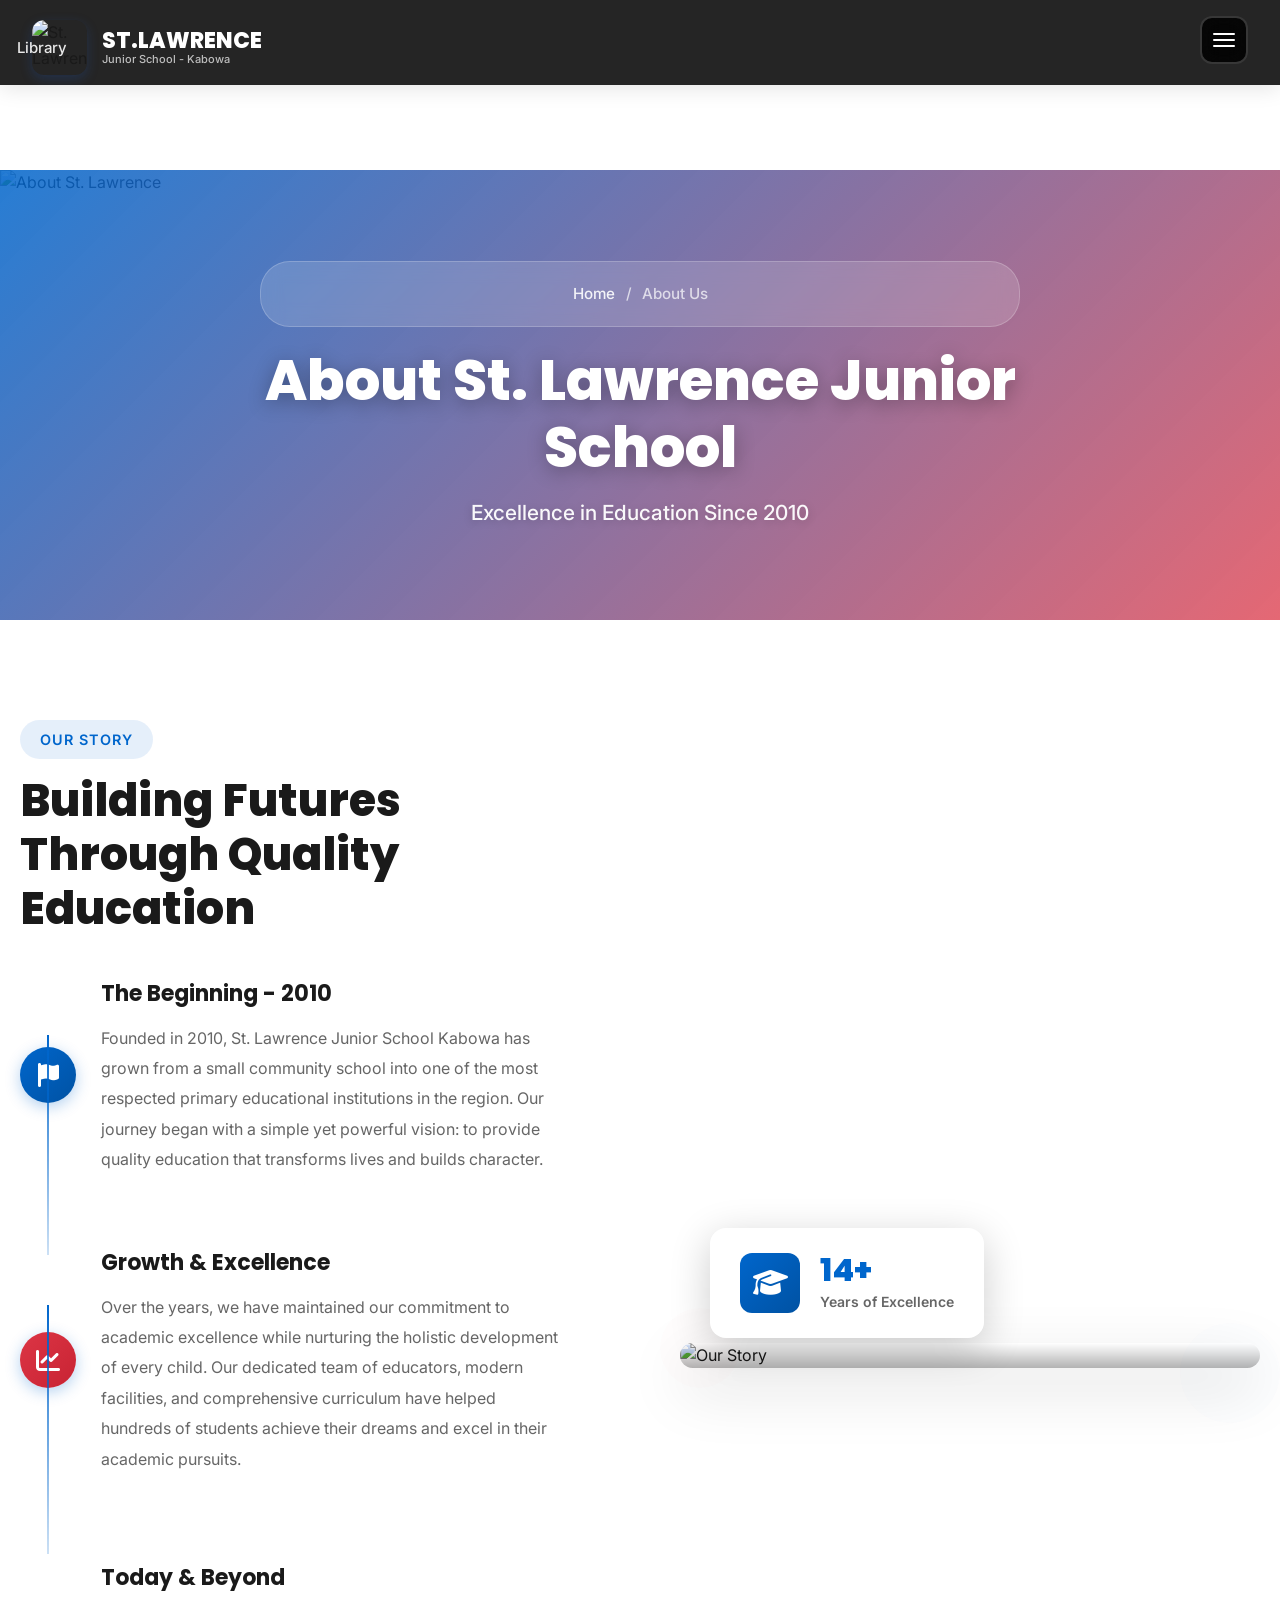
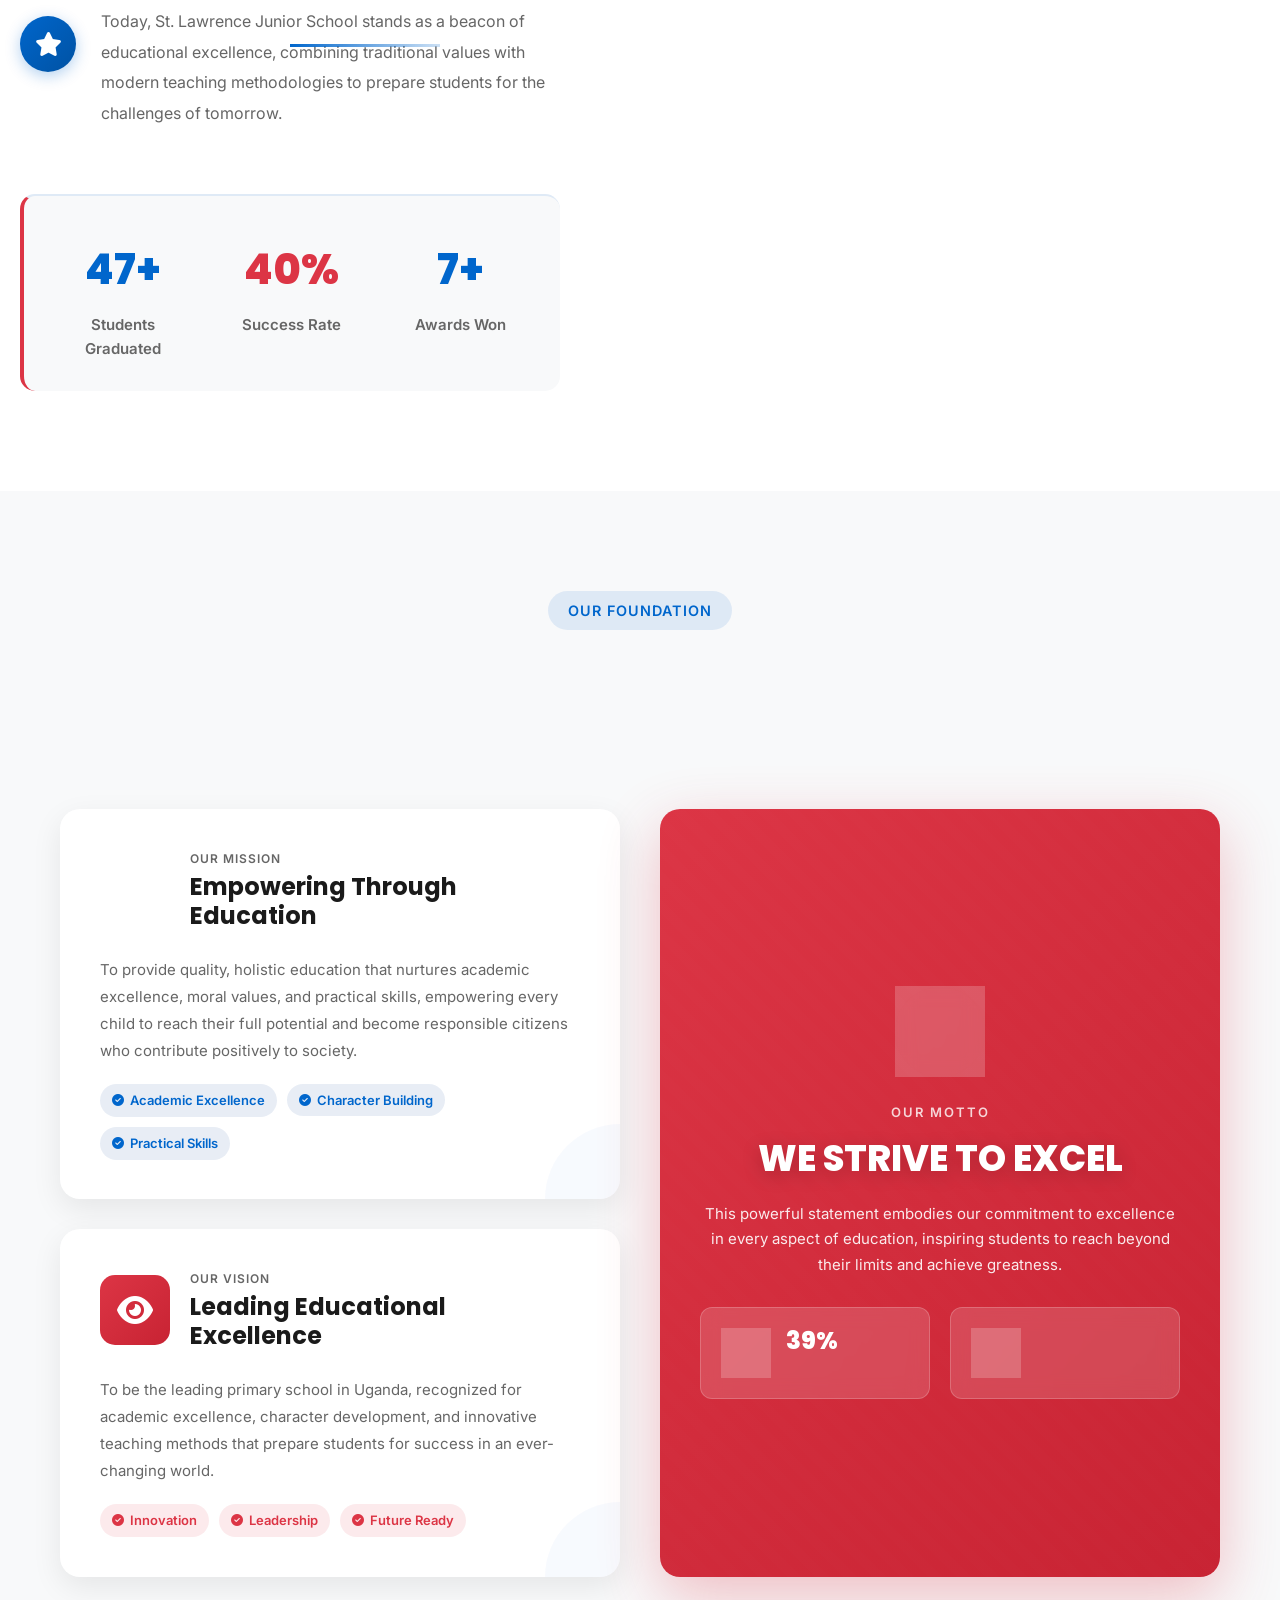
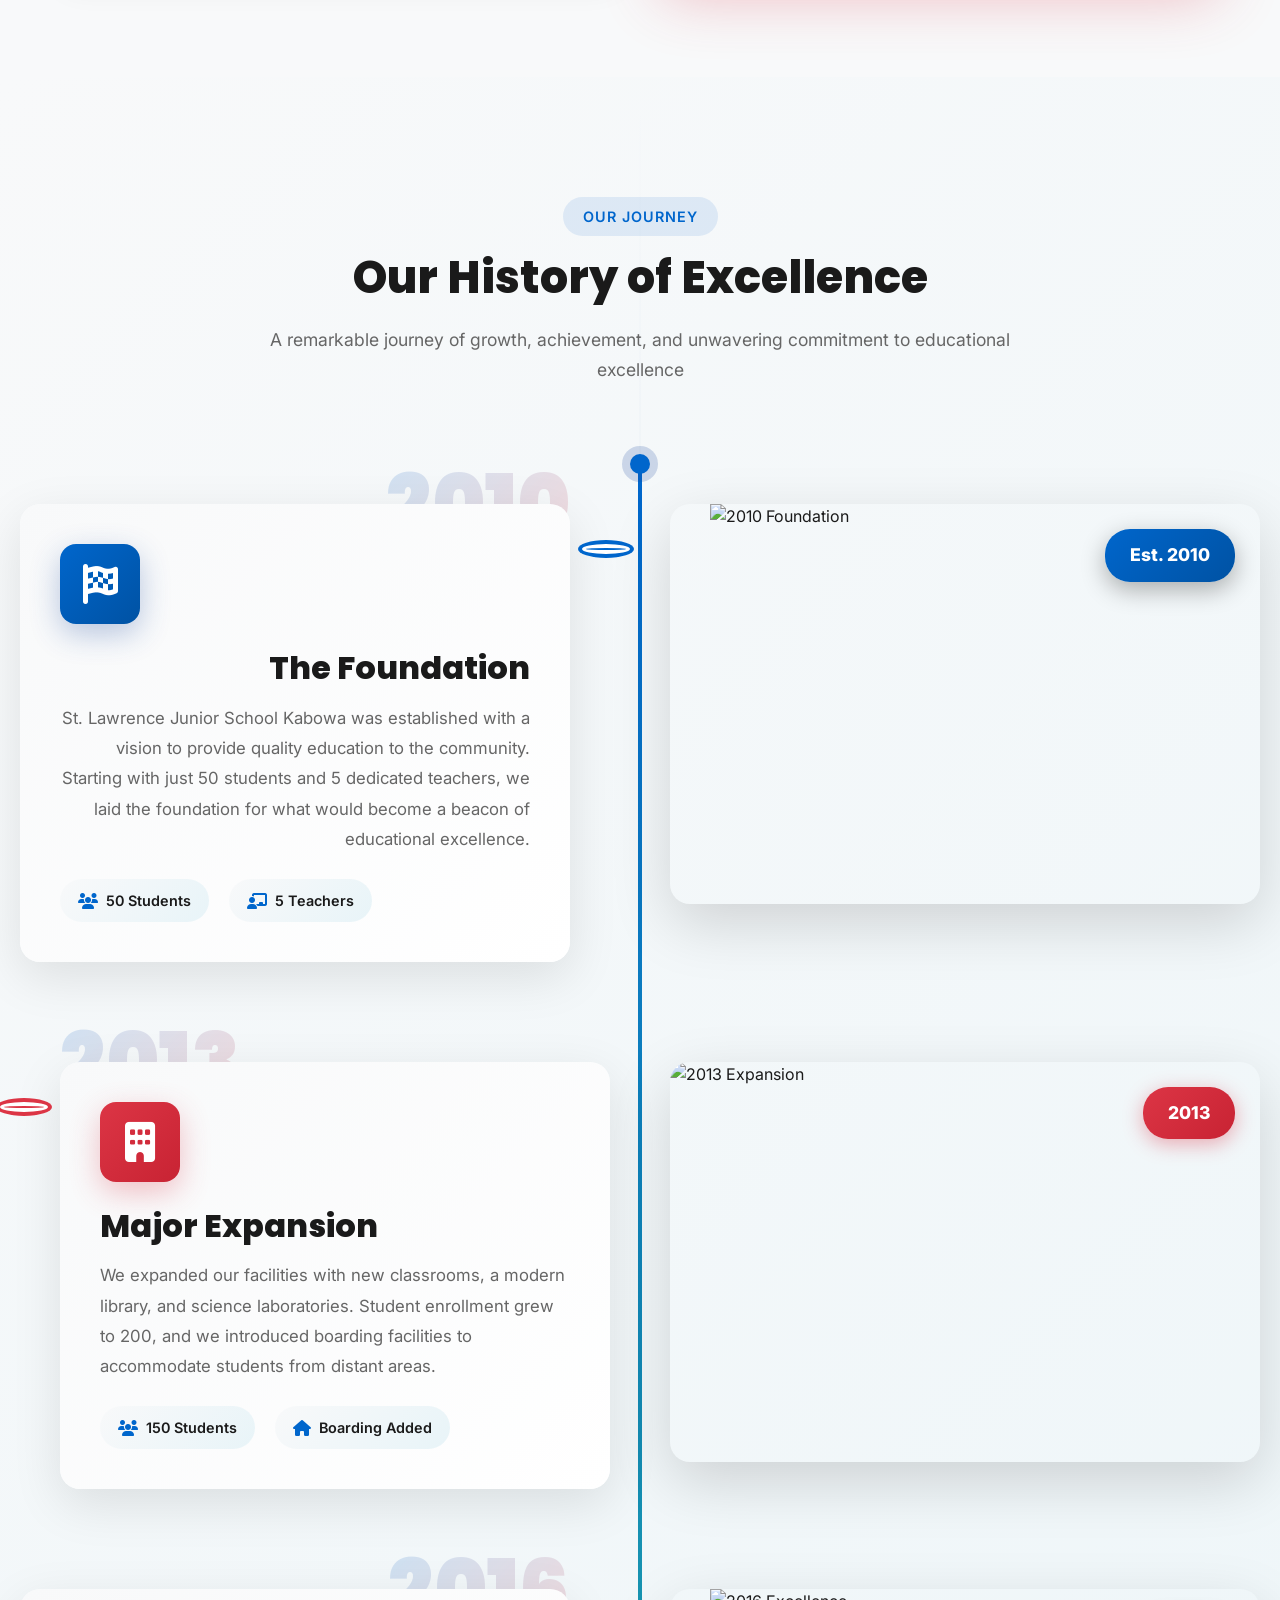
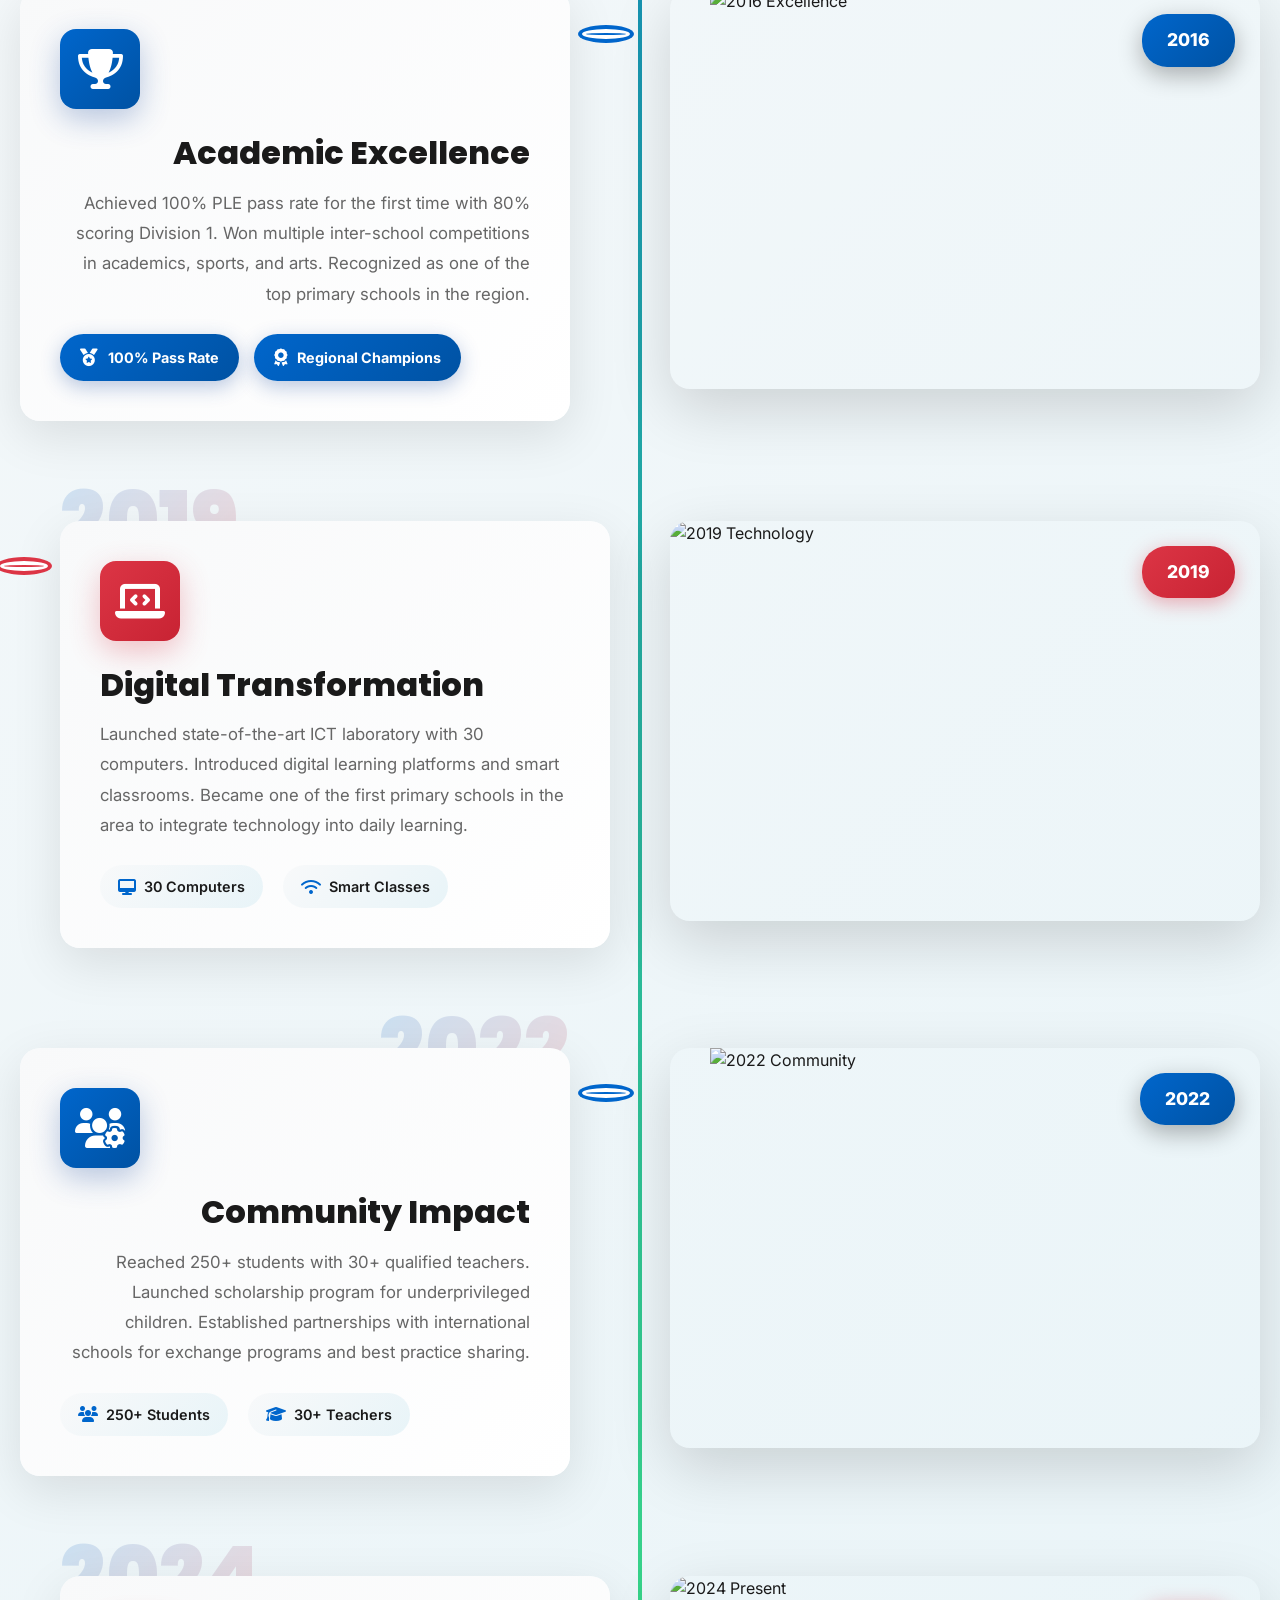
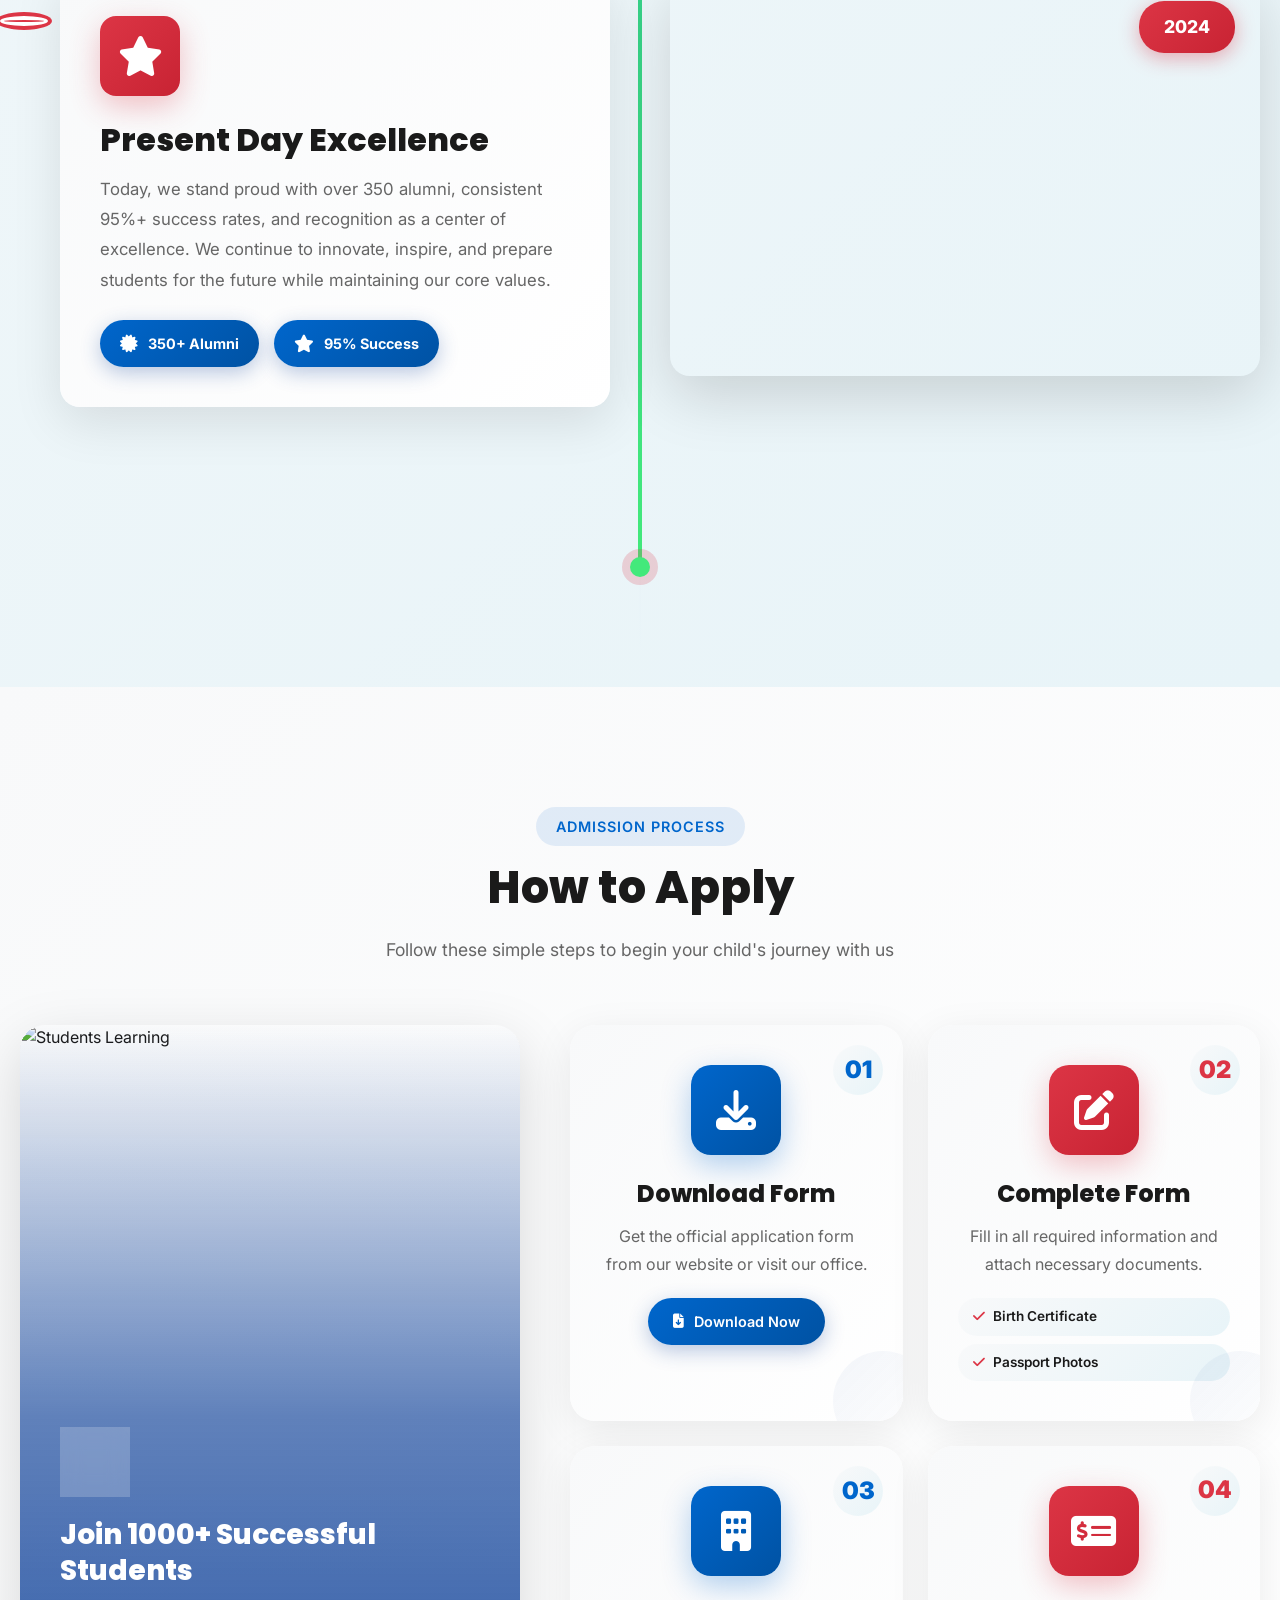
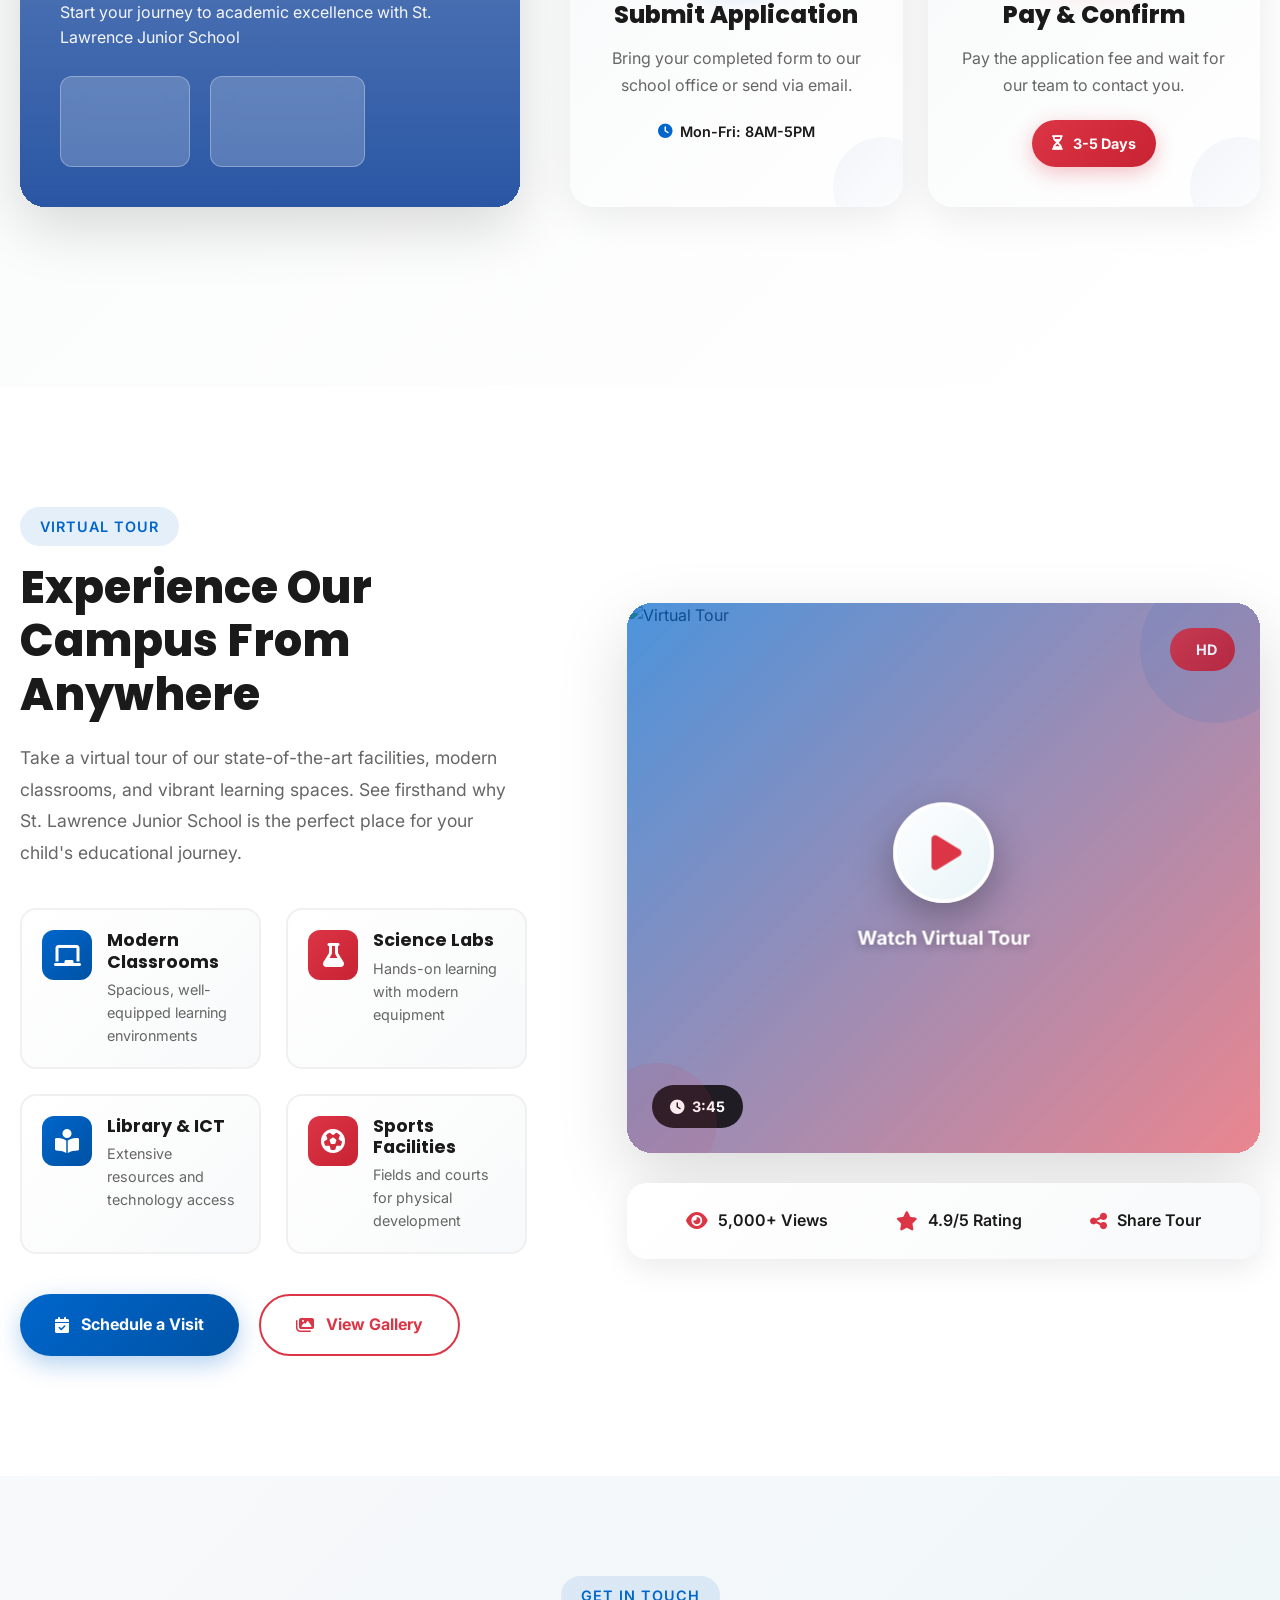
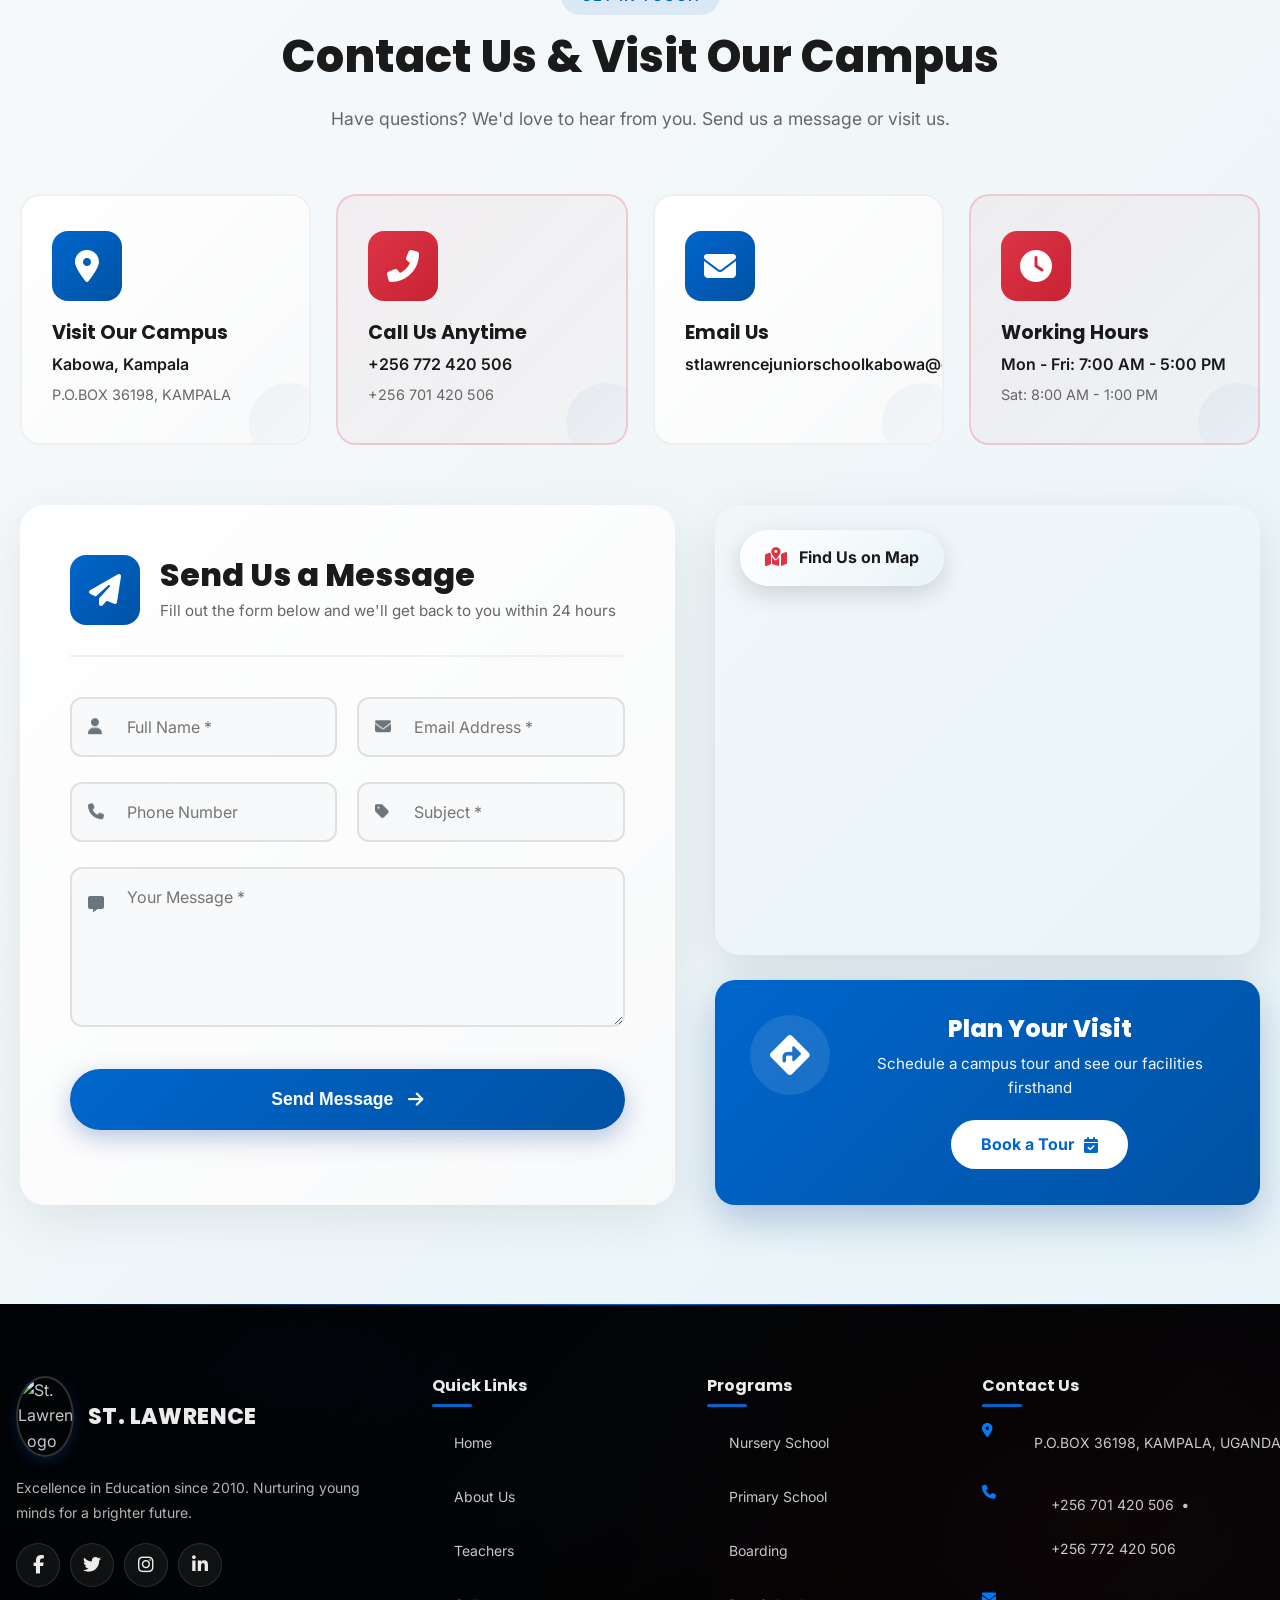
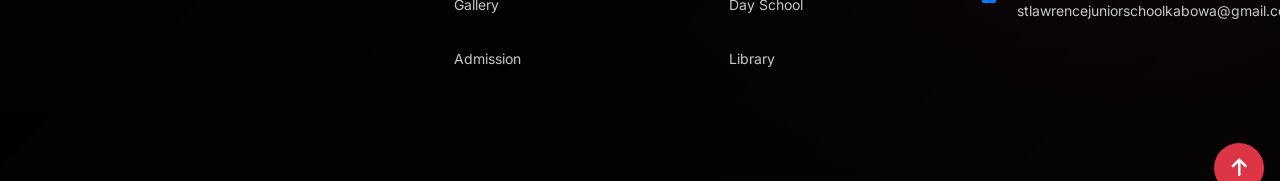
==== commit 61fb8c96: "About Us Mobile Fixes - Schedule Visit Section  SCHEDULE VISIT SECTION FIXED: - Complete mobile styl" ====
--- a/frontend/About-redesign.html
+++ b/frontend/About-redesign.html
@@ -41,6 +41,9 @@
 
     <!-- About page responsive cleanup -->
     <link rel="stylesheet" href="../css/about-responsive.css?v=1.0">
+    
+    <!-- About page mobile fixes for Schedule Visit section -->
+    <link rel="stylesheet" href="../css/about-mobile-fixes.css?v=1.0">
 
     <!-- Footer redesign (clean) -->
     <link rel="stylesheet" href="../css/footer.css?v=1.0">
--- a/css/anti-shake-mobile.css
+++ b/css/anti-shake-mobile.css
@@ -1,161 +1,172 @@
 /* ========================================
-   ANTI-SHAKE MOBILE CSS
+   HYBRID ANTI-SHAKE MOBILE CSS
    St. Lawrence Junior School - Kabowa
    
-   AGGRESSIVE FIX for all shaking/jittery animations
-   This CSS completely eliminates shaking on mobile devices
+   NUCLEAR anti-shake with surgical navigation preservation
    ======================================== */
 
-/* ========== GLOBAL ANTI-SHAKE RULES ========== */
 @media (max-width: 768px) {
     
-    /* ========== FORCE STABLE RENDERING ========== */
+    /* ========== NUCLEAR OPTION - DISABLE ALL ANIMATIONS ========== */
     * {
-        /* Force hardware acceleration for ALL elements */
-        -webkit-transform: translate3d(0, 0, 0) !important;
-        transform: translate3d(0, 0, 0) !important;
-        -webkit-backface-visibility: hidden !important;
-        backface-visibility: hidden !important;
-        -webkit-perspective: 1000px !important;
-        perspective: 1000px !important;
-        
-        /* Disable ALL animations and transitions */
         -webkit-animation: none !important;
         animation: none !important;
         -webkit-transition: none !important;
         transition: none !important;
-        
-        /* Force stable positioning */
-        will-change: auto !important;
-    }
-    
-    /* ========== ESSENTIAL FLOATING ELEMENTS - ALLOW FUNCTIONALITY ========== */
+        -webkit-transform: translate3d(0, 0, 0) !important;
+        transform: translate3d(0, 0, 0) !important;
+    }
+    
+    /* ========== SURGICAL NAVIGATION PRESERVATION ========== */
+    
+    /* ONLY navigation dropdowns get transitions */
+    .dropdown,
+    .dropdown-menu,
+    .mobile-submenu,
+    .nav-dropdown,
+    .submenu,
+    .mobile-expandable,
+    .nav-menu,
+    #navMenu {
+        -webkit-transition: all 0.3s ease !important;
+        transition: all 0.3s ease !important;
+    }
+    
+    /* ONLY navigation links get hover transitions */
+    .nav-link,
+    .nav-link-mobile,
+    .dropdown-toggle,
+    .nav-item a,
+    .hamburger,
+    #hamburger {
+        -webkit-transition: color 0.2s ease, background-color 0.2s ease, opacity 0.2s ease !important;
+        transition: color 0.2s ease, background-color 0.2s ease, opacity 0.2s ease !important;
+    }
+    
+    /* ONLY hamburger spans get transform transitions */
+    .hamburger span {
+        -webkit-transition: all 0.3s ease !important;
+        transition: all 0.3s ease !important;
+    }
+    
+    /* ONLY essential floating elements get specific transitions */
     .chat-button,
+    #chatButton {
+        -webkit-transition: opacity 0.3s ease, background-color 0.2s ease !important;
+        transition: opacity 0.3s ease, background-color 0.2s ease !important;
+    }
+    
     .back-to-top,
-    #chatButton,
     #backToTop {
-        /* Reset anti-shake rules for essential elements */
-        -webkit-animation: unset !important;
-        animation: unset !important;
         -webkit-transition: opacity 0.3s ease, visibility 0.3s ease !important;
         transition: opacity 0.3s ease, visibility 0.3s ease !important;
-        
-        /* Ensure they can be visible */
-        display: flex !important;
-        opacity: 1 !important;
-        visibility: visible !important;
-        pointer-events: auto !important;
-        
-        /* Stable positioning */
-        position: fixed !important;
-        z-index: 100010 !important;
-    }
-    
-    /* ========== CHATBOT SPECIFIC VISIBILITY ========== */
+    }
+    
+    /* ONLY form elements get basic transitions */
+    .btn,
+    button,
+    input,
+    textarea,
+    select {
+        -webkit-transition: opacity 0.2s ease, background-color 0.2s ease, border-color 0.2s ease !important;
+        transition: opacity 0.2s ease, background-color 0.2s ease, border-color 0.2s ease !important;
+    }
+    
+    /* ========== FORCE ESSENTIAL ELEMENTS VISIBLE ========== */
+    
+    /* Chatbot - ULTRA HIGH PRIORITY - ALWAYS VISIBLE */
     .chat-button,
     #chatButton {
-        /* Always visible on mobile */
         opacity: 1 !important;
         visibility: visible !important;
         display: flex !important;
-        
-        /* Proper positioning */
-        right: max(16px, env(safe-area-inset-right, 0px)) !important;
-        bottom: max(16px, env(safe-area-inset-bottom, 0px)) !important;
-    }
-    
-    /* ========== BACK-TO-TOP SPECIFIC VISIBILITY ========== */
+        pointer-events: auto !important;
+        cursor: pointer !important;
+        position: fixed !important;
+        z-index: 999999 !important;
+        right: 16px !important;
+        bottom: 16px !important;
+        width: 60px !important;
+        height: 60px !important;
+        background: #0066cc !important;
+        border-radius: 50% !important;
+        color: white !important;
+        align-items: center !important;
+        justify-content: center !important;
+        font-size: 24px !important;
+        box-shadow: 0 4px 12px rgba(0,0,0,0.3) !important;
+        -webkit-transform: translate3d(0, 0, 0) !important;
+        transform: translate3d(0, 0, 0) !important;
+    }
+    
+    /* Back-to-top - ULTRA HIGH PRIORITY - FUNCTIONAL */
     .back-to-top,
     #backToTop {
-        /* Allow normal show/hide behavior */
-        -webkit-transition: opacity 0.3s ease, visibility 0.3s ease, transform 0.3s ease !important;
-        transition: opacity 0.3s ease, visibility 0.3s ease, transform 0.3s ease !important;
-        
-        /* Proper positioning */
-        right: max(16px, env(safe-area-inset-right, 0px)) !important;
-        bottom: max(80px, env(safe-area-inset-bottom, 0px) + 70px) !important;
-    }
-    
-    /* ========== COMPLETELY DISABLE HOVER EFFECTS (EXCEPT ESSENTIAL) ========== */
-    *:hover,
-    *:focus,
-    *:active {
-        -webkit-transform: translate3d(0, 0, 0) !important;
-        transform: translate3d(0, 0, 0) !important;
-        -webkit-animation: none !important;
-        animation: none !important;
-        -webkit-transition: none !important;
-        transition: none !important;
-    }
-    
-    /* Allow hover effects for essential elements */
-    .chat-button:hover,
-    .back-to-top:hover,
-    #chatButton:hover,
-    #backToTop:hover {
-        -webkit-transition: opacity 0.2s ease, background-color 0.2s ease !important;
-        transition: opacity 0.2s ease, background-color 0.2s ease !important;
-    }
-    
-    /* ========== DISABLE ALL SCALE TRANSFORMS ========== */
-    * {
-        -webkit-transform: translate3d(0, 0, 0) scale(1) !important;
-        transform: translate3d(0, 0, 0) scale(1) !important;
-    }
-    
-    /* ========== SPECIFIC ELEMENT FIXES ========== */
-    
-    /* Images - Complete stability */
-    img,
-    picture,
-    svg {
-        -webkit-transform: translate3d(0, 0, 0) !important;
-        transform: translate3d(0, 0, 0) !important;
-        -webkit-animation: none !important;
-        animation: none !important;
-        -webkit-transition: none !important;
-        transition: none !important;
-        -webkit-filter: none !important;
-        filter: none !important;
-        will-change: auto !important;
-        position: relative !important;
-    }
-    
-    /* Icons - Force stability */
-    i,
-    .icon,
-    .fa,
-    .fas,
-    .far,
-    .fab,
-    .fal {
-        -webkit-transform: translate3d(0, 0, 0) !important;
-        transform: translate3d(0, 0, 0) !important;
-        -webkit-animation: none !important;
-        animation: none !important;
-        -webkit-transition: none !important;
-        transition: none !important;
-        display: inline-block !important;
-        vertical-align: middle !important;
-    }
-    
-    /* Buttons and Interactive Elements */
+        display: flex !important;
+        pointer-events: auto !important;
+        cursor: pointer !important;
+        position: fixed !important;
+        z-index: 999998 !important;
+        right: 16px !important;
+        bottom: 90px !important;
+        width: 50px !important;
+        height: 50px !important;
+        background: #333 !important;
+        border-radius: 50% !important;
+        color: white !important;
+        align-items: center !important;
+        justify-content: center !important;
+        font-size: 20px !important;
+        box-shadow: 0 4px 12px rgba(0,0,0,0.3) !important;
+        -webkit-transform: translate3d(0, 0, 0) !important;
+        transform: translate3d(0, 0, 0) !important;
+    }
+    
+    /* Hamburger menu - ULTRA HIGH PRIORITY - FUNCTIONAL */
+    .hamburger,
+    #hamburger {
+        pointer-events: auto !important;
+        cursor: pointer !important;
+        position: fixed !important;
+        z-index: 999997 !important;
+        top: 16px !important;
+        right: 16px !important;
+        -webkit-transform: translate3d(0, 0, 0) !important;
+        transform: translate3d(0, 0, 0) !important;
+    }
+    
+    /* Navigation menu - FUNCTIONAL */
+    .nav-menu,
+    #navMenu {
+        pointer-events: auto !important;
+    }
+    
+    /* All interactive elements - FUNCTIONAL */
+    .dropdown,
+    .dropdown-menu,
+    .mobile-submenu,
+    .nav-dropdown,
+    .submenu,
+    .mobile-expandable,
+    .nav-link,
+    .nav-link-mobile,
+    .dropdown-toggle,
+    .nav-item a,
+    .btn,
     button,
-    .btn,
-    .button,
     a,
     input,
     textarea,
     select {
-        -webkit-transform: translate3d(0, 0, 0) !important;
-        transform: translate3d(0, 0, 0) !important;
-        -webkit-animation: none !important;
-        animation: none !important;
-        -webkit-transition: opacity 0.1s ease !important;
-        transition: opacity 0.1s ease !important;
-    }
-    
-    /* Cards and Containers */
+        pointer-events: auto !important;
+        cursor: pointer !important;
+    }
+    
+    /* ========== STABILIZE ALL VISUAL ELEMENTS ========== */
+    img,
+    picture,
+    svg,
+    video,
     .card,
     .program-card,
     .subject-card,
@@ -169,51 +180,8 @@
     .process-step-card {
         -webkit-transform: translate3d(0, 0, 0) !important;
         transform: translate3d(0, 0, 0) !important;
-        -webkit-animation: none !important;
-        animation: none !important;
-        -webkit-transition: none !important;
-        transition: none !important;
-    }
-    
-    /* ========== FLOATING ELEMENTS - ULTRA STABLE ========== */
-    .chat-button,
-    .back-to-top,
-    .hamburger,
-    #chatButton,
-    #backToTop {
-        /* Reset problematic rules for essential elements */
-        -webkit-transform: translate3d(0, 0, 0) !important;
-        transform: translate3d(0, 0, 0) !important;
-        -webkit-animation: unset !important;
-        animation: unset !important;
-        -webkit-transition: opacity 0.3s ease, visibility 0.3s ease !important;
-        transition: opacity 0.3s ease, visibility 0.3s ease !important;
-        position: fixed !important;
-        will-change: opacity, visibility !important;
-        
-        /* Ensure visibility */
-        display: flex !important;
-        pointer-events: auto !important;
-    }
-    
-    /* Chatbot always visible */
-    .chat-button,
-    #chatButton {
-        opacity: 1 !important;
-        visibility: visible !important;
-    }
-    
-    /* ========== NAVIGATION ELEMENTS ========== */
-    .nav-menu,
-    .navbar,
-    .header,
-    .logo {
-        -webkit-transform: translate3d(0, 0, 0) !important;
-        transform: translate3d(0, 0, 0) !important;
-        -webkit-animation: none !important;
-        animation: none !important;
-        -webkit-transition: none !important;
-        transition: none !important;
+        -webkit-backface-visibility: hidden !important;
+        backface-visibility: hidden !important;
     }
     
     /* ========== DISABLE AOS ANIMATIONS COMPLETELY ========== */
@@ -224,13 +192,28 @@
         transform: translate3d(0, 0, 0) !important;
         -webkit-animation: none !important;
         animation: none !important;
-        -webkit-transition: none !important;
-        transition: none !important;
         opacity: 1 !important;
         visibility: visible !important;
     }
     
-    /* ========== DISABLE KEYFRAME ANIMATIONS ========== */
+    /* ========== DISABLE PARALLAX EFFECTS ========== */
+    .parallax,
+    .parallax-element,
+    .background-parallax {
+        -webkit-transform: translate3d(0, 0, 0) !important;
+        transform: translate3d(0, 0, 0) !important;
+        background-attachment: scroll !important;
+    }
+    
+    /* ========== OVERRIDE ALL HOVER EFFECTS ========== */
+    *:hover {
+        -webkit-transform: translate3d(0, 0, 0) !important;
+        transform: translate3d(0, 0, 0) !important;
+        -webkit-animation: none !important;
+        animation: none !important;
+    }
+    
+    /* ========== DISABLE ALL KEYFRAME ANIMATIONS ========== */
     @-webkit-keyframes * {
         0%, 100% {
             -webkit-transform: translate3d(0, 0, 0) !important;
@@ -244,224 +227,4 @@
             transform: translate3d(0, 0, 0) !important;
         }
     }
-    
-    /* ========== SPECIFIC PROBLEMATIC SELECTORS ========== */
-    
-    /* Gallery items */
-    .gallery-item,
-    .gallery-masonry-item,
-    .gallery-preview-item {
-        -webkit-transform: translate3d(0, 0, 0) !important;
-        transform: translate3d(0, 0, 0) !important;
-    }
-    
-    /* Hero elements */
-    .hero,
-    .hero-content,
-    .hero-image,
-    .hero-title,
-    .hero-description {
-        -webkit-transform: translate3d(0, 0, 0) !important;
-        transform: translate3d(0, 0, 0) !important;
-    }
-    
-    /* Form elements */
-    .form-input,
-    .form-group,
-    .contact-form,
-    .modern-contact-form {
-        -webkit-transform: translate3d(0, 0, 0) !important;
-        transform: translate3d(0, 0, 0) !important;
-    }
-    
-    /* Video elements */
-    video,
-    .video-container,
-    .video-thumbnail {
-        -webkit-transform: translate3d(0, 0, 0) !important;
-        transform: translate3d(0, 0, 0) !important;
-        -webkit-animation: none !important;
-        animation: none !important;
-    }
-    
-    /* ========== OVERRIDE ALL HOVER TRANSFORMS ========== */
-    .gallery-card:hover img,
-    .gallery-card:hover .category-tag,
-    .subject-card:hover .subject-image img,
-    .program-card:hover,
-    .why-card:hover .why-icon,
-    .photo-container:hover .director-image,
-    .value-card:hover .value-icon,
-    .history-card:hover .history-icon,
-    .history-image:hover img,
-    .video-thumbnail:hover img,
-    .play-button:hover,
-    .teacher-card:hover,
-    .nav-btn:hover,
-    .calendar-date:hover,
-    .indicator:hover {
-        -webkit-transform: translate3d(0, 0, 0) !important;
-        transform: translate3d(0, 0, 0) !important;
-        -webkit-animation: none !important;
-        animation: none !important;
-        -webkit-transition: none !important;
-        transition: none !important;
-    }
-    
-    /* ========== DISABLE PSEUDO-ELEMENT ANIMATIONS ========== */
-    *::before,
-    *::after {
-        -webkit-transform: translate3d(0, 0, 0) !important;
-        transform: translate3d(0, 0, 0) !important;
-        -webkit-animation: none !important;
-        animation: none !important;
-        -webkit-transition: none !important;
-        transition: none !important;
-    }
-    
-    /* ========== FORCE STABLE SCROLLING ========== */
-    html,
-    body {
-        -webkit-overflow-scrolling: touch !important;
-        scroll-behavior: auto !important;
-    }
-    
-    /* ========== DISABLE PARALLAX AND COMPLEX EFFECTS ========== */
-    .parallax,
-    .parallax-element,
-    .background-parallax {
-        -webkit-transform: translate3d(0, 0, 0) !important;
-        transform: translate3d(0, 0, 0) !important;
-        background-attachment: scroll !important;
-    }
-    
-    /* ========== MODAL AND OVERLAY STABILITY ========== */
-    .modal,
-    .overlay,
-    .popup,
-    .lightbox {
-        -webkit-transform: translate3d(0, 0, 0) !important;
-        transform: translate3d(0, 0, 0) !important;
-        -webkit-animation: none !important;
-        animation: none !important;
-    }
-    
-    /* ========== COUNTER ANIMATIONS ========== */
-    .counter,
-    .stat-number,
-    .count-up {
-        -webkit-animation: none !important;
-        animation: none !important;
-    }
-    
-    /* ========== LOADING ANIMATIONS ========== */
-    .loader,
-    .spinner,
-    .loading {
-        -webkit-animation: none !important;
-        animation: none !important;
-    }
-    
-    /* ========== CHATBOT SPECIFIC ========== */
-    .chat-widget,
-    .chat-messages,
-    .chat-input {
-        -webkit-transform: translate3d(0, 0, 0) !important;
-        transform: translate3d(0, 0, 0) !important;
-        -webkit-animation: none !important;
-        animation: none !important;
-    }
-}
-
-/* ========== WEBKIT SPECIFIC ANTI-SHAKE ========== */
-@media (max-width: 768px) {
-    @supports (-webkit-touch-callout: none) {
-        /* iOS Safari specific */
-        * {
-            -webkit-transform: translate3d(0, 0, 0) !important;
-            -webkit-backface-visibility: hidden !important;
-            -webkit-perspective: 1000px !important;
-            -webkit-animation: none !important;
-            -webkit-transition: none !important;
-        }
-    }
-}
-
-/* ========== ANDROID CHROME SPECIFIC ========== */
-@media (max-width: 768px) {
-    @supports (display: -webkit-box) {
-        * {
-            transform: translateZ(0) !important;
-            -webkit-transform: translateZ(0) !important;
-        }
-    }
-}
-
-/* ========== EMERGENCY OVERRIDE FOR PERSISTENT SHAKING ========== */
-@media (max-width: 768px) {
-    /* Nuclear option - disable ALL CSS transforms and animations */
-    * {
-        -webkit-transform: none !important;
-        transform: none !important;
-        -webkit-animation-name: none !important;
-        animation-name: none !important;
-        -webkit-animation-duration: 0s !important;
-        animation-duration: 0s !important;
-        -webkit-transition-duration: 0s !important;
-        transition-duration: 0s !important;
-    }
-    
-    /* Only allow opacity transitions for essential UI feedback */
-    .chat-button,
-    .back-to-top,
-    .hamburger,
-    .btn,
-    button,
-    #chatButton,
-    #backToTop {
-        -webkit-transition: opacity 0.3s ease, visibility 0.3s ease, background-color 0.2s ease !important;
-        transition: opacity 0.3s ease, visibility 0.3s ease, background-color 0.2s ease !important;
-    }
-    
-    /* Ensure chatbot is always visible */
-    .chat-button,
-    #chatButton {
-        opacity: 1 !important;
-        visibility: visible !important;
-        display: flex !important;
-    }
-}
-
-/* ========== PERFORMANCE OPTIMIZATIONS ========== */
-@media (max-width: 768px) {
-    /* Optimize rendering layers */
-    .hero,
-    .section,
-    .footer,
-    .header {
-        contain: layout style paint !important;
-    }
-    
-    /* Optimize image rendering */
-    img {
-        image-rendering: -webkit-optimize-contrast !important;
-        image-rendering: optimize-contrast !important;
-    }
-    
-    /* Disable expensive CSS properties */
-    * {
-        box-shadow: none !important;
-        text-shadow: none !important;
-        -webkit-filter: none !important;
-        filter: none !important;
-        backdrop-filter: none !important;
-        -webkit-backdrop-filter: none !important;
-    }
-    
-    /* Keep only essential shadows */
-    .chat-button,
-    .back-to-top,
-    .hamburger {
-        box-shadow: 0 2px 8px rgba(0, 0, 0, 0.2) !important;
-    }
 }
--- a/css/about-mobile-fixes.css
+++ b/css/about-mobile-fixes.css
@@ -0,0 +1,336 @@
+/* ========================================
+   ABOUT US PAGE MOBILE FIXES
+   St. Lawrence Junior School - Kabowa
+   
+   Specific fixes for Schedule Visit section and other mobile issues
+   ======================================== */
+
+@media (max-width: 768px) {
+    
+    /* ========== VIRTUAL TOUR SECTION MOBILE FIXES ========== */
+    
+    .virtual-tour-section {
+        padding: 60px 0 !important;
+        background: linear-gradient(135deg, #f8f9fa 0%, #ffffff 100%) !important;
+    }
+    
+    .virtual-tour-container {
+        max-width: 100% !important;
+        margin: 0 auto !important;
+        padding: 0 max(20px, env(safe-area-inset-left, 0px)) 0 max(20px, env(safe-area-inset-right, 0px)) !important;
+    }
+    
+    .tour-content-wrapper {
+        display: flex !important;
+        flex-direction: column !important;
+        gap: 40px !important;
+        align-items: center !important;
+    }
+    
+    /* ========== TOUR TEXT CONTENT ========== */
+    
+    .tour-text-content {
+        width: 100% !important;
+        max-width: 100% !important;
+        text-align: center !important;
+        padding: 0 !important;
+        margin: 0 !important;
+    }
+    
+    .section-label-alt {
+        display: inline-block !important;
+        background: linear-gradient(135deg, #0066cc, #004499) !important;
+        color: white !important;
+        padding: 8px 20px !important;
+        border-radius: 25px !important;
+        font-size: 0.9rem !important;
+        font-weight: 600 !important;
+        text-transform: uppercase !important;
+        letter-spacing: 1px !important;
+        margin-bottom: 20px !important;
+    }
+    
+    .section-title-alt {
+        font-size: 2rem !important;
+        font-weight: 700 !important;
+        color: #1a1a1a !important;
+        margin-bottom: 20px !important;
+        line-height: 1.2 !important;
+    }
+    
+    .tour-description {
+        font-size: 1rem !important;
+        line-height: 1.6 !important;
+        color: #666 !important;
+        margin-bottom: 30px !important;
+        text-align: center !important;
+    }
+    
+    /* ========== TOUR FEATURES ========== */
+    
+    .tour-features {
+        display: grid !important;
+        grid-template-columns: 1fr 1fr !important;
+        gap: 20px !important;
+        margin-bottom: 40px !important;
+        width: 100% !important;
+    }
+    
+    .tour-feature-item {
+        display: flex !important;
+        align-items: flex-start !important;
+        gap: 15px !important;
+        padding: 20px !important;
+        background: white !important;
+        border-radius: 15px !important;
+        box-shadow: 0 4px 15px rgba(0, 0, 0, 0.08) !important;
+        border: 1px solid #f0f0f0 !important;
+        text-align: left !important;
+    }
+    
+    .feature-icon-tour {
+        width: 50px !important;
+        height: 50px !important;
+        background: linear-gradient(135deg, #0066cc, #004499) !important;
+        border-radius: 12px !important;
+        display: flex !important;
+        align-items: center !important;
+        justify-content: center !important;
+        flex-shrink: 0 !important;
+    }
+    
+    .feature-icon-tour i {
+        font-size: 1.2rem !important;
+        color: white !important;
+    }
+    
+    .feature-text-tour h4 {
+        font-size: 0.9rem !important;
+        font-weight: 600 !important;
+        color: #1a1a1a !important;
+        margin-bottom: 5px !important;
+        line-height: 1.2 !important;
+    }
+    
+    .feature-text-tour p {
+        font-size: 0.8rem !important;
+        color: #666 !important;
+        margin: 0 !important;
+        line-height: 1.4 !important;
+    }
+    
+    /* ========== SCHEDULE VISIT BUTTONS ========== */
+    
+    .tour-cta-buttons {
+        display: flex !important;
+        flex-direction: column !important;
+        gap: 15px !important;
+        width: 100% !important;
+        max-width: 400px !important;
+        margin: 0 auto !important;
+    }
+    
+    .btn-schedule-visit,
+    .btn-view-gallery-tour {
+        display: flex !important;
+        align-items: center !important;
+        justify-content: center !important;
+        gap: 12px !important;
+        width: 100% !important;
+        padding: 18px 30px !important;
+        border-radius: 12px !important;
+        font-size: 1rem !important;
+        font-weight: 600 !important;
+        text-decoration: none !important;
+        transition: all 0.3s ease !important;
+        -webkit-transition: all 0.3s ease !important;
+        cursor: pointer !important;
+        pointer-events: auto !important;
+        
+        /* Ensure buttons work with anti-shake */
+        -webkit-transform: translate3d(0, 0, 0) !important;
+        transform: translate3d(0, 0, 0) !important;
+    }
+    
+    .btn-schedule-visit {
+        background: linear-gradient(135deg, #0066cc 0%, #004499 100%) !important;
+        color: white !important;
+        border: none !important;
+        box-shadow: 0 6px 20px rgba(0, 102, 204, 0.3) !important;
+    }
+    
+    .btn-schedule-visit:hover,
+    .btn-schedule-visit:active {
+        background: linear-gradient(135deg, #004499 0%, #003366 100%) !important;
+        box-shadow: 0 8px 25px rgba(0, 102, 204, 0.4) !important;
+        color: white !important;
+    }
+    
+    .btn-view-gallery-tour {
+        background: white !important;
+        color: #0066cc !important;
+        border: 2px solid #0066cc !important;
+        box-shadow: 0 4px 15px rgba(0, 0, 0, 0.1) !important;
+    }
+    
+    .btn-view-gallery-tour:hover,
+    .btn-view-gallery-tour:active {
+        background: #0066cc !important;
+        color: white !important;
+        border-color: #0066cc !important;
+        box-shadow: 0 6px 20px rgba(0, 102, 204, 0.3) !important;
+    }
+    
+    .btn-schedule-visit i,
+    .btn-view-gallery-tour i {
+        font-size: 1.1rem !important;
+    }
+    
+    /* ========== VIDEO SECTION ========== */
+    
+    .tour-video-wrapper {
+        width: 100% !important;
+        max-width: 100% !important;
+        order: -1 !important; /* Show video first on mobile */
+    }
+    
+    .video-player-container {
+        position: relative !important;
+        width: 100% !important;
+        max-width: 500px !important;
+        margin: 0 auto !important;
+        border-radius: 20px !important;
+        overflow: hidden !important;
+        box-shadow: 0 10px 30px rgba(0, 0, 0, 0.2) !important;
+    }
+    
+    .video-thumbnail,
+    .video-player {
+        width: 100% !important;
+        height: 280px !important;
+        border-radius: 20px !important;
+        overflow: hidden !important;
+    }
+    
+    .video-thumbnail img {
+        width: 100% !important;
+        height: 100% !important;
+        object-fit: cover !important;
+    }
+    
+    .play-button {
+        width: 70px !important;
+        height: 70px !important;
+        background: rgba(255, 255, 255, 0.95) !important;
+        border-radius: 50% !important;
+        border: none !important;
+        cursor: pointer !important;
+        transition: all 0.3s ease !important;
+        -webkit-transition: all 0.3s ease !important;
+        box-shadow: 0 8px 25px rgba(0, 0, 0, 0.2) !important;
+    }
+    
+    .play-icon i {
+        font-size: 1.8rem !important;
+        color: #0066cc !important;
+        margin-left: 3px !important;
+    }
+    
+    .play-text {
+        font-size: 0.9rem !important;
+        color: white !important;
+        font-weight: 600 !important;
+        margin-top: 10px !important;
+        text-shadow: 0 2px 4px rgba(0, 0, 0, 0.5) !important;
+    }
+    
+    .video-duration,
+    .video-quality {
+        padding: 6px 12px !important;
+        border-radius: 20px !important;
+        font-size: 0.8rem !important;
+        font-weight: 600 !important;
+    }
+}
+
+/* ========== SMALL MOBILE DEVICES ========== */
+@media (max-width: 480px) {
+    
+    .virtual-tour-section {
+        padding: 40px 0 !important;
+    }
+    
+    .section-title-alt {
+        font-size: 1.8rem !important;
+    }
+    
+    .tour-features {
+        grid-template-columns: 1fr !important;
+        gap: 15px !important;
+    }
+    
+    .tour-feature-item {
+        padding: 15px !important;
+    }
+    
+    .feature-icon-tour {
+        width: 45px !important;
+        height: 45px !important;
+    }
+    
+    .feature-icon-tour i {
+        font-size: 1.1rem !important;
+    }
+    
+    .btn-schedule-visit,
+    .btn-view-gallery-tour {
+        padding: 16px 25px !important;
+        font-size: 0.95rem !important;
+    }
+    
+    .video-thumbnail,
+    .video-player {
+        height: 240px !important;
+    }
+    
+    .play-button {
+        width: 60px !important;
+        height: 60px !important;
+    }
+    
+    .play-icon i {
+        font-size: 1.5rem !important;
+    }
+}
+
+/* ========== LANDSCAPE ORIENTATION ========== */
+@media (max-width: 768px) and (orientation: landscape) {
+    
+    .virtual-tour-section {
+        padding: 40px 0 !important;
+    }
+    
+    .tour-content-wrapper {
+        flex-direction: row !important;
+        gap: 30px !important;
+    }
+    
+    .tour-text-content {
+        flex: 1 !important;
+        text-align: left !important;
+    }
+    
+    .tour-video-wrapper {
+        flex: 1 !important;
+        order: 0 !important;
+    }
+    
+    .tour-features {
+        grid-template-columns: 1fr 1fr !important;
+    }
+    
+    .video-thumbnail,
+    .video-player {
+        height: 200px !important;
+    }
+}
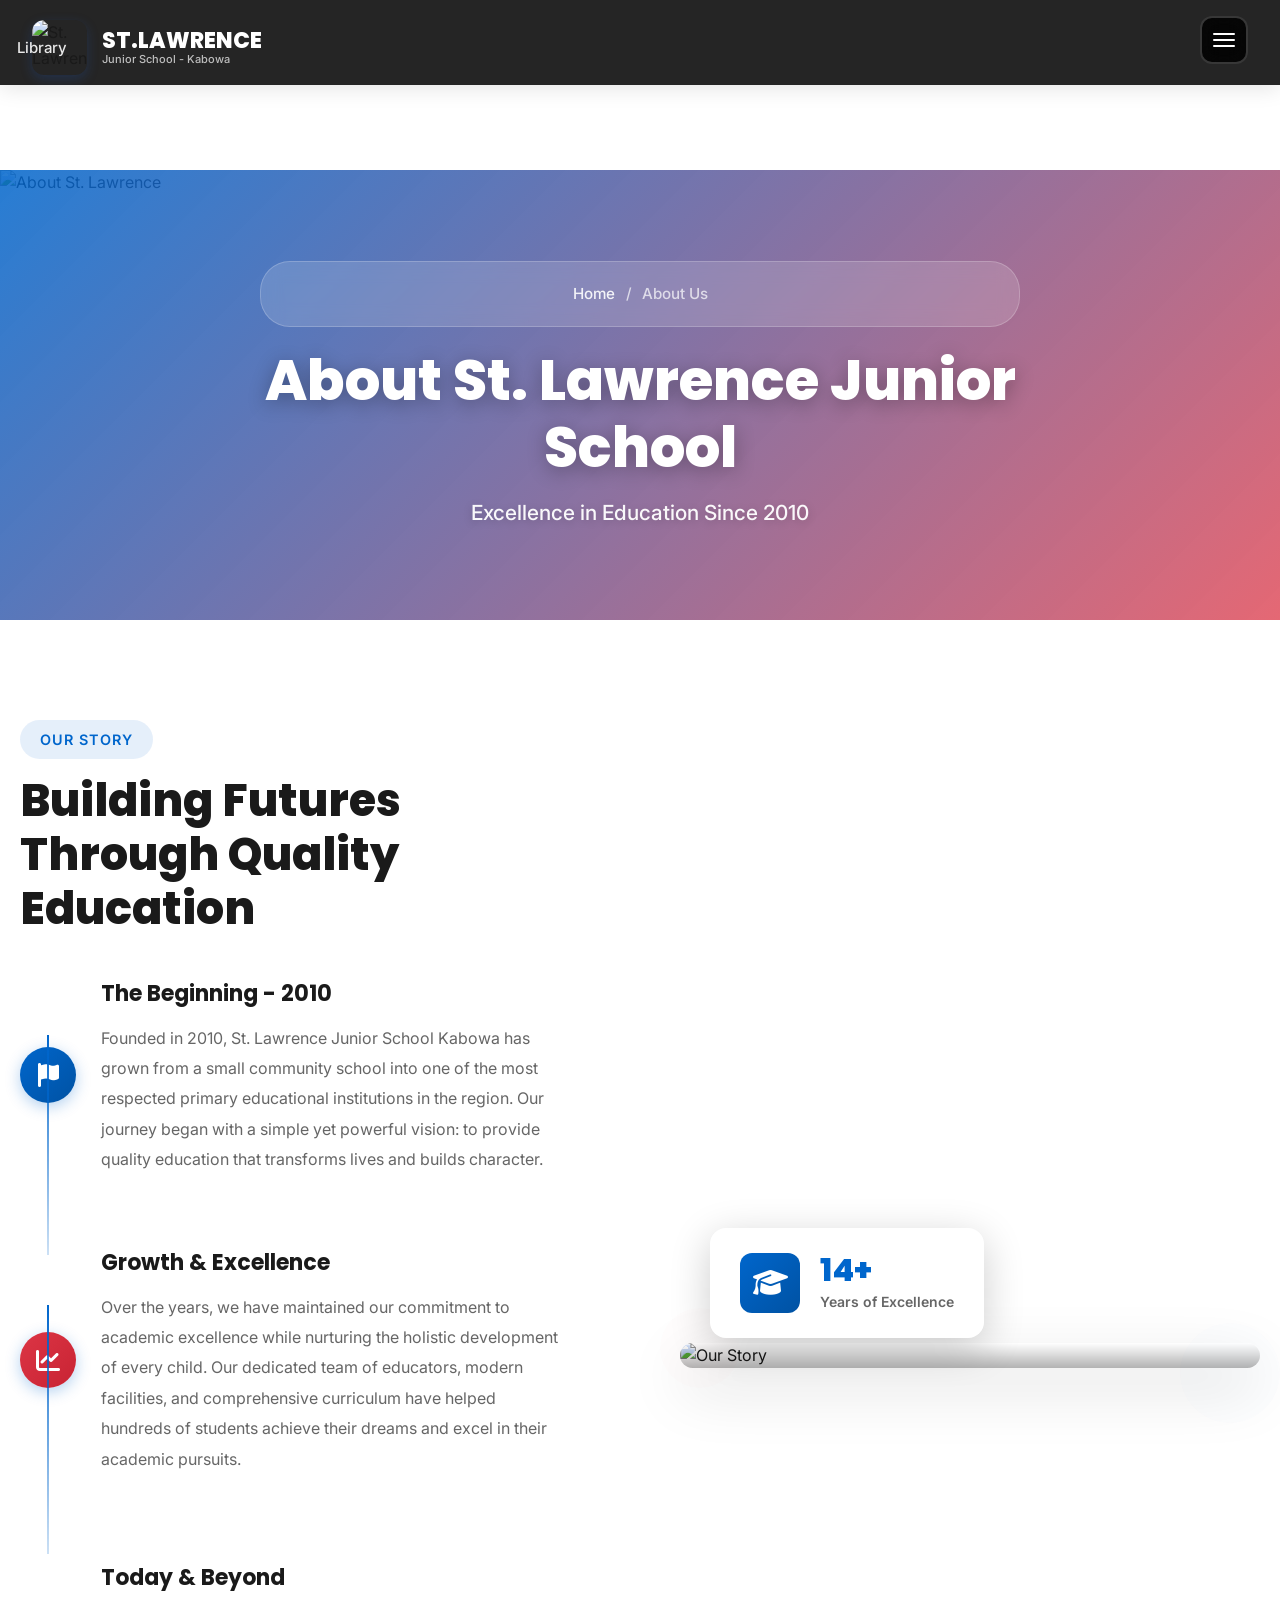
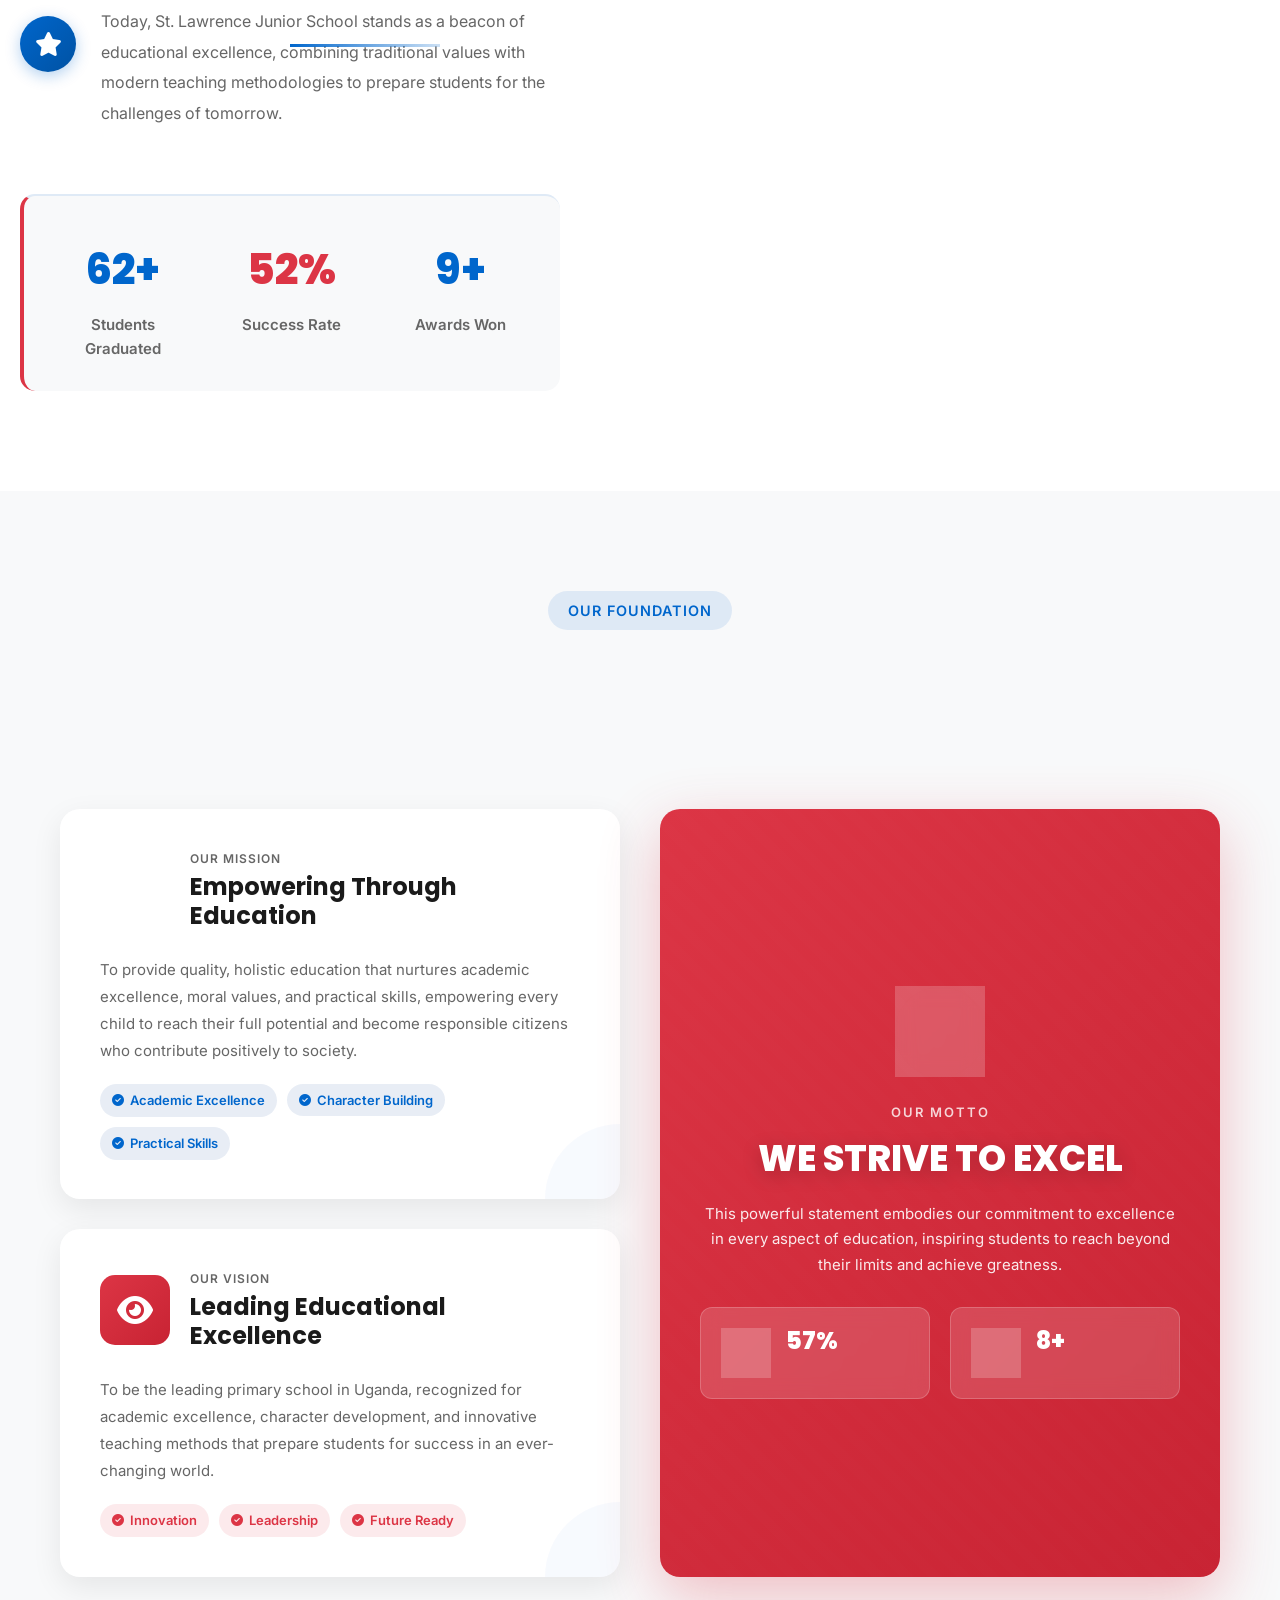
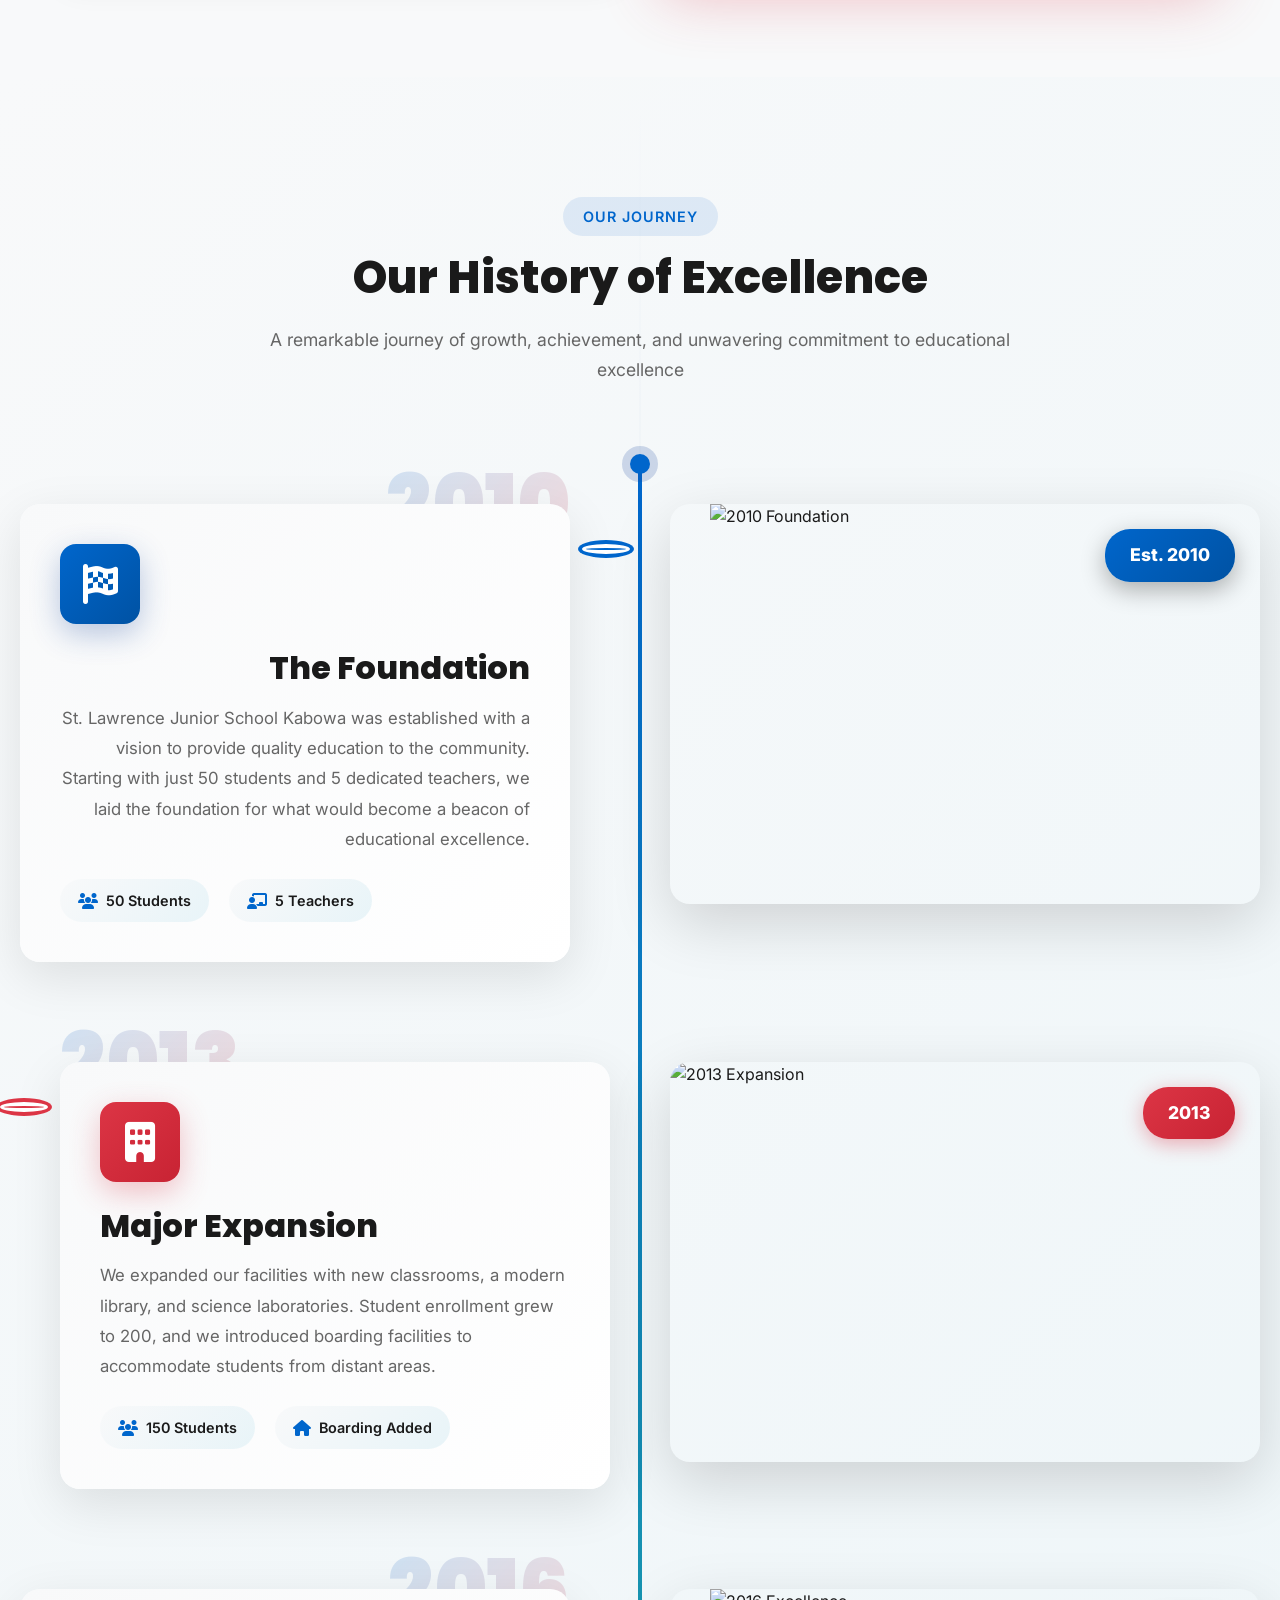
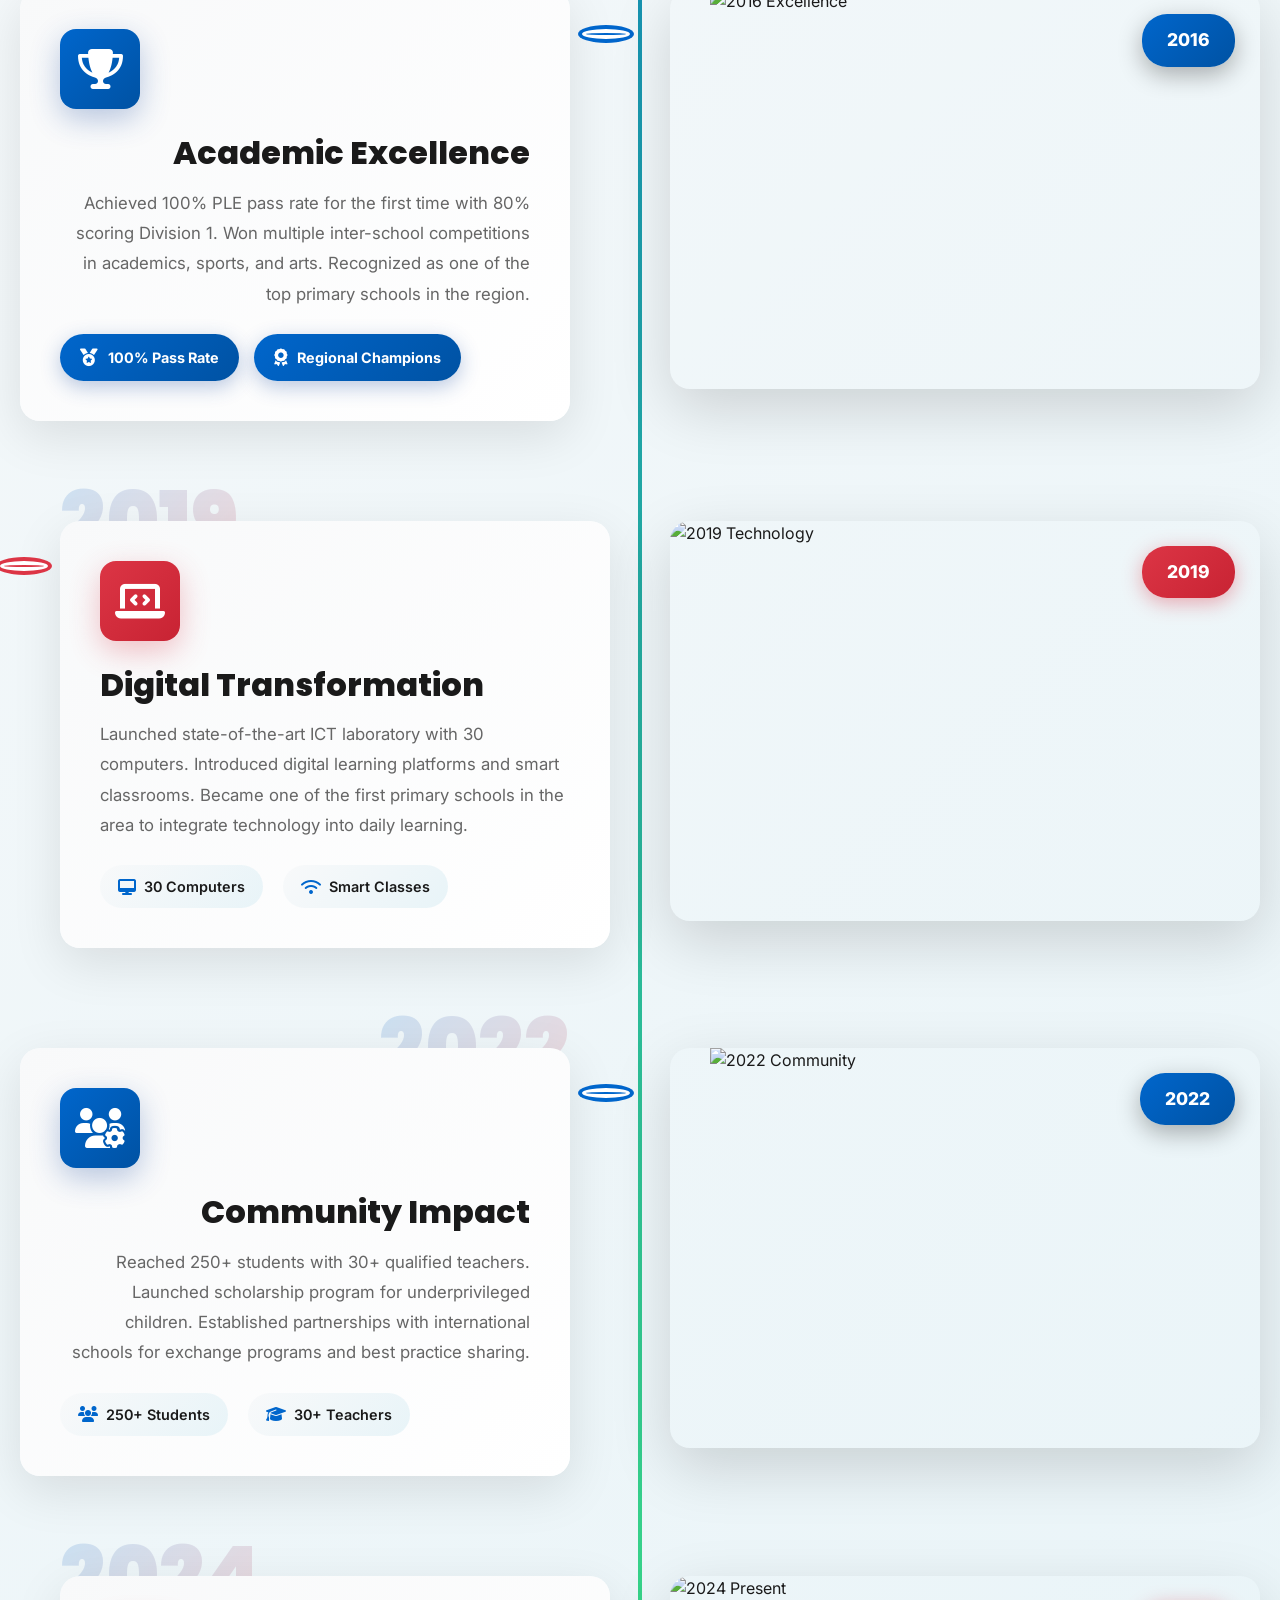
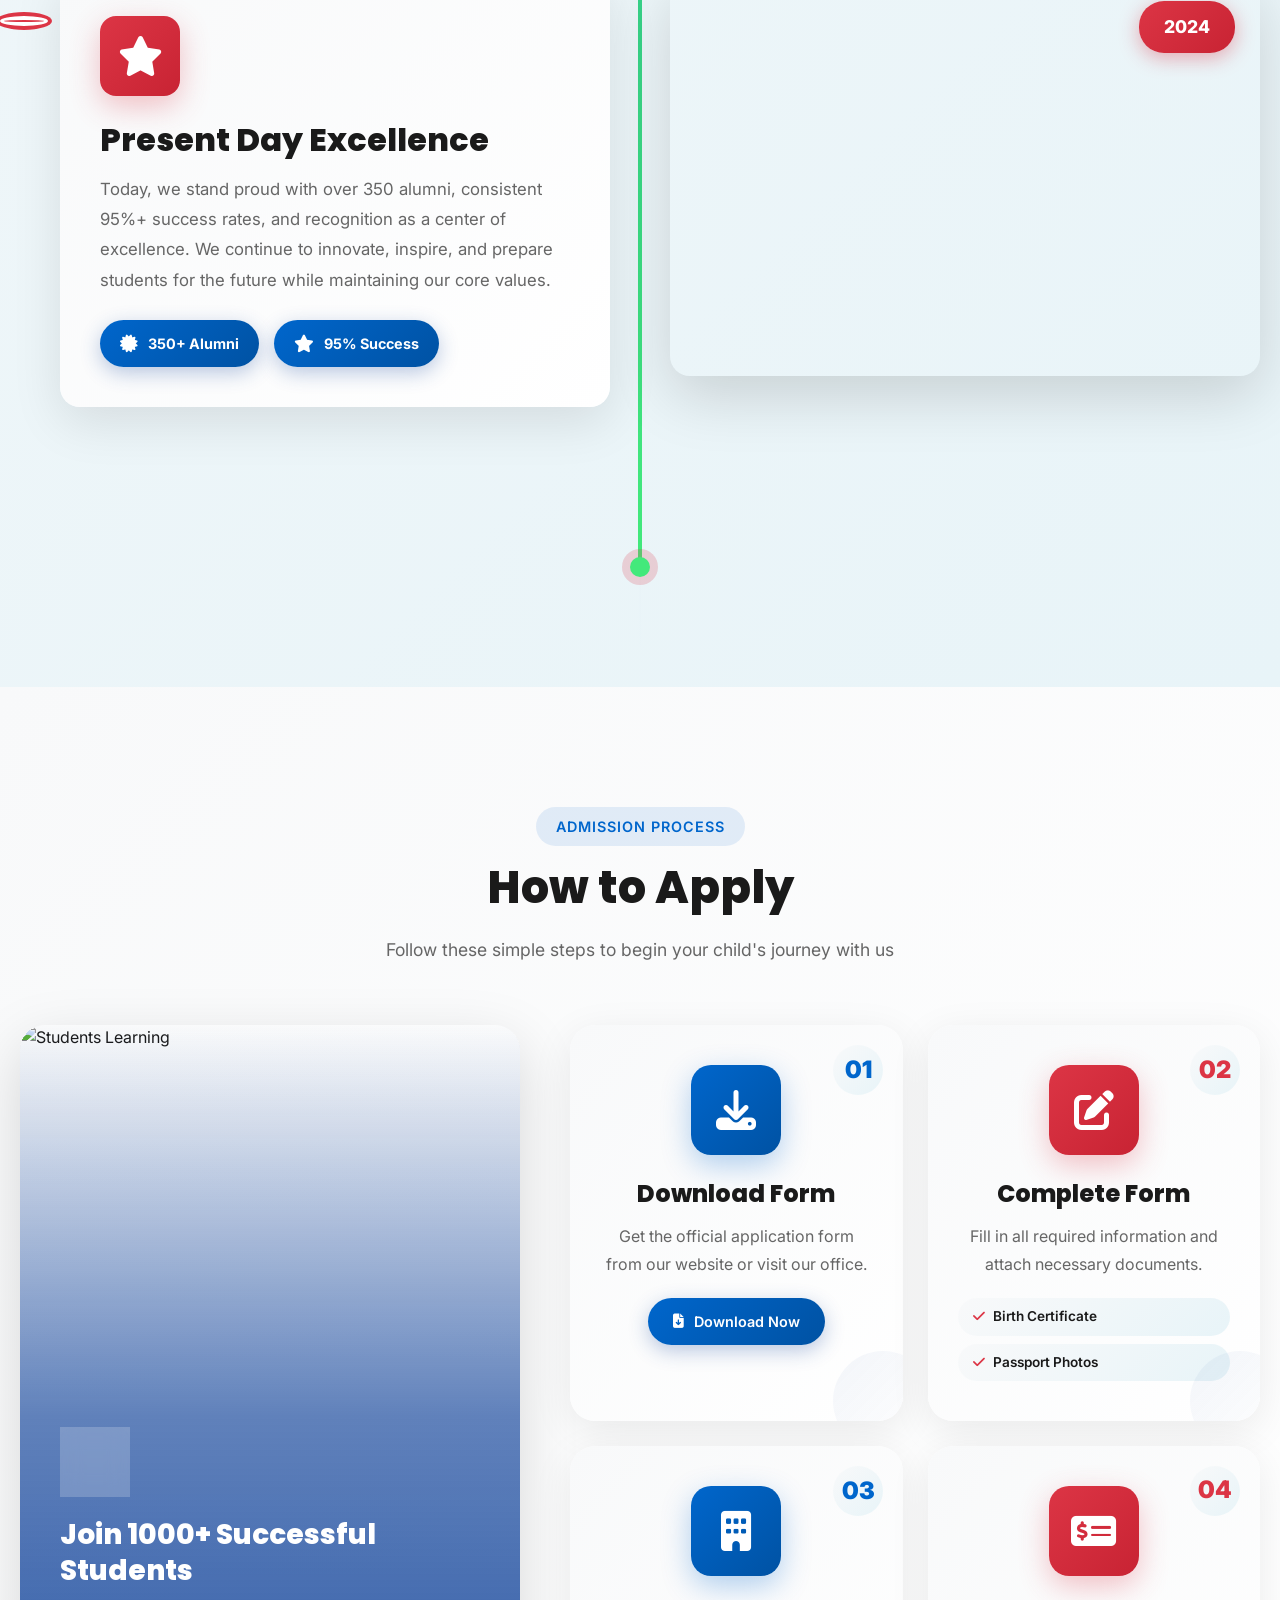
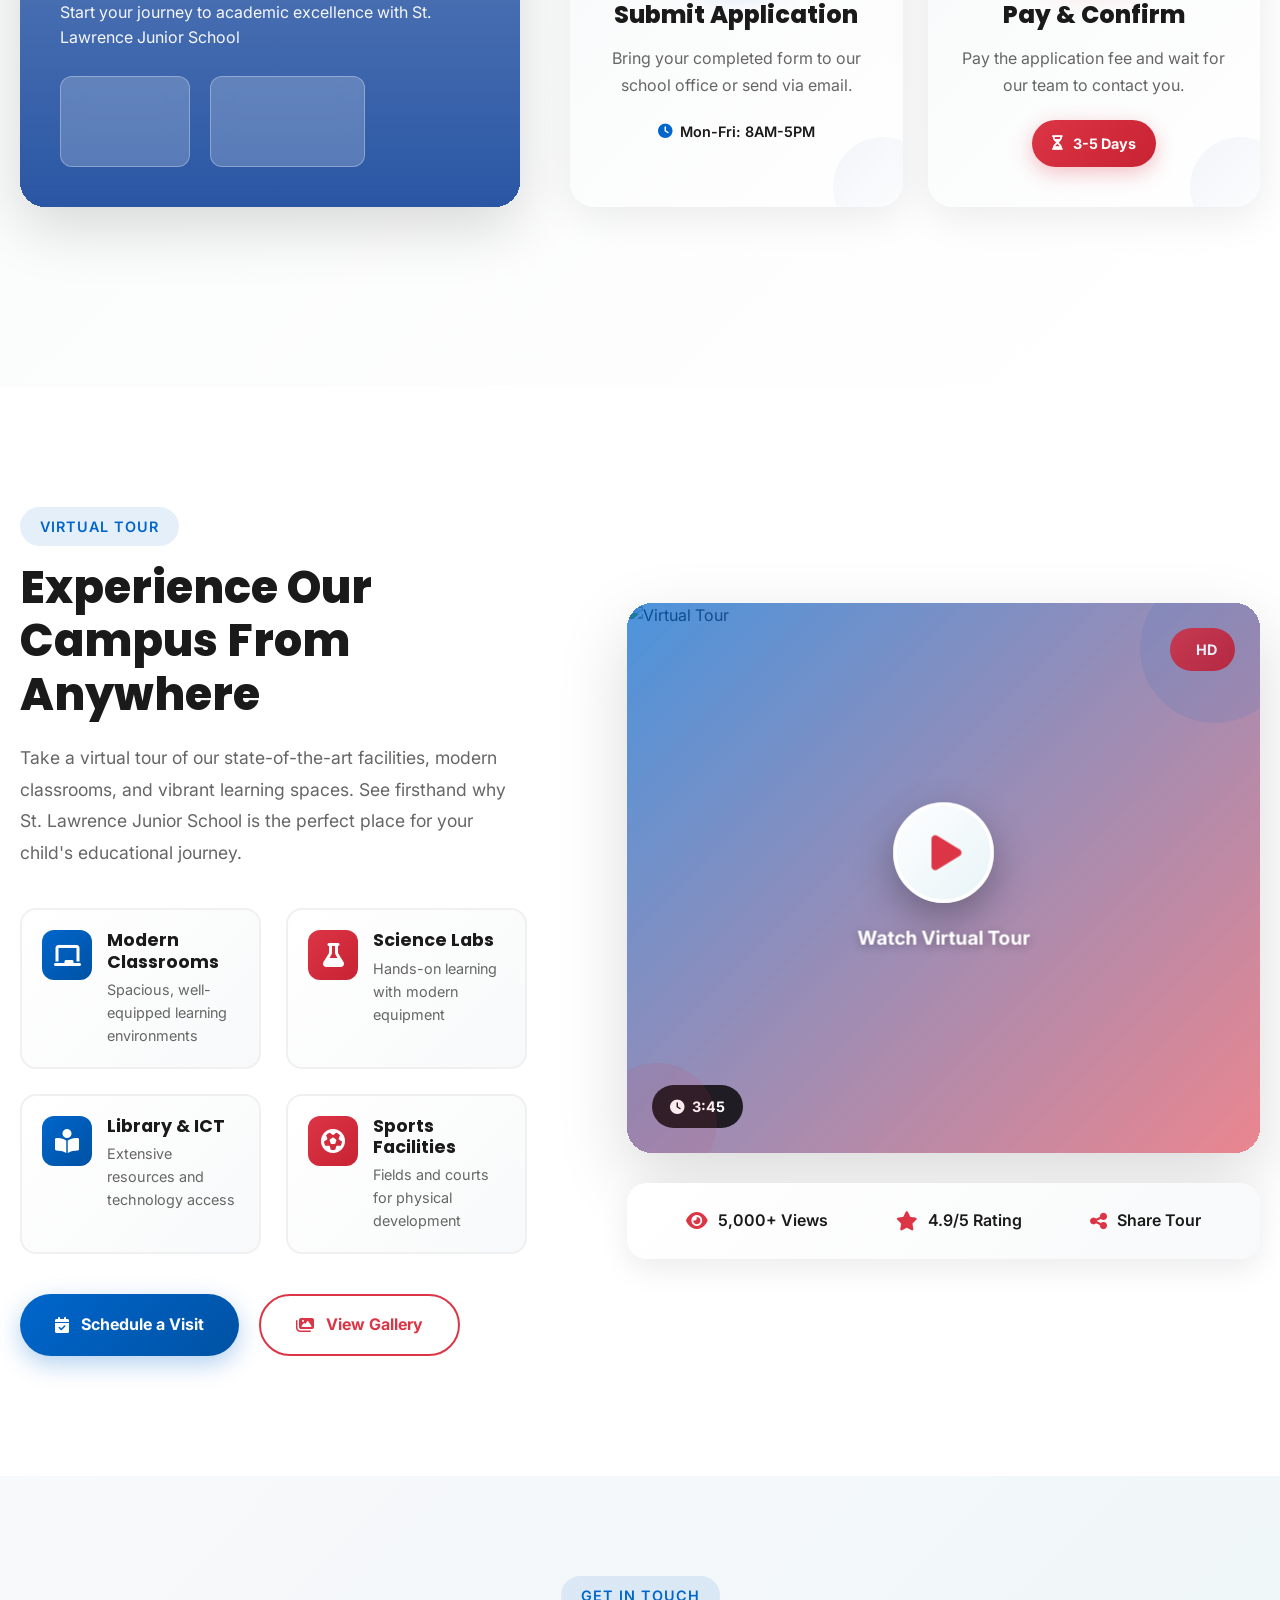
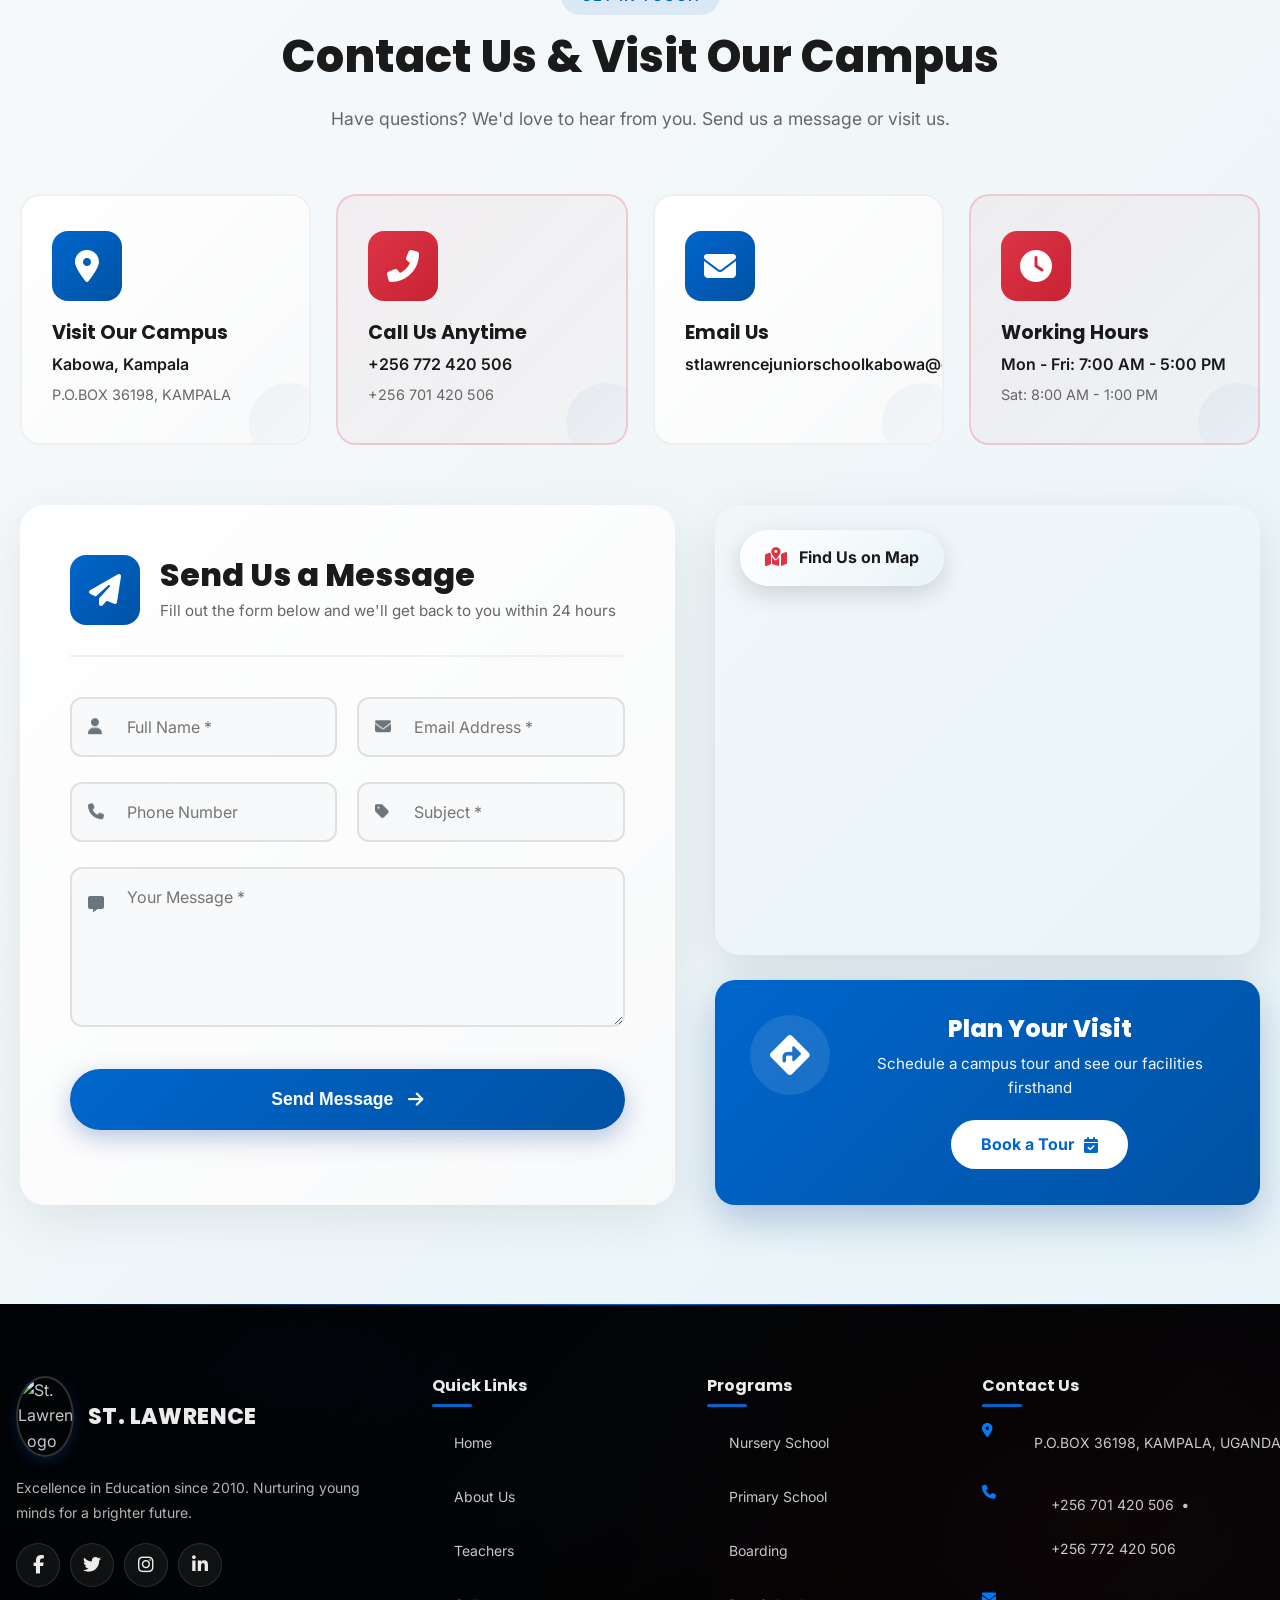
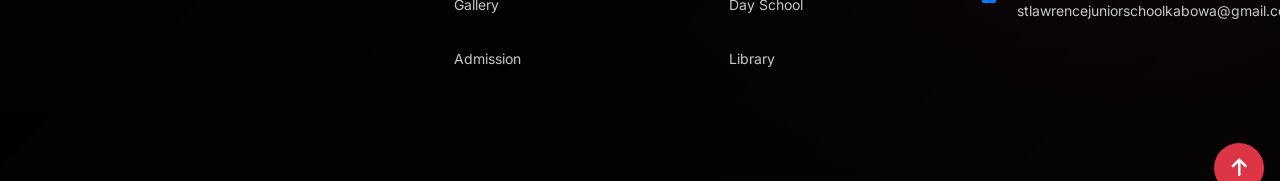
==== commit d7a21a6d: "Fix Library Page 404 Error - Correct Links  CRITICAL 404 FIX: - Library page was returning 404 error" ====
--- a/frontend/About-redesign.html
+++ b/frontend/About-redesign.html
@@ -157,7 +157,7 @@
                         </ul>
                     </li>
                     <li class="desktop-only"><a href="Contact-redesign.html" class="nav-link">Contact</a></li>
-                    <li class="desktop-only"><a href="Library.html" class="nav-link">Library</a></li>
+                    <li class="desktop-only"><a href="Library-redesign.html" class="nav-link">Library</a></li>
                     
                     <!-- Mobile Menu Items -->
                     <li class="mobile-only"><a href="index-redesign.html" class="nav-link-mobile">Home</a></li>
@@ -180,7 +180,7 @@
                     </li>
                     
                     <li class="mobile-only"><a href="Contact-redesign.html" class="nav-link-mobile">Contact</a></li>
-                    <li class="mobile-only"><a href="Library.html" class="nav-link-mobile">Library</a></li>
+                    <li class="mobile-only"><a href="Library-redesign.html" class="nav-link-mobile">Library</a></li>
                 </ul>
                 
                 <!-- Admin Button -->
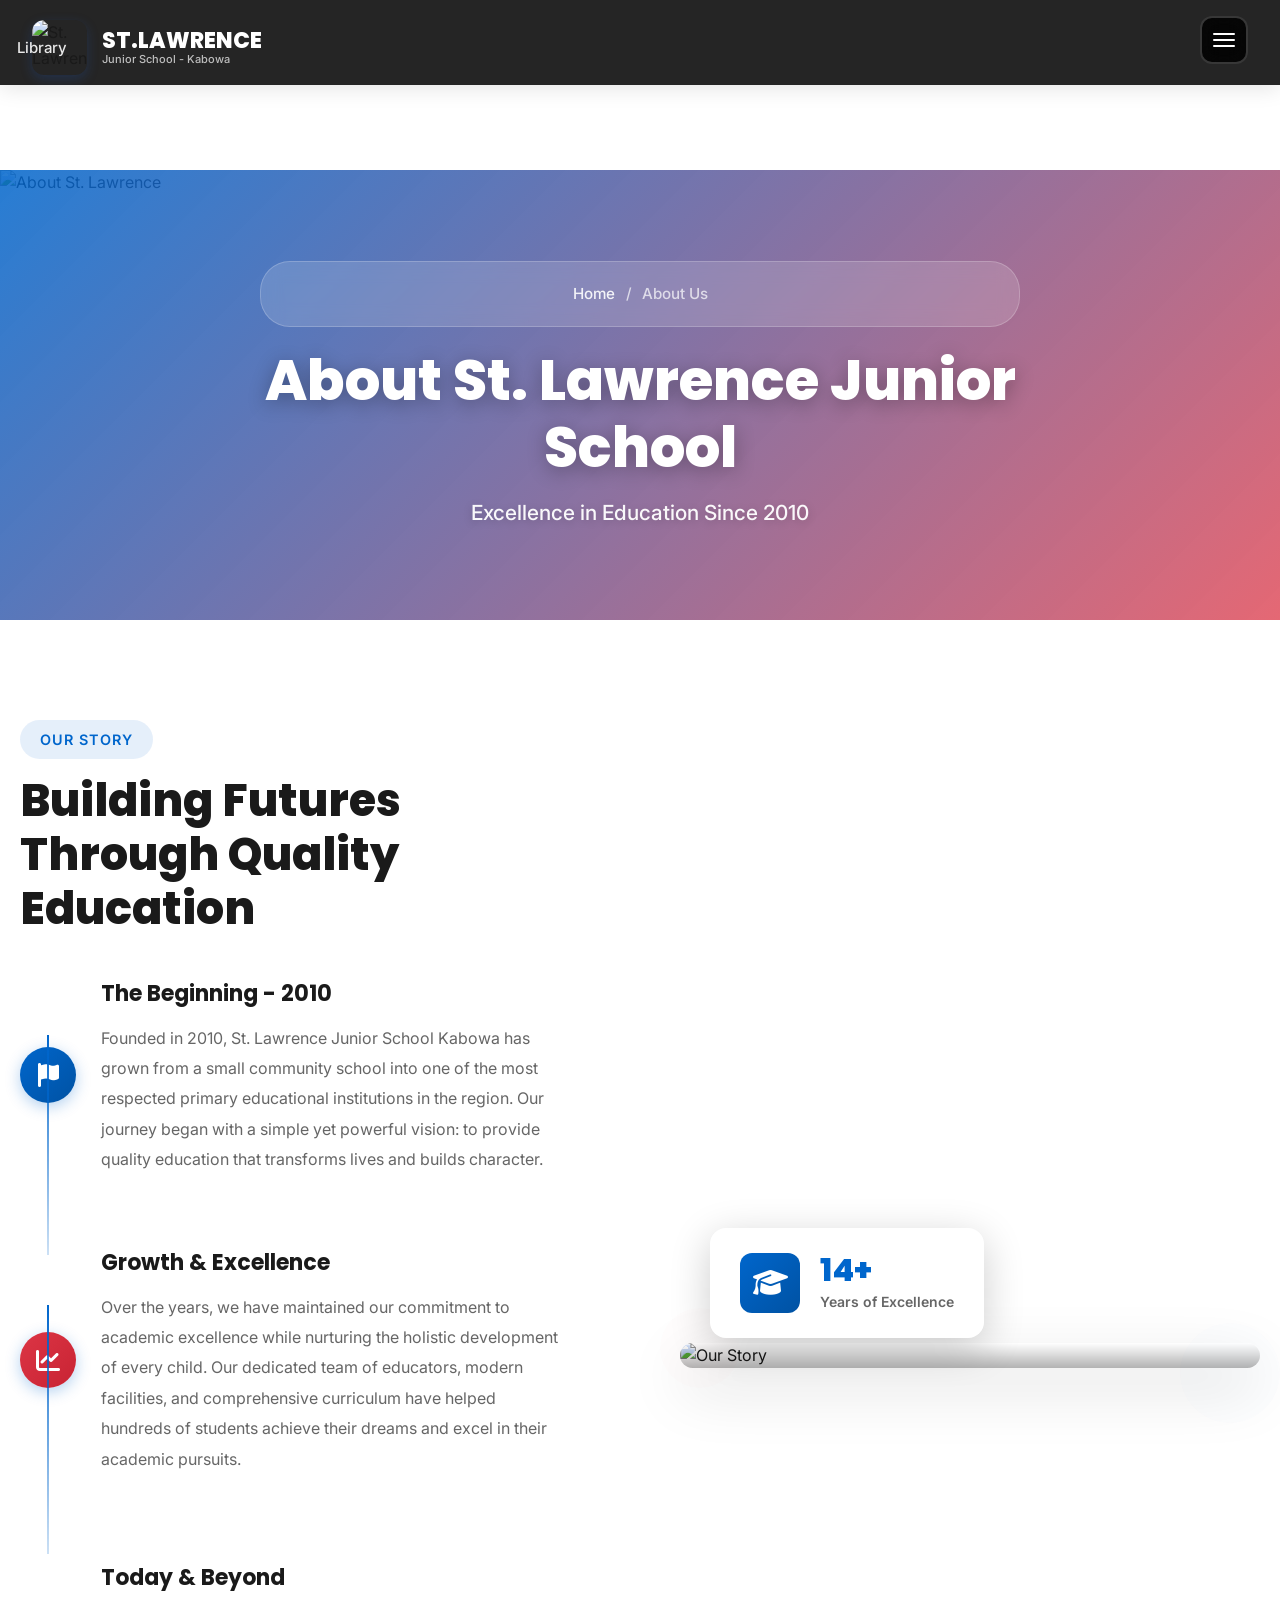
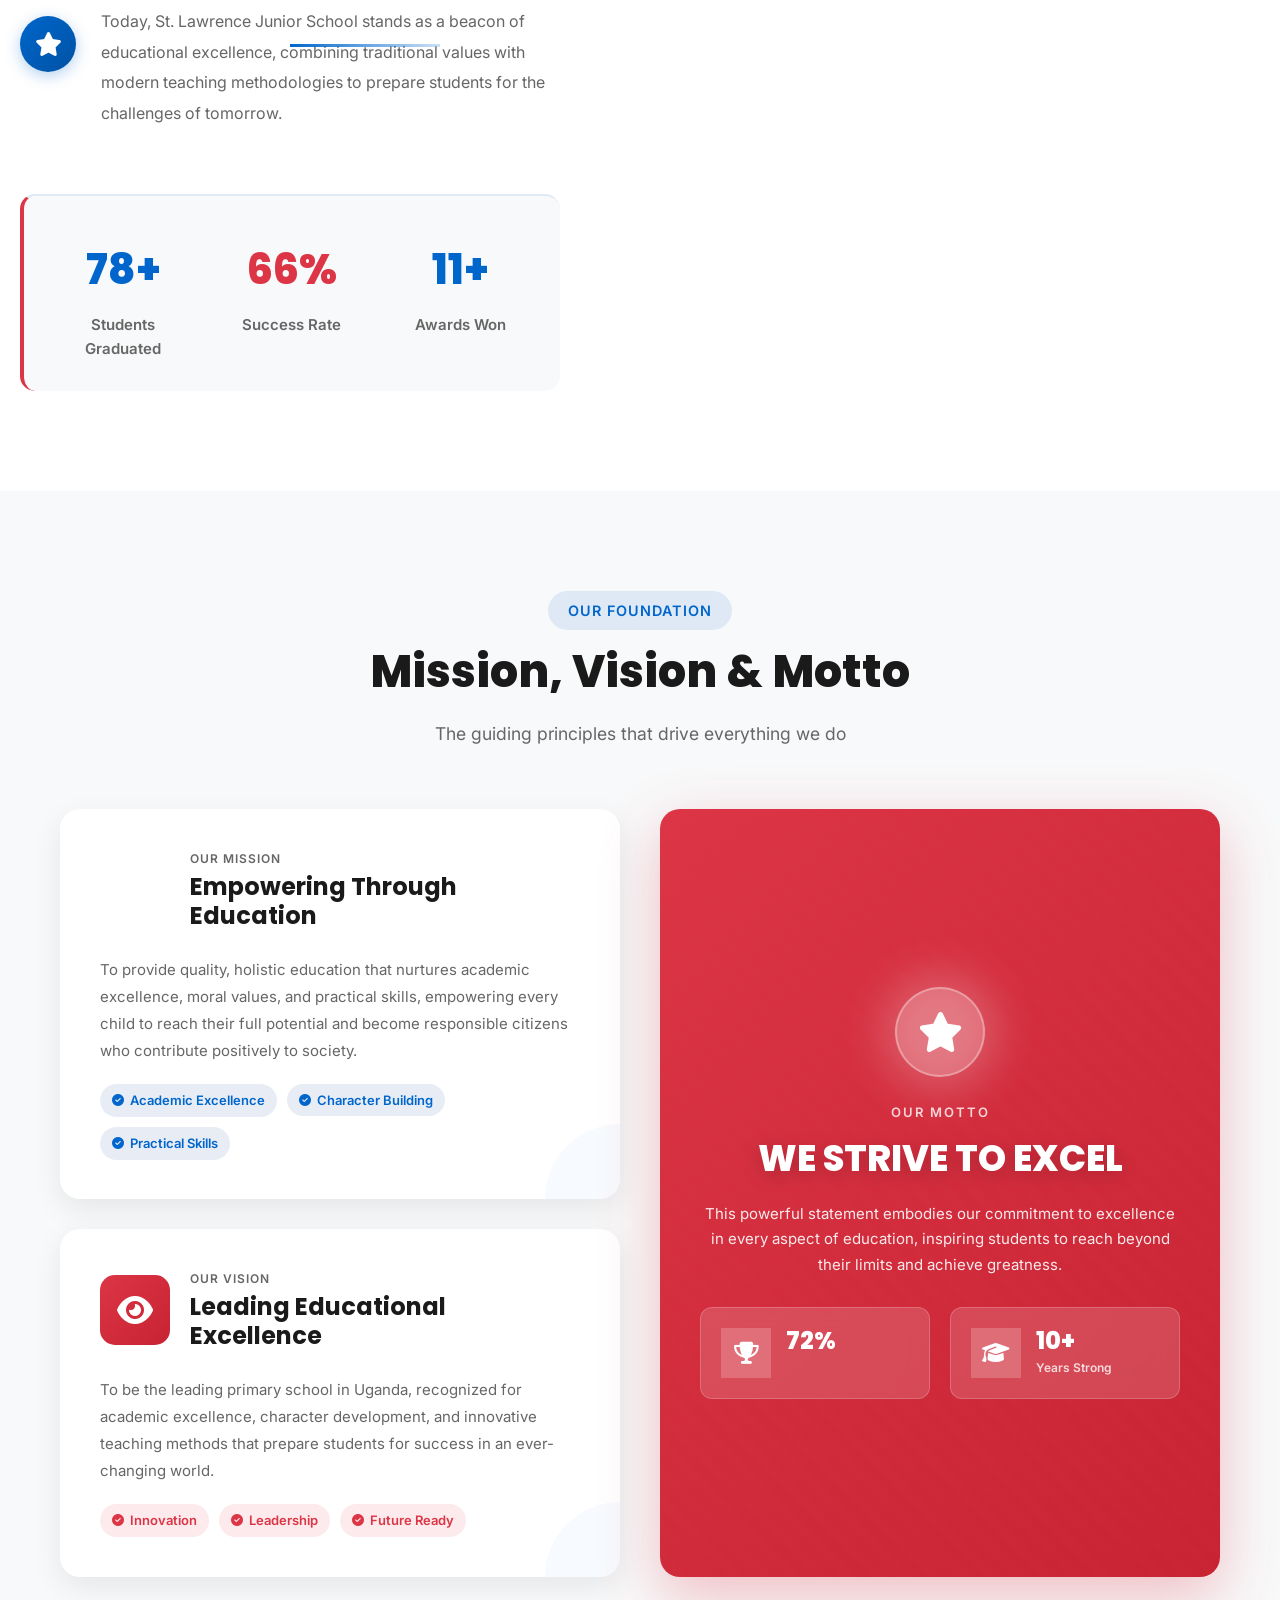
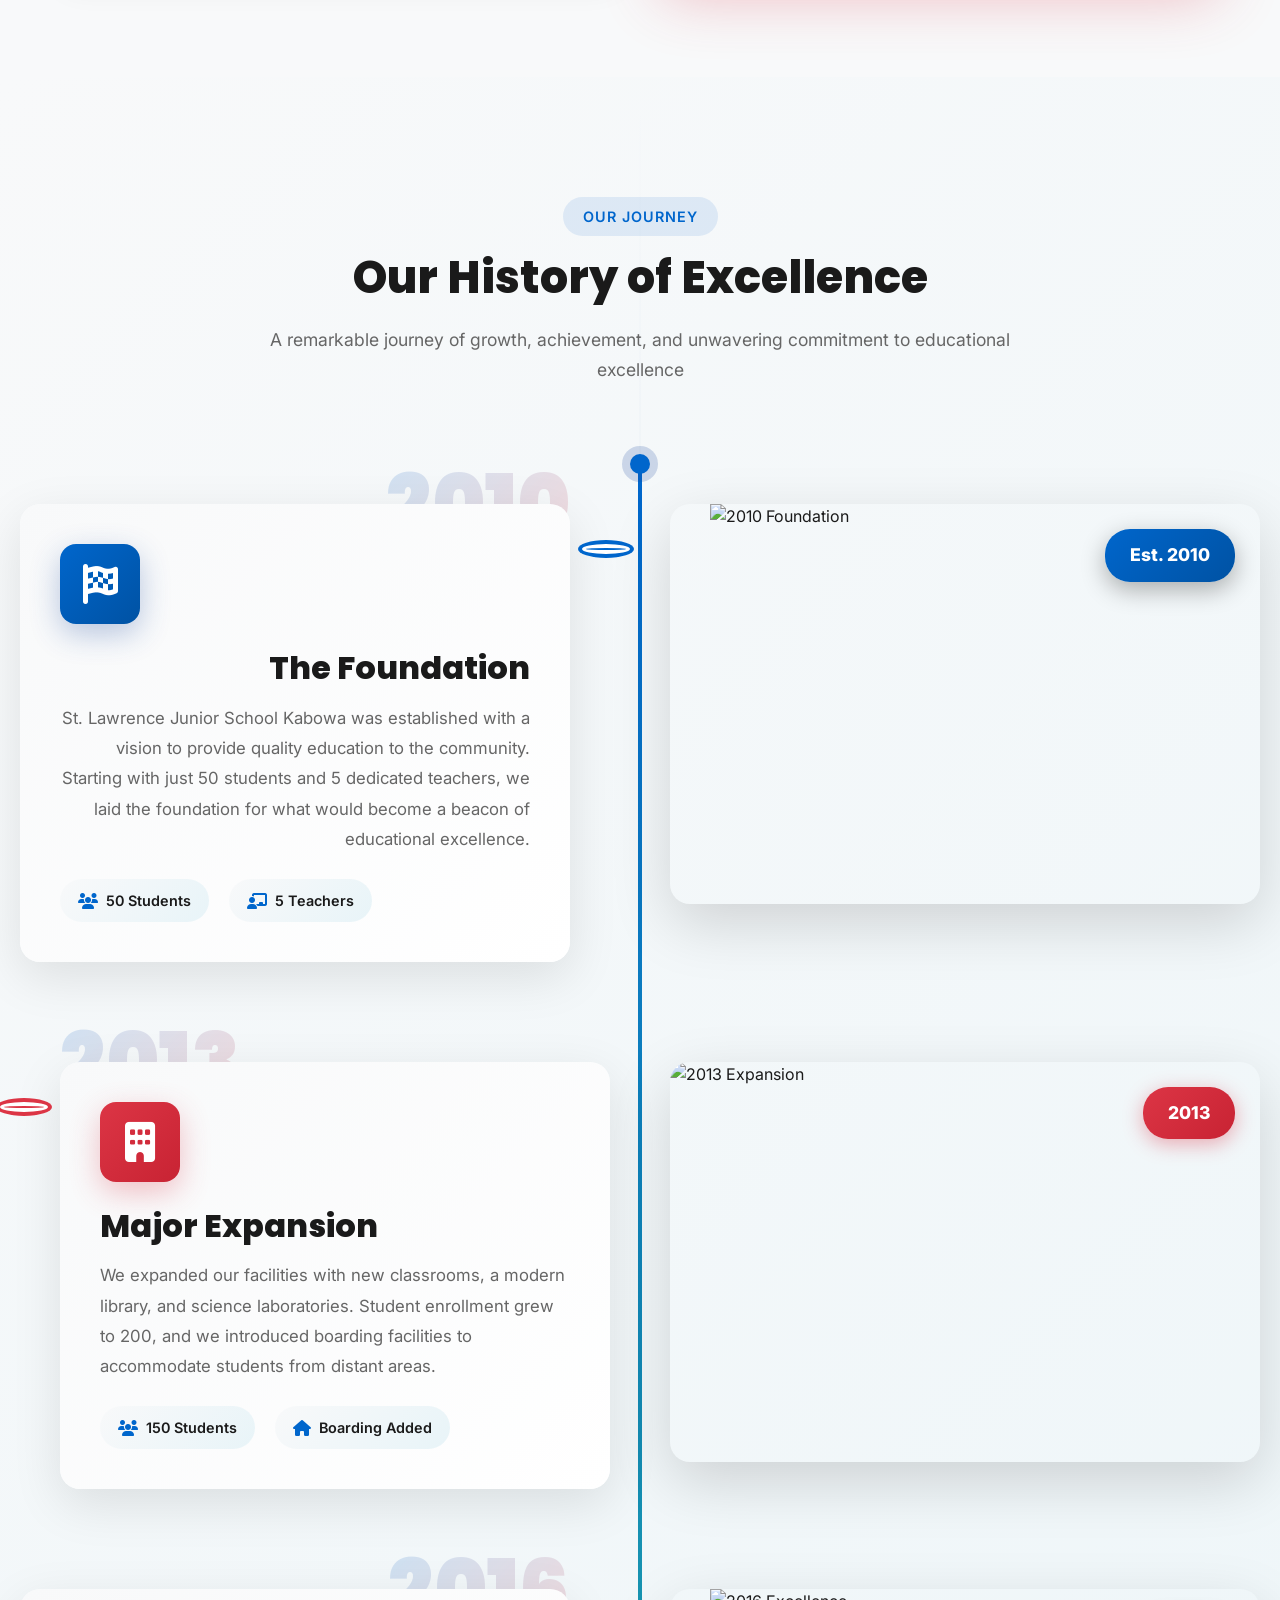
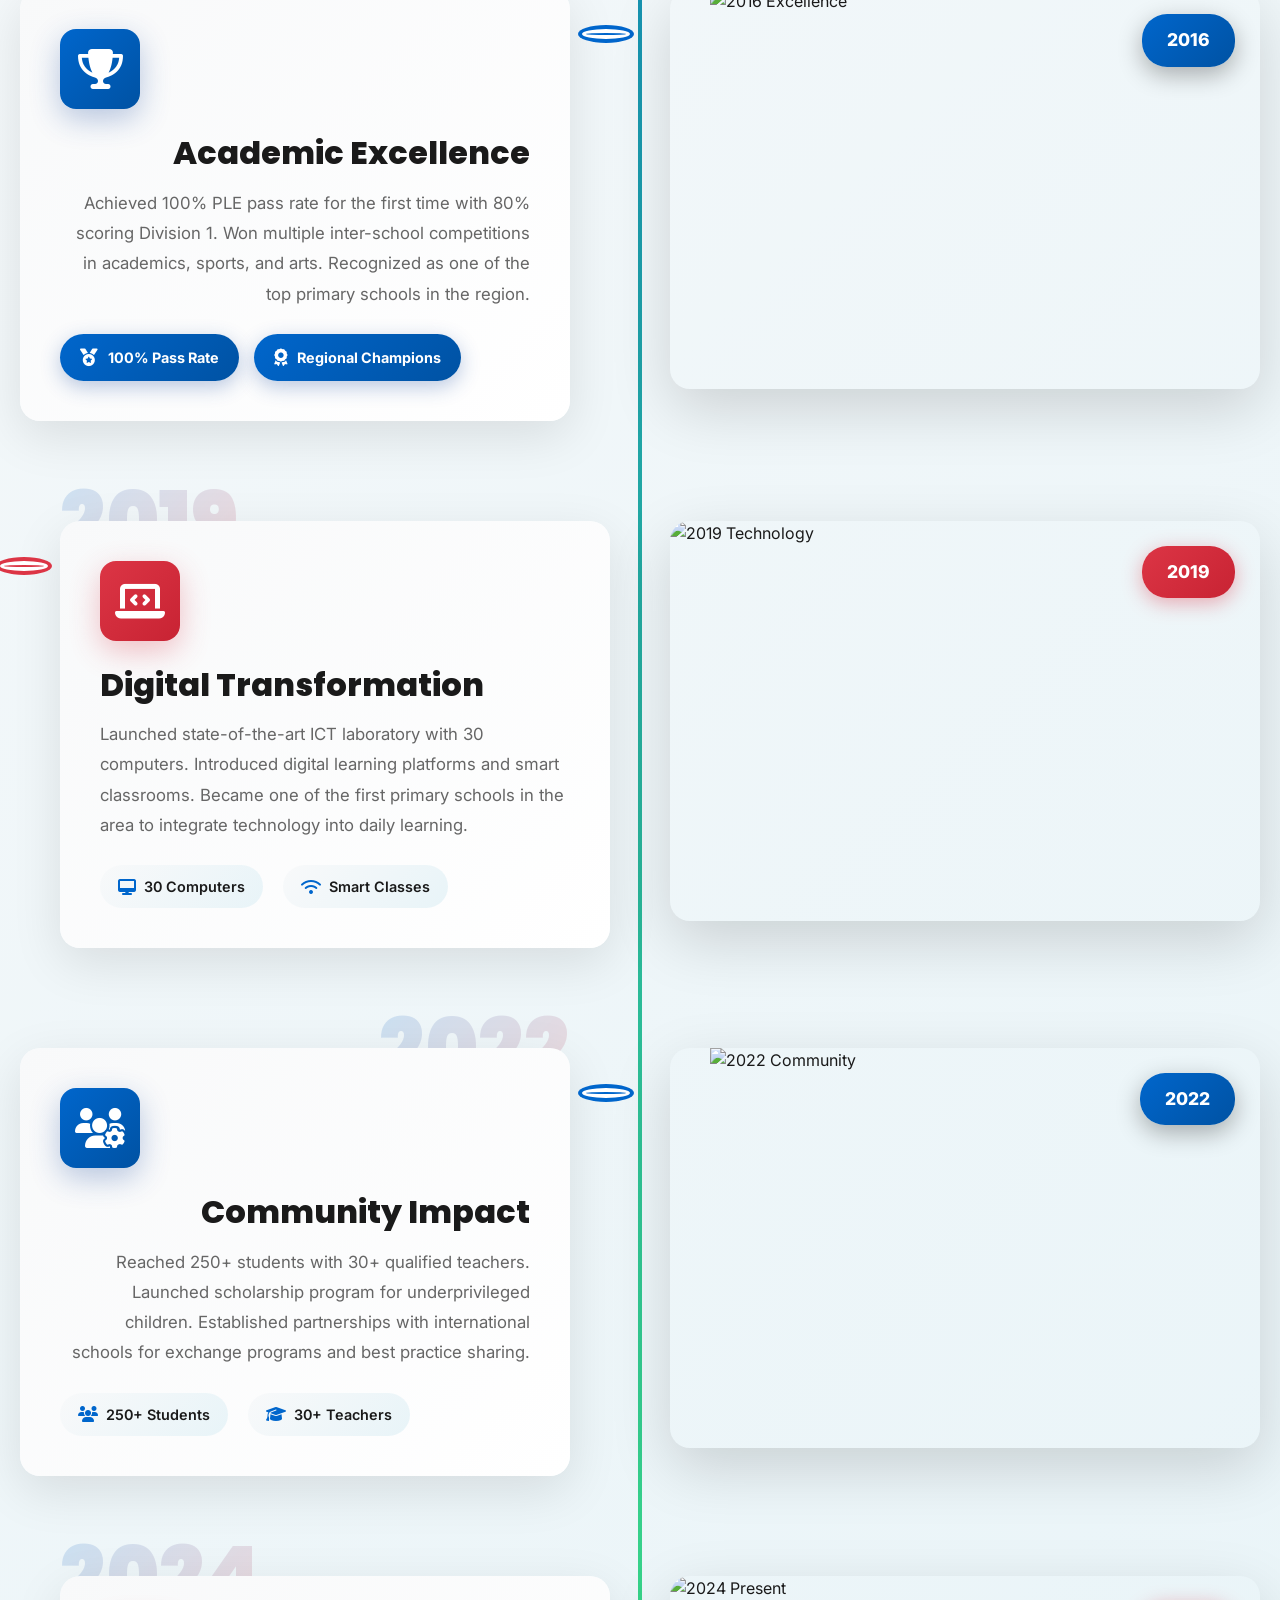
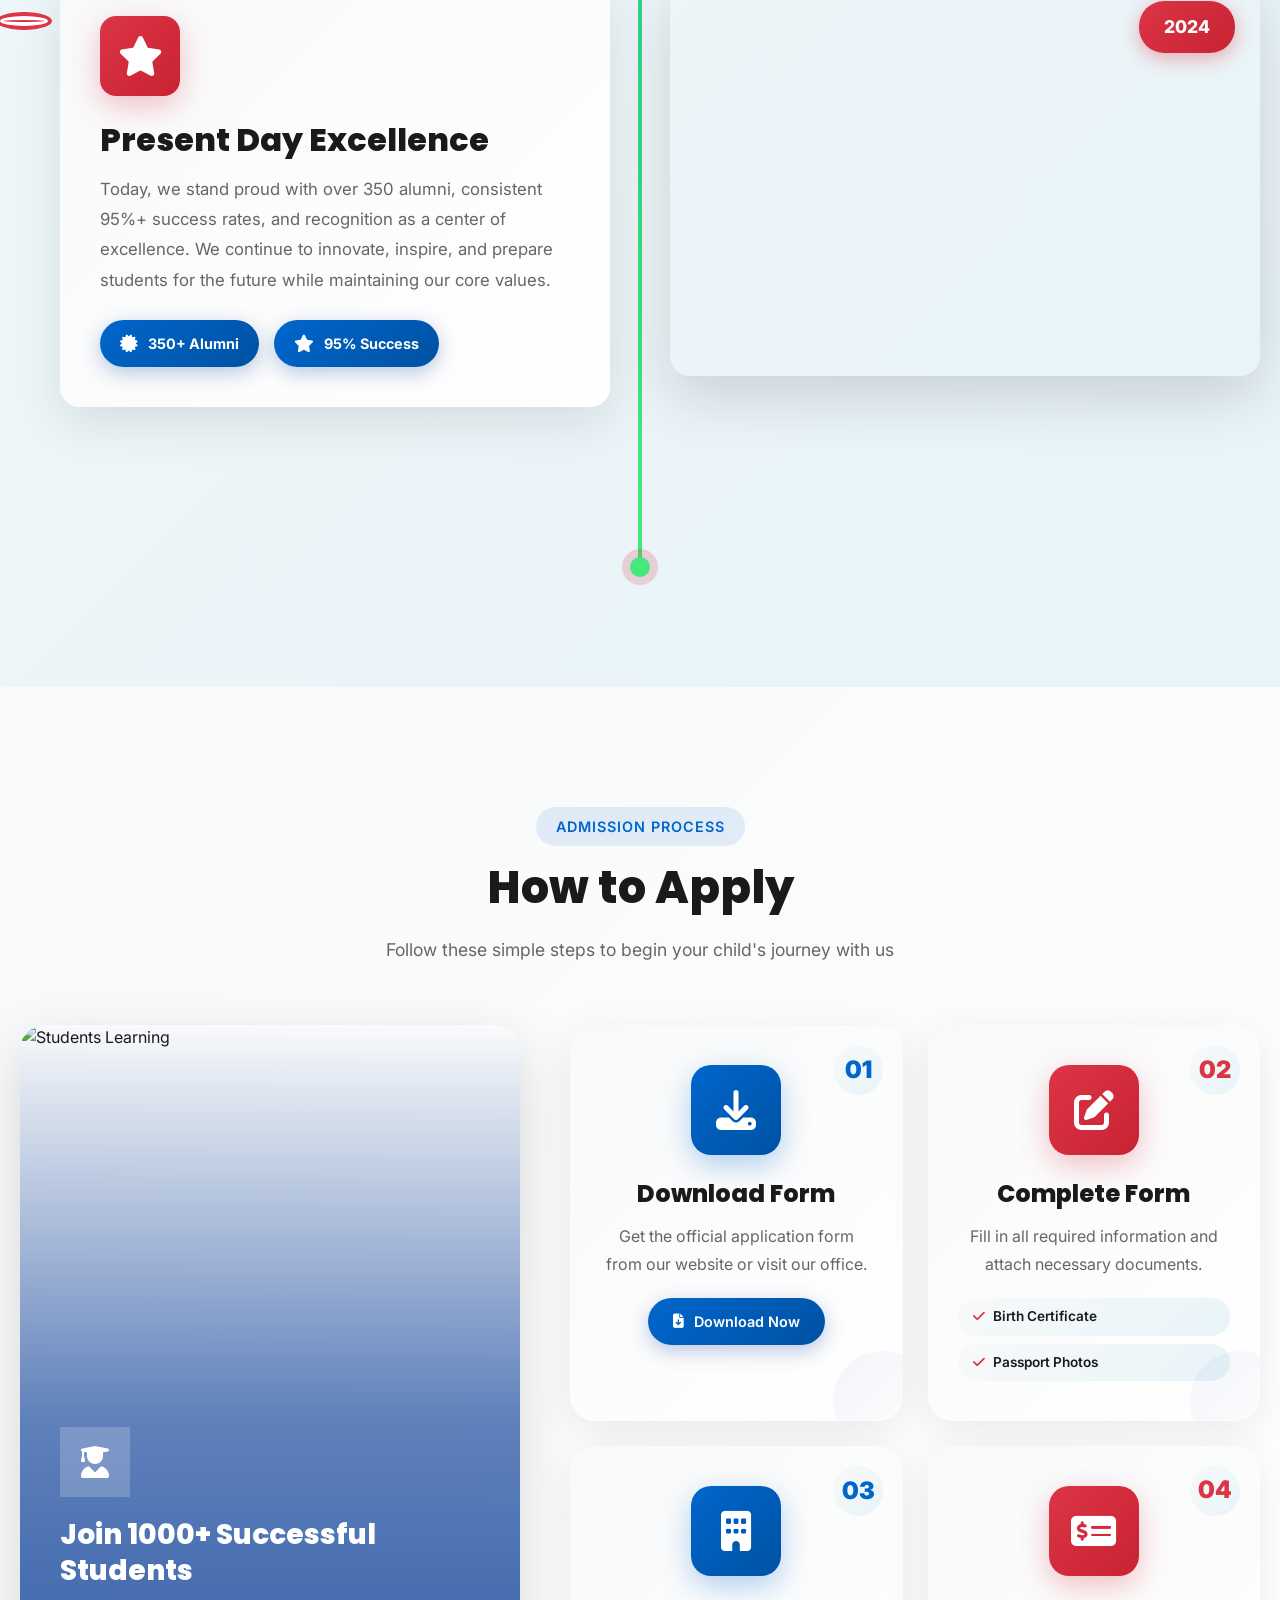
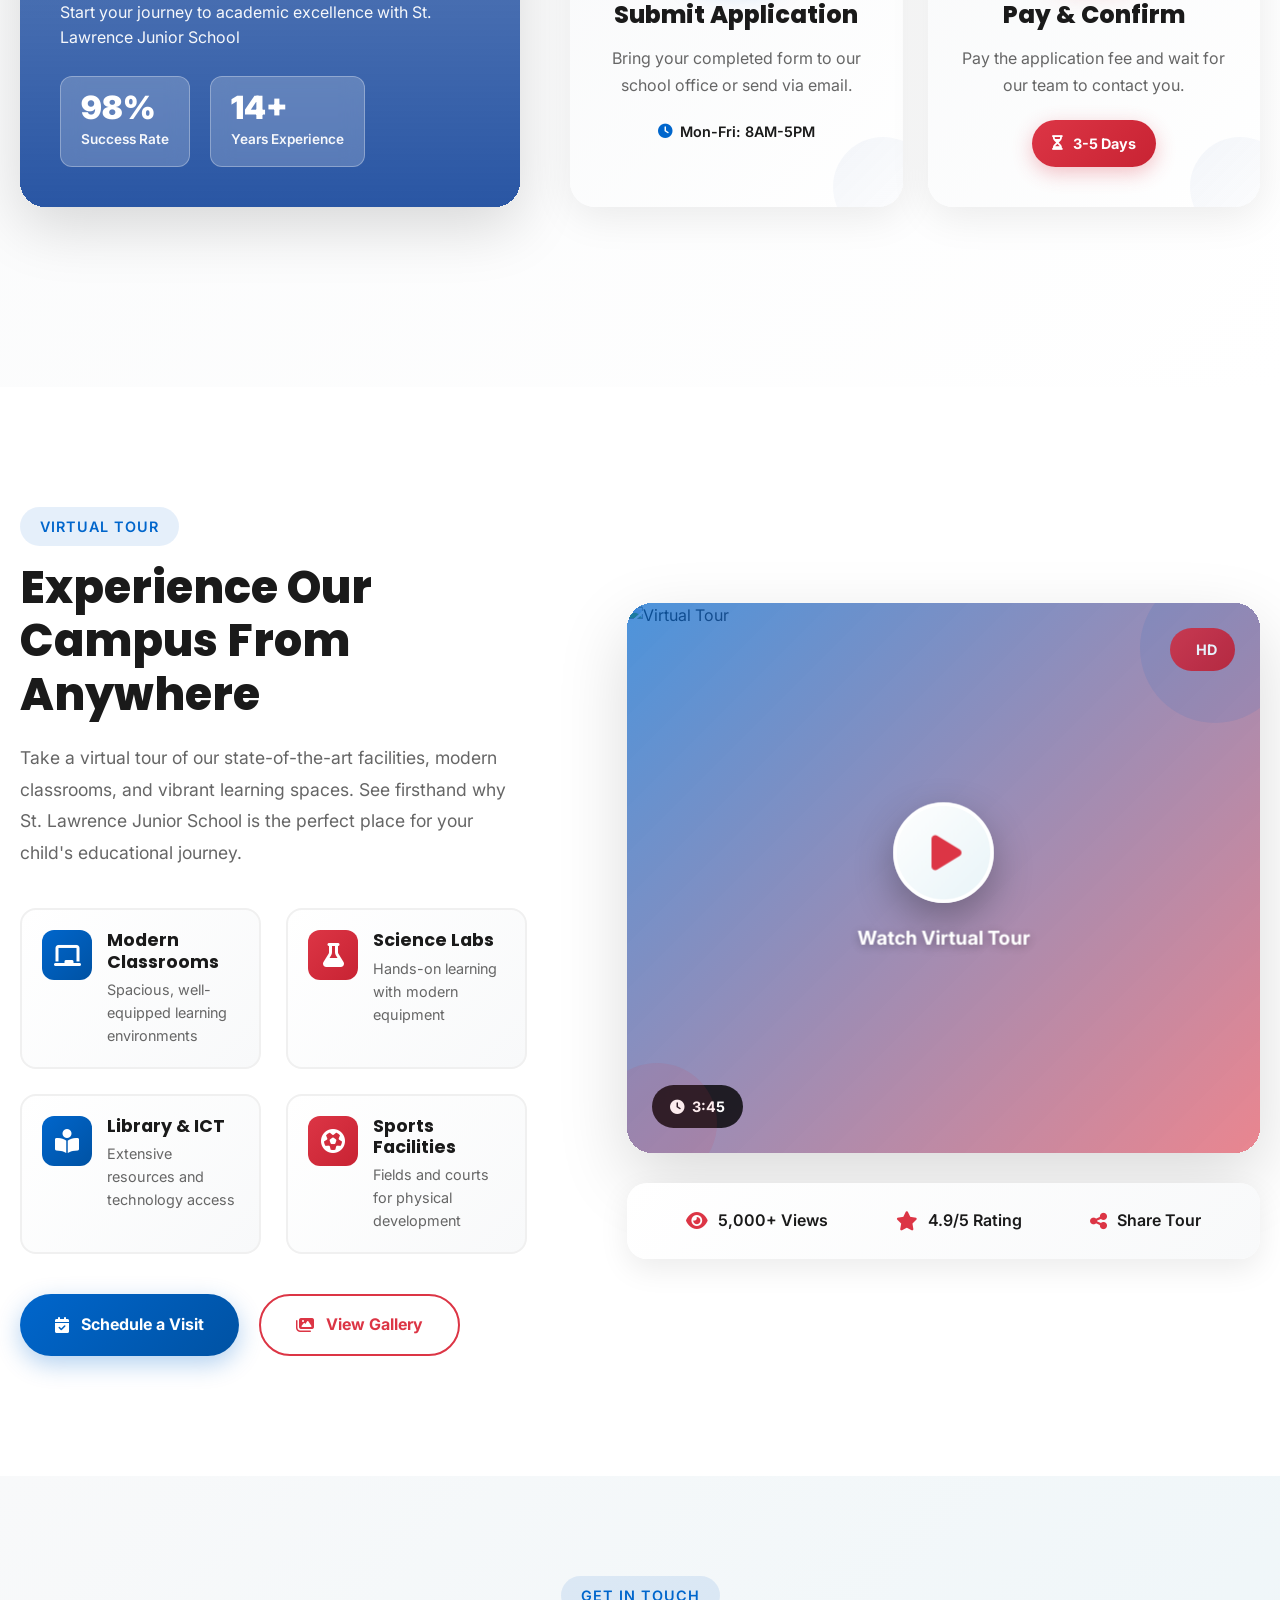
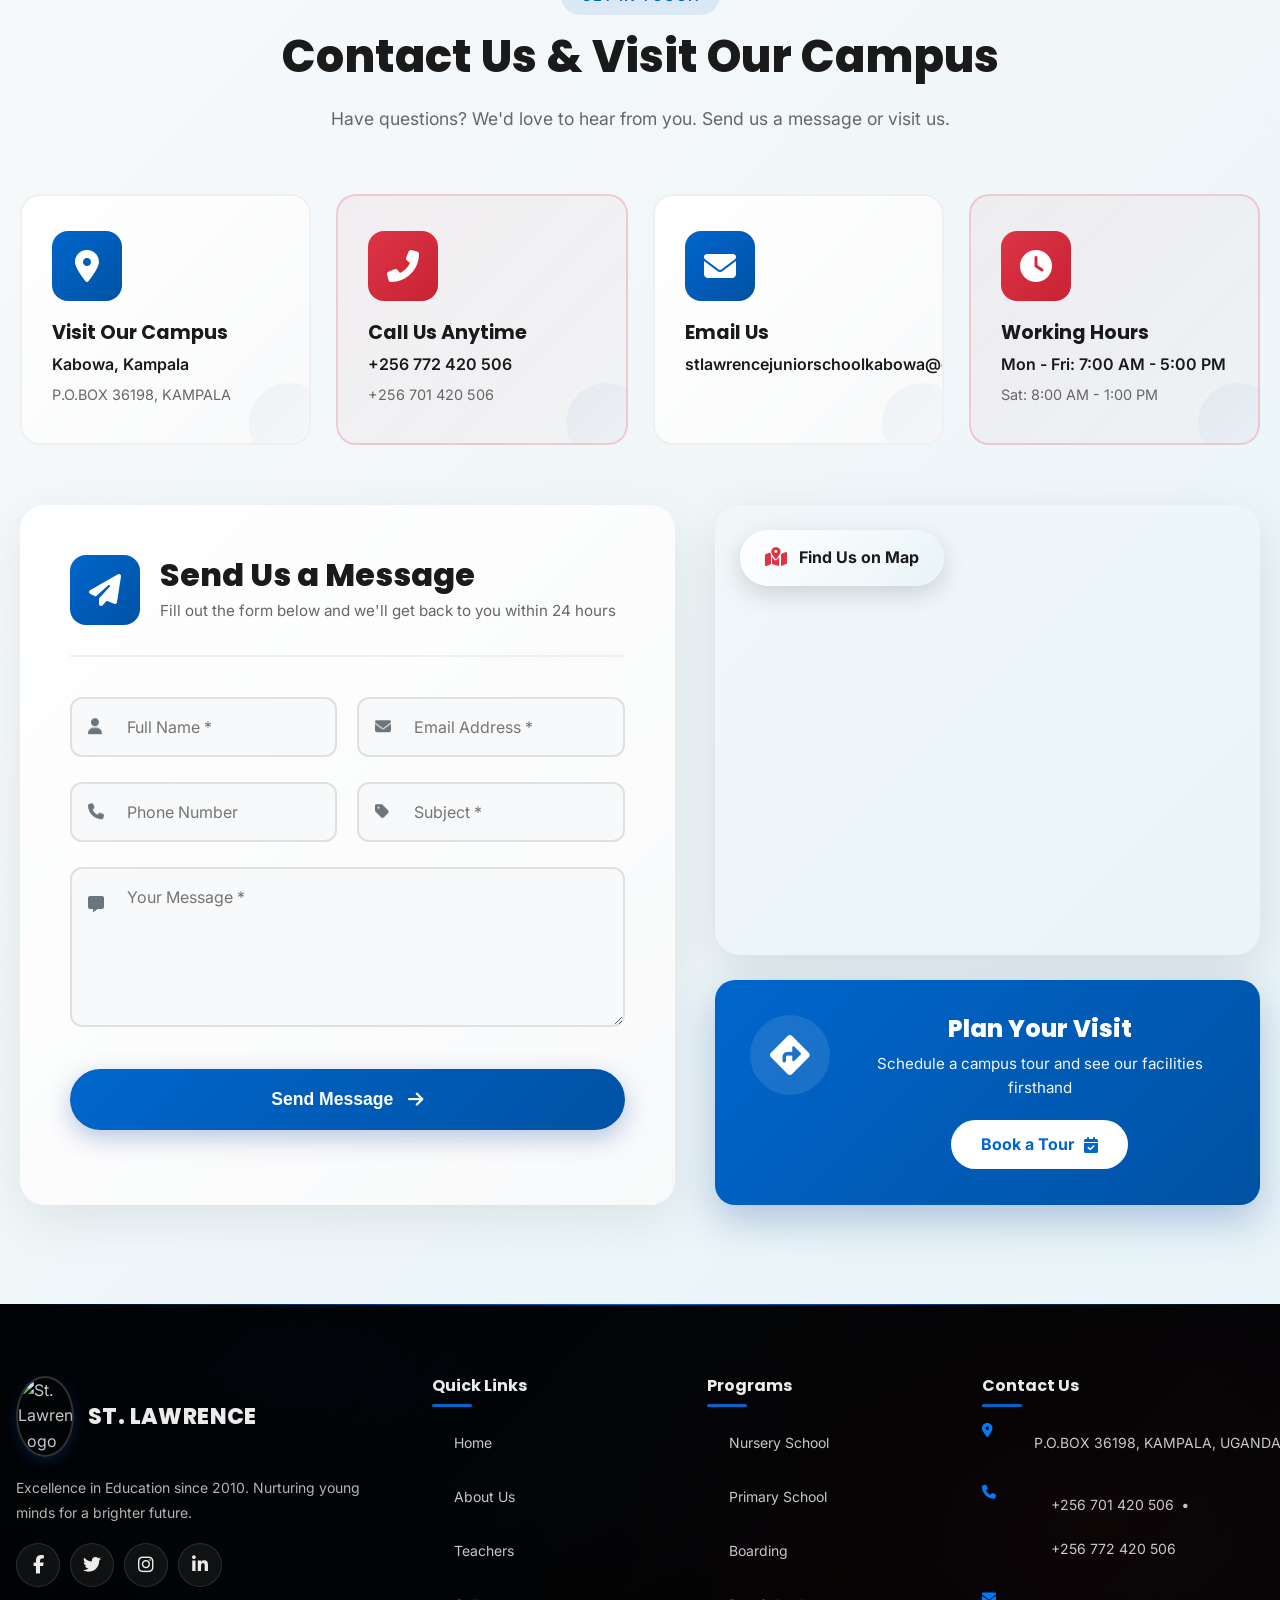
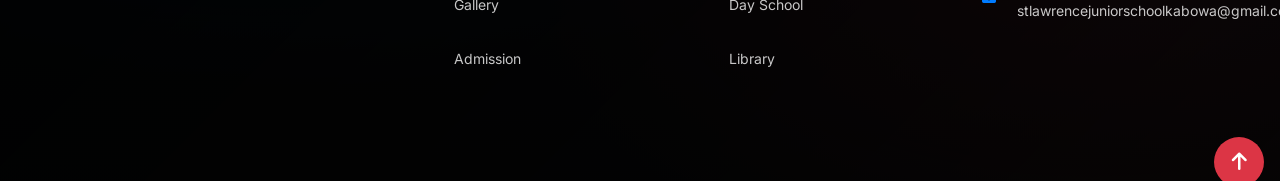
==== commit 5861a2c0: "Fix: Add dropdown navigation functionality to all pages - Added js/dropdown-fix.js to all pages with" ====
--- a/frontend/About-redesign.html
+++ b/frontend/About-redesign.html
@@ -1143,6 +1143,9 @@
     <!-- Floating Elements Fix (Chatbot & Back-to-Top) -->
     <script src="../js/floating-elements-fix.js"></script>
     
+    <!-- Dropdown Navigation Fix -->
+    <script src="../js/dropdown-fix.js"></script>
+    
     <!-- API Integration -->
     <script src="../js/api-config.js"></script>
     <script src="../js/custom-alerts.js"></script>
